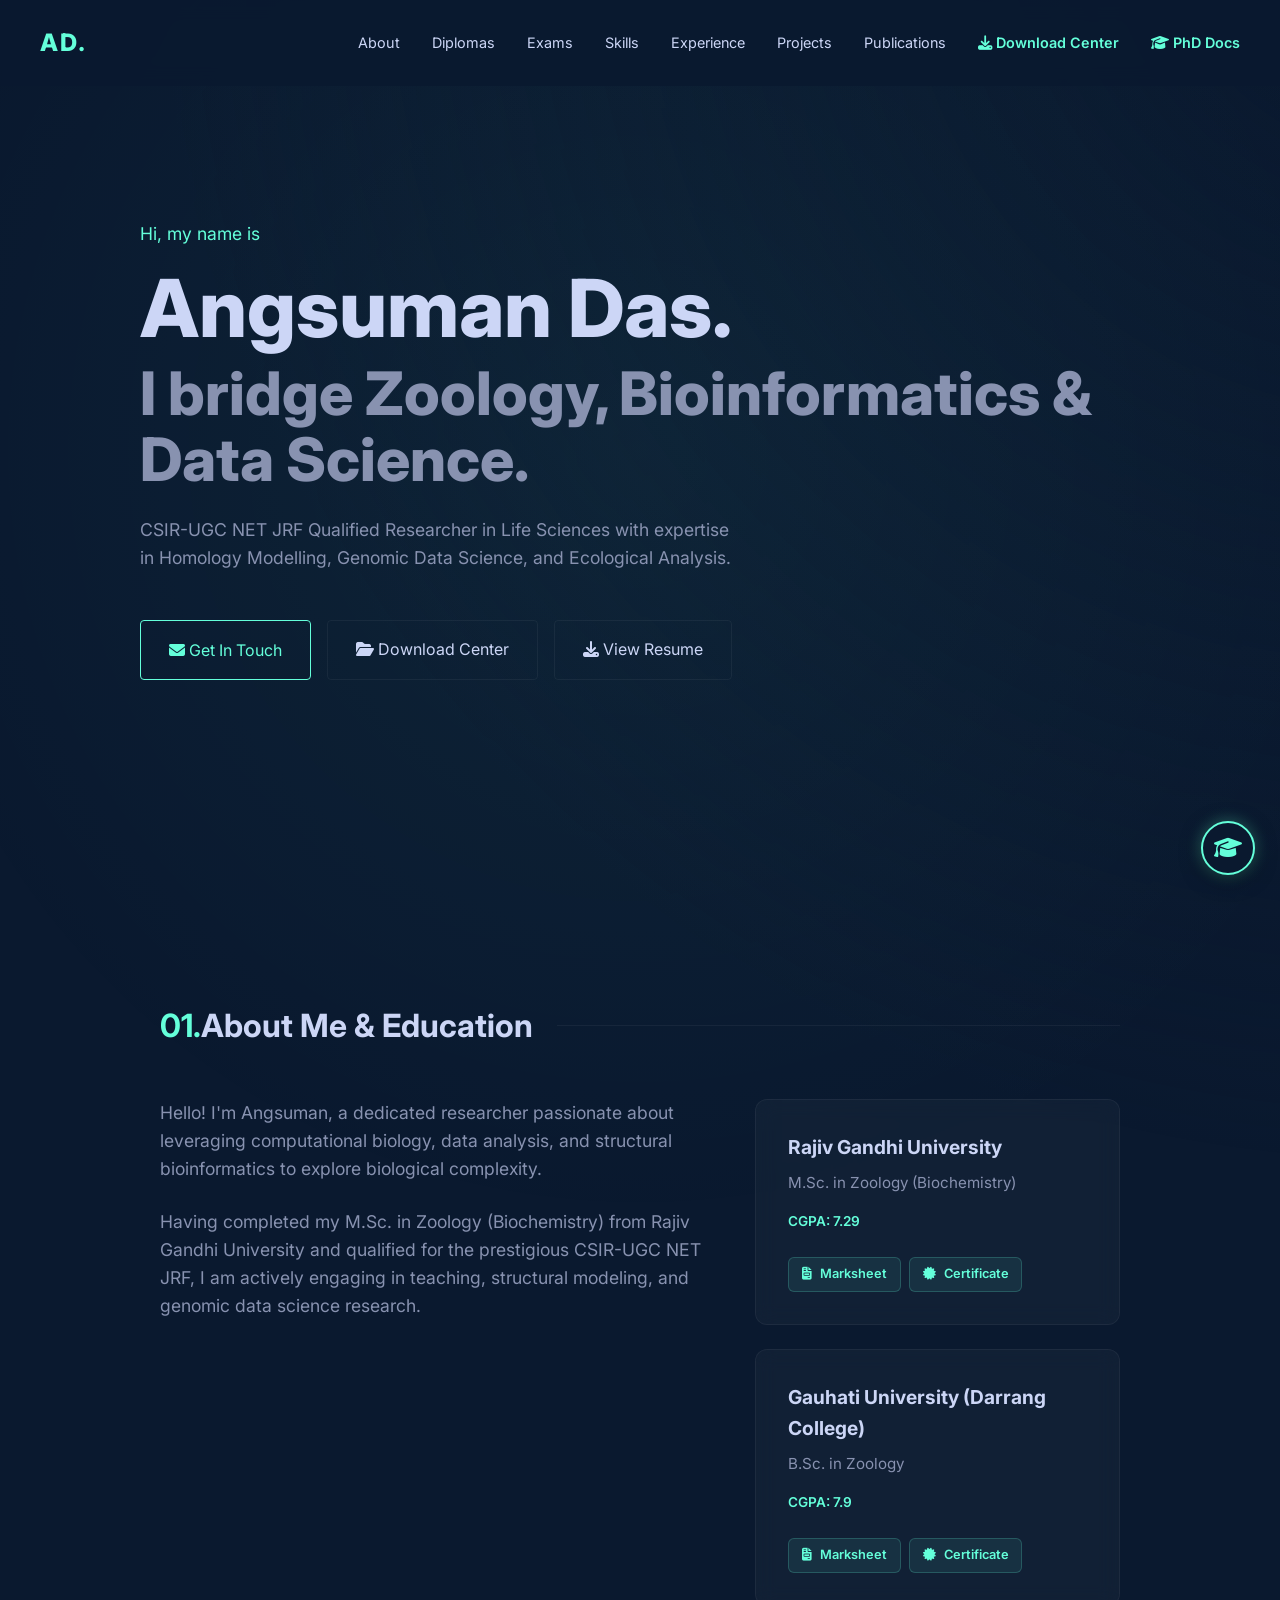
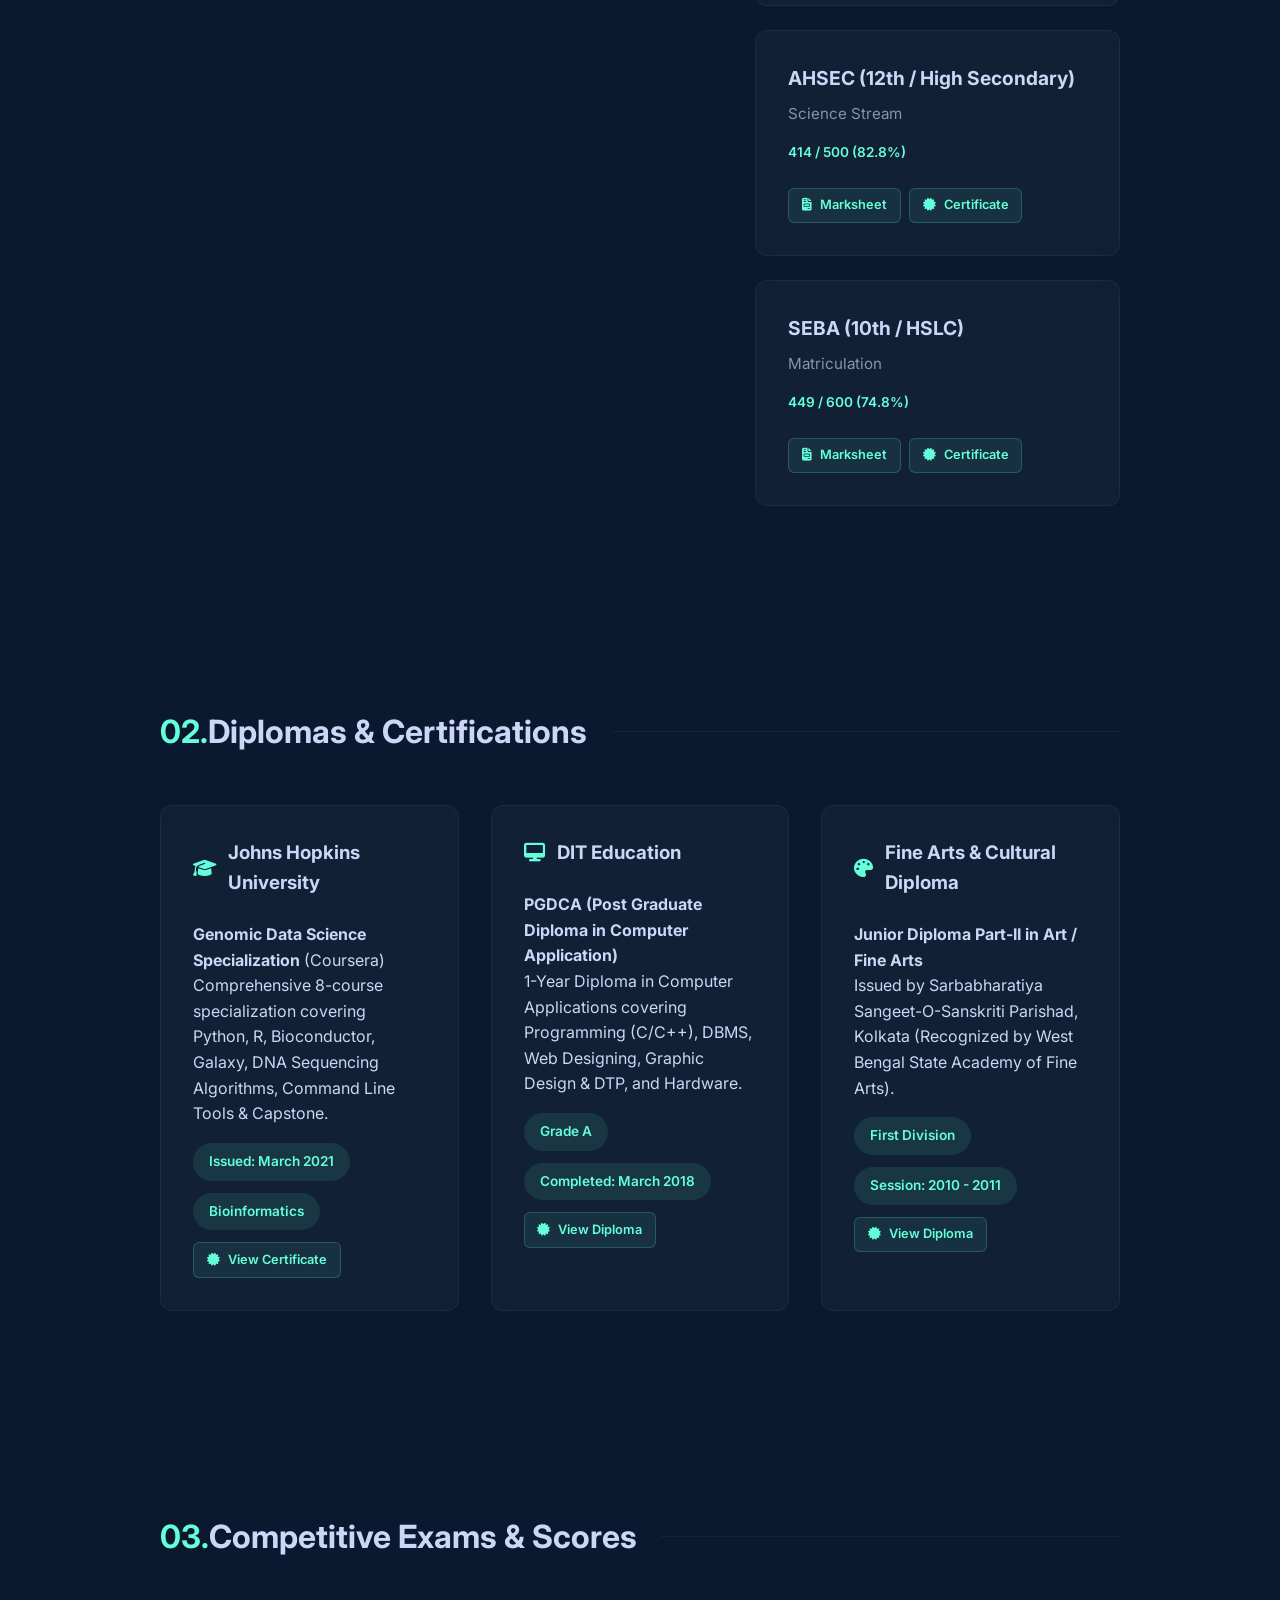
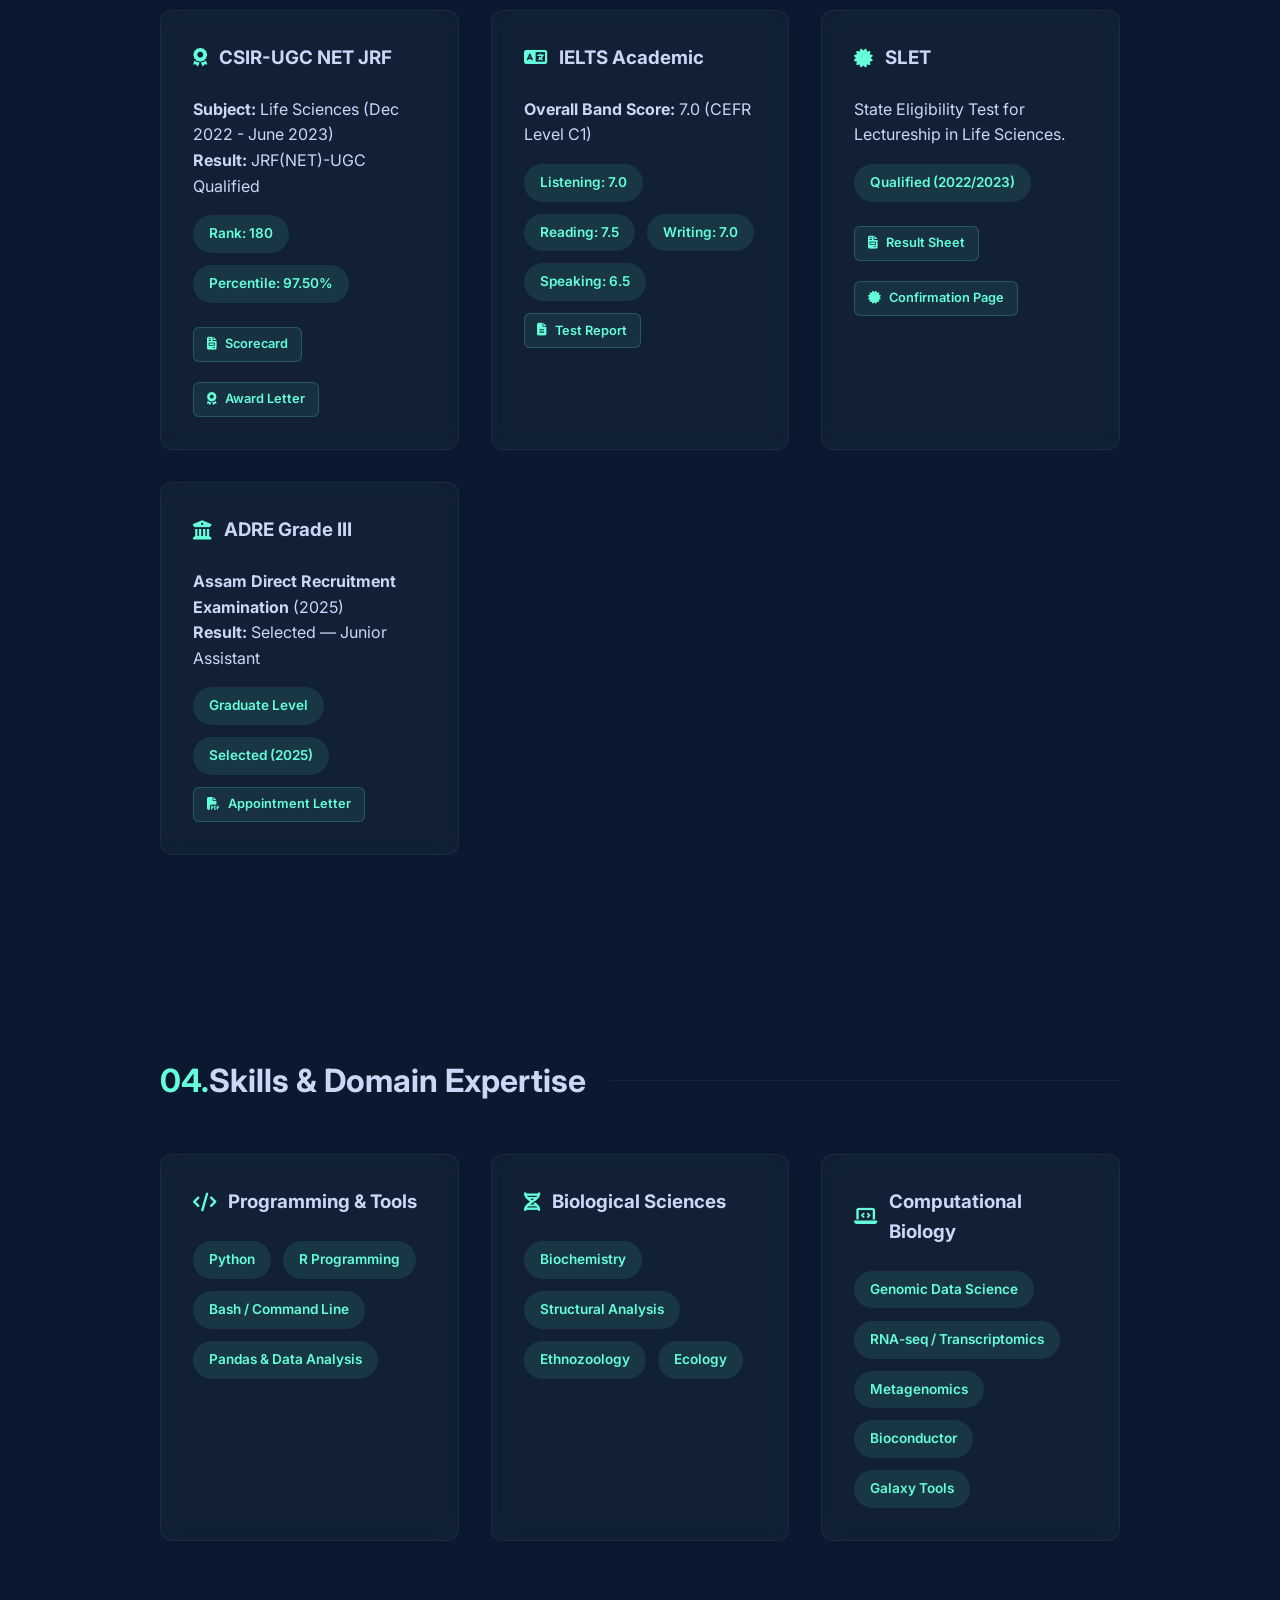
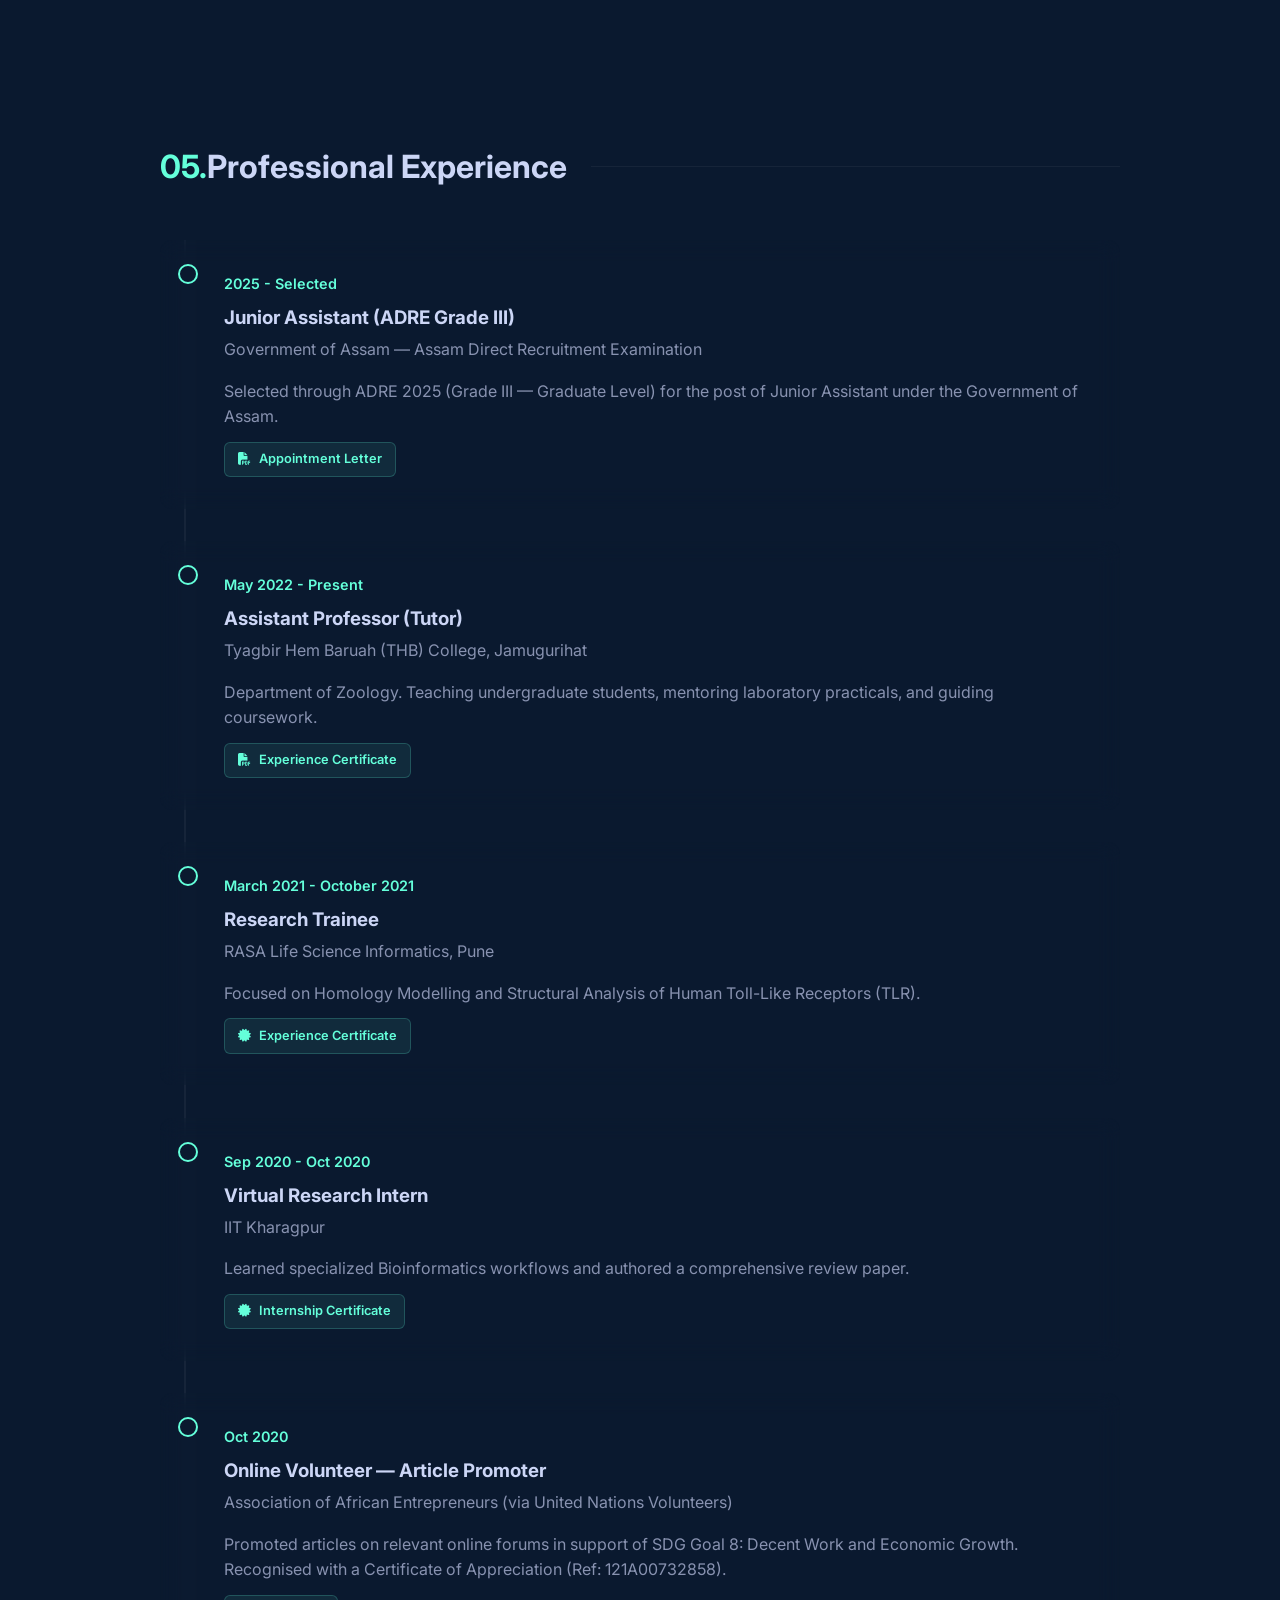
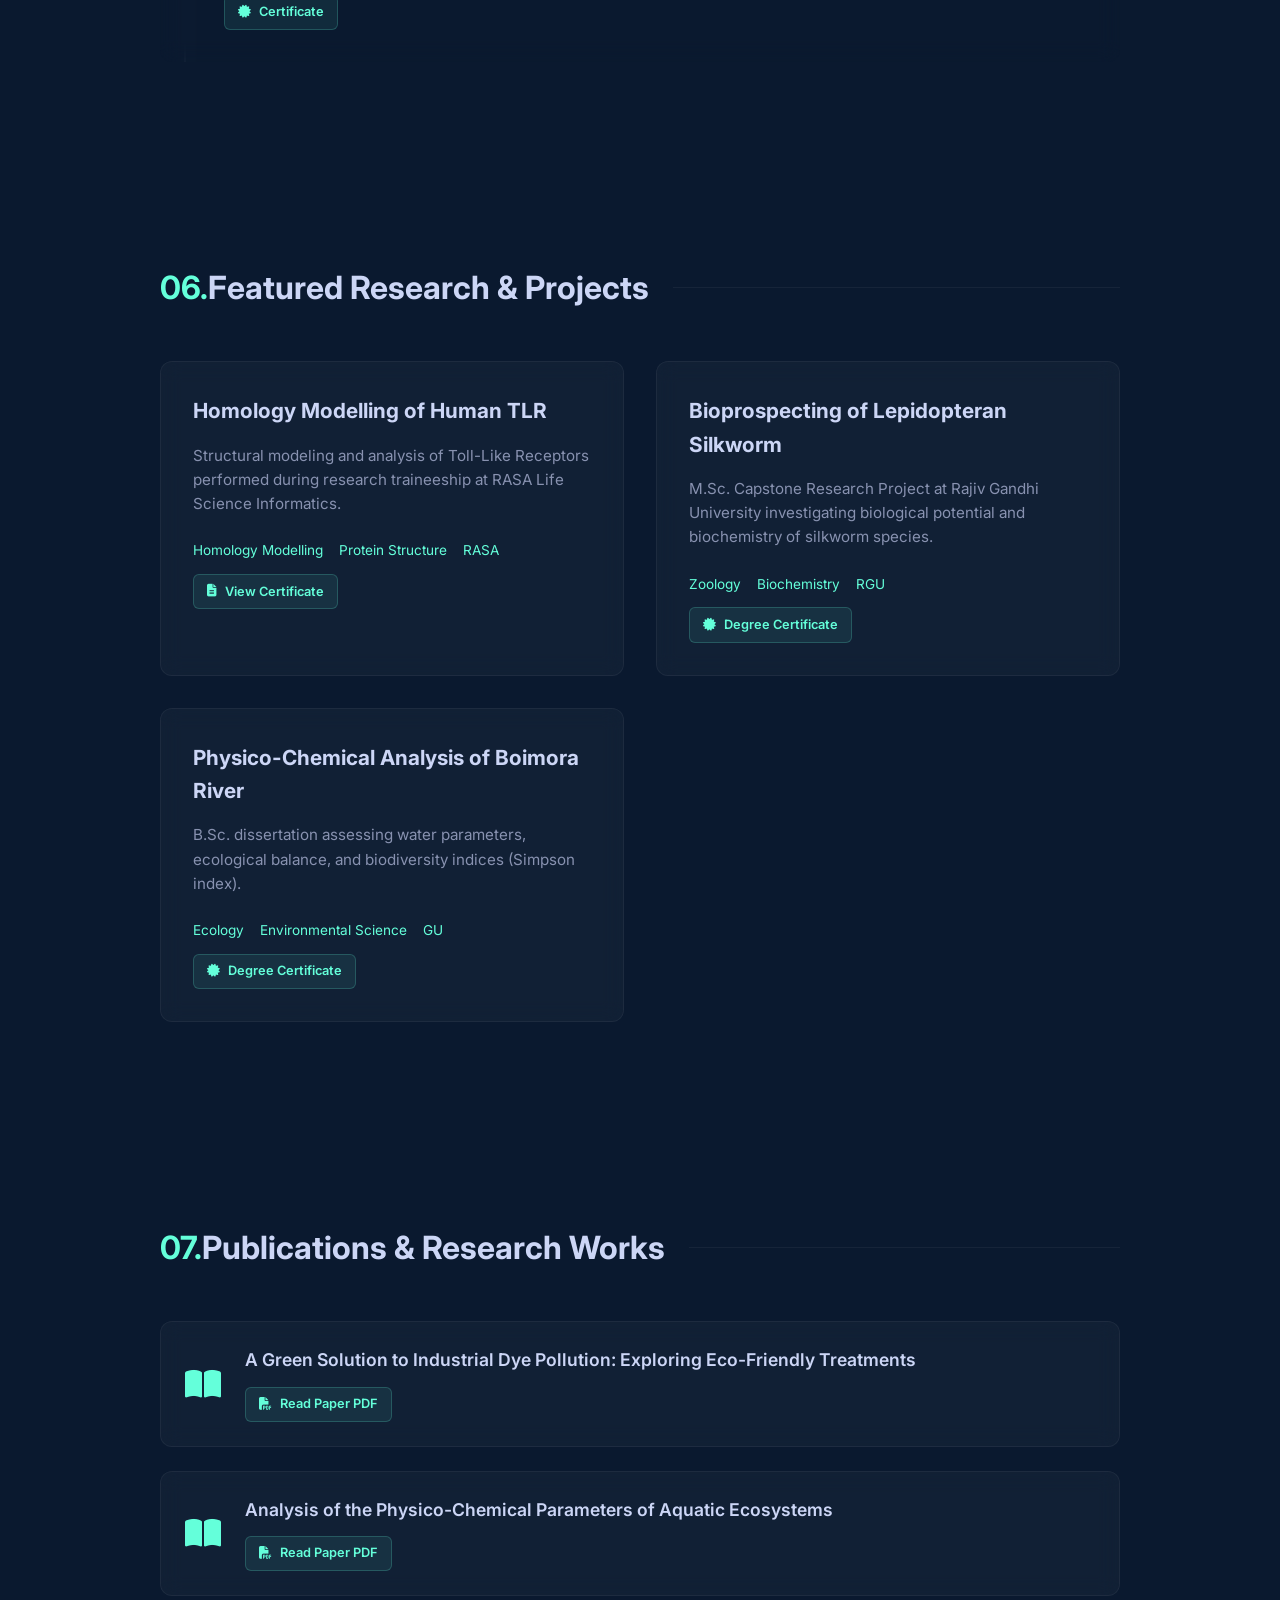
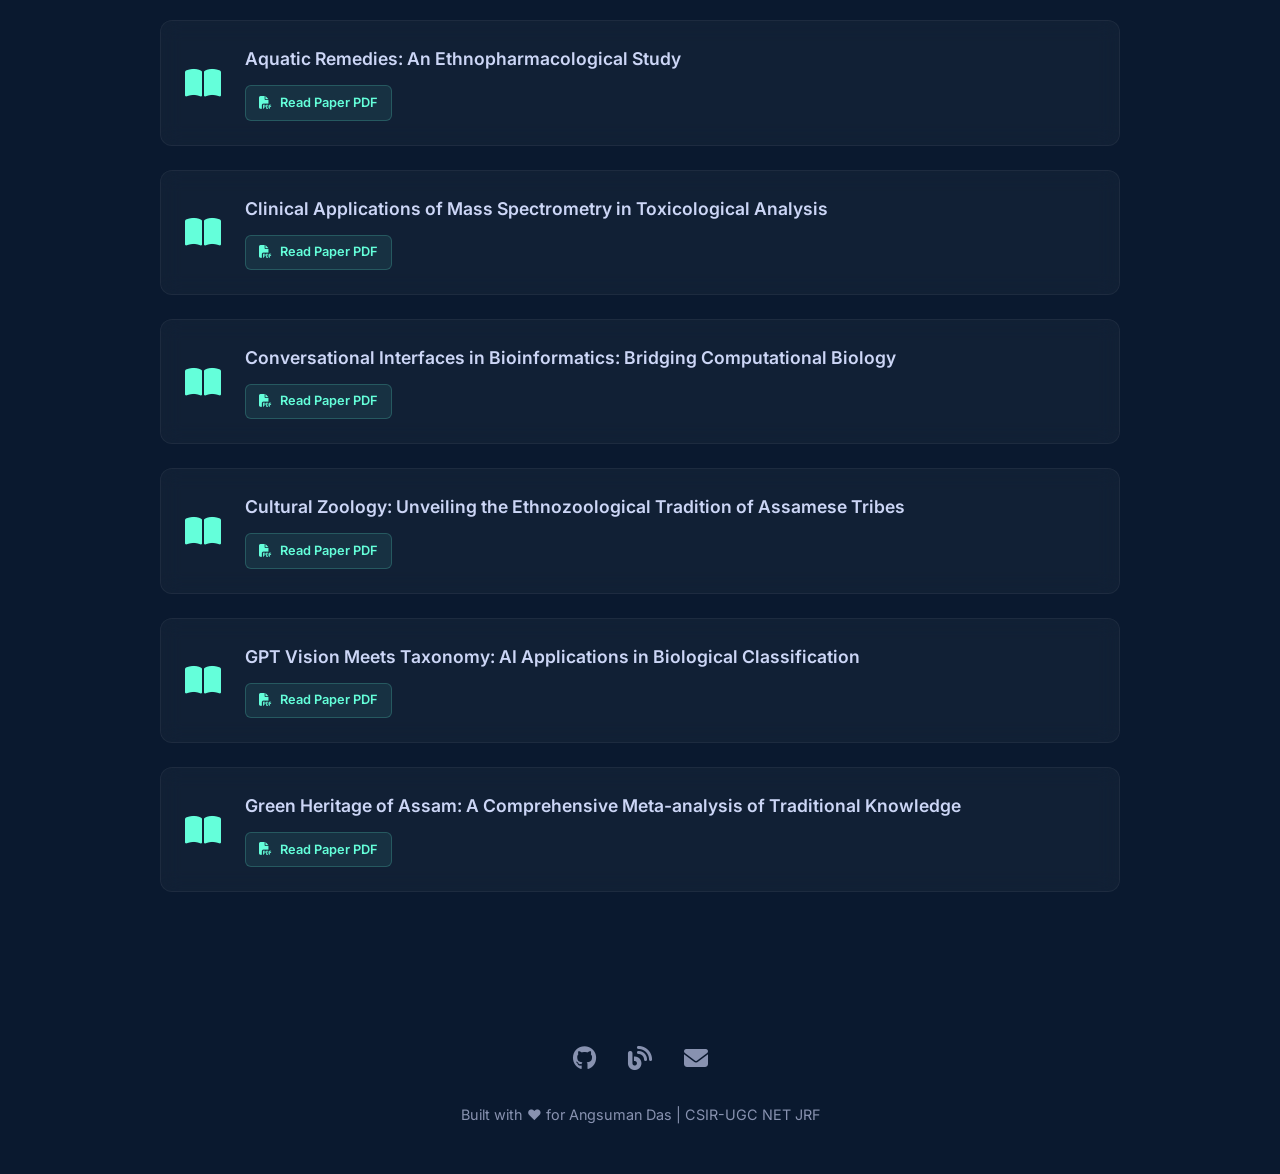
==== index.html @ e852a539 "feat: add dedicated PhD guide documents page and floating icon - Created phd-docs.html with multi-te" ====
<!DOCTYPE html>
<html lang="en">
<head>
    <meta charset="UTF-8">
    <meta name="viewport" content="width=device-width, initial-scale=1.0">
    <title>Angsuman Das | Researcher & Bioinformatician</title>
    <meta name="description" content="Portfolio of Angsuman Das - Researcher in Zoology, CSIR-UGC NET JRF, Genomic Data Science & Bioinformatics.">
    <link rel="stylesheet" href="style.css">
    <link href="https://fonts.googleapis.com/css2?family=Inter:wght@300;400;600;800&display=swap" rel="stylesheet">
    <link rel="stylesheet" href="https://cdnjs.cloudflare.com/ajax/libs/font-awesome/6.4.0/css/all.min.css">
</head>
<body>
    <div class="background-animation"></div>
    <nav id="navbar">
        <div class="nav-content">
            <h1 class="logo">AD.</h1>
            <ul class="nav-links">
                <li><a href="#about">About</a></li>
                <li><a href="#diplomas">Diplomas</a></li>
                <li><a href="#exams">Exams</a></li>
                <li><a href="#skills">Skills</a></li>
                <li><a href="#experience">Experience</a></li>
                <li><a href="#projects">Projects</a></li>
                <li><a href="#publications">Publications</a></li>
                <li><a href="download.html" style="color: var(--accent); font-weight: 600;"><i class="fas fa-download"></i> Download Center</a></li>
                <li><a href="phd-docs.html" style="color: var(--accent); font-weight: 600;"><i class="fas fa-graduation-cap"></i> PhD Docs</a></li>
            </ul>
        </div>
    </nav>

    <header id="hero">
        <div class="hero-content">
            <p class="greeting">Hi, my name is</p>
            <h1 class="name">Angsuman Das.</h1>
            <h2 class="role">I bridge Zoology, Bioinformatics & Data Science.</h2>
            <p class="summary">CSIR-UGC NET JRF Qualified Researcher in Life Sciences with expertise in Homology Modelling, Genomic Data Science, and Ecological Analysis.</p>
            <div class="hero-btns">
                <button id="contactBtn" class="btn primary-btn" style="cursor: pointer;"><i class="fas fa-envelope"></i> Get In Touch</button>
                <a href="download.html" class="btn secondary-btn"><i class="fas fa-folder-open"></i> Download Center</a>
                <a href="./documents/resume/NEW_RESUME.pdf" target="_blank" class="btn secondary-btn"><i class="fas fa-download"></i> View Resume</a>
            </div>
        </div>
    </header>

    <section id="about" class="section">
        <h2 class="section-title">01. <span>About Me & Education</span></h2>
        <div class="about-grid">
            <div class="about-text">
                <p>Hello! I'm Angsuman, a dedicated researcher passionate about leveraging computational biology, data analysis, and structural bioinformatics to explore biological complexity.</p>
                <p>Having completed my M.Sc. in Zoology (Biochemistry) from Rajiv Gandhi University and qualified for the prestigious CSIR-UGC NET JRF, I am actively engaging in teaching, structural modeling, and genomic data science research.</p>
            </div>
            <div class="education-cards">
                <div class="card glass">
                    <h3>Rajiv Gandhi University</h3>
                    <p>M.Sc. in Zoology (Biochemistry)</p>
                    <span class="date">CGPA: 7.29</span>
                    <div class="doc-btn-group">
                        <a href="./documents/academic/MSc_Master/msc_sem4_marksheet_rajiv_gandhi_university.jpg" target="_blank" class="doc-btn"><i class="fas fa-file-invoice"></i> Marksheet</a>
                        <a href="./documents/academic/MSc_Master/msc_zoology_degree_certificate.jpg" target="_blank" class="doc-btn"><i class="fas fa-certificate"></i> Certificate</a>
                    </div>
                </div>
                <div class="card glass">
                    <h3>Gauhati University (Darrang College)</h3>
                    <p>B.Sc. in Zoology</p>
                    <span class="date">CGPA: 7.9</span>
                    <div class="doc-btn-group">
                        <a href="./documents/academic/BSc_Bachelor/bsc_grade_sheet_gauhati_university.jpg" target="_blank" class="doc-btn"><i class="fas fa-file-invoice"></i> Marksheet</a>
                        <a href="./documents/academic/BSc_Bachelor/bsc_degree_certificate.jpg" target="_blank" class="doc-btn"><i class="fas fa-certificate"></i> Certificate</a>
                    </div>
                </div>
                <div class="card glass">
                    <h3>AHSEC (12th / High Secondary)</h3>
                    <p>Science Stream</p>
                    <span class="date">414 / 500 (82.8%)</span>
                    <div class="doc-btn-group">
                        <a href="./documents/academic/12th_HS/hs_marksheet.jpg" target="_blank" class="doc-btn"><i class="fas fa-file-invoice"></i> Marksheet</a>
                        <a href="./documents/academic/12th_HS/hs_certificate_ahsec_duplicate.jpg" target="_blank" class="doc-btn"><i class="fas fa-certificate"></i> Certificate</a>
                    </div>
                </div>
                <div class="card glass">
                    <h3>SEBA (10th / HSLC)</h3>
                    <p>Matriculation</p>
                    <span class="date">449 / 600 (74.8%)</span>
                    <div class="doc-btn-group">
                        <a href="./documents/academic/10th_Matric/hslc_marksheet_seba.jpg" target="_blank" class="doc-btn"><i class="fas fa-file-invoice"></i> Marksheet</a>
                        <a href="./documents/academic/10th_Matric/hslc_matric_certificate.jpg" target="_blank" class="doc-btn"><i class="fas fa-certificate"></i> Certificate</a>
                    </div>
                </div>
            </div>
        </div>
    </section>

    <section id="diplomas" class="section">
        <h2 class="section-title">02. <span>Diplomas & Certifications</span></h2>
        <div class="skills-container">
            <div class="skill-category glass">
                <h3><i class="fas fa-graduation-cap"></i> Johns Hopkins University</h3>
                <p><strong>Genomic Data Science Specialization</strong> (Coursera)</p>
                <p>Comprehensive 8-course specialization covering Python, R, Bioconductor, Galaxy, DNA Sequencing Algorithms, Command Line Tools & Capstone.</p>
                <div class="skill-tags" style="margin-top: 1rem;">
                    <span>Issued: March 2021</span>
                    <span>Bioinformatics</span>
                </div>
                <a href="./documents/certificates/coursera_genomic_data_science_specialization.jpg" target="_blank" class="doc-btn"><i class="fas fa-certificate"></i> View Certificate</a>
            </div>
            <div class="skill-category glass">
                <h3><i class="fas fa-desktop"></i> DIT Education</h3>
                <p><strong>PGDCA (Post Graduate Diploma in Computer Application)</strong></p>
                <p>1-Year Diploma in Computer Applications covering Programming (C/C++), DBMS, Web Designing, Graphic Design & DTP, and Hardware.</p>
                <div class="skill-tags" style="margin-top: 1rem;">
                    <span>Grade A</span>
                    <span>Completed: March 2018</span>
                </div>
                <a href="./documents/certificates/pgdca_diploma_certificate.jpg" target="_blank" class="doc-btn"><i class="fas fa-certificate"></i> View Diploma</a>
            </div>
            <div class="skill-category glass">
                <h3><i class="fas fa-palette"></i> Fine Arts & Cultural Diploma</h3>
                <p><strong>Junior Diploma Part-II in Art / Fine Arts</strong></p>
                <p>Issued by Sarbabharatiya Sangeet-O-Sanskriti Parishad, Kolkata (Recognized by West Bengal State Academy of Fine Arts).</p>
                <div class="skill-tags" style="margin-top: 1rem;">
                    <span>First Division</span>
                    <span>Session: 2010 - 2011</span>
                </div>
                <a href="./documents/certificates/drawing_junior_diploma_certificate.jpg" target="_blank" class="doc-btn"><i class="fas fa-certificate"></i> View Diploma</a>
            </div>
        </div>
    </section>

    <section id="exams" class="section">
        <h2 class="section-title">03. <span>Competitive Exams & Scores</span></h2>
        <div class="skills-container">
            <div class="skill-category glass">
                <h3><i class="fas fa-award"></i> CSIR-UGC NET JRF</h3>
                <p><strong>Subject:</strong> Life Sciences (Dec 2022 - June 2023)</p>
                <p><strong>Result:</strong> JRF(NET)-UGC Qualified</p>
                <div class="skill-tags" style="margin-top: 1rem;">
                    <span>Rank: 180</span>
                    <span>Percentile: 97.50%</span>
                </div>
                <div class="doc-btn-group">
                    <a href="./documents/competitive_exams/net_jrf_scorecard.jpg" target="_blank" class="doc-btn"><i class="fas fa-file-invoice"></i> Scorecard</a>
                    <a href="./documents/competitive_exams/csir_net_jrf_award_letter.jpg" target="_blank" class="doc-btn"><i class="fas fa-award"></i> Award Letter</a>
                </div>
            </div>
            <div class="skill-category glass">
                <h3><i class="fas fa-language"></i> IELTS Academic</h3>
                <p><strong>Overall Band Score:</strong> 7.0 (CEFR Level C1)</p>
                <div class="skill-tags" style="margin-top: 1rem;">
                    <span>Listening: 7.0</span>
                    <span>Reading: 7.5</span>
                    <span>Writing: 7.0</span>
                    <span>Speaking: 6.5</span>
                </div>
                <a href="./documents/competitive_exams/ielts_test_report_academic.jpg" target="_blank" class="doc-btn"><i class="fas fa-file-alt"></i> Test Report</a>
            </div>
            <div class="skill-category glass">
                <h3><i class="fas fa-certificate"></i> SLET</h3>
                <p>State Eligibility Test for Lectureship in Life Sciences.</p>
                <div class="skill-tags" style="margin-top: 1rem;">
                    <span>Qualified (2022/2023)</span>
                </div>
                <div class="doc-btn-group">
                    <a href="./documents/competitive_exams/slet_result_sheet_2023.pdf" target="_blank" class="doc-btn"><i class="fas fa-file-invoice"></i> Result Sheet</a>
                    <a href="./documents/competitive_exams/slet_confirmation_page_2022.jpg" target="_blank" class="doc-btn"><i class="fas fa-certificate"></i> Confirmation Page</a>
                </div>
            </div>
            <div class="skill-category glass">
                <h3><i class="fas fa-building-columns"></i> ADRE Grade III</h3>
                <p><strong>Assam Direct Recruitment Examination</strong> (2025)</p>
                <p><strong>Result:</strong> Selected — Junior Assistant</p>
                <div class="skill-tags" style="margin-top: 1rem;">
                    <span>Graduate Level</span>
                    <span>Selected (2025)</span>
                </div>
                <a href="./documents/work_and_experience/ADRE.pdf" target="_blank" class="doc-btn"><i class="fas fa-file-pdf"></i> Appointment Letter</a>
            </div>
        </div>
    </section>

    <section id="skills" class="section">
        <h2 class="section-title">04. <span>Skills & Domain Expertise</span></h2>
        <div class="skills-container">
            <div class="skill-category glass">
                <h3><i class="fas fa-code"></i> Programming & Tools</h3>
                <div class="skill-tags">
                    <span>Python</span>
                    <span>R Programming</span>
                    <span>Bash / Command Line</span>
                    <span>Pandas & Data Analysis</span>
                </div>
            </div>
            <div class="skill-category glass">
                <h3><i class="fas fa-dna"></i> Biological Sciences</h3>
                <div class="skill-tags">
                    <span>Biochemistry</span>
                    <span>Structural Analysis</span>
                    <span>Ethnozoology</span>
                    <span>Ecology</span>
                </div>
            </div>
            <div class="skill-category glass">
                <h3><i class="fas fa-laptop-code"></i> Computational Biology</h3>
                <div class="skill-tags">
                    <span>Genomic Data Science</span>
                    <span>RNA-seq / Transcriptomics</span>
                    <span>Metagenomics</span>
                    <span>Bioconductor</span>
                    <span>Galaxy Tools</span>
                </div>
            </div>
        </div>
    </section>

    <section id="experience" class="section">
        <h2 class="section-title">05. <span>Professional Experience</span></h2>
        <div class="timeline">
            <div class="timeline-item glass">
                <div class="timeline-date">2025 - Selected</div>
                <div class="timeline-content">
                    <h3>Junior Assistant (ADRE Grade III)</h3>
                    <h4>Government of Assam — Assam Direct Recruitment Examination</h4>
                    <p>Selected through ADRE 2025 (Grade III — Graduate Level) for the post of Junior Assistant under the Government of Assam.</p>
                    <a href="./documents/work_and_experience/ADRE.pdf" target="_blank" class="doc-btn"><i class="fas fa-file-pdf"></i> Appointment Letter</a>
                </div>
            </div>
            <div class="timeline-item glass">
                <div class="timeline-date">May 2022 - Present</div>
                <div class="timeline-content">
                    <h3>Assistant Professor (Tutor)</h3>
                    <h4>Tyagbir Hem Baruah (THB) College, Jamugurihat</h4>
                    <p>Department of Zoology. Teaching undergraduate students, mentoring laboratory practicals, and guiding coursework.</p>
                    <a href="./documents/work_and_experience/THB%20College%20Experience.pdf" target="_blank" class="doc-btn"><i class="fas fa-file-pdf"></i> Experience Certificate</a>
                </div>
            </div>
            <div class="timeline-item glass">
                <div class="timeline-date">March 2021 - October 2021</div>
                <div class="timeline-content">
                    <h3>Research Trainee</h3>
                    <h4>RASA Life Science Informatics, Pune</h4>
                    <p>Focused on Homology Modelling and Structural Analysis of Human Toll-Like Receptors (TLR).</p>
                    <a href="./documents/work_and_experience/RASA_Experience.jpg" target="_blank" class="doc-btn"><i class="fas fa-certificate"></i> Experience Certificate</a>
                </div>
            </div>
            <div class="timeline-item glass">
                <div class="timeline-date">Sep 2020 - Oct 2020</div>
                <div class="timeline-content">
                    <h3>Virtual Research Intern</h3>
                    <h4>IIT Kharagpur</h4>
                    <p>Learned specialized Bioinformatics workflows and authored a comprehensive review paper.</p>
                    <a href="./documents/work_and_experience/training_internship_bioinformatics_certificate.jpg" target="_blank" class="doc-btn"><i class="fas fa-certificate"></i> Internship Certificate</a>
                </div>
            </div>
            <div class="timeline-item glass">
                <div class="timeline-date">Oct 2020</div>
                <div class="timeline-content">
                    <h3>Online Volunteer — Article Promoter</h3>
                    <h4>Association of African Entrepreneurs (via United Nations Volunteers)</h4>
                    <p>Promoted articles on relevant online forums in support of SDG Goal 8: Decent Work and Economic Growth. Recognised with a Certificate of Appreciation (Ref: 121A00732858).</p>
                    <a href="./documents/work_and_experience/aae_un_volunteers_certificate.png" target="_blank" class="doc-btn"><i class="fas fa-certificate"></i> Certificate</a>
                </div>
            </div>
        </div>
    </section>

    <section id="projects" class="section">
        <h2 class="section-title">06. <span>Featured Research & Projects</span></h2>
        <div class="projects-grid">
            <div class="project-card glass">
                <h3>Homology Modelling of Human TLR</h3>
                <p>Structural modeling and analysis of Toll-Like Receptors performed during research traineeship at RASA Life Science Informatics.</p>
                <div class="project-tech"><span>Homology Modelling</span> <span>Protein Structure</span> <span>RASA</span></div>
                <a href="./documents/work_and_experience/RASA_Experience.jpg" target="_blank" class="doc-btn"><i class="fas fa-file-alt"></i> View Certificate</a>
            </div>
            <div class="project-card glass">
                <h3>Bioprospecting of Lepidopteran Silkworm</h3>
                <p>M.Sc. Capstone Research Project at Rajiv Gandhi University investigating biological potential and biochemistry of silkworm species.</p>
                <div class="project-tech"><span>Zoology</span> <span>Biochemistry</span> <span>RGU</span></div>
                <a href="./documents/academic/MSc_Master/msc_zoology_degree_certificate.jpg" target="_blank" class="doc-btn"><i class="fas fa-certificate"></i> Degree Certificate</a>
            </div>
            <div class="project-card glass">
                <h3>Physico-Chemical Analysis of Boimora River</h3>
                <p>B.Sc. dissertation assessing water parameters, ecological balance, and biodiversity indices (Simpson index).</p>
                <div class="project-tech"><span>Ecology</span> <span>Environmental Science</span> <span>GU</span></div>
                <a href="./documents/academic/BSc_Bachelor/bsc_degree_certificate.jpg" target="_blank" class="doc-btn"><i class="fas fa-certificate"></i> Degree Certificate</a>
            </div>
        </div>
    </section>

    <section id="publications" class="section">
        <h2 class="section-title">07. <span>Publications & Research Works</span></h2>
        <div class="publications-list">
            <div class="publication-item glass hover-glow">
                <i class="fas fa-book-open pub-icon"></i>
                <div class="pub-details">
                    <h3>A Green Solution to Industrial Dye Pollution: Exploring Eco-Friendly Treatments</h3>
                    <a href="./documents/publications/A%20green%20solution%20to%20industrial%20dye%20pollution%20Exploring%20the.pdf" target="_blank" class="doc-btn"><i class="fas fa-file-pdf"></i> Read Paper PDF</a>
                </div>
            </div>
            <div class="publication-item glass hover-glow">
                <i class="fas fa-book-open pub-icon"></i>
                <div class="pub-details">
                    <h3>Analysis of the Physico-Chemical Parameters of Aquatic Ecosystems</h3>
                    <a href="./documents/publications/Analysis%20of%20the%20physico-chemical%20parameters%20of.pdf" target="_blank" class="doc-btn"><i class="fas fa-file-pdf"></i> Read Paper PDF</a>
                </div>
            </div>
            <div class="publication-item glass hover-glow">
                <i class="fas fa-book-open pub-icon"></i>
                <div class="pub-details">
                    <h3>Aquatic Remedies: An Ethnopharmacological Study</h3>
                    <a href="./documents/publications/Aquatic%20Remedies%20An%20Ethnopharmacological.pdf" target="_blank" class="doc-btn"><i class="fas fa-file-pdf"></i> Read Paper PDF</a>
                </div>
            </div>
            <div class="publication-item glass hover-glow">
                <i class="fas fa-book-open pub-icon"></i>
                <div class="pub-details">
                    <h3>Clinical Applications of Mass Spectrometry in Toxicological Analysis</h3>
                    <a href="./documents/publications/Clinical%20Applications%20of%20Mass%20Spectrometry%20in%20Toxicological.pdf" target="_blank" class="doc-btn"><i class="fas fa-file-pdf"></i> Read Paper PDF</a>
                </div>
            </div>
            <div class="publication-item glass hover-glow">
                <i class="fas fa-book-open pub-icon"></i>
                <div class="pub-details">
                    <h3>Conversational Interfaces in Bioinformatics: Bridging Computational Biology</h3>
                    <a href="./documents/publications/Conversational%20Interfaces%20in%20Bioinformatics%20Bridging%20Computational.pdf" target="_blank" class="doc-btn"><i class="fas fa-file-pdf"></i> Read Paper PDF</a>
                </div>
            </div>
            <div class="publication-item glass hover-glow">
                <i class="fas fa-book-open pub-icon"></i>
                <div class="pub-details">
                    <h3>Cultural Zoology: Unveiling the Ethnozoological Tradition of Assamese Tribes</h3>
                    <a href="./documents/publications/Cultural%20Zoology%20Unveiling%20The%20Ethnozoological%20Tradition%20Of%20Assamese%20Tribes.pdf" target="_blank" class="doc-btn"><i class="fas fa-file-pdf"></i> Read Paper PDF</a>
                </div>
            </div>
            <div class="publication-item glass hover-glow">
                <i class="fas fa-book-open pub-icon"></i>
                <div class="pub-details">
                    <h3>GPT Vision Meets Taxonomy: AI Applications in Biological Classification</h3>
                    <a href="./documents/publications/GPT%20Vision%20Meets%20Taxonomy.pdf" target="_blank" class="doc-btn"><i class="fas fa-file-pdf"></i> Read Paper PDF</a>
                </div>
            </div>
            <div class="publication-item glass hover-glow">
                <i class="fas fa-book-open pub-icon"></i>
                <div class="pub-details">
                    <h3>Green Heritage of Assam: A Comprehensive Meta-analysis of Traditional Knowledge</h3>
                    <a href="./documents/publications/Green%20Heritage%20Of%20Assam%20A%20Comprehensive%20Metaanalysis%20Of%20Traditional.pdf" target="_blank" class="doc-btn"><i class="fas fa-file-pdf"></i> Read Paper PDF</a>
                </div>
            </div>
        </div>
    </section>

    <footer>
        <div class="social-links">
            <a href="https://github.com/Angsumi" target="_blank"><i class="fab fa-github"></i></a>
            <a href="https://rangachakua.blogspot.com" target="_blank"><i class="fas fa-blog"></i></a>
            <a href="mailto:angsudas62@gmail.com"><i class="fas fa-envelope"></i></a>
        </div>
        <p>Built with ❤️ for Angsuman Das | CSIR-UGC NET JRF</p>
    </footer>

    <!-- Contact Modal -->
    <div id="contactModal" class="modal-overlay">
        <div class="modal-content glass">
            <button class="close-modal" id="closeModal">&times;</button>
            <h2 class="modal-title"><i class="fas fa-address-card"></i> Get In Touch</h2>
            <div class="contact-info-list">
                <div class="contact-info-item">
                    <i class="fas fa-envelope contact-icon"></i>
                    <div>
                        <h4>Email Addresses</h4>
                        <p><a href="mailto:angsudas62@gmail.com">angsudas62@gmail.com</a></p>
                        <p><a href="mailto:angsuman.das@rgu.ac.in">angsuman.das@rgu.ac.in</a></p>
                    </div>
                </div>
                <div class="contact-info-item">
                    <i class="fab fa-whatsapp contact-icon"></i>
                    <div>
                        <h4>Phone / WhatsApp</h4>
                        <p><a href="https://wa.me/917896505109" target="_blank">+91 7896505109</a></p>
                    </div>
                </div>
            </div>
        </div>
    </div>

    <script src="script.js"></script>
    <!-- Floating bottom PhD Guide Documents Icon -->
    <a href="phd-docs.html" class="phd-fab" title="PhD Guide Documents">
        <i class="fas fa-graduation-cap"></i>
        <span class="tooltip">PhD Guide Documents</span>
    </a>
</body>
</html>
---- style.css ----
:root {
    --bg-color: #0a192f;
    --text-main: #ccd6f6;
    --text-muted: #8892b0;
    --accent: #64ffda;
    --glass-bg: rgba(255, 255, 255, 0.03);
    --glass-border: rgba(255, 255, 255, 0.05);
}

* {
    margin: 0;
    padding: 0;
    box-sizing: border-box;
    font-family: 'Inter', sans-serif;
}

body {
    background-color: var(--bg-color);
    color: var(--text-main);
    line-height: 1.6;
    overflow-x: hidden;
}

/* Dynamic Background */
.background-animation {
    position: fixed;
    top: -50%;
    left: -50%;
    width: 200%;
    height: 200%;
    background: radial-gradient(circle at 50% 50%, rgba(100, 255, 218, 0.05) 0%, transparent 50%),
                radial-gradient(circle at 80% 20%, rgba(10, 25, 47, 1) 0%, transparent 50%);
    z-index: -1;
    animation: rotateBg 30s linear infinite;
}

@keyframes rotateBg {
    0% { transform: rotate(0deg); }
    100% { transform: rotate(360deg); }
}

/* Glassmorphism utility */
.glass {
    background: var(--glass-bg);
    backdrop-filter: blur(10px);
    border: 1px solid var(--glass-border);
    border-radius: 12px;
    padding: 2rem;
    transition: transform 0.3s ease, border-color 0.3s ease;
}

.glass:hover {
    transform: translateY(-5px);
    border-color: var(--accent);
}

/* Navigation */
#navbar {
    position: fixed;
    top: 0;
    width: 100%;
    padding: 1.5rem 2rem;
    background: rgba(10, 25, 47, 0.85);
    backdrop-filter: blur(10px);
    z-index: 100;
    transition: transform 0.3s ease;
}

.nav-content {
    max-width: 1200px;
    margin: 0 auto;
    display: flex;
    justify-content: space-between;
    align-items: center;
}

.logo {
    color: var(--accent);
    font-size: 1.5rem;
    font-weight: 800;
    letter-spacing: 2px;
}

.nav-links {
    list-style: none;
    display: flex;
    gap: 2rem;
}

.nav-links a {
    color: var(--text-main);
    text-decoration: none;
    font-size: 0.9rem;
    transition: color 0.3s ease;
}

.nav-links a:hover {
    color: var(--accent);
}

/* Sections */
.section {
    max-width: 1000px;
    margin: 0 auto;
    padding: 100px 20px;
}

.section-title {
    display: flex;
    align-items: center;
    font-size: 2rem;
    margin-bottom: 3rem;
    color: var(--text-main);
}

.section-title::after {
    content: "";
    flex-grow: 1;
    height: 1px;
    background: var(--glass-border);
    margin-left: 1.5rem;
}

.section-title span {
    color: var(--text-main);
}
.section-title {
    color: var(--accent);
}

/* Hero */
#hero {
    height: 100vh;
    display: flex;
    align-items: center;
    justify-content: center;
    padding: 0 20px;
}

.hero-content {
    max-width: 1000px;
    width: 100%;
}

.greeting {
    color: var(--accent);
    font-size: 1.1rem;
    margin-bottom: 1rem;
    font-weight: 400;
}

.name {
    font-size: clamp(40px, 8vw, 80px);
    font-weight: 800;
    color: var(--text-main);
    line-height: 1.1;
    margin-bottom: 0.5rem;
}

.role {
    font-size: clamp(30px, 6vw, 60px);
    font-weight: 800;
    color: var(--text-muted);
    line-height: 1.1;
    margin-bottom: 1.5rem;
}

.summary {
    color: var(--text-muted);
    max-width: 600px;
    font-size: 1.1rem;
    margin-bottom: 3rem;
}

.btn {
    display: inline-block;
    padding: 1rem 1.75rem;
    border-radius: 4px;
    text-decoration: none;
    font-size: 1rem;
    transition: all 0.3s ease;
}

.primary-btn {
    color: var(--accent);
    background: transparent;
    border: 1px solid var(--accent);
}

.primary-btn:hover {
    background: rgba(100, 255, 218, 0.1);
}

.hero-btns {
    display: flex;
    gap: 1rem;
    flex-wrap: wrap;
}

.secondary-btn {
    color: var(--text-main);
    background: transparent;
    border: 1px solid var(--glass-border);
}

.secondary-btn:hover {
    background: var(--glass-bg);
    border-color: var(--text-main);
}

/* About */
.about-grid {
    display: grid;
    grid-template-columns: 3fr 2fr;
    gap: 3rem;
}

.about-text p {
    color: var(--text-muted);
    margin-bottom: 1.5rem;
    font-size: 1.1rem;
}

.education-cards {
    display: flex;
    flex-direction: column;
    gap: 1.5rem;
}

.education-cards h3 {
    font-size: 1.2rem;
    margin-bottom: 0.5rem;
    color: var(--text-main);
}

.education-cards p {
    color: var(--text-muted);
    font-size: 0.95rem;
}

.date {
    display: block;
    margin-top: 1rem;
    color: var(--accent);
    font-size: 0.85rem;
    font-weight: 600;
}

/* Skills */
.skills-container {
    display: grid;
    grid-template-columns: repeat(auto-fit, minmax(250px, 1fr));
    gap: 2rem;
}

.skill-category h3 {
    margin-bottom: 1.5rem;
    color: var(--text-main);
    display: flex;
    align-items: center;
    gap: 0.75rem;
}

.skill-category h3 i {
    color: var(--accent);
}

.skill-tags {
    display: flex;
    flex-wrap: wrap;
    gap: 0.75rem;
}

.skill-tags span {
    background: rgba(100, 255, 218, 0.1);
    color: var(--accent);
    padding: 0.5rem 1rem;
    border-radius: 20px;
    font-size: 0.85rem;
    font-weight: 600;
}

/* Timeline */
.timeline {
    display: flex;
    flex-direction: column;
    gap: 2rem;
    position: relative;
}

.timeline::before {
    content: '';
    position: absolute;
    left: 1.5rem;
    top: 0;
    height: 100%;
    width: 2px;
    background: var(--glass-border);
}

.timeline-item {
    position: relative;
    padding-left: 4rem;
    border: none;
    background: transparent;
}

.timeline-item::before {
    content: '';
    position: absolute;
    left: 1.1rem;
    top: 1.5rem;
    width: 1rem;
    height: 1rem;
    background: var(--bg-color);
    border: 2px solid var(--accent);
    border-radius: 50%;
    z-index: 1;
}

.timeline-date {
    color: var(--accent);
    font-size: 0.9rem;
    margin-bottom: 0.5rem;
    font-weight: 600;
}

.timeline-content h3 {
    color: var(--text-main);
    margin-bottom: 0.25rem;
}

.timeline-content h4 {
    color: var(--text-muted);
    font-weight: 400;
    margin-bottom: 1rem;
}

.timeline-content p {
    color: var(--text-muted);
}

/* Projects */
.projects-grid {
    display: grid;
    grid-template-columns: repeat(auto-fill, minmax(300px, 1fr));
    gap: 2rem;
}

.project-card h3 {
    color: var(--text-main);
    margin-bottom: 1rem;
    font-size: 1.3rem;
}

.project-card p {
    color: var(--text-muted);
    margin-bottom: 1.5rem;
    font-size: 0.95rem;
}

.project-tech {
    display: flex;
    flex-wrap: wrap;
    gap: 1rem;
    color: var(--accent);
    font-size: 0.85rem;
}

/* Publications */
.publications-list {
    display: flex;
    flex-direction: column;
    gap: 1.5rem;
}

.publication-item {
    display: flex;
    align-items: center;
    gap: 1.5rem;
    padding: 1.5rem;
}

.pub-icon {
    font-size: 2rem;
    color: var(--accent);
}

.pub-details h3 {
    color: var(--text-main);
    font-size: 1.1rem;
    font-weight: 600;
}

.hover-glow:hover {
    box-shadow: 0 0 20px rgba(100, 255, 218, 0.2);
}

.doc-btn {
    display: inline-flex;
    align-items: center;
    gap: 0.5rem;
    padding: 0.4rem 0.8rem;
    margin-top: 0.75rem;
    font-size: 0.8rem;
    font-weight: 600;
    color: var(--accent);
    background: rgba(100, 255, 218, 0.08);
    border: 1px solid rgba(100, 255, 218, 0.2);
    border-radius: 6px;
    text-decoration: none;
    transition: all 0.3s ease;
}

.doc-btn:hover {
    background: rgba(100, 255, 218, 0.2);
    border-color: var(--accent);
    transform: translateY(-2px);
}

.doc-btn-group {
    display: flex;
    flex-wrap: wrap;
    gap: 0.5rem;
    margin-top: 0.75rem;
}

/* Footer */
footer {
    text-align: center;
    padding: 3rem 2rem;
}

.social-links {
    display: flex;
    justify-content: center;
    gap: 2rem;
    margin-bottom: 1.5rem;
}

.social-links a {
    color: var(--text-muted);
    font-size: 1.5rem;
    transition: color 0.3s ease, transform 0.3s ease;
}

.social-links a:hover {
    color: var(--accent);
    transform: translateY(-3px);
}

footer p {
    color: var(--text-muted);
    font-size: 0.9rem;
}

/* Responsive */
@media (max-width: 768px) {
    .about-grid {
        grid-template-columns: 1fr;
    }
    .nav-links {
        display: none;
    }
}

/* Modal Overlay & Card */
.modal-overlay {
    position: fixed;
    top: 0;
    left: 0;
    width: 100%;
    height: 100%;
    background: rgba(10, 25, 47, 0.85);
    backdrop-filter: blur(12px);
    display: flex;
    justify-content: center;
    align-items: center;
    z-index: 1000;
    opacity: 0;
    pointer-events: none;
    transition: opacity 0.3s ease;
}

.modal-overlay.active {
    opacity: 1;
    pointer-events: auto;
}

.modal-content {
    position: relative;
    max-width: 500px;
    width: 90%;
    background: rgba(16, 37, 66, 0.95);
    border: 1px solid var(--accent);
    box-shadow: 0 10px 30px rgba(0, 0, 0, 0.5), 0 0 20px rgba(100, 255, 218, 0.15);
    transform: scale(0.9);
    transition: transform 0.3s ease;
}

.modal-overlay.active .modal-content {
    transform: scale(1);
}

.close-modal {
    position: absolute;
    top: 1rem;
    right: 1.25rem;
    background: transparent;
    border: none;
    color: var(--text-muted);
    font-size: 1.75rem;
    cursor: pointer;
    transition: color 0.3s ease;
}

.close-modal:hover {
    color: var(--accent);
}

.modal-title {
    color: var(--accent);
    font-size: 1.5rem;
    margin-bottom: 1.5rem;
    display: flex;
    align-items: center;
    gap: 0.75rem;
}

.contact-info-list {
    display: flex;
    flex-direction: column;
    gap: 1.25rem;
}

.contact-info-item {
    display: flex;
    align-items: flex-start;
    gap: 1rem;
}

.contact-icon {
    font-size: 1.4rem;
    color: var(--accent);
    margin-top: 0.25rem;
}

.contact-info-item h4 {
    color: var(--text-main);
    font-size: 1rem;
    margin-bottom: 0.25rem;
}

.contact-info-item p a {
    color: var(--accent);
    text-decoration: none;
    font-size: 0.95rem;
    transition: underline 0.2s ease;
}

.contact-info-item p a:hover {
    text-decoration: underline;
}

/* Floating bottom PhD icon button */
.phd-fab {
    position: fixed;
    bottom: 25px;
    right: 25px;
    width: 54px;
    height: 54px;
    border-radius: 50%;
    background: #0a192f;
    border: 2px solid #64ffda;
    color: #64ffda;
    display: flex;
    align-items: center;
    justify-content: center;
    font-size: 1.4rem;
    box-shadow: 0 4px 20px rgba(0, 0, 0, 0.5), 0 0 15px rgba(100, 255, 218, 0.4);
    text-decoration: none;
    z-index: 999;
    transition: all 0.3s cubic-bezier(0.175, 0.885, 0.32, 1.275);
}
.phd-fab:hover {
    transform: scale(1.1) translateY(-3px);
    background: #64ffda;
    color: #0a192f;
    box-shadow: 0 8px 25px rgba(100, 255, 218, 0.6);
}
.phd-fab .tooltip {
    position: absolute;
    right: 65px;
    background: rgba(10, 25, 47, 0.95);
    border: 1px solid #64ffda;
    color: #ccd6f6;
    padding: 0.4rem 0.8rem;
    border-radius: 6px;
    font-size: 0.8rem;
    white-space: nowrap;
    pointer-events: none;
    opacity: 0;
    transform: translateX(10px);
    transition: all 0.3s ease;
}
.phd-fab:hover .tooltip {
    opacity: 1;
    transform: translateX(0);
}
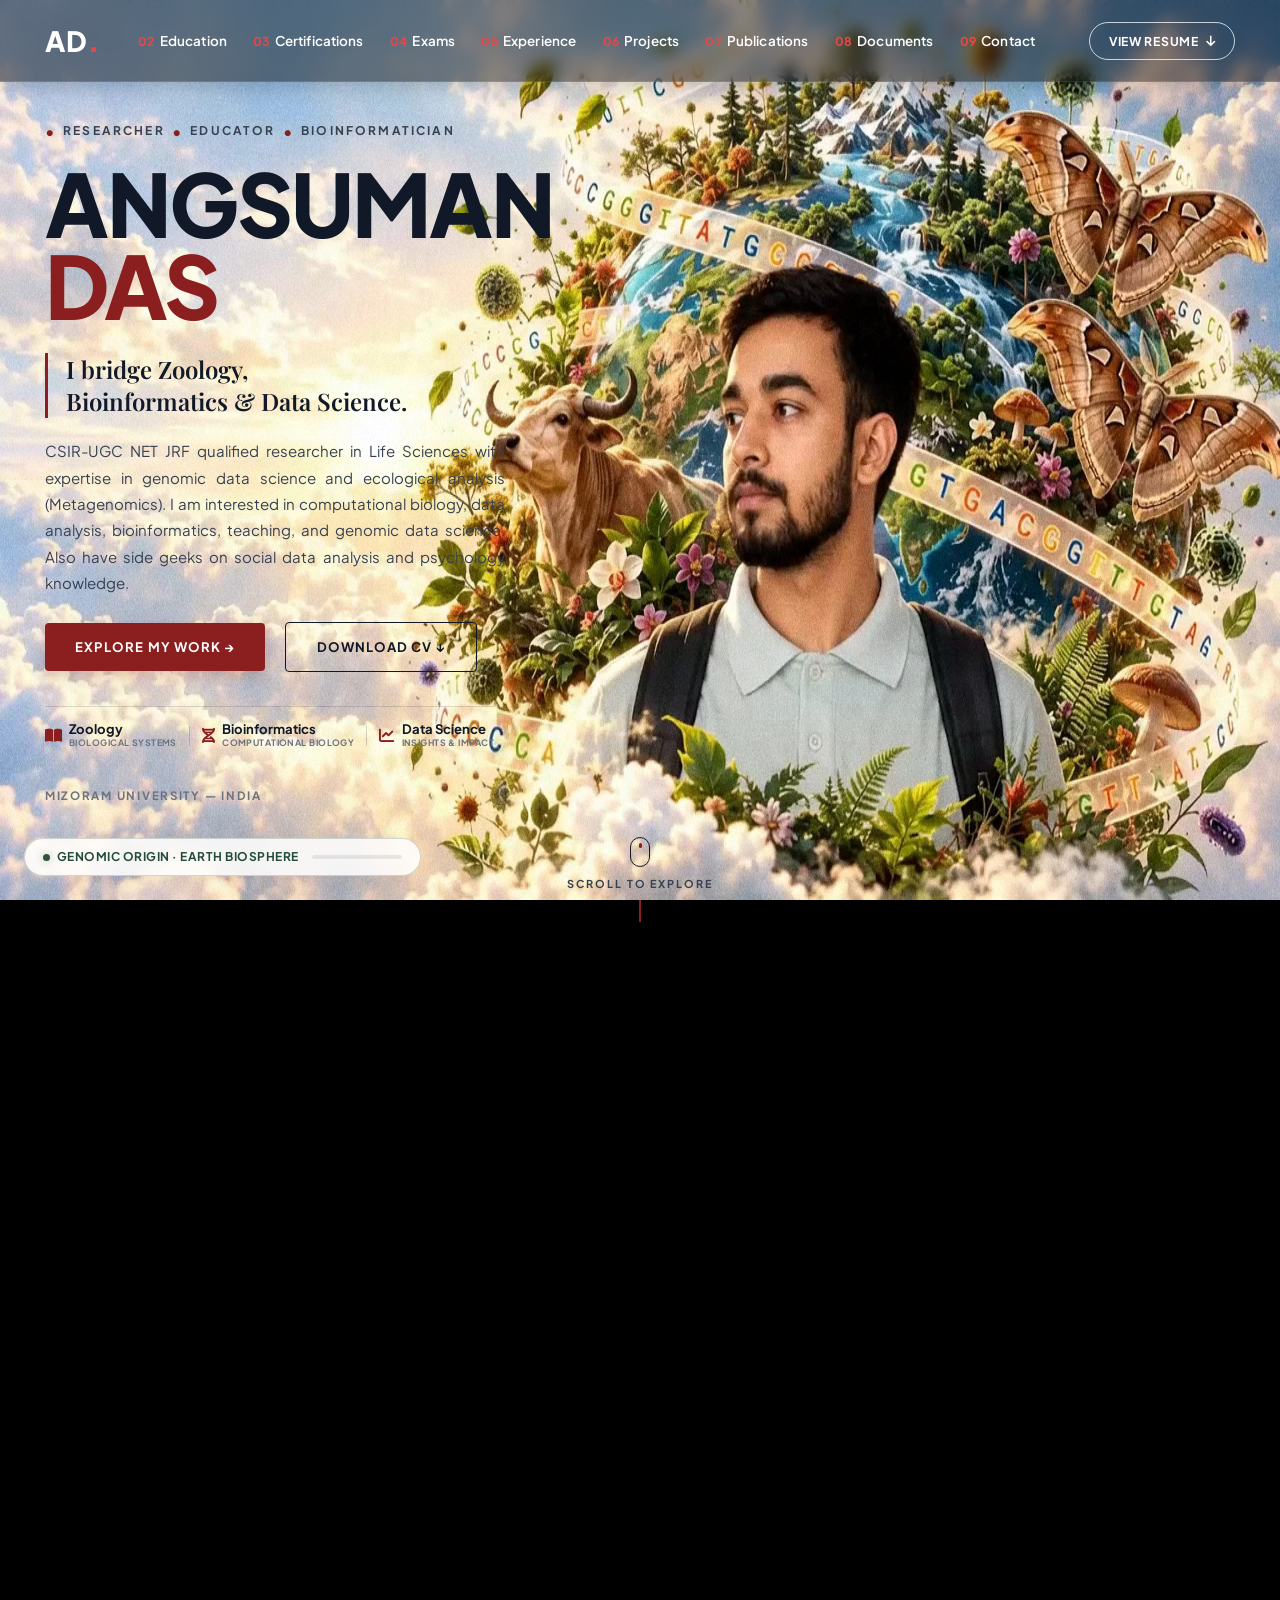
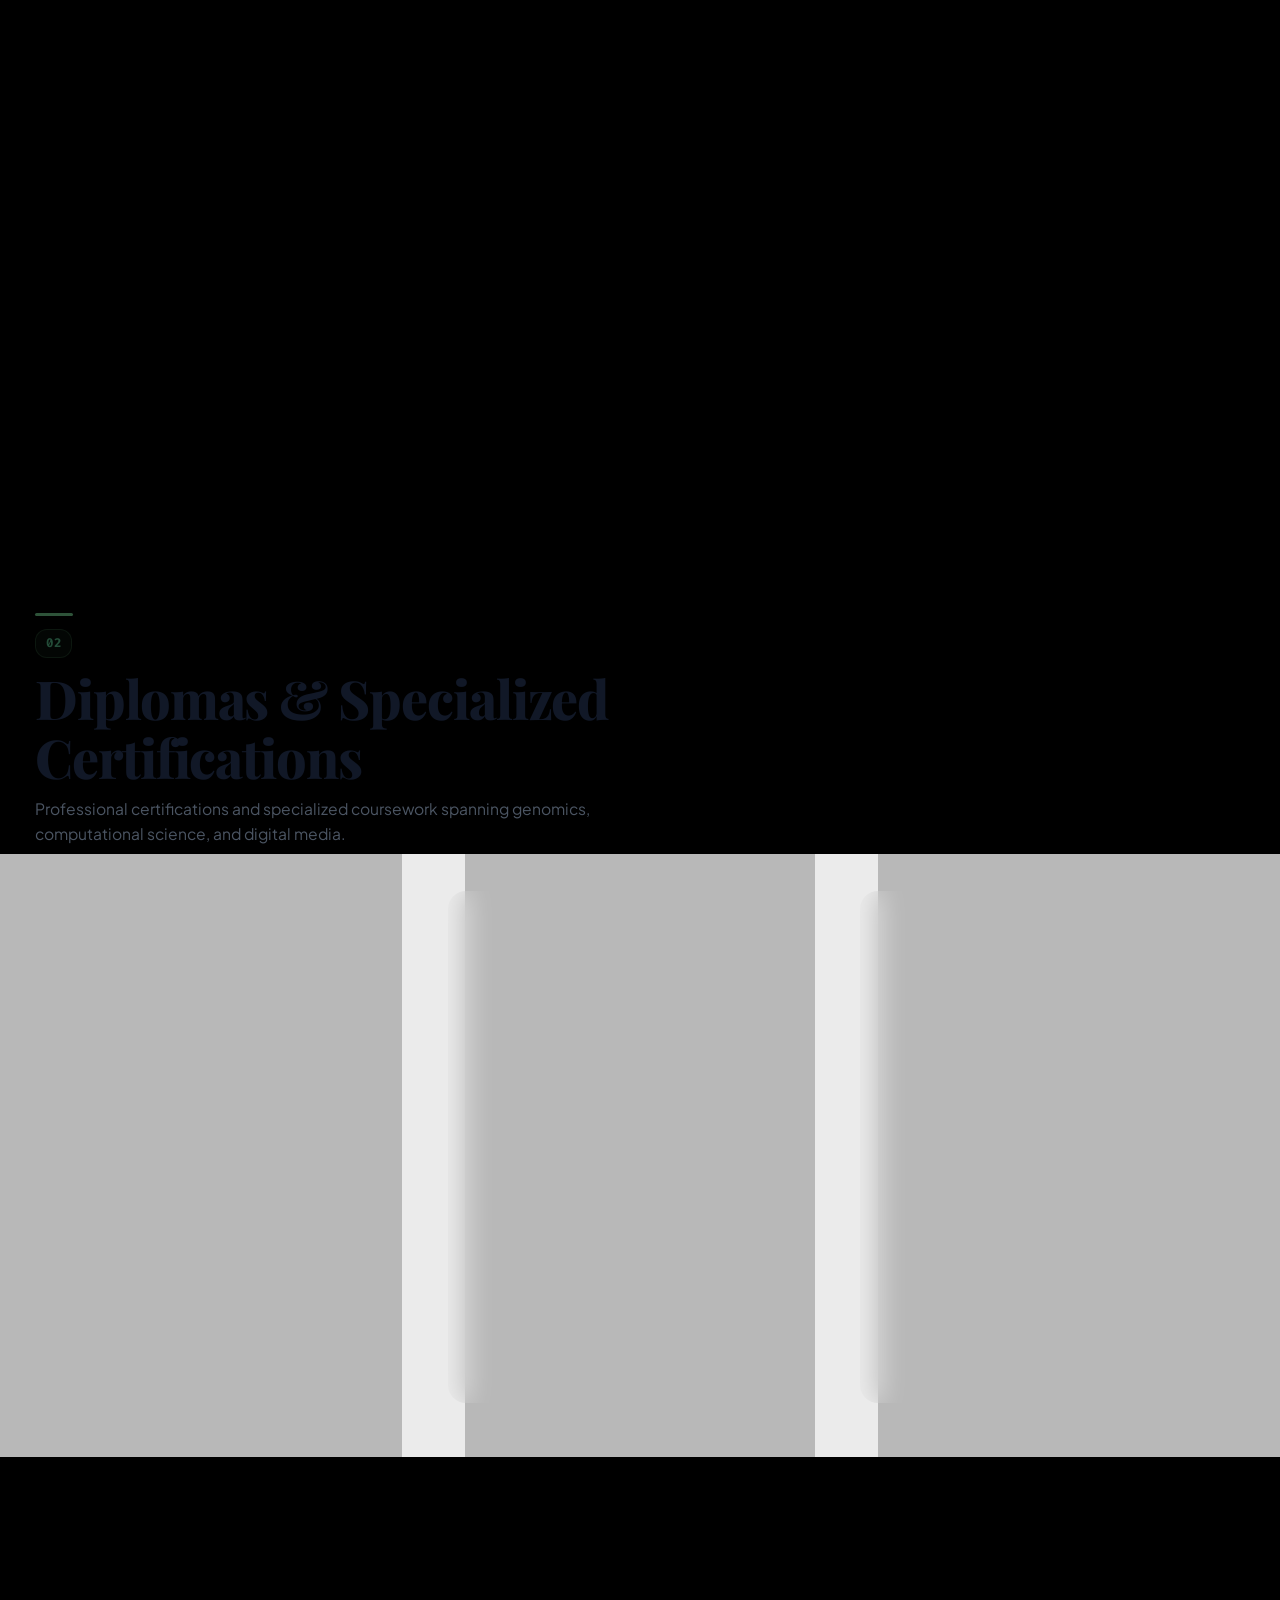
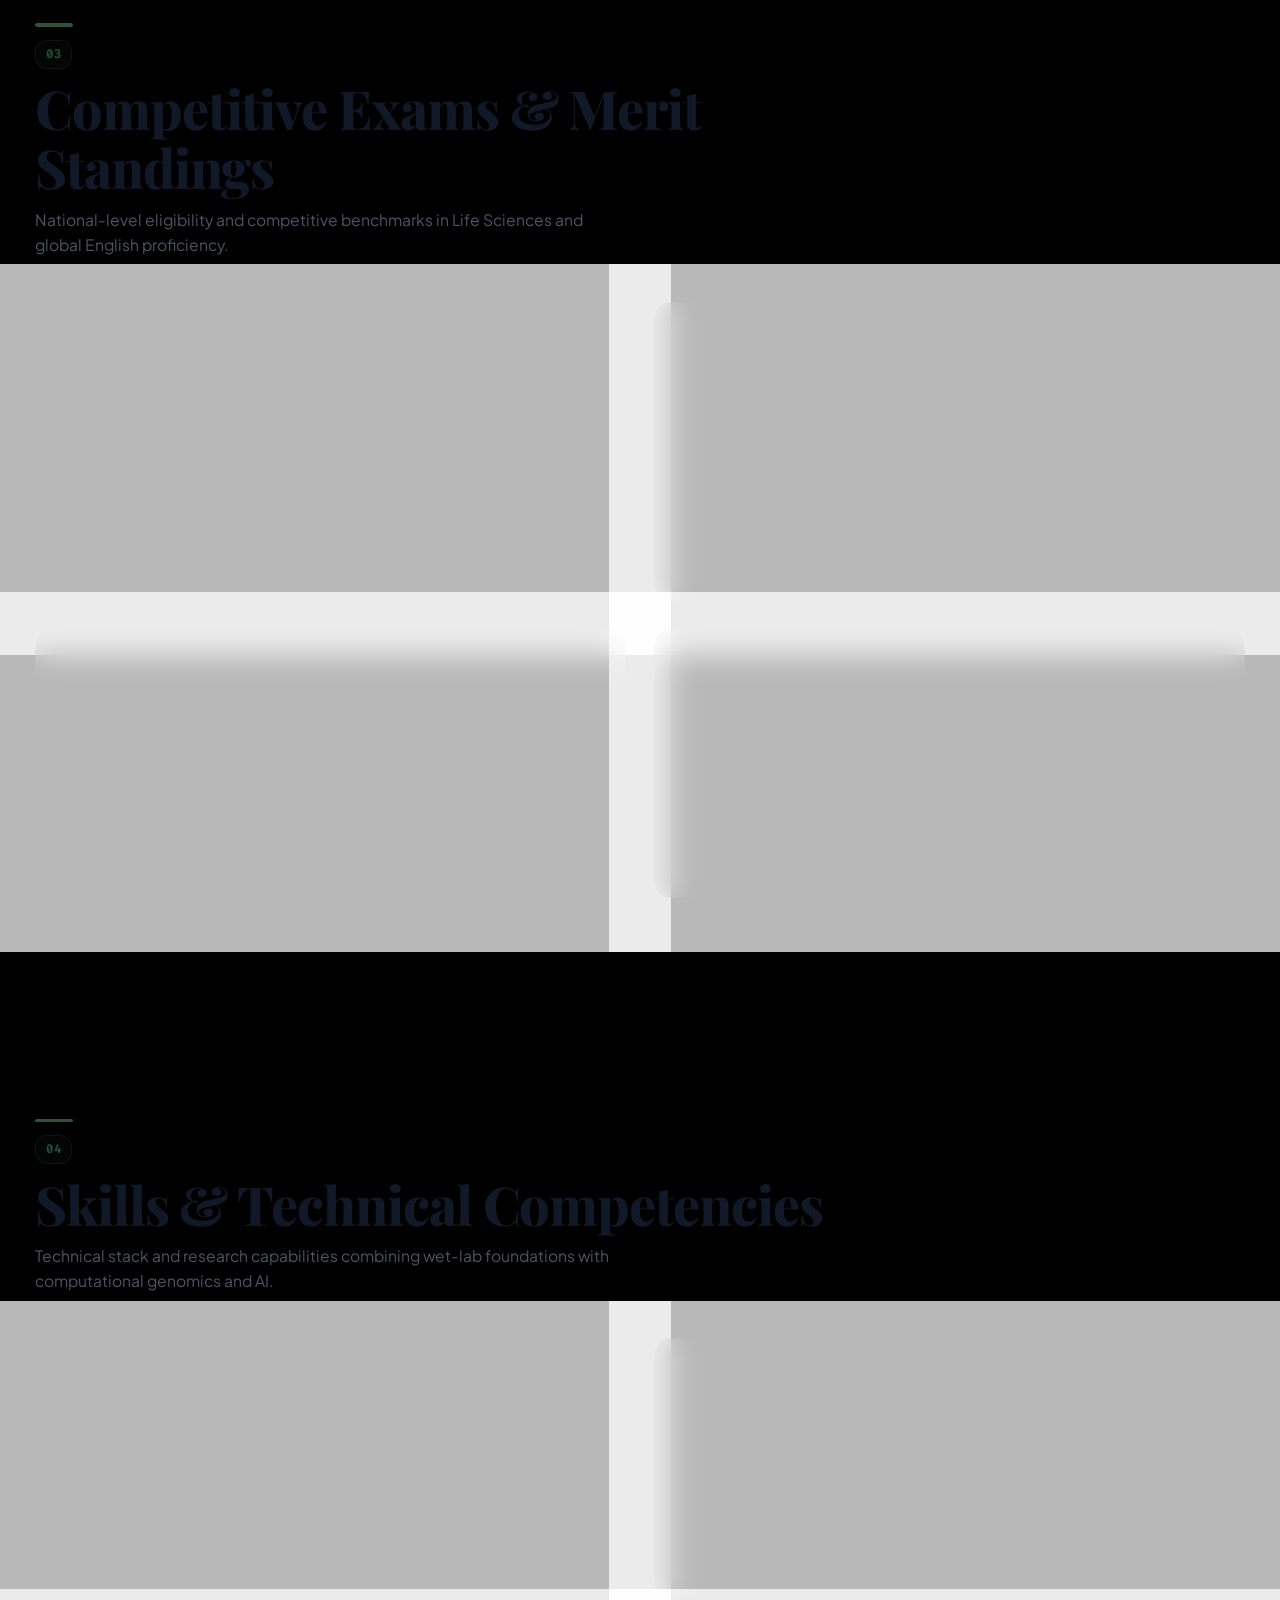
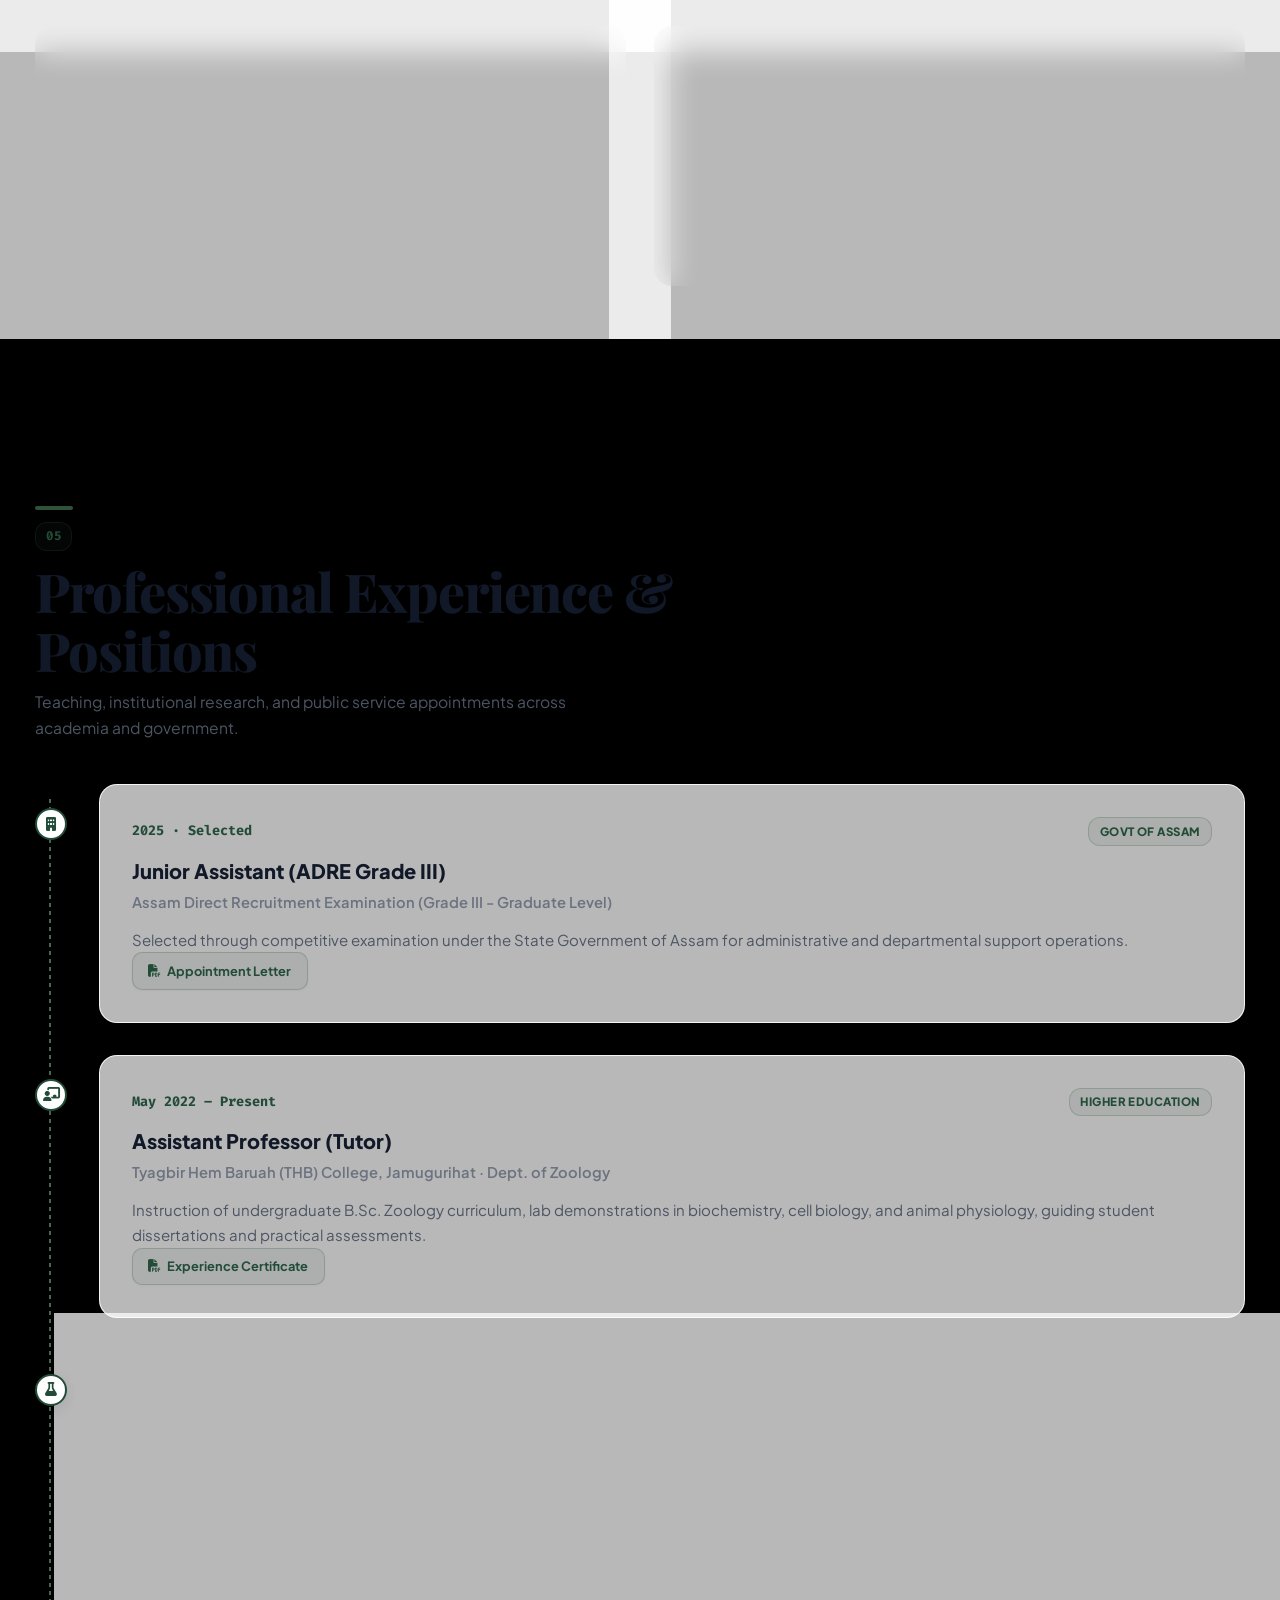
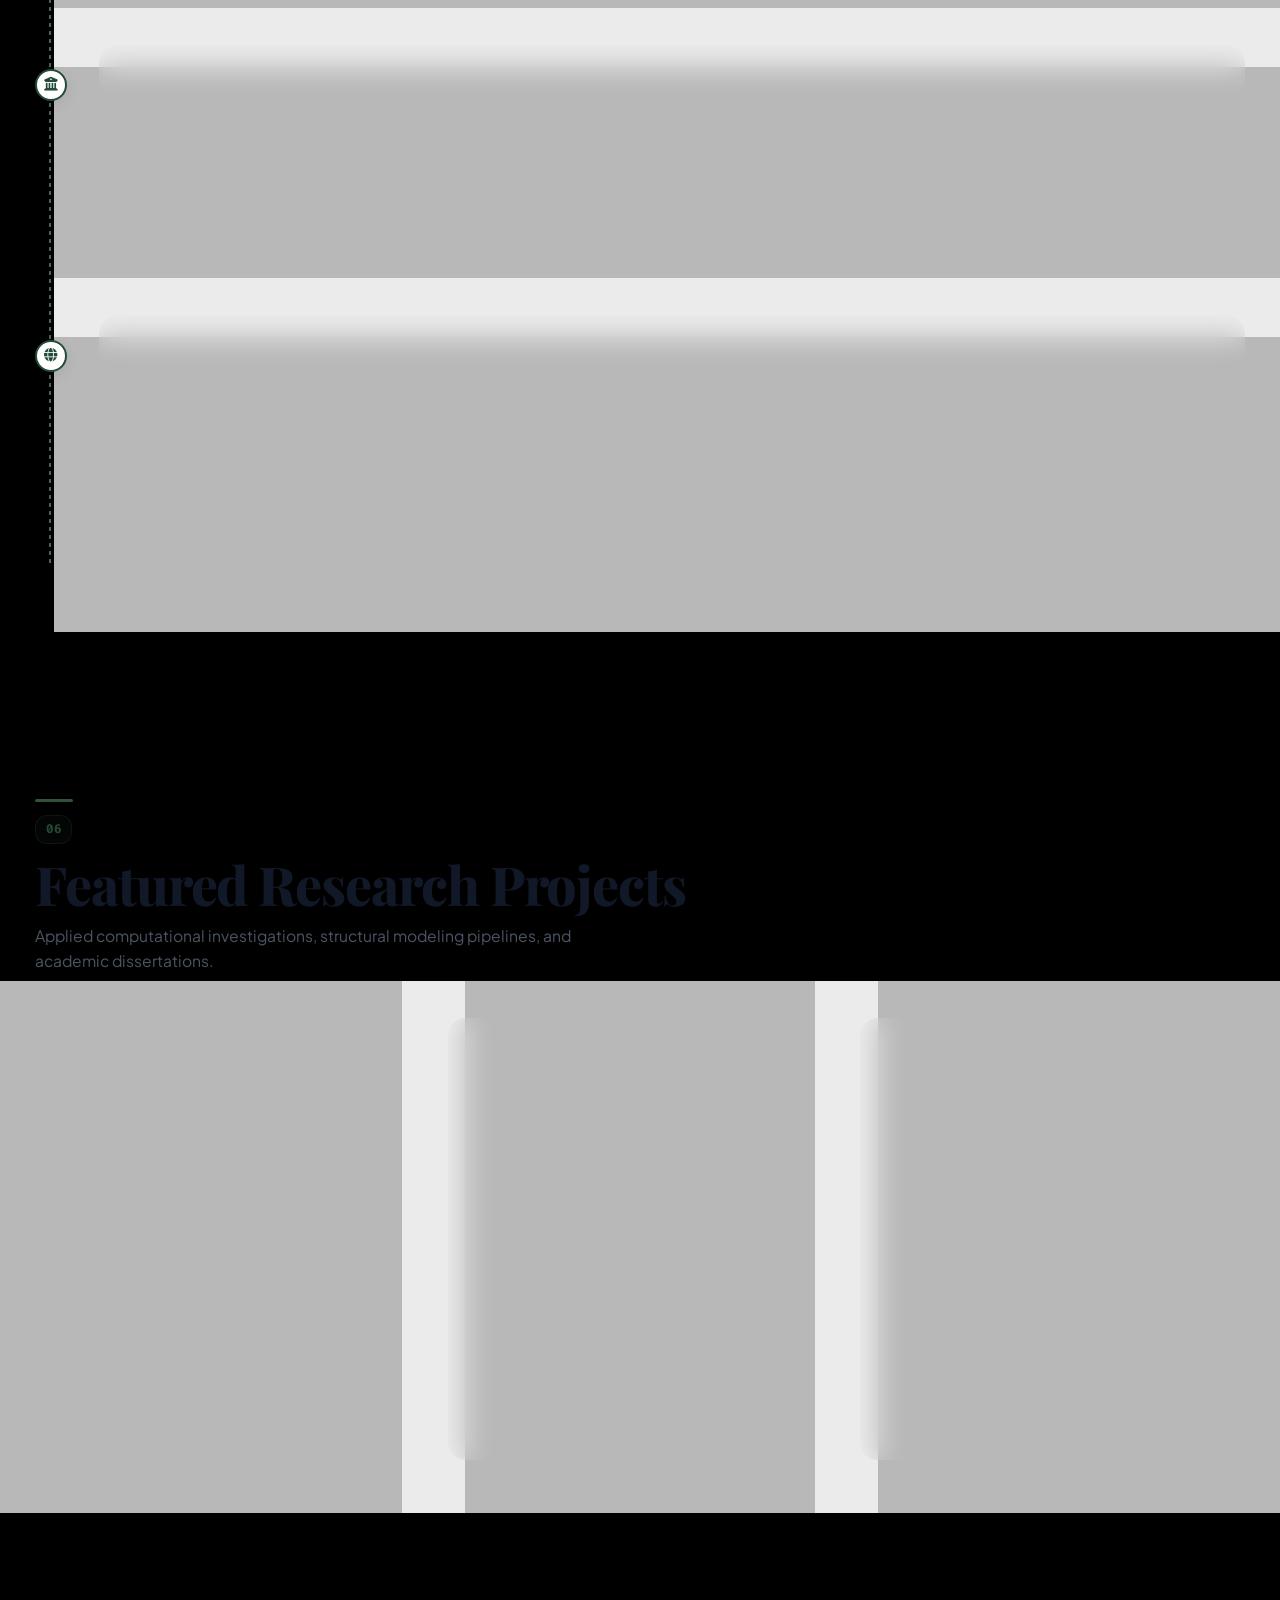
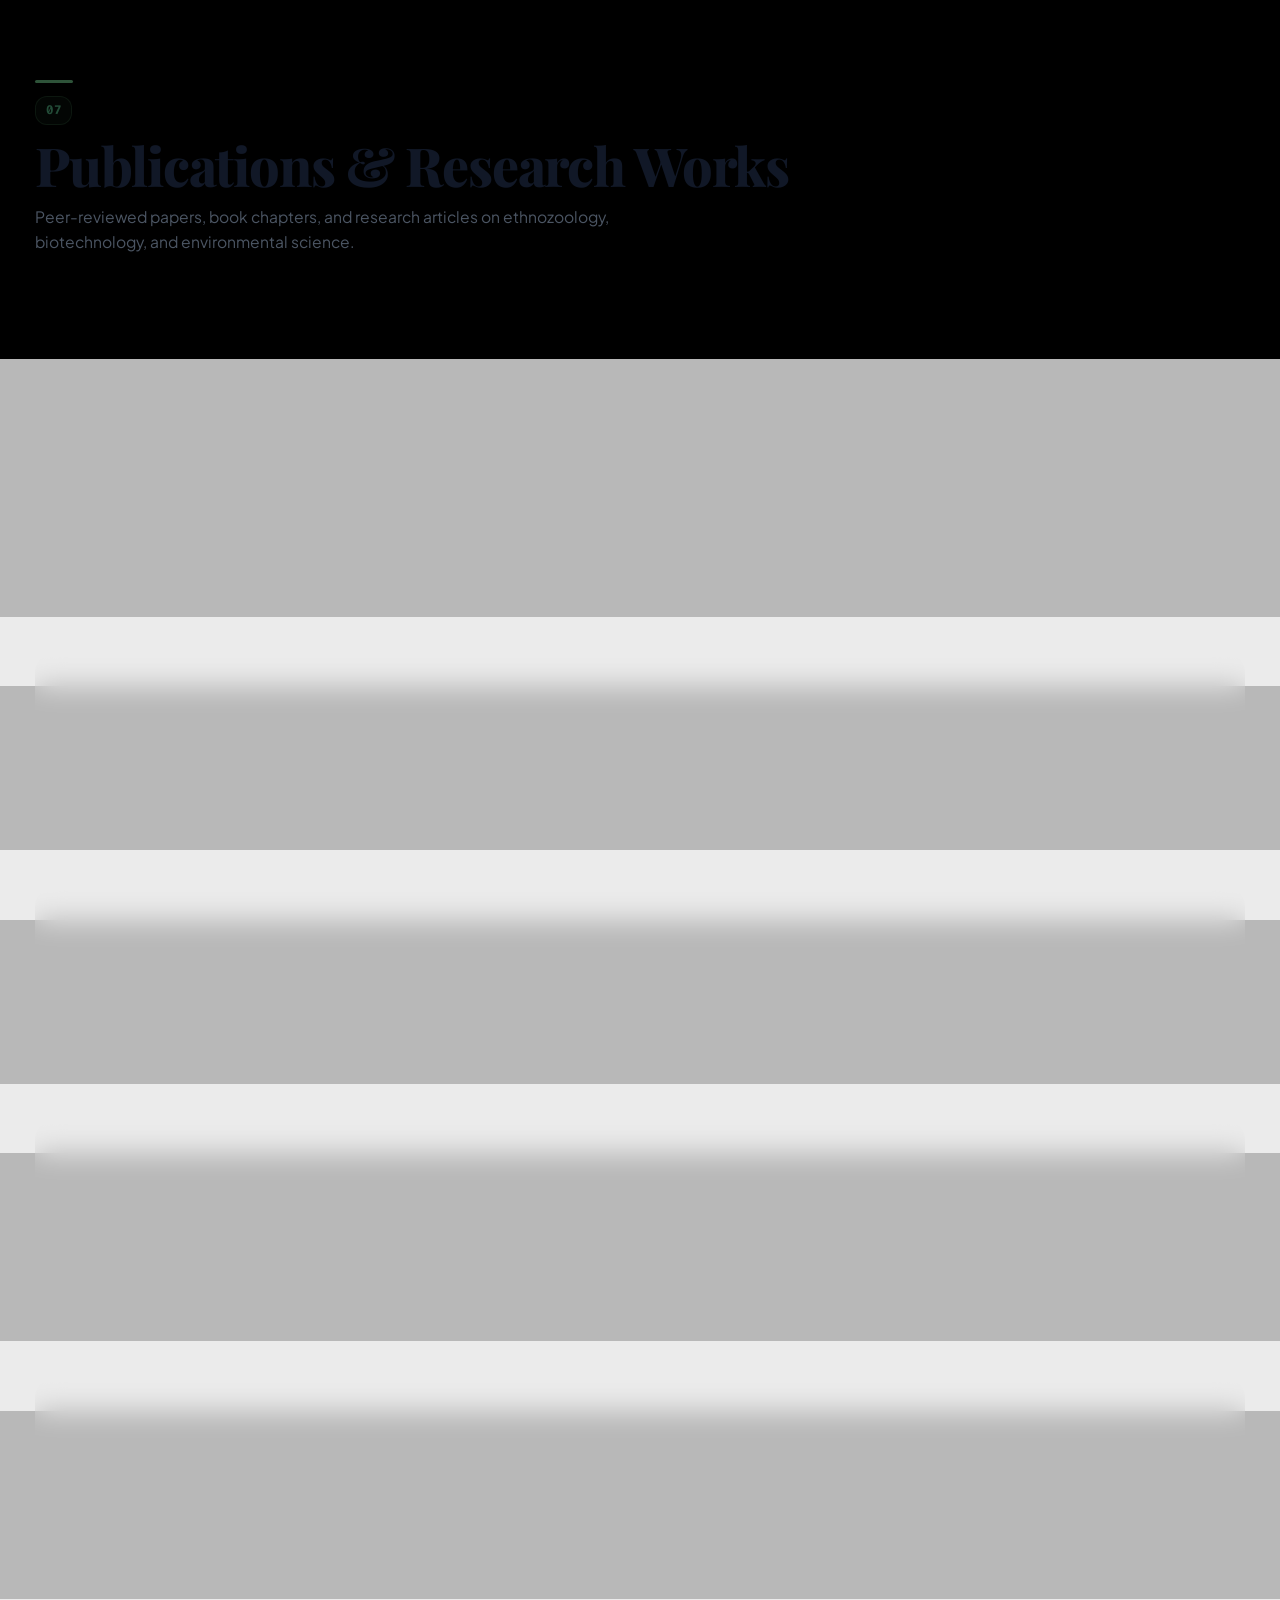
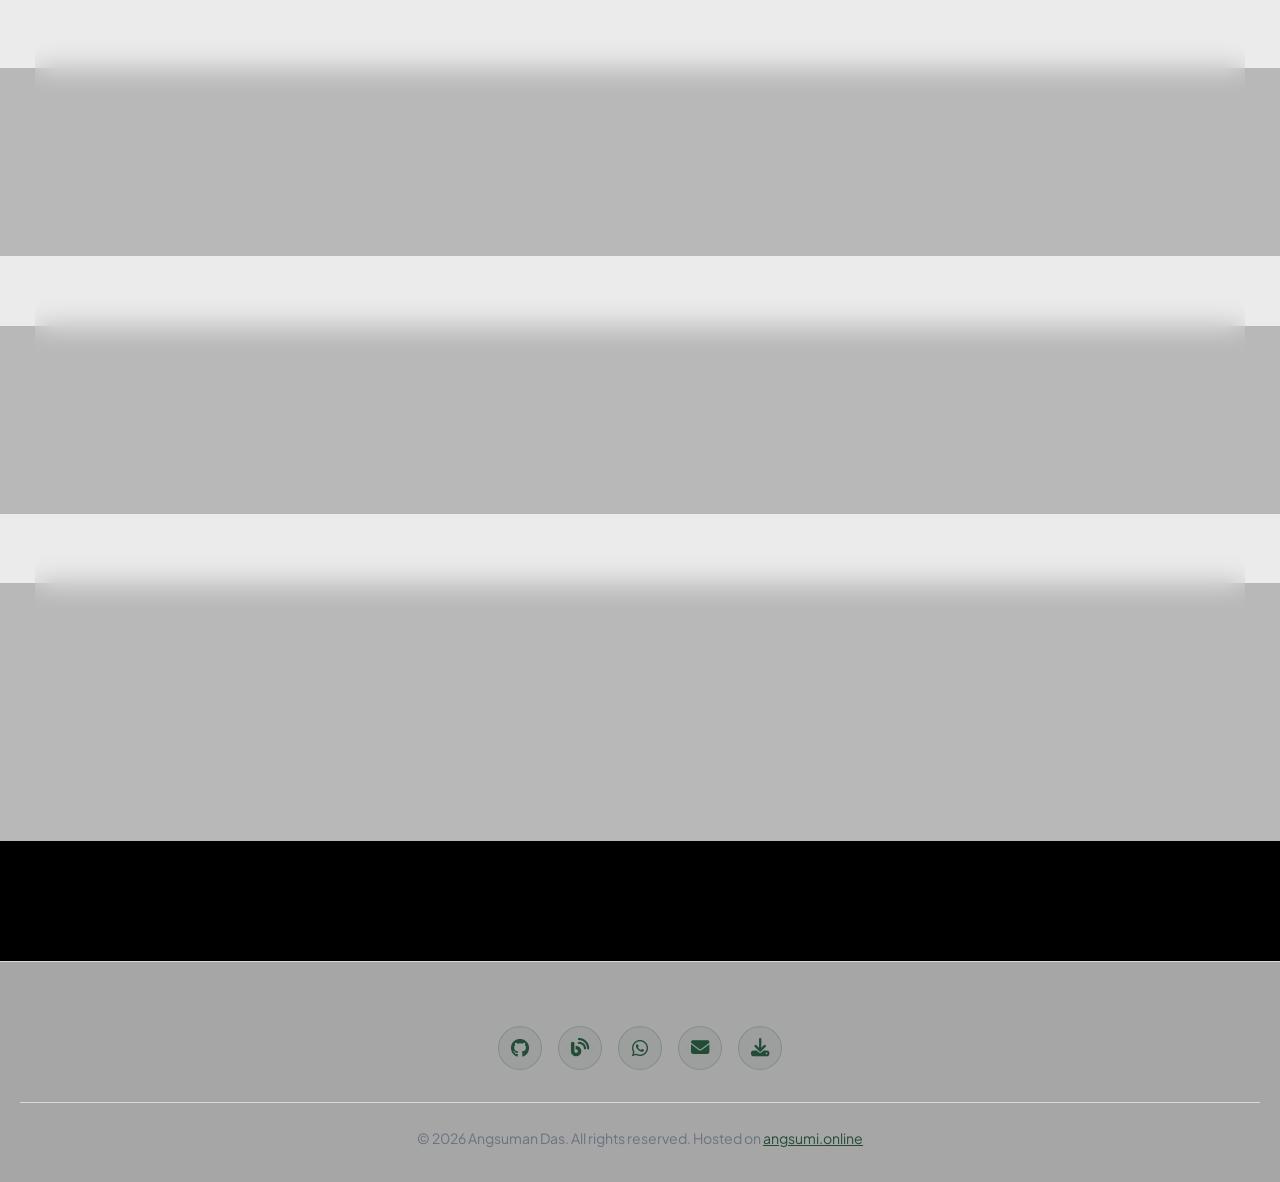
==== commit 123c1aeb: "feat: deploy updated interactive video-scroll CV to live site" ====
--- a/index.html
+++ b/index.html
@@ -3,390 +3,966 @@
 <head>
     <meta charset="UTF-8">
     <meta name="viewport" content="width=device-width, initial-scale=1.0">
-    <title>Angsuman Das | Researcher & Bioinformatician</title>
-    <meta name="description" content="Portfolio of Angsuman Das - Researcher in Zoology, CSIR-UGC NET JRF, Genomic Data Science & Bioinformatics.">
+    <title>Angsuman Das | CSIR-UGC NET JRF Researcher, Bioinformatician & Educator</title>
+    <meta name="description" content="Official Academic Portfolio & CV of Angsuman Das — CSIR-UGC NET JRF Qualified Researcher in Life Sciences, Genomic Data Science, Homology Modeling & Zoology.">
+    <meta name="keywords" content="Angsuman Das, CSIR NET JRF, Bioinformatics, Genomic Data Science, Zoology, Computational Biology, RGU, Assam, ADRE">
+    <meta name="author" content="Angsuman Das">
+
+    <!-- Open Graph / Meta -->
+    <meta property="og:type" content="profile">
+    <meta property="og:title" content="Angsuman Das | Researcher & Bioinformatician">
+    <meta property="og:description" content="Portfolio of Angsuman Das - CSIR-UGC NET JRF, Genomic Data Science & Structural Bioinformatics.">
+    <meta property="og:image" content="../og-icon.png">
+    <meta property="og:url" content="https://angsumi.online/cv/">
+
+    <!-- Favicons -->
+    <link rel="icon" type="image/x-icon" href="../favicon.ico">
+    <link rel="icon" type="image/png" sizes="32x32" href="../favicon-32x32.png">
+    <link rel="apple-touch-icon" href="../apple-touch-icon.png">
+
+    <!-- Styles & Fonts -->
     <link rel="stylesheet" href="style.css">
-    <link href="https://fonts.googleapis.com/css2?family=Inter:wght@300;400;600;800&display=swap" rel="stylesheet">
+    <link rel="preconnect" href="https://fonts.googleapis.com">
+    <link rel="preconnect" href="https://fonts.gstatic.com" crossorigin>
+    <link href="https://fonts.googleapis.com/css2?family=Cinzel:wght@600;700;800;900&family=Fira+Code:wght@400;500;600&family=Inter:wght@300;400;500;600;700;800;900&family=Playfair+Display:ital,wght@0,600;0,700;0,800;0,900;1,600;1,700&family=Plus+Jakarta+Sans:wght@400;500;600;700;800&display=swap" rel="stylesheet">
     <link rel="stylesheet" href="https://cdnjs.cloudflare.com/ajax/libs/font-awesome/6.4.0/css/all.min.css">
+
+    <!-- Schema.org JSON-LD -->
+    <script type="application/ld+json">
+    {
+      "@context": "https://schema.org",
+      "@type": "Person",
+      "name": "Angsuman Das",
+      "url": "https://angsumi.online/cv/",
+      "jobTitle": "Researcher & Bioinformatician",
+      "worksFor": {
+        "@type": "Organization",
+        "name": "Tyagbir Hem Baruah College"
+      },
+      "alumniOf": [
+        {
+          "@type": "EducationalOrganization",
+          "name": "Rajiv Gandhi University"
+        },
+        {
+          "@type": "EducationalOrganization",
+          "name": "Gauhati University"
+        }
+      ],
+      "knowsAbout": ["Bioinformatics", "Genomic Data Science", "Zoology", "Homology Modeling", "Structural Biology", "Biochemistry"],
+      "sameAs": [
+        "https://github.com/Angsumi",
+        "https://rangachakua.blogspot.com"
+      ]
+    }
+    </script>
 </head>
 <body>
-    <div class="background-animation"></div>
+    <!-- ULTRA-SMOOTH CANVAS IMAGE-SEQUENCE BACKGROUND (ZERO STUTTER) -->
+    <div class="video-bg-container" id="videoBgWrapper">
+        <canvas id="bgScrollCanvas" class="bg-scroll-canvas" width="1280" height="720"></canvas>
+        <!-- Ambient Contrast & Mesh Overlay -->
+        <div class="video-bg-overlay"></div>
+        <div class="video-grid-overlay"></div>
+    </div>
+
+    <!-- SCROLL PROGRESS HUD INDICATOR -->
+    <div class="scroll-hud" id="scrollHud">
+        <div class="hud-phase-badge">
+            <span class="hud-dot"></span>
+            <span id="hudPhaseName">GENOME ORIGIN</span>
+        </div>
+        <div class="hud-progress-track">
+            <div class="hud-progress-bar" id="hudProgressBar"></div>
+        </div>
+    </div>
+
+    <!-- Navigation -->
     <nav id="navbar">
         <div class="nav-content">
-            <h1 class="logo">AD.</h1>
-            <ul class="nav-links">
-                <li><a href="#about">About</a></li>
-                <li><a href="#diplomas">Diplomas</a></li>
-                <li><a href="#exams">Exams</a></li>
-                <li><a href="#skills">Skills</a></li>
-                <li><a href="#experience">Experience</a></li>
-                <li><a href="#projects">Projects</a></li>
-                <li><a href="#publications">Publications</a></li>
-                <li><a href="download.html" style="color: var(--accent); font-weight: 600;"><i class="fas fa-download"></i> Download Center</a></li>
-                <li><a href="phd-docs.html" style="color: var(--accent); font-weight: 600;"><i class="fas fa-graduation-cap"></i> PhD Docs</a></li>
+            <a href="index.html" class="nav-brand-logo">
+                <span class="logo-serif">AD</span><span class="logo-dot-red">.</span>
+            </a>
+            
+            <ul class="nav-links" id="navLinks">
+                <li><a href="#education"><span class="nav-num">02</span> Education</a></li>
+                <li><a href="#diplomas"><span class="nav-num">03</span> Certifications</a></li>
+                <li><a href="#exams"><span class="nav-num">04</span> Exams</a></li>
+                <li><a href="#experience"><span class="nav-num">05</span> Experience</a></li>
+                <li><a href="#projects"><span class="nav-num">06</span> Projects</a></li>
+                <li><a href="#publications"><span class="nav-num">07</span> Publications</a></li>
+                <li><a href="download.html"><span class="nav-num">08</span> Documents</a></li>
+                <li><a href="#contact" id="navContactTrigger"><span class="nav-num">09</span> Contact</a></li>
             </ul>
+
+            <div class="nav-actions">
+                <a href="./documents/resume/NEW_RESUME.pdf" target="_blank" class="nav-btn-resume">
+                    <span>VIEW RESUME</span>
+                    <i class="fas fa-arrow-down"></i>
+                </a>
+                <button class="mobile-toggle" id="mobileToggle" aria-label="Toggle navigation menu">
+                    <i class="fas fa-bars"></i>
+                </button>
+            </div>
         </div>
     </nav>
 
-    <header id="hero">
-        <div class="hero-content">
-            <p class="greeting">Hi, my name is</p>
-            <h1 class="name">Angsuman Das.</h1>
-            <h2 class="role">I bridge Zoology, Bioinformatics & Data Science.</h2>
-            <p class="summary">CSIR-UGC NET JRF Qualified Researcher in Life Sciences with expertise in Homology Modelling, Genomic Data Science, and Ecological Analysis.</p>
-            <div class="hero-btns">
-                <button id="contactBtn" class="btn primary-btn" style="cursor: pointer;"><i class="fas fa-envelope"></i> Get In Touch</button>
-                <a href="download.html" class="btn secondary-btn"><i class="fas fa-folder-open"></i> Download Center</a>
-                <a href="./documents/resume/NEW_RESUME.pdf" target="_blank" class="btn secondary-btn"><i class="fas fa-download"></i> View Resume</a>
-            </div>
+    <!-- Hero Section (Placement & Text Matching Reference Image Exactly) -->
+    <header id="hero" data-phase="GENOMIC ORIGIN &middot; EARTH BIOSPHERE">
+        <div class="hero-wrapper">
+            <!-- Left Main Column -->
+            <div class="hero-left-col">
+                <!-- Eyebrow Tag -->
+                <div class="hero-tagline">
+                    <span class="tag-bullet">•</span> RESEARCHER
+                    <span class="tag-bullet">•</span> EDUCATOR
+                    <span class="tag-bullet">•</span> BIOINFORMATICIAN
+                </div>
+
+                <!-- Primary Name Headline -->
+                <h1 class="hero-serif-title">
+                    <span class="name-angsuman">ANGSUMAN</span>
+                    <span class="name-das">DAS</span>
+                </h1>
+
+                <!-- Left Bordered Quote -->
+                <div class="hero-quote-bar">
+                    <p>I bridge Zoology,<br>Bioinformatics &amp; Data Science.</p>
+                </div>
+
+                <!-- Bio Summary -->
+                <p class="hero-body-text">
+                    CSIR-UGC NET JRF qualified researcher in Life Sciences with expertise in genomic data science and ecological analysis (Metagenomics). I am interested in computational biology, data analysis, bioinformatics, teaching, and genomic data science. Also have side geeks on social data analysis and psychology knowledge.
+                </p>
+
+                <!-- Action Buttons -->
+                <div class="hero-cta-buttons">
+                    <a href="#about" class="btn-hero-crimson">EXPLORE MY WORK &rarr;</a>
+                    <a href="./documents/resume/NEW_RESUME.pdf" target="_blank" class="btn-hero-outline">DOWNLOAD CV &darr;</a>
+                </div>
+
+                <!-- Three Pillars -->
+                <div class="hero-pillars-row">
+                    <div class="pillar-box">
+                        <i class="fas fa-book-open pillar-icon"></i>
+                        <div class="pillar-meta">
+                            <h4 class="pillar-name">Zoology</h4>
+                            <span class="pillar-label">BIOLOGICAL SYSTEMS</span>
+                        </div>
+                    </div>
+                    <div class="pillar-v-divider"></div>
+                    <div class="pillar-box">
+                        <i class="fas fa-dna pillar-icon"></i>
+                        <div class="pillar-meta">
+                            <h4 class="pillar-name">Bioinformatics</h4>
+                            <span class="pillar-label">COMPUTATIONAL BIOLOGY</span>
+                        </div>
+                    </div>
+                    <div class="pillar-v-divider"></div>
+                    <div class="pillar-box">
+                        <i class="fas fa-chart-line pillar-icon"></i>
+                        <div class="pillar-meta">
+                            <h4 class="pillar-name">Data Science</h4>
+                            <span class="pillar-label">INSIGHTS &amp; IMPACT</span>
+                        </div>
+                    </div>
+                </div>
+
+                <!-- Bottom Left University Tag -->
+                <div class="hero-institution-caption">
+                    <span>MIZORAM UNIVERSITY &mdash; INDIA</span>
+                </div>
+            </div>
+        </div>
+
+        <!-- Bottom Center Scroll Indicator -->
+        <div class="hero-bottom-scroll-cue">
+            <div class="mouse-symbol">
+                <span class="mouse-scroller"></span>
+            </div>
+            <span class="scroll-cue-title">SCROLL TO EXPLORE</span>
+            <div class="scroll-cue-red-stem"></div>
         </div>
     </header>
 
-    <section id="about" class="section">
-        <h2 class="section-title">01. <span>About Me & Education</span></h2>
-        <div class="about-grid">
-            <div class="about-text">
-                <p>Hello! I'm Angsuman, a dedicated researcher passionate about leveraging computational biology, data analysis, and structural bioinformatics to explore biological complexity.</p>
-                <p>Having completed my M.Sc. in Zoology (Biochemistry) from Rajiv Gandhi University and qualified for the prestigious CSIR-UGC NET JRF, I am actively engaging in teaching, structural modeling, and genomic data science research.</p>
-            </div>
-            <div class="education-cards">
-                <div class="card glass">
-                    <h3>Rajiv Gandhi University</h3>
-                    <p>M.Sc. in Zoology (Biochemistry)</p>
-                    <span class="date">CGPA: 7.29</span>
-                    <div class="doc-btn-group">
-                        <a href="./documents/academic/MSc_Master/msc_sem4_marksheet_rajiv_gandhi_university.jpg" target="_blank" class="doc-btn"><i class="fas fa-file-invoice"></i> Marksheet</a>
-                        <a href="./documents/academic/MSc_Master/msc_zoology_degree_certificate.jpg" target="_blank" class="doc-btn"><i class="fas fa-certificate"></i> Certificate</a>
-                    </div>
-                </div>
-                <div class="card glass">
-                    <h3>Gauhati University (Darrang College)</h3>
-                    <p>B.Sc. in Zoology</p>
-                    <span class="date">CGPA: 7.9</span>
-                    <div class="doc-btn-group">
-                        <a href="./documents/academic/BSc_Bachelor/bsc_grade_sheet_gauhati_university.jpg" target="_blank" class="doc-btn"><i class="fas fa-file-invoice"></i> Marksheet</a>
-                        <a href="./documents/academic/BSc_Bachelor/bsc_degree_certificate.jpg" target="_blank" class="doc-btn"><i class="fas fa-certificate"></i> Certificate</a>
-                    </div>
-                </div>
-                <div class="card glass">
-                    <h3>AHSEC (12th / High Secondary)</h3>
-                    <p>Science Stream</p>
-                    <span class="date">414 / 500 (82.8%)</span>
-                    <div class="doc-btn-group">
-                        <a href="./documents/academic/12th_HS/hs_marksheet.jpg" target="_blank" class="doc-btn"><i class="fas fa-file-invoice"></i> Marksheet</a>
-                        <a href="./documents/academic/12th_HS/hs_certificate_ahsec_duplicate.jpg" target="_blank" class="doc-btn"><i class="fas fa-certificate"></i> Certificate</a>
-                    </div>
-                </div>
-                <div class="card glass">
-                    <h3>SEBA (10th / HSLC)</h3>
-                    <p>Matriculation</p>
-                    <span class="date">449 / 600 (74.8%)</span>
-                    <div class="doc-btn-group">
-                        <a href="./documents/academic/10th_Matric/hslc_marksheet_seba.jpg" target="_blank" class="doc-btn"><i class="fas fa-file-invoice"></i> Marksheet</a>
-                        <a href="./documents/academic/10th_Matric/hslc_matric_certificate.jpg" target="_blank" class="doc-btn"><i class="fas fa-certificate"></i> Certificate</a>
+    <!-- SECTION 2: EDUCATION (Available from 101st Frame) -->
+    <section id="education" class="section section-education" data-phase="ACADEMIC ROOTS &middot; EDUCATION">
+        <div class="edu-top-header">
+            <div class="edu-accent-bar"></div>
+            <h2 class="edu-main-title">Education</h2>
+            <p class="edu-main-desc">
+                A strong foundation in life sciences, with continuous learning across biology, data analysis and global research methodologies.
+            </p>
+        </div>
+
+        <div class="edu-timeline-layout">
+            <!-- Left Timeline Track -->
+            <div class="edu-timeline-track">
+                <!-- Item 1: Ph.D. -->
+                <div class="edu-timeline-row">
+                    <div class="edu-timeline-side">
+                        <div class="edu-year-box">
+                            <span class="year-single">2026</span>
+                        </div>
+                        <div class="edu-node-circle circle-phd">
+                            <i class="fas fa-graduation-cap"></i>
+                        </div>
+                    </div>
+                    <div class="edu-card-glass">
+                        <div class="edu-card-content">
+                            <h3 class="edu-degree-title">Ph.D. in Life Sciences</h3>
+                            <p class="edu-inst-title">Pachhunga University College, Mizoram University</p>
+                            <span class="edu-loc-pill"><i class="fas fa-map-marker-alt"></i> Aizawl, Mizoram</span>
+                        </div>
+                        <div class="edu-card-vignette">
+                            <img src="assets/buildings/puc.png" alt="Pachhunga University College" class="vignette-img">
+                        </div>
+                    </div>
+                </div>
+
+                <!-- Item 2: M.Sc. in Zoology -->
+                <div class="edu-timeline-row">
+                    <div class="edu-timeline-side">
+                        <div class="edu-year-box">
+                            <span class="year-single">2020</span>
+                        </div>
+                        <div class="edu-node-circle circle-msc">
+                            <i class="fas fa-microscope"></i>
+                        </div>
+                    </div>
+                    <div class="edu-card-glass">
+                        <div class="edu-card-content">
+                            <h3 class="edu-degree-title">M.Sc. in Zoology</h3>
+                            <p class="edu-inst-title">Tezpur University</p>
+                            <div class="edu-doc-inline-links">
+                                <a href="./documents/academic/MSc_Master/msc_sem4_marksheet_rajiv_gandhi_university.jpg" target="_blank" class="edu-doc-tag"><i class="fas fa-file-invoice"></i> Marksheet</a>
+                                <a href="./documents/academic/MSc_Master/msc_zoology_degree_certificate.jpg" target="_blank" class="edu-doc-tag"><i class="fas fa-certificate"></i> Degree Certificate</a>
+                            </div>
+                        </div>
+                        <div class="edu-card-vignette">
+                            <img src="assets/buildings/tu_msc.png" alt="Tezpur University" class="vignette-img">
+                        </div>
+                        <div class="edu-score-pill">
+                            <span class="score-label">CGPA</span>
+                            <span class="score-val">7.29</span>
+                            <span class="score-percent">(68.9%)</span>
+                        </div>
+                    </div>
+                </div>
+
+                <!-- Item 3: B.Sc. in Zoology -->
+                <div class="edu-timeline-row">
+                    <div class="edu-timeline-side">
+                        <div class="edu-year-box">
+                            <span class="year-single">2018</span>
+                        </div>
+                        <div class="edu-node-circle circle-bsc">
+                            <i class="fas fa-book-open"></i>
+                        </div>
+                    </div>
+                    <div class="edu-card-glass">
+                        <div class="edu-card-content">
+                            <h3 class="edu-degree-title">B.Sc. in Zoology</h3>
+                            <p class="edu-inst-title">Tezpur University</p>
+                            <div class="edu-doc-inline-links">
+                                <a href="./documents/academic/BSc_Bachelor/bsc_grade_sheet_gauhati_university.jpg" target="_blank" class="edu-doc-tag"><i class="fas fa-file-invoice"></i> Grade Sheet</a>
+                                <a href="./documents/academic/BSc_Bachelor/bsc_degree_certificate.jpg" target="_blank" class="edu-doc-tag"><i class="fas fa-certificate"></i> Degree Certificate</a>
+                            </div>
+                        </div>
+                        <div class="edu-card-vignette">
+                            <img src="assets/buildings/tu_bsc.png" alt="Tezpur University" class="vignette-img">
+                        </div>
+                        <div class="edu-score-pill">
+                            <span class="score-label">CGPA</span>
+                            <span class="score-val">7.90</span>
+                            <span class="score-percent">(79%)</span>
+                        </div>
+                    </div>
+                </div>
+
+                <!-- Item 4: Higher Secondary (HS) -->
+                <div class="edu-timeline-row">
+                    <div class="edu-timeline-side">
+                        <div class="edu-year-box">
+                            <span class="year-single">2015</span>
+                        </div>
+                        <div class="edu-node-circle circle-hs">
+                            <i class="fas fa-file-alt"></i>
+                        </div>
+                    </div>
+                    <div class="edu-card-glass">
+                        <div class="edu-card-content">
+                            <h3 class="edu-degree-title">Higher Secondary (HS)</h3>
+                            <p class="edu-inst-title">Assam Higher Secondary Education Council</p>
+                            <div class="edu-doc-inline-links">
+                                <a href="./documents/academic/12th_HS/hs_marksheet.jpg" target="_blank" class="edu-doc-tag"><i class="fas fa-file-invoice"></i> Marksheet</a>
+                                <a href="./documents/academic/12th_HS/hs_certificate_ahsec_duplicate.jpg" target="_blank" class="edu-doc-tag"><i class="fas fa-certificate"></i> Certificate</a>
+                            </div>
+                        </div>
+                        <div class="edu-card-vignette">
+                            <img src="assets/buildings/ahsec.png" alt="AHSEC" class="vignette-img">
+                        </div>
+                        <div class="edu-score-pill">
+                            <span class="score-val bold-score">82.5%</span>
+                        </div>
+                    </div>
+                </div>
+
+                <!-- Item 5: High School Leaving Certificate (HSLC) -->
+                <div class="edu-timeline-row">
+                    <div class="edu-timeline-side">
+                        <div class="edu-year-box">
+                            <span class="year-single">2013</span>
+                        </div>
+                        <div class="edu-node-circle circle-hslc">
+                            <i class="fas fa-school"></i>
+                        </div>
+                    </div>
+                    <div class="edu-card-glass">
+                        <div class="edu-card-content">
+                            <h3 class="edu-degree-title">High School Leaving Certificate (HSLC)</h3>
+                            <p class="edu-inst-title">Board of Secondary Education, Assam</p>
+                            <div class="edu-doc-inline-links">
+                                <a href="./documents/academic/10th_Matric/hslc_marksheet_seba.jpg" target="_blank" class="edu-doc-tag"><i class="fas fa-file-invoice"></i> Marksheet</a>
+                                <a href="./documents/academic/10th_Matric/hslc_matric_certificate.jpg" target="_blank" class="edu-doc-tag"><i class="fas fa-certificate"></i> Certificate</a>
+                            </div>
+                        </div>
+                        <div class="edu-card-vignette">
+                            <img src="assets/buildings/seba.png" alt="SEBA" class="vignette-img">
+                        </div>
+                        <div class="edu-score-pill">
+                            <span class="score-val bold-score">74.87%</span>
+                        </div>
                     </div>
                 </div>
             </div>
         </div>
     </section>
 
-    <section id="diplomas" class="section">
-        <h2 class="section-title">02. <span>Diplomas & Certifications</span></h2>
+    <!-- SECTION 2: DIPLOMAS & CERTIFICATIONS (Frames 50 - 75: Unwinding Base Pairs) -->
+    <section id="diplomas" class="section" data-phase="HELIX EXPANSION &middot; SPECIALIZATIONS">
+        <div class="section-header">
+            <span class="section-number">02</span>
+            <h2 class="section-title">Diplomas &amp; Specialized Certifications</h2>
+            <p class="section-desc">Professional certifications and specialized coursework spanning genomics, computational science, and digital media.</p>
+        </div>
+
+        <div class="cards-grid-3">
+            <div class="feature-card glass-heavy hover-glow">
+                <div class="card-icon-box">
+                    <i class="fas fa-dna"></i>
+                </div>
+                <span class="card-tag">Bioinformatics Specialization</span>
+                <h3>Johns Hopkins University</h3>
+                <h4 class="card-issuer">Coursera &middot; Issued March 2021</h4>
+                <p>
+                    Rigorous 8-course specialization covering Python, R Programming, Bioconductor, Galaxy, DNA Sequencing Algorithms, Command Line Tools &amp; Capstone.
+                </p>
+                <div class="skill-tags">
+                    <span>Bioconductor</span>
+                    <span>RNA-seq</span>
+                    <span>Next-Gen Sequencing</span>
+                    <span>Galaxy</span>
+                </div>
+                <a href="./documents/certificates/coursera_genomic_data_science_specialization.jpg" target="_blank" class="doc-btn"><i class="fas fa-certificate"></i> View Certificate</a>
+            </div>
+
+            <div class="feature-card glass-heavy hover-glow">
+                <div class="card-icon-box">
+                    <i class="fas fa-laptop-code"></i>
+                </div>
+                <span class="card-tag">Computer Applications</span>
+                <h3>PGDCA Diploma</h3>
+                <h4 class="card-issuer">DIT Education &middot; March 2018 (Grade A)</h4>
+                <p>
+                    Post Graduate Diploma in Computer Applications covering C/C++ Programming, Database Management Systems (DBMS), Web Design, and Desktop Publishing.
+                </p>
+                <div class="skill-tags">
+                    <span>Grade A</span>
+                    <span>DBMS / SQL</span>
+                    <span>C / C++</span>
+                    <span>Web Design</span>
+                </div>
+                <a href="./documents/certificates/pgdca_diploma_certificate.jpg" target="_blank" class="doc-btn"><i class="fas fa-certificate"></i> View Diploma</a>
+            </div>
+
+            <div class="feature-card glass-heavy hover-glow">
+                <div class="card-icon-box">
+                    <i class="fas fa-palette"></i>
+                </div>
+                <span class="card-tag">Fine Arts &amp; Design</span>
+                <h3>Junior Diploma in Fine Arts</h3>
+                <h4 class="card-issuer">Sarbabharatiya Sangeet-O-Sanskriti Parishad</h4>
+                <p>
+                    Junior Diploma Part-II in Art / Fine Arts recognized by West Bengal State Academy of Fine Arts (First Division, 2010–2011).
+                </p>
+                <div class="skill-tags">
+                    <span>First Division</span>
+                    <span>Illustration</span>
+                    <span>Visual Arts</span>
+                </div>
+                <a href="./documents/certificates/drawing_junior_diploma_certificate.jpg" target="_blank" class="doc-btn"><i class="fas fa-certificate"></i> View Diploma</a>
+            </div>
+        </div>
+    </section>
+
+    <!-- SECTION 3: COMPETITIVE EXAMINATIONS (Frames 75 - 95: High Velocity Helix) -->
+    <section id="exams" class="section" data-phase="MOLECULAR BENCHMARK &middot; COMPETITIVE EXAMS">
+        <div class="section-header">
+            <span class="section-number">03</span>
+            <h2 class="section-title">Competitive Exams &amp; Merit Standings</h2>
+            <p class="section-desc">National-level eligibility and competitive benchmarks in Life Sciences and global English proficiency.</p>
+        </div>
+
+        <div class="cards-grid-2">
+            <div class="exam-card glass-heavy hover-glow highlight-card">
+                <div class="exam-top">
+                    <div class="exam-icon-title">
+                        <div class="exam-icon"><i class="fas fa-trophy"></i></div>
+                        <div>
+                            <h3>CSIR-UGC NET JRF</h3>
+                            <p class="exam-subject">Life Sciences (Dec 2022 / June 2023)</p>
+                        </div>
+                    </div>
+                    <div class="exam-rank-badge">
+                        <span class="rank-title">All India Rank</span>
+                        <span class="rank-value">180</span>
+                    </div>
+                </div>
+                <div class="exam-metrics-row">
+                    <div class="metric-pill">
+                        <span class="metric-label">Percentile:</span>
+                        <span class="metric-num">97.50%</span>
+                    </div>
+                    <div class="metric-pill">
+                        <span class="metric-label">Eligibility:</span>
+                        <span class="metric-num">JRF(NET) &amp; Lectureship</span>
+                    </div>
+                </div>
+                <div class="doc-btn-group">
+                    <a href="./documents/competitive_exams/net_jrf_scorecard.jpg" target="_blank" class="doc-btn"><i class="fas fa-file-invoice"></i> View Scorecard</a>
+                    <a href="./documents/competitive_exams/csir_net_jrf_award_letter.jpg" target="_blank" class="doc-btn"><i class="fas fa-award"></i> View Award Letter</a>
+                </div>
+            </div>
+
+            <div class="exam-card glass-heavy hover-glow">
+                <div class="exam-top">
+                    <div class="exam-icon-title">
+                        <div class="exam-icon"><i class="fas fa-language"></i></div>
+                        <div>
+                            <h3>IELTS Academic</h3>
+                            <p class="exam-subject">International English Language Testing System</p>
+                        </div>
+                    </div>
+                    <div class="exam-rank-badge">
+                        <span class="rank-title">Overall Band</span>
+                        <span class="rank-value">7.0 (C1)</span>
+                    </div>
+                </div>
+                <div class="ielts-breakdown">
+                    <div class="band-item"><span>Listening</span><strong>7.0</strong></div>
+                    <div class="band-item"><span>Reading</span><strong>7.5</strong></div>
+                    <div class="band-item"><span>Writing</span><strong>7.0</strong></div>
+                    <div class="band-item"><span>Speaking</span><strong>6.5</strong></div>
+                </div>
+                <div class="doc-btn-group">
+                    <a href="./documents/competitive_exams/ielts_test_report_academic.jpg" target="_blank" class="doc-btn"><i class="fas fa-file-alt"></i> Official Test Report</a>
+                </div>
+            </div>
+
+            <div class="exam-card glass-heavy hover-glow">
+                <div class="exam-top">
+                    <div class="exam-icon-title">
+                        <div class="exam-icon"><i class="fas fa-stamp"></i></div>
+                        <div>
+                            <h3>State Eligibility Test (SLET)</h3>
+                            <p class="exam-subject">Life Sciences &middot; NE Region</p>
+                        </div>
+                    </div>
+                    <span class="status-pill status-qualified">Qualified</span>
+                </div>
+                <p class="exam-desc">Qualified for State Eligibility Test for Lectureship (Assistant Professor) in Life Sciences.</p>
+                <div class="doc-btn-group">
+                    <a href="./documents/competitive_exams/slet_result_sheet_2023.pdf" target="_blank" class="doc-btn"><i class="fas fa-file-invoice"></i> Result Sheet 2023</a>
+                    <a href="./documents/competitive_exams/slet_confirmation_page_2022.jpg" target="_blank" class="doc-btn"><i class="fas fa-certificate"></i> Confirmation Page 2022</a>
+                </div>
+            </div>
+
+            <div class="exam-card glass-heavy hover-glow">
+                <div class="exam-top">
+                    <div class="exam-icon-title">
+                        <div class="exam-icon"><i class="fas fa-landmark"></i></div>
+                        <div>
+                            <h3>ADRE 2025 Selection</h3>
+                            <p class="exam-subject">Assam Direct Recruitment Examination</p>
+                        </div>
+                    </div>
+                    <span class="status-pill status-selected">Selected</span>
+                </div>
+                <p class="exam-desc">Selected through ADRE 2025 (Grade III — Graduate Level) for appointment as Junior Assistant under Government of Assam.</p>
+                <div class="doc-btn-group">
+                    <a href="./documents/work_and_experience/ADRE.pdf" target="_blank" class="doc-btn"><i class="fas fa-file-pdf"></i> Appointment Document</a>
+                </div>
+            </div>
+        </div>
+    </section>
+
+    <!-- SECTION 4: SKILLS & TECHNICAL EXPERTISE (Frames 95 - 115: Computational Network) -->
+    <section id="skills" class="section" data-phase="COMPUTATIONAL PIPELINES &middot; SKILLS">
+        <div class="section-header">
+            <span class="section-number">04</span>
+            <h2 class="section-title">Skills &amp; Technical Competencies</h2>
+            <p class="section-desc">Technical stack and research capabilities combining wet-lab foundations with computational genomics and AI.</p>
+        </div>
+
         <div class="skills-container">
-            <div class="skill-category glass">
-                <h3><i class="fas fa-graduation-cap"></i> Johns Hopkins University</h3>
-                <p><strong>Genomic Data Science Specialization</strong> (Coursera)</p>
-                <p>Comprehensive 8-course specialization covering Python, R, Bioconductor, Galaxy, DNA Sequencing Algorithms, Command Line Tools & Capstone.</p>
-                <div class="skill-tags" style="margin-top: 1rem;">
-                    <span>Issued: March 2021</span>
-                    <span>Bioinformatics</span>
-                </div>
-                <a href="./documents/certificates/coursera_genomic_data_science_specialization.jpg" target="_blank" class="doc-btn"><i class="fas fa-certificate"></i> View Certificate</a>
-            </div>
-            <div class="skill-category glass">
-                <h3><i class="fas fa-desktop"></i> DIT Education</h3>
-                <p><strong>PGDCA (Post Graduate Diploma in Computer Application)</strong></p>
-                <p>1-Year Diploma in Computer Applications covering Programming (C/C++), DBMS, Web Designing, Graphic Design & DTP, and Hardware.</p>
-                <div class="skill-tags" style="margin-top: 1rem;">
-                    <span>Grade A</span>
-                    <span>Completed: March 2018</span>
-                </div>
-                <a href="./documents/certificates/pgdca_diploma_certificate.jpg" target="_blank" class="doc-btn"><i class="fas fa-certificate"></i> View Diploma</a>
-            </div>
-            <div class="skill-category glass">
-                <h3><i class="fas fa-palette"></i> Fine Arts & Cultural Diploma</h3>
-                <p><strong>Junior Diploma Part-II in Art / Fine Arts</strong></p>
-                <p>Issued by Sarbabharatiya Sangeet-O-Sanskriti Parishad, Kolkata (Recognized by West Bengal State Academy of Fine Arts).</p>
-                <div class="skill-tags" style="margin-top: 1rem;">
-                    <span>First Division</span>
-                    <span>Session: 2010 - 2011</span>
-                </div>
-                <a href="./documents/certificates/drawing_junior_diploma_certificate.jpg" target="_blank" class="doc-btn"><i class="fas fa-certificate"></i> View Diploma</a>
-            </div>
-        </div>
-    </section>
-
-    <section id="exams" class="section">
-        <h2 class="section-title">03. <span>Competitive Exams & Scores</span></h2>
-        <div class="skills-container">
-            <div class="skill-category glass">
-                <h3><i class="fas fa-award"></i> CSIR-UGC NET JRF</h3>
-                <p><strong>Subject:</strong> Life Sciences (Dec 2022 - June 2023)</p>
-                <p><strong>Result:</strong> JRF(NET)-UGC Qualified</p>
-                <div class="skill-tags" style="margin-top: 1rem;">
-                    <span>Rank: 180</span>
-                    <span>Percentile: 97.50%</span>
-                </div>
-                <div class="doc-btn-group">
-                    <a href="./documents/competitive_exams/net_jrf_scorecard.jpg" target="_blank" class="doc-btn"><i class="fas fa-file-invoice"></i> Scorecard</a>
-                    <a href="./documents/competitive_exams/csir_net_jrf_award_letter.jpg" target="_blank" class="doc-btn"><i class="fas fa-award"></i> Award Letter</a>
-                </div>
-            </div>
-            <div class="skill-category glass">
-                <h3><i class="fas fa-language"></i> IELTS Academic</h3>
-                <p><strong>Overall Band Score:</strong> 7.0 (CEFR Level C1)</p>
-                <div class="skill-tags" style="margin-top: 1rem;">
-                    <span>Listening: 7.0</span>
-                    <span>Reading: 7.5</span>
-                    <span>Writing: 7.0</span>
-                    <span>Speaking: 6.5</span>
-                </div>
-                <a href="./documents/competitive_exams/ielts_test_report_academic.jpg" target="_blank" class="doc-btn"><i class="fas fa-file-alt"></i> Test Report</a>
-            </div>
-            <div class="skill-category glass">
-                <h3><i class="fas fa-certificate"></i> SLET</h3>
-                <p>State Eligibility Test for Lectureship in Life Sciences.</p>
-                <div class="skill-tags" style="margin-top: 1rem;">
-                    <span>Qualified (2022/2023)</span>
-                </div>
-                <div class="doc-btn-group">
-                    <a href="./documents/competitive_exams/slet_result_sheet_2023.pdf" target="_blank" class="doc-btn"><i class="fas fa-file-invoice"></i> Result Sheet</a>
-                    <a href="./documents/competitive_exams/slet_confirmation_page_2022.jpg" target="_blank" class="doc-btn"><i class="fas fa-certificate"></i> Confirmation Page</a>
-                </div>
-            </div>
-            <div class="skill-category glass">
-                <h3><i class="fas fa-building-columns"></i> ADRE Grade III</h3>
-                <p><strong>Assam Direct Recruitment Examination</strong> (2025)</p>
-                <p><strong>Result:</strong> Selected — Junior Assistant</p>
-                <div class="skill-tags" style="margin-top: 1rem;">
-                    <span>Graduate Level</span>
-                    <span>Selected (2025)</span>
-                </div>
-                <a href="./documents/work_and_experience/ADRE.pdf" target="_blank" class="doc-btn"><i class="fas fa-file-pdf"></i> Appointment Letter</a>
-            </div>
-        </div>
-    </section>
-
-    <section id="skills" class="section">
-        <h2 class="section-title">04. <span>Skills & Domain Expertise</span></h2>
-        <div class="skills-container">
-            <div class="skill-category glass">
-                <h3><i class="fas fa-code"></i> Programming & Tools</h3>
+            <div class="skill-category glass-heavy hover-glow">
+                <div class="skill-header">
+                    <i class="fas fa-terminal skill-icon"></i>
+                    <h3>Programming &amp; Data Science</h3>
+                </div>
                 <div class="skill-tags">
-                    <span>Python</span>
-                    <span>R Programming</span>
-                    <span>Bash / Command Line</span>
-                    <span>Pandas & Data Analysis</span>
-                </div>
-            </div>
-            <div class="skill-category glass">
-                <h3><i class="fas fa-dna"></i> Biological Sciences</h3>
+                    <span><i class="fab fa-python"></i> Python</span>
+                    <span><i class="fas fa-r-project"></i> R Language</span>
+                    <span><i class="fas fa-terminal"></i> Bash / Shell</span>
+                    <span><i class="fas fa-database"></i> SQL &amp; DBMS</span>
+                    <span><i class="fas fa-table"></i> Pandas &amp; NumPy</span>
+                    <span><i class="fas fa-chart-line"></i> Data Visualization</span>
+                    <span><i class="fab fa-git-alt"></i> Git &amp; GitHub</span>
+                </div>
+            </div>
+
+            <div class="skill-category glass-heavy hover-glow">
+                <div class="skill-header">
+                    <i class="fas fa-dna skill-icon"></i>
+                    <h3>Computational Genomics &amp; Bioinformatics</h3>
+                </div>
+                <div class="skill-tags">
+                    <span>Homology Modeling</span>
+                    <span>RNA-seq Analysis</span>
+                    <span>Transcriptomics</span>
+                    <span>Bioconductor</span>
+                    <span>Galaxy Workflows</span>
+                    <span>Metagenomics</span>
+                    <span>PyMOL &amp; SwissModel</span>
+                    <span>NCBI BLAST / EBI</span>
+                </div>
+            </div>
+
+            <div class="skill-category glass-heavy hover-glow">
+                <div class="skill-header">
+                    <i class="fas fa-leaf skill-icon"></i>
+                    <h3>Biological &amp; Environmental Sciences</h3>
+                </div>
                 <div class="skill-tags">
                     <span>Biochemistry</span>
-                    <span>Structural Analysis</span>
+                    <span>Structural Biology</span>
                     <span>Ethnozoology</span>
-                    <span>Ecology</span>
-                </div>
-            </div>
-            <div class="skill-category glass">
-                <h3><i class="fas fa-laptop-code"></i> Computational Biology</h3>
+                    <span>Ecology &amp; Biodiversity</span>
+                    <span>Limnology (Water Quality)</span>
+                    <span>Simpson's &amp; Shannon Indices</span>
+                    <span>Toxicology</span>
+                </div>
+            </div>
+
+            <div class="skill-category glass-heavy hover-glow">
+                <div class="skill-header">
+                    <i class="fas fa-brain skill-icon"></i>
+                    <h3>AI &amp; Academic Communication</h3>
+                </div>
                 <div class="skill-tags">
-                    <span>Genomic Data Science</span>
-                    <span>RNA-seq / Transcriptomics</span>
-                    <span>Metagenomics</span>
-                    <span>Bioconductor</span>
-                    <span>Galaxy Tools</span>
+                    <span>AI in Taxonomy</span>
+                    <span>Scientific Manuscript Writing</span>
+                    <span>Literature Meta-Analysis</span>
+                    <span>Undergraduate Mentorship</span>
+                    <span>IELTS C1 English Fluency</span>
+                    <span>Graphic &amp; Scientific Illustration</span>
                 </div>
             </div>
         </div>
     </section>
 
-    <section id="experience" class="section">
-        <h2 class="section-title">05. <span>Professional Experience</span></h2>
+    <!-- SECTION 5: PROFESSIONAL EXPERIENCE (Frames 115 - 130: Career Trajectory) -->
+    <section id="experience" class="section" data-phase="CAREER TRAJECTORY &middot; EXPERIENCE">
+        <div class="section-header">
+            <span class="section-number">05</span>
+            <h2 class="section-title">Professional Experience &amp; Positions</h2>
+            <p class="section-desc">Teaching, institutional research, and public service appointments across academia and government.</p>
+        </div>
+
         <div class="timeline">
-            <div class="timeline-item glass">
-                <div class="timeline-date">2025 - Selected</div>
-                <div class="timeline-content">
+            <!-- Experience Item 1 -->
+            <div class="timeline-item">
+                <div class="timeline-marker"><i class="fas fa-building"></i></div>
+                <div class="timeline-content glass-heavy hover-glow">
+                    <div class="timeline-top">
+                        <span class="timeline-date-badge">2025 &middot; Selected</span>
+                        <span class="timeline-org-badge">Govt of Assam</span>
+                    </div>
                     <h3>Junior Assistant (ADRE Grade III)</h3>
-                    <h4>Government of Assam — Assam Direct Recruitment Examination</h4>
-                    <p>Selected through ADRE 2025 (Grade III — Graduate Level) for the post of Junior Assistant under the Government of Assam.</p>
+                    <h4>Assam Direct Recruitment Examination (Grade III - Graduate Level)</h4>
+                    <p>
+                        Selected through competitive examination under the State Government of Assam for administrative and departmental support operations.
+                    </p>
                     <a href="./documents/work_and_experience/ADRE.pdf" target="_blank" class="doc-btn"><i class="fas fa-file-pdf"></i> Appointment Letter</a>
                 </div>
             </div>
-            <div class="timeline-item glass">
-                <div class="timeline-date">May 2022 - Present</div>
-                <div class="timeline-content">
+
+            <!-- Experience Item 2 -->
+            <div class="timeline-item">
+                <div class="timeline-marker"><i class="fas fa-chalkboard-teacher"></i></div>
+                <div class="timeline-content glass-heavy hover-glow">
+                    <div class="timeline-top">
+                        <span class="timeline-date-badge">May 2022 &ndash; Present</span>
+                        <span class="timeline-org-badge">Higher Education</span>
+                    </div>
                     <h3>Assistant Professor (Tutor)</h3>
-                    <h4>Tyagbir Hem Baruah (THB) College, Jamugurihat</h4>
-                    <p>Department of Zoology. Teaching undergraduate students, mentoring laboratory practicals, and guiding coursework.</p>
+                    <h4>Tyagbir Hem Baruah (THB) College, Jamugurihat &middot; Dept. of Zoology</h4>
+                    <p>
+                        Instruction of undergraduate B.Sc. Zoology curriculum, lab demonstrations in biochemistry, cell biology, and animal physiology, guiding student dissertations and practical assessments.
+                    </p>
                     <a href="./documents/work_and_experience/THB%20College%20Experience.pdf" target="_blank" class="doc-btn"><i class="fas fa-file-pdf"></i> Experience Certificate</a>
                 </div>
             </div>
-            <div class="timeline-item glass">
-                <div class="timeline-date">March 2021 - October 2021</div>
-                <div class="timeline-content">
+
+            <!-- Experience Item 3 -->
+            <div class="timeline-item">
+                <div class="timeline-marker"><i class="fas fa-flask"></i></div>
+                <div class="timeline-content glass-heavy hover-glow">
+                    <div class="timeline-top">
+                        <span class="timeline-date-badge">March 2021 &ndash; October 2021</span>
+                        <span class="timeline-org-badge">Life Science Industry</span>
+                    </div>
                     <h3>Research Trainee</h3>
                     <h4>RASA Life Science Informatics, Pune</h4>
-                    <p>Focused on Homology Modelling and Structural Analysis of Human Toll-Like Receptors (TLR).</p>
+                    <p>
+                        Carried out computational research on 3D Homology Modeling, structural validation, and functional characterization of Human Toll-Like Receptors (TLR).
+                    </p>
                     <a href="./documents/work_and_experience/RASA_Experience.jpg" target="_blank" class="doc-btn"><i class="fas fa-certificate"></i> Experience Certificate</a>
                 </div>
             </div>
-            <div class="timeline-item glass">
-                <div class="timeline-date">Sep 2020 - Oct 2020</div>
-                <div class="timeline-content">
+
+            <!-- Experience Item 4 -->
+            <div class="timeline-item">
+                <div class="timeline-marker"><i class="fas fa-university"></i></div>
+                <div class="timeline-content glass-heavy hover-glow">
+                    <div class="timeline-top">
+                        <span class="timeline-date-badge">Sep 2020 &ndash; Oct 2020</span>
+                        <span class="timeline-org-badge">Premier Institute</span>
+                    </div>
                     <h3>Virtual Research Intern</h3>
-                    <h4>IIT Kharagpur</h4>
-                    <p>Learned specialized Bioinformatics workflows and authored a comprehensive review paper.</p>
+                    <h4>Indian Institute of Technology (IIT) Kharagpur</h4>
+                    <p>
+                        Trained in advanced bioinformatics analysis methodologies, computational pipelines, and systematic scientific literature evaluation.
+                    </p>
                     <a href="./documents/work_and_experience/training_internship_bioinformatics_certificate.jpg" target="_blank" class="doc-btn"><i class="fas fa-certificate"></i> Internship Certificate</a>
                 </div>
             </div>
-            <div class="timeline-item glass">
-                <div class="timeline-date">Oct 2020</div>
-                <div class="timeline-content">
-                    <h3>Online Volunteer — Article Promoter</h3>
+
+            <!-- Experience Item 5 -->
+            <div class="timeline-item">
+                <div class="timeline-marker"><i class="fas fa-globe"></i></div>
+                <div class="timeline-content glass-heavy hover-glow">
+                    <div class="timeline-top">
+                        <span class="timeline-date-badge">Oct 2020</span>
+                        <span class="timeline-org-badge">UN Volunteers</span>
+                    </div>
+                    <h3>Online Volunteer &mdash; Article Promoter</h3>
                     <h4>Association of African Entrepreneurs (via United Nations Volunteers)</h4>
-                    <p>Promoted articles on relevant online forums in support of SDG Goal 8: Decent Work and Economic Growth. Recognised with a Certificate of Appreciation (Ref: 121A00732858).</p>
-                    <a href="./documents/work_and_experience/aae_un_volunteers_certificate.png" target="_blank" class="doc-btn"><i class="fas fa-certificate"></i> Certificate</a>
+                    <p>
+                        Promoted articles on relevant online forums in support of SDG Goal 8: Decent Work and Economic Growth. Recognised with a Certificate of Appreciation (Ref: 121A00732858).
+                    </p>
+                    <a href="./documents/work_and_experience/aae_un_volunteers_certificate.png" target="_blank" class="doc-btn"><i class="fas fa-certificate"></i> View Certificate</a>
                 </div>
             </div>
         </div>
     </section>
 
-    <section id="projects" class="section">
-        <h2 class="section-title">06. <span>Featured Research & Projects</span></h2>
+    <!-- SECTION 6: FEATURED PROJECTS (Frames 130 - 140: Structural Discoveries) -->
+    <section id="projects" class="section" data-phase="STRUCTURAL DISCOVERIES &middot; RESEARCH PROJECTS">
+        <div class="section-header">
+            <span class="section-number">06</span>
+            <h2 class="section-title">Featured Research Projects</h2>
+            <p class="section-desc">Applied computational investigations, structural modeling pipelines, and academic dissertations.</p>
+        </div>
+
         <div class="projects-grid">
-            <div class="project-card glass">
-                <h3>Homology Modelling of Human TLR</h3>
-                <p>Structural modeling and analysis of Toll-Like Receptors performed during research traineeship at RASA Life Science Informatics.</p>
-                <div class="project-tech"><span>Homology Modelling</span> <span>Protein Structure</span> <span>RASA</span></div>
-                <a href="./documents/work_and_experience/RASA_Experience.jpg" target="_blank" class="doc-btn"><i class="fas fa-file-alt"></i> View Certificate</a>
-            </div>
-            <div class="project-card glass">
-                <h3>Bioprospecting of Lepidopteran Silkworm</h3>
-                <p>M.Sc. Capstone Research Project at Rajiv Gandhi University investigating biological potential and biochemistry of silkworm species.</p>
-                <div class="project-tech"><span>Zoology</span> <span>Biochemistry</span> <span>RGU</span></div>
-                <a href="./documents/academic/MSc_Master/msc_zoology_degree_certificate.jpg" target="_blank" class="doc-btn"><i class="fas fa-certificate"></i> Degree Certificate</a>
-            </div>
-            <div class="project-card glass">
+            <div class="project-card glass-heavy hover-glow">
+                <div class="project-card-header">
+                    <i class="fas fa-network-wired project-icon"></i>
+                    <span class="project-badge">Structural Biology</span>
+                </div>
+                <h3>Homology Modelling of Human TLRs</h3>
+                <p>
+                    3D structural modeling, template selection, loop refinement, and Ramachandran validation of Human Toll-Like Receptors to map innate immune response mechanisms.
+                </p>
+                <div class="project-tech">
+                    <span>SwissModel</span>
+                    <span>Modeller</span>
+                    <span>PyMOL</span>
+                    <span>RASA</span>
+                </div>
+                <a href="./documents/work_and_experience/RASA_Experience.jpg" target="_blank" class="doc-btn"><i class="fas fa-file-alt"></i> View Documentation</a>
+            </div>
+
+            <div class="project-card glass-heavy hover-glow">
+                <div class="project-card-header">
+                    <i class="fas fa-bug project-icon"></i>
+                    <span class="project-badge">Master's Dissertation</span>
+                </div>
+                <h3>Bioprospecting of Lepidopteran Silkworms</h3>
+                <p>
+                    Investigated the biochemical profile, nutritional values, and pharmaceutical potential of indigenous Northeast Indian silkworm strains at Rajiv Gandhi University.
+                </p>
+                <div class="project-tech">
+                    <span>Biochemistry</span>
+                    <span>Zoology</span>
+                    <span>Ethnozoology</span>
+                    <span>RGU</span>
+                </div>
+                <a href="./documents/academic/MSc_Master/msc_zoology_degree_certificate.jpg" target="_blank" class="doc-btn"><i class="fas fa-certificate"></i> View Master's Record</a>
+            </div>
+
+            <div class="project-card glass-heavy hover-glow">
+                <div class="project-card-header">
+                    <i class="fas fa-water project-icon"></i>
+                    <span class="project-badge">Bachelor's Dissertation</span>
+                </div>
                 <h3>Physico-Chemical Analysis of Boimora River</h3>
-                <p>B.Sc. dissertation assessing water parameters, ecological balance, and biodiversity indices (Simpson index).</p>
-                <div class="project-tech"><span>Ecology</span> <span>Environmental Science</span> <span>GU</span></div>
-                <a href="./documents/academic/BSc_Bachelor/bsc_degree_certificate.jpg" target="_blank" class="doc-btn"><i class="fas fa-certificate"></i> Degree Certificate</a>
+                <p>
+                    Assessing limnological parameters, seasonal fluctuations, and macro-invertebrate biodiversity indices (Simpson's &amp; Shannon-Wiener) in aquatic ecosystems.
+                </p>
+                <div class="project-tech">
+                    <span>Limnology</span>
+                    <span>Ecological Indices</span>
+                    <span>Water Quality</span>
+                    <span>GU</span>
+                </div>
+                <a href="./documents/academic/BSc_Bachelor/bsc_degree_certificate.jpg" target="_blank" class="doc-btn"><i class="fas fa-certificate"></i> View Bachelor's Record</a>
             </div>
         </div>
     </section>
 
-    <section id="publications" class="section">
-        <h2 class="section-title">07. <span>Publications & Research Works</span></h2>
-        <div class="publications-list">
-            <div class="publication-item glass hover-glow">
-                <i class="fas fa-book-open pub-icon"></i>
+    <!-- SECTION 7: PUBLICATIONS & RESEARCH PAPERS (Frames 140 - 150: Global Horizon) -->
+    <section id="publications" class="section" data-phase="KNOWLEDGE INTEGRATION &middot; PUBLICATIONS">
+        <div class="section-header">
+            <span class="section-number">07</span>
+            <h2 class="section-title">Publications &amp; Research Works</h2>
+            <p class="section-desc">Peer-reviewed papers, book chapters, and research articles on ethnozoology, biotechnology, and environmental science.</p>
+        </div>
+
+        <!-- Filter / Search publications bar -->
+        <div class="pub-filter-bar glass-heavy">
+            <div class="pub-search-wrapper">
+                <i class="fas fa-search"></i>
+                <input type="text" id="pubSearch" placeholder="Search papers (e.g., AI, Dye, Toxicity, Ethnozoology)..." onkeyup="filterPublications()">
+            </div>
+            <div class="pub-count-badge" id="pubCount">Showing 8 of 8 Papers</div>
+        </div>
+
+        <div class="publications-list" id="publicationsList">
+            <div class="publication-item glass-heavy hover-glow" data-tags="dye pollution environment green eco-friendly">
+                <div class="pub-number">01</div>
+                <div class="pub-icon-wrapper"><i class="fas fa-file-pdf"></i></div>
                 <div class="pub-details">
+                    <div class="pub-badge-row">
+                        <span class="pub-badge">Environmental Biotechnology</span>
+                        <span class="pub-badge">Eco-Solutions</span>
+                    </div>
                     <h3>A Green Solution to Industrial Dye Pollution: Exploring Eco-Friendly Treatments</h3>
-                    <a href="./documents/publications/A%20green%20solution%20to%20industrial%20dye%20pollution%20Exploring%20the.pdf" target="_blank" class="doc-btn"><i class="fas fa-file-pdf"></i> Read Paper PDF</a>
-                </div>
-            </div>
-            <div class="publication-item glass hover-glow">
-                <i class="fas fa-book-open pub-icon"></i>
+                    <p class="pub-abstract">
+                        Comprehensive evaluation of bio-adsorbents and enzymatic biodegradation strategies for eliminating synthetic azo dyes from textile effluents.
+                    </p>
+                    <a href="./documents/publications/A%20green%20solution%20to%20industrial%20dye%20pollution%20Exploring%20the.pdf" target="_blank" class="doc-btn btn-highlight"><i class="fas fa-file-pdf"></i> Read Full Paper PDF</a>
+                </div>
+            </div>
+
+            <div class="publication-item glass-heavy hover-glow" data-tags="aquatic ecosystems limnology physico-chemical water">
+                <div class="pub-number">02</div>
+                <div class="pub-icon-wrapper"><i class="fas fa-file-pdf"></i></div>
                 <div class="pub-details">
+                    <div class="pub-badge-row">
+                        <span class="pub-badge">Ecology &amp; Limnology</span>
+                        <span class="pub-badge">Water Quality</span>
+                    </div>
                     <h3>Analysis of the Physico-Chemical Parameters of Aquatic Ecosystems</h3>
-                    <a href="./documents/publications/Analysis%20of%20the%20physico-chemical%20parameters%20of.pdf" target="_blank" class="doc-btn"><i class="fas fa-file-pdf"></i> Read Paper PDF</a>
-                </div>
-            </div>
-            <div class="publication-item glass hover-glow">
-                <i class="fas fa-book-open pub-icon"></i>
+                    <p class="pub-abstract">
+                        Quantitative analysis of dissolved oxygen, BOD, COD, nutrient concentrations, and biological indicators governing freshwater habitats.
+                    </p>
+                    <a href="./documents/publications/Analysis%20of%20the%20physico-chemical%20parameters%20of.pdf" target="_blank" class="doc-btn btn-highlight"><i class="fas fa-file-pdf"></i> Read Full Paper PDF</a>
+                </div>
+            </div>
+
+            <div class="publication-item glass-heavy hover-glow" data-tags="ethnopharmacology remedies aquatic fish traditional">
+                <div class="pub-number">03</div>
+                <div class="pub-icon-wrapper"><i class="fas fa-file-pdf"></i></div>
                 <div class="pub-details">
+                    <div class="pub-badge-row">
+                        <span class="pub-badge">Ethnopharmacology</span>
+                        <span class="pub-badge">Aquatic Bioactives</span>
+                    </div>
                     <h3>Aquatic Remedies: An Ethnopharmacological Study</h3>
-                    <a href="./documents/publications/Aquatic%20Remedies%20An%20Ethnopharmacological.pdf" target="_blank" class="doc-btn"><i class="fas fa-file-pdf"></i> Read Paper PDF</a>
-                </div>
-            </div>
-            <div class="publication-item glass hover-glow">
-                <i class="fas fa-book-open pub-icon"></i>
+                    <p class="pub-abstract">
+                        Investigation of aquatic fauna and flora utilized in traditional medicine, exploring potential therapeutic phytochemicals and bio-compounds.
+                    </p>
+                    <a href="./documents/publications/Aquatic%20Remedies%20An%20Ethnopharmacological.pdf" target="_blank" class="doc-btn btn-highlight"><i class="fas fa-file-pdf"></i> Read Full Paper PDF</a>
+                </div>
+            </div>
+
+            <div class="publication-item glass-heavy hover-glow" data-tags="mass spectrometry toxicology clinical analysis">
+                <div class="pub-number">04</div>
+                <div class="pub-icon-wrapper"><i class="fas fa-file-pdf"></i></div>
                 <div class="pub-details">
+                    <div class="pub-badge-row">
+                        <span class="pub-badge">Toxicology &amp; Analytical Chemistry</span>
+                        <span class="pub-badge">Mass Spectrometry</span>
+                    </div>
                     <h3>Clinical Applications of Mass Spectrometry in Toxicological Analysis</h3>
-                    <a href="./documents/publications/Clinical%20Applications%20of%20Mass%20Spectrometry%20in%20Toxicological.pdf" target="_blank" class="doc-btn"><i class="fas fa-file-pdf"></i> Read Paper PDF</a>
-                </div>
-            </div>
-            <div class="publication-item glass hover-glow">
-                <i class="fas fa-book-open pub-icon"></i>
+                    <p class="pub-abstract">
+                        Critical survey of LC-MS/MS and GC-MS platforms in forensic and clinical poison screening, therapeutic drug monitoring, and biomarker detection.
+                    </p>
+                    <a href="./documents/publications/Clinical%20Applications%20of%20Mass%20Spectrometry%20in%20Toxicological.pdf" target="_blank" class="doc-btn btn-highlight"><i class="fas fa-file-pdf"></i> Read Full Paper PDF</a>
+                </div>
+            </div>
+
+            <div class="publication-item glass-heavy hover-glow" data-tags="bioinformatics conversational ai llm computational">
+                <div class="pub-number">05</div>
+                <div class="pub-icon-wrapper"><i class="fas fa-file-pdf"></i></div>
                 <div class="pub-details">
+                    <div class="pub-badge-row">
+                        <span class="pub-badge">AI in Bioinformatics</span>
+                        <span class="pub-badge">Computational Biology</span>
+                    </div>
                     <h3>Conversational Interfaces in Bioinformatics: Bridging Computational Biology</h3>
-                    <a href="./documents/publications/Conversational%20Interfaces%20in%20Bioinformatics%20Bridging%20Computational.pdf" target="_blank" class="doc-btn"><i class="fas fa-file-pdf"></i> Read Paper PDF</a>
-                </div>
-            </div>
-            <div class="publication-item glass hover-glow">
-                <i class="fas fa-book-open pub-icon"></i>
+                    <p class="pub-abstract">
+                        Exploring natural language conversational interfaces, LLM agents, and interactive query engines to simplify genomic and proteomic workflows.
+                    </p>
+                    <a href="./documents/publications/Conversational%20Interfaces%20in%20Bioinformatics%20Bridging%20Computational.pdf" target="_blank" class="doc-btn btn-highlight"><i class="fas fa-file-pdf"></i> Read Full Paper PDF</a>
+                </div>
+            </div>
+
+            <div class="publication-item glass-heavy hover-glow" data-tags="ethnozoology assam tribes cultural zoology">
+                <div class="pub-number">06</div>
+                <div class="pub-icon-wrapper"><i class="fas fa-file-pdf"></i></div>
                 <div class="pub-details">
+                    <div class="pub-badge-row">
+                        <span class="pub-badge">Ethnozoology</span>
+                        <span class="pub-badge">Indigenous Knowledge</span>
+                    </div>
                     <h3>Cultural Zoology: Unveiling the Ethnozoological Tradition of Assamese Tribes</h3>
-                    <a href="./documents/publications/Cultural%20Zoology%20Unveiling%20The%20Ethnozoological%20Tradition%20Of%20Assamese%20Tribes.pdf" target="_blank" class="doc-btn"><i class="fas fa-file-pdf"></i> Read Paper PDF</a>
-                </div>
-            </div>
-            <div class="publication-item glass hover-glow">
-                <i class="fas fa-book-open pub-icon"></i>
+                    <p class="pub-abstract">
+                        Documentation and anthropological assessment of indigenous zootherapeutic practices, rituals, and faunal relations among tribal communities in Assam.
+                    </p>
+                    <a href="./documents/publications/Cultural%20Zoology%20Unveiling%20The%20Ethnozoological%20Tradition%20Of%20Assamese%20Tribes.pdf" target="_blank" class="doc-btn btn-highlight"><i class="fas fa-file-pdf"></i> Read Full Paper PDF</a>
+                </div>
+            </div>
+
+            <div class="publication-item glass-heavy hover-glow" data-tags="gpt vision taxonomy ai classification biological">
+                <div class="pub-number">07</div>
+                <div class="pub-icon-wrapper"><i class="fas fa-file-pdf"></i></div>
                 <div class="pub-details">
+                    <div class="pub-badge-row">
+                        <span class="pub-badge">AI &amp; Computer Vision</span>
+                        <span class="pub-badge">Taxonomy</span>
+                    </div>
                     <h3>GPT Vision Meets Taxonomy: AI Applications in Biological Classification</h3>
-                    <a href="./documents/publications/GPT%20Vision%20Meets%20Taxonomy.pdf" target="_blank" class="doc-btn"><i class="fas fa-file-pdf"></i> Read Paper PDF</a>
-                </div>
-            </div>
-            <div class="publication-item glass hover-glow">
-                <i class="fas fa-book-open pub-icon"></i>
+                    <p class="pub-abstract">
+                        Benchmarking multi-modal vision-language foundation models for insect, botanical, and vertebrate morphological identification and automated taxonomic keys.
+                    </p>
+                    <a href="./documents/publications/GPT%20Vision%20Meets%20Taxonomy.pdf" target="_blank" class="doc-btn btn-highlight"><i class="fas fa-file-pdf"></i> Read Full Paper PDF</a>
+                </div>
+            </div>
+
+            <div class="publication-item glass-heavy hover-glow" data-tags="heritage assam traditional meta-analysis medicinal plants">
+                <div class="pub-number">08</div>
+                <div class="pub-icon-wrapper"><i class="fas fa-file-pdf"></i></div>
                 <div class="pub-details">
+                    <div class="pub-badge-row">
+                        <span class="pub-badge">Meta-Analysis</span>
+                        <span class="pub-badge">Traditional Medicine</span>
+                    </div>
                     <h3>Green Heritage of Assam: A Comprehensive Meta-analysis of Traditional Knowledge</h3>
-                    <a href="./documents/publications/Green%20Heritage%20Of%20Assam%20A%20Comprehensive%20Metaanalysis%20Of%20Traditional.pdf" target="_blank" class="doc-btn"><i class="fas fa-file-pdf"></i> Read Paper PDF</a>
+                    <p class="pub-abstract">
+                        Systematic meta-analysis summarizing botanical and zoological folklore remedies, consensus fidelity values, and conservation imperatives in Northeast India.
+                    </p>
+                    <a href="./documents/publications/Green%20Heritage%20Of%20Assam%20A%20Comprehensive%20Metaanalysis%20Of%20Traditional.pdf" target="_blank" class="doc-btn btn-highlight"><i class="fas fa-file-pdf"></i> Read Full Paper PDF</a>
                 </div>
             </div>
         </div>
     </section>
 
+    <!-- Footer -->
     <footer>
-        <div class="social-links">
-            <a href="https://github.com/Angsumi" target="_blank"><i class="fab fa-github"></i></a>
-            <a href="https://rangachakua.blogspot.com" target="_blank"><i class="fas fa-blog"></i></a>
-            <a href="mailto:angsudas62@gmail.com"><i class="fas fa-envelope"></i></a>
-        </div>
-        <p>Built with ❤️ for Angsuman Das | CSIR-UGC NET JRF</p>
+        <div class="footer-content">
+            <div class="social-links">
+                <a href="https://github.com/Angsumi" target="_blank" title="GitHub Profile" aria-label="GitHub"><i class="fab fa-github"></i></a>
+                <a href="https://rangachakua.blogspot.com" target="_blank" title="Academic Blog" aria-label="Blog"><i class="fas fa-blog"></i></a>
+                <a href="https://wa.me/917896505109" target="_blank" title="WhatsApp" aria-label="WhatsApp"><i class="fab fa-whatsapp"></i></a>
+                <a href="mailto:angsudas62@gmail.com" title="Email" aria-label="Email"><i class="fas fa-envelope"></i></a>
+                <a href="download.html" title="Document Download Center" aria-label="Download Documents"><i class="fas fa-download"></i></a>
+            </div>
+        </div>
+
+        <div class="footer-bottom">
+            <p>&copy; 2026 Angsuman Das. All rights reserved. Hosted on <a href="https://angsumi.online" style="color: var(--accent);">angsumi.online</a></p>
+        </div>
     </footer>
+
+    <!-- Back to Top Floating Button -->
+    <button id="backToTop" class="back-to-top-btn" title="Back to Top" aria-label="Back to Top">
+        <i class="fas fa-chevron-up"></i>
+    </button>
 
     <!-- Contact Modal -->
     <div id="contactModal" class="modal-overlay">
-        <div class="modal-content glass">
-            <button class="close-modal" id="closeModal">&times;</button>
-            <h2 class="modal-title"><i class="fas fa-address-card"></i> Get In Touch</h2>
+        <div class="modal-content glass-heavy">
+            <button class="close-modal" id="closeModal" aria-label="Close modal">&times;</button>
+            <div class="modal-header">
+                <i class="fas fa-address-card modal-main-icon"></i>
+                <div>
+                    <h2 class="modal-title">Get In Touch</h2>
+                    <p class="modal-subtitle">Feel free to reach out for research collaboration, academic inquiries, or opportunities.</p>
+                </div>
+            </div>
+
             <div class="contact-info-list">
                 <div class="contact-info-item">
-                    <i class="fas fa-envelope contact-icon"></i>
-                    <div>
-                        <h4>Email Addresses</h4>
-                        <p><a href="mailto:angsudas62@gmail.com">angsudas62@gmail.com</a></p>
-                        <p><a href="mailto:angsuman.das@rgu.ac.in">angsuman.das@rgu.ac.in</a></p>
-                    </div>
-                </div>
+                    <div class="contact-icon"><i class="fas fa-envelope"></i></div>
+                    <div class="contact-item-details">
+                        <h4>Primary Email</h4>
+                        <div class="copy-field">
+                            <a href="mailto:angsudas62@gmail.com">angsudas62@gmail.com</a>
+                            <button class="copy-btn" onclick="copyText('angsudas62@gmail.com', this)" title="Copy Email"><i class="fas fa-copy"></i></button>
+                        </div>
+                    </div>
+                </div>
+
                 <div class="contact-info-item">
-                    <i class="fab fa-whatsapp contact-icon"></i>
-                    <div>
-                        <h4>Phone / WhatsApp</h4>
-                        <p><a href="https://wa.me/917896505109" target="_blank">+91 7896505109</a></p>
+                    <div class="contact-icon"><i class="fas fa-university"></i></div>
+                    <div class="contact-item-details">
+                        <h4>Institutional Email</h4>
+                        <div class="copy-field">
+                            <a href="mailto:angsuman.das@rgu.ac.in">angsuman.das@rgu.ac.in</a>
+                            <button class="copy-btn" onclick="copyText('angsuman.das@rgu.ac.in', this)" title="Copy Email"><i class="fas fa-copy"></i></button>
+                        </div>
+                    </div>
+                </div>
+
+                <div class="contact-info-item">
+                    <div class="contact-icon"><i class="fab fa-whatsapp"></i></div>
+                    <div class="contact-item-details">
+                        <h4>WhatsApp / Mobile</h4>
+                        <div class="copy-field">
+                            <a href="https://wa.me/917896505109" target="_blank">+91 7896505109</a>
+                            <a href="https://wa.me/917896505109" target="_blank" class="chat-btn" title="Chat on WhatsApp"><i class="fab fa-whatsapp"></i> Message</a>
+                        </div>
                     </div>
                 </div>
             </div>
         </div>
     </div>
 
+    <!-- Scripts -->
     <script src="script.js"></script>
-    <!-- Floating bottom PhD Guide Documents Icon -->
-    <a href="phd-docs.html" class="phd-fab" title="PhD Guide Documents">
-        <i class="fas fa-graduation-cap"></i>
-        <span class="tooltip">PhD Guide Documents</span>
-    </a>
 </body>
 </html>
--- a/style.css
+++ b/style.css
@@ -1,485 +1,1967 @@
 :root {
-    --bg-color: #0a192f;
-    --text-main: #ccd6f6;
-    --text-muted: #8892b0;
-    --accent: #64ffda;
-    --glass-bg: rgba(255, 255, 255, 0.03);
-    --glass-border: rgba(255, 255, 255, 0.05);
+    --bg-color: transparent;
+    --bg-surface: transparent;
+    --bg-card: transparent;
+    --bg-card-hover: rgba(100, 255, 218, 0.08);
+    --text-main: #ffffff;
+    --text-muted: #f1f5f9;
+    --text-sub: #e2e8f0;
+    --accent: #234c38;
+    --accent-glow: rgba(46, 83, 57, 0.25);
+    --accent-blue: #1e3a8a;
+    --accent-purple: #581c87;
+    --accent-emerald: #065f46;
+    --glass-bg: rgba(255, 255, 255, 0.72);
+    --glass-heavy-bg: rgba(255, 255, 255, 0.82);
+    --glass-border: rgba(255, 255, 255, 0.85);
+    --glass-border-hover: rgba(46, 83, 57, 0.3);
+    --font-main: 'Plus Jakarta Sans', 'Inter', -apple-system, BlinkMacSystemFont, 'Segoe UI', Roboto, sans-serif;
+    --font-serif: 'Playfair Display', Georgia, serif;
+    --font-mono: 'Fira Code', monospace;
+    --crimson: #8b1e1e;
+    --crimson-dark: #6e1515;
+    --crimson-light: #a32222;
+    --hero-dark: #111827;
+    --hero-sub: #374151;
+    --hero-muted: #6b7280;
+    --radius-sm: 8px;
+    --radius-md: 14px;
+    --radius-lg: 20px;
 }
 
 * {
     margin: 0;
     padding: 0;
     box-sizing: border-box;
-    font-family: 'Inter', sans-serif;
+    font-family: var(--font-main);
+}
+
+html {
+    scroll-behavior: smooth;
+    background: #000000;
 }
 
 body {
-    background-color: var(--bg-color);
+    background-color: transparent;
     color: var(--text-main);
-    line-height: 1.6;
+    line-height: 1.65;
     overflow-x: hidden;
-}
-
-/* Dynamic Background */
-.background-animation {
+    position: relative;
+    min-height: 100vh;
+}
+
+/* Clean Editorial Text Rendering for Sections */
+.section h1, .section h2, .section h3, .section h4, .section h5, .section h6, .section-title,
+.section p, .section span, .section div, .section a, .stat-label, .timeline-content p, .pub-abstract, .edu-sub {
+    text-shadow: none !important;
+}
+
+html, body {
+    scrollbar-width: none; /* Firefox */
+    -ms-overflow-style: none; /* IE/Edge */
+}
+
+/* Hide scrollbar for Chrome, Safari and Opera */
+::-webkit-scrollbar {
+    display: none !important;
+    width: 0px !important;
+    height: 0px !important;
+    background: transparent;
+}
+
+/* ==========================================================================
+   100% CRYSTAL-CLEAR VIDEO CANVAS (NO BLUR, NO DARK SCREEN, NO OVERLAYS)
+   ========================================================================== */
+.video-bg-container {
     position: fixed;
-    top: -50%;
-    left: -50%;
-    width: 200%;
-    height: 200%;
-    background: radial-gradient(circle at 50% 50%, rgba(100, 255, 218, 0.05) 0%, transparent 50%),
-                radial-gradient(circle at 80% 20%, rgba(10, 25, 47, 1) 0%, transparent 50%);
-    z-index: -1;
-    animation: rotateBg 30s linear infinite;
-}
-
-@keyframes rotateBg {
-    0% { transform: rotate(0deg); }
-    100% { transform: rotate(360deg); }
-}
-
-/* Glassmorphism utility */
-.glass {
-    background: var(--glass-bg);
-    backdrop-filter: blur(10px);
-    border: 1px solid var(--glass-border);
-    border-radius: 12px;
-    padding: 2rem;
-    transition: transform 0.3s ease, border-color 0.3s ease;
-}
-
-.glass:hover {
-    transform: translateY(-5px);
-    border-color: var(--accent);
-}
-
-/* Navigation */
+    top: 0;
+    left: 0;
+    width: 100vw;
+    height: 100vh;
+    z-index: -10;
+    overflow: hidden;
+    pointer-events: none;
+    background: #000000;
+}
+
+.bg-scroll-canvas {
+    position: absolute;
+    top: 0;
+    left: 0;
+    width: 100vw;
+    height: 100vh;
+    transform: none;
+    object-fit: fill;
+    filter: none !important;
+    will-change: transform;
+    opacity: 1 !important;
+}
+
+/* Removed all dark screens and mesh overlays */
+.video-bg-overlay,
+.video-grid-overlay {
+    display: none !important;
+}
+
+/* ==========================================================================
+   TRANSPARENT HUD INDICATOR (NO BLUR)
+   ========================================================================== */
+.scroll-hud {
+    position: fixed;
+    bottom: 24px;
+    left: 24px;
+    background: rgba(255, 255, 255, 0.85);
+    backdrop-filter: blur(12px);
+    -webkit-backdrop-filter: blur(12px);
+    border: 1px solid rgba(46, 83, 57, 0.22);
+    box-shadow: 0 4px 20px rgba(0, 0, 0, 0.06);
+    border-radius: 30px;
+    padding: 0.5rem 1.1rem;
+    display: flex;
+    align-items: center;
+    gap: 0.85rem;
+    z-index: 990;
+    pointer-events: none;
+    transition: all 0.3s ease;
+}
+
+.hud-phase-badge {
+    display: flex;
+    align-items: center;
+    gap: 0.45rem;
+    font-size: 0.75rem;
+    font-weight: 700;
+    font-family: var(--font-mono);
+    color: #234c38;
+    text-transform: uppercase;
+    letter-spacing: 0.5px;
+    text-shadow: none !important;
+}
+
+.hud-dot {
+    width: 7px;
+    height: 7px;
+    border-radius: 50%;
+    background: #2e5339;
+    box-shadow: 0 0 8px rgba(46, 83, 57, 0.4);
+    animation: pulse 1.8s infinite;
+}
+
+.hud-progress-track {
+    width: 90px;
+    height: 4px;
+    background: rgba(0, 0, 0, 0.08);
+    border-radius: 2px;
+    overflow: hidden;
+}
+
+.hud-progress-bar {
+    width: 0%;
+    height: 100%;
+    background: #2e5339;
+    border-radius: 2px;
+    transition: width 0.1s linear;
+}
+
+/* ==========================================================================
+   FROSTED GLASS CARDS (MATCHING EDUCATION SECTION AESTHETICS)
+   ========================================================================== */
+.glass,
+.glass-heavy,
+.glass-sm {
+    background: rgba(255, 255, 255, 0.72) !important;
+    backdrop-filter: blur(14px) !important;
+    -webkit-backdrop-filter: blur(14px) !important;
+    border: 1px solid rgba(255, 255, 255, 0.85) !important;
+    border-radius: 18px !important;
+    box-shadow: 0 8px 30px rgba(0, 0, 0, 0.04), 0 1px 3px rgba(0, 0, 0, 0.02) !important;
+    transition: transform 0.25s cubic-bezier(0.16, 1, 0.3, 1), box-shadow 0.25s cubic-bezier(0.16, 1, 0.3, 1), border-color 0.25s ease, background 0.25s ease;
+}
+
+.glass-sm {
+    border-radius: 14px !important;
+}
+
+.hover-glow:hover {
+    transform: translateY(-3px);
+    background: rgba(255, 255, 255, 0.84) !important;
+    border-color: rgba(46, 83, 57, 0.3) !important;
+    box-shadow: 0 12px 35px rgba(0, 0, 0, 0.08) !important;
+}
+
+.text-accent {
+    color: var(--accent);
+}
+
+/* Section 02: Education appears on the 117th Frame */
+#education {
+    opacity: 0;
+    transform: translateY(35px);
+    pointer-events: none;
+    transition: opacity 0.6s cubic-bezier(0.16, 1, 0.3, 1), transform 0.6s cubic-bezier(0.16, 1, 0.3, 1);
+}
+
+#education.frame-117-active,
+#education.frame-101-active {
+    opacity: 1 !important;
+    transform: translateY(0) !important;
+    pointer-events: auto !important;
+}
+
+/* ==========================================================================
+   TRANSPARENT NAVIGATION (WITH SLEEK BLACK SCREEN BACKDROP)
+   ========================================================================== */
+/* ==========================================================================
+   TRANSPARENT NAVIGATION (WITH TRANSPARENT BLACK SCREEN BACKDROP)
+   ========================================================================== */
 #navbar {
     position: fixed;
     top: 0;
+    left: 0;
     width: 100%;
-    padding: 1.5rem 2rem;
-    background: rgba(10, 25, 47, 0.85);
-    backdrop-filter: blur(10px);
-    z-index: 100;
-    transition: transform 0.3s ease;
+    background: rgba(0, 0, 0, 0.45);
+    backdrop-filter: blur(8px) !important;
+    -webkit-backdrop-filter: blur(8px) !important;
+    border-bottom: 1px solid rgba(255, 255, 255, 0.1);
+    box-shadow: 0 4px 20px rgba(0, 0, 0, 0.2);
+    z-index: 999;
+    transition: transform 0.3s ease, background 0.3s ease, border-color 0.3s ease;
+}
+
+#navbar.scrolled {
+    background: rgba(0, 0, 0, 0.75);
+    backdrop-filter: blur(14px) !important;
+    -webkit-backdrop-filter: blur(14px) !important;
+    border-bottom: 1px solid rgba(255, 255, 255, 0.15);
+    box-shadow: 0 8px 30px rgba(0, 0, 0, 0.4);
 }
 
 .nav-content {
-    max-width: 1200px;
+    max-width: 1680px;
     margin: 0 auto;
-    display: flex;
-    justify-content: space-between;
-    align-items: center;
-}
-
-.logo {
-    color: var(--accent);
-    font-size: 1.5rem;
-    font-weight: 800;
-    letter-spacing: 2px;
+    padding: 1.1rem clamp(1.5rem, 3.5vw, 4rem);
+    display: flex;
+    align-items: center;
+    gap: 2.2rem;
+}
+
+.nav-brand-logo {
+    text-decoration: none;
+    display: inline-flex;
+    align-items: baseline;
+    font-family: var(--font-serif);
+    font-size: 1.75rem;
+    font-weight: 800;
+    letter-spacing: -0.01em;
+    color: #ffffff;
+    text-shadow: none !important;
+    flex-shrink: 0;
+}
+
+.logo-serif {
+    color: #ffffff;
+}
+
+.logo-dot-red {
+    color: #ef4444;
+    font-size: 2rem;
+    line-height: 0;
+    margin-left: 1px;
 }
 
 .nav-links {
     list-style: none;
     display: flex;
-    gap: 2rem;
+    align-items: center;
+    gap: 1.25rem;
+    margin-right: auto;
 }
 
 .nav-links a {
-    color: var(--text-main);
+    color: #ffffff;
     text-decoration: none;
+    font-size: 0.84rem;
+    font-weight: 600;
+    display: inline-flex;
+    align-items: center;
+    transition: all 0.2s ease;
+    padding: 0.25rem 0.2rem;
+    text-shadow: none !important;
+    letter-spacing: 0.01em;
+    white-space: nowrap;
+}
+
+.nav-links a .nav-num {
+    color: #ef4444;
+    font-size: 0.76rem;
+    font-weight: 700;
+    margin-right: 0.32rem;
+}
+
+.nav-links a:hover,
+.nav-links a.active {
+    color: #ef4444;
+}
+
+.nav-actions {
+    display: flex;
+    align-items: center;
+    gap: 0.75rem;
+    margin-left: auto;
+    flex-shrink: 0;
+}
+
+.nav-btn-resume {
+    display: inline-flex;
+    align-items: center;
+    gap: 0.45rem;
+    padding: 0.5rem 1.15rem;
+    background: transparent;
+    color: #ffffff;
+    border: 1.5px solid rgba(255, 255, 255, 0.75);
+    border-radius: 9999px;
+    font-size: 0.76rem;
+    font-weight: 700;
+    letter-spacing: 0.06em;
+    text-transform: uppercase;
+    text-decoration: none;
+    cursor: pointer;
+    transition: all 0.25s ease;
+    text-shadow: none !important;
+}
+
+.nav-btn-resume i {
+    font-size: 0.75rem;
+}
+
+.nav-btn-resume:hover {
+    background: #ffffff;
+    color: #050a14;
+}
+
+.mobile-toggle {
+    display: none;
+    background: transparent;
+    border: 1.5px solid rgba(255, 255, 255, 0.7);
+    color: #ffffff;
+    font-size: 1.15rem;
+    padding: 0.35rem 0.65rem;
+    border-radius: 6px;
+    cursor: pointer;
+}
+
+/* ==========================================================================
+   HERO SECTION (100% TRANSPARENT WITH ORIGINAL EDITORIAL CONTRAST)
+   ========================================================================== */
+#hero {
+    min-height: 100vh;
+    display: flex;
+    flex-direction: column;
+    justify-content: space-between;
+    padding: 105px clamp(1.5rem, 3.5vw, 4rem) 25px;
+    position: relative;
+    max-width: 1680px;
+    margin: 0 auto;
+    width: 100%;
+    background: transparent !important;
+}
+
+.hero-wrapper {
+    display: flex;
+    flex-direction: column;
+    align-items: flex-start;
+    width: 100%;
+    padding-top: 1rem;
+}
+
+/* --- Left Column Content --- */
+.hero-left-col {
+    max-width: 700px;
+    display: flex;
+    flex-direction: column;
+    gap: 1.1rem;
+    justify-self: start;
+    margin-left: 0;
+}
+
+.hero-tagline {
+    font-size: 0.75rem;
+    font-weight: 700;
+    letter-spacing: 0.18em;
+    text-transform: uppercase;
+    color: var(--hero-sub);
+    display: flex;
+    align-items: center;
+    gap: 0.45rem;
+    text-shadow: none !important;
+}
+
+.tag-bullet {
+    color: var(--crimson);
     font-size: 0.9rem;
-    transition: color 0.3s ease;
-}
-
-.nav-links a:hover {
-    color: var(--accent);
-}
-
-/* Sections */
+    line-height: 0;
+}
+
+.hero-serif-title {
+    font-family: var(--font-serif);
+    font-size: clamp(3.5rem, 6.8vw, 5.8rem);
+    font-weight: 800;
+    line-height: 0.95;
+    letter-spacing: -0.025em;
+    display: flex;
+    flex-direction: column;
+    margin: 0.2rem 0;
+    text-shadow: none !important;
+}
+
+.name-angsuman {
+    color: var(--hero-dark);
+}
+
+.name-das {
+    color: var(--crimson);
+}
+
+.hero-quote-bar {
+    border-left: 3.5px solid var(--crimson);
+    padding-left: 1.15rem;
+    margin: 0.35rem 0 0.2rem;
+}
+
+.hero-quote-bar p {
+    font-family: var(--font-serif);
+    font-size: clamp(1.22rem, 2.1vw, 1.5rem);
+    font-weight: 600;
+    color: var(--hero-dark);
+    line-height: 1.34;
+    text-shadow: none !important;
+}
+
+.hero-body-text {
+    font-family: var(--font-main);
+    font-size: 0.94rem;
+    line-height: 1.75;
+    color: var(--hero-sub);
+    text-align: justify;
+    text-justify: inter-word;
+    max-width: 460px;
+    text-shadow: none !important;
+}
+
+.hero-cta-buttons {
+    display: flex;
+    align-items: center;
+    gap: 1.25rem;
+    margin: 0.5rem 0 0.8rem;
+    flex-wrap: wrap;
+}
+
+.btn-hero-crimson {
+    background-color: var(--crimson);
+    color: #ffffff !important;
+    border: none;
+    padding: 0.85rem 1.9rem;
+    font-size: 0.82rem;
+    font-weight: 700;
+    letter-spacing: 0.08em;
+    text-transform: uppercase;
+    text-decoration: none;
+    border-radius: 4px;
+    transition: all 0.25s ease;
+    display: inline-flex;
+    align-items: center;
+    gap: 0.6rem;
+    box-shadow: 0 4px 16px rgba(139, 30, 30, 0.25);
+    text-shadow: none !important;
+}
+
+.btn-hero-crimson:hover {
+    background-color: var(--crimson-dark);
+    transform: translateY(-2px);
+    box-shadow: 0 8px 24px rgba(139, 30, 30, 0.35);
+}
+
+.btn-hero-outline {
+    background-color: transparent;
+    color: var(--hero-dark) !important;
+    border: 1.5px solid var(--hero-dark);
+    padding: 0.82rem 1.9rem;
+    font-size: 0.82rem;
+    font-weight: 700;
+    letter-spacing: 0.08em;
+    text-transform: uppercase;
+    text-decoration: none;
+    border-radius: 4px;
+    transition: all 0.25s ease;
+    display: inline-flex;
+    align-items: center;
+    gap: 0.6rem;
+    text-shadow: none !important;
+}
+
+.btn-hero-outline:hover {
+    background-color: var(--hero-dark);
+    color: #ffffff !important;
+    transform: translateY(-2px);
+}
+
+.hero-pillars-row {
+    display: flex;
+    align-items: center;
+    gap: 0.75rem;
+    padding-top: 0.85rem;
+    margin-top: 0.25rem;
+    border-top: 1px solid rgba(17, 24, 39, 0.14);
+    width: max-content;
+    max-width: 100%;
+    flex-wrap: nowrap;
+    white-space: nowrap;
+}
+
+.pillar-box {
+    display: flex;
+    align-items: center;
+    gap: 0.45rem;
+    flex-shrink: 0;
+}
+
+.pillar-icon {
+    font-size: 0.95rem;
+    color: var(--crimson);
+}
+
+.pillar-meta {
+    display: flex;
+    flex-direction: column;
+}
+
+.pillar-name {
+    font-size: 0.82rem;
+    font-weight: 700;
+    color: var(--hero-dark);
+    line-height: 1.15;
+    text-shadow: none !important;
+}
+
+.pillar-label {
+    font-size: 0.55rem;
+    font-weight: 700;
+    letter-spacing: 0.05em;
+    text-transform: uppercase;
+    color: var(--hero-muted);
+    text-shadow: none !important;
+}
+
+.pillar-v-divider {
+    width: 1px;
+    height: 20px;
+    background-color: rgba(17, 24, 39, 0.16);
+    flex-shrink: 0;
+}
+
+.hero-institution-caption {
+    margin-top: 1.1rem;
+    font-size: 0.72rem;
+    font-weight: 700;
+    letter-spacing: 0.15em;
+    text-transform: uppercase;
+    color: var(--hero-muted);
+    text-shadow: none !important;
+}
+
+
+
+/* --- Bottom Center Scroll Indicator --- */
+.hero-bottom-scroll-cue {
+    display: flex;
+    flex-direction: column;
+    align-items: center;
+    justify-content: center;
+    margin-top: 2rem;
+    padding-bottom: 0.5rem;
+}
+
+.mouse-symbol {
+    width: 20px;
+    height: 30px;
+    border: 1.8px solid var(--hero-dark);
+    border-radius: 11px;
+    display: flex;
+    justify-content: center;
+    padding-top: 5px;
+}
+
+.mouse-scroller {
+    width: 3px;
+    height: 5px;
+    background-color: var(--crimson);
+    border-radius: 2px;
+    animation: mouseScrollAnim 1.6s infinite ease-in-out;
+}
+
+@keyframes mouseScrollAnim {
+    0% { transform: translateY(0); opacity: 1; }
+    50% { transform: translateY(8px); opacity: 0.25; }
+    100% { transform: translateY(0); opacity: 1; }
+}
+
+.scroll-cue-title {
+    font-size: 0.68rem;
+    font-weight: 700;
+    letter-spacing: 0.18em;
+    text-transform: uppercase;
+    color: var(--hero-sub);
+    margin-top: 0.5rem;
+    text-shadow: none !important;
+}
+
+.scroll-cue-red-stem {
+    width: 1.5px;
+    height: 22px;
+    background-color: var(--crimson);
+    margin-top: 0.45rem;
+}
+
+/* ==========================================================================
+   TRANSPARENT SECTIONS
+   ========================================================================== */
 .section {
-    max-width: 1000px;
+    max-width: 1250px;
     margin: 0 auto;
-    padding: 100px 20px;
+    padding: 110px 20px;
+    position: relative;
+}
+
+.section-header {
+    display: flex;
+    flex-direction: column;
+    align-items: flex-start;
+    gap: 0.45rem;
+    margin-bottom: 2.8rem;
+    padding: 0;
+    background: transparent !important;
+    border: none !important;
+    box-shadow: none !important;
+    max-width: 800px;
+}
+
+.section-header::before {
+    content: '';
+    display: block;
+    width: 38px;
+    height: 3.5px;
+    background-color: #2e5339;
+    border-radius: 2px;
+    margin-bottom: 0.35rem;
+}
+
+.section-number {
+    display: inline-flex;
+    align-items: center;
+    font-family: var(--font-mono);
+    font-size: 0.78rem;
+    font-weight: 800;
+    color: #234c38;
+    background: rgba(46, 83, 57, 0.08);
+    border: 1px solid rgba(46, 83, 57, 0.22);
+    padding: 0.2rem 0.6rem;
+    border-radius: 12px;
+    letter-spacing: 0.08em;
+    margin-bottom: 0.15rem;
+    text-shadow: none !important;
 }
 
 .section-title {
-    display: flex;
-    align-items: center;
-    font-size: 2rem;
-    margin-bottom: 3rem;
-    color: var(--text-main);
-}
-
-.section-title::after {
-    content: "";
-    flex-grow: 1;
-    height: 1px;
-    background: var(--glass-border);
-    margin-left: 1.5rem;
-}
-
-.section-title span {
-    color: var(--text-main);
-}
-.section-title {
-    color: var(--accent);
-}
-
-/* Hero */
-#hero {
-    height: 100vh;
-    display: flex;
-    align-items: center;
-    justify-content: center;
-    padding: 0 20px;
-}
-
-.hero-content {
-    max-width: 1000px;
-    width: 100%;
-}
-
-.greeting {
-    color: var(--accent);
-    font-size: 1.1rem;
-    margin-bottom: 1rem;
-    font-weight: 400;
-}
-
-.name {
-    font-size: clamp(40px, 8vw, 80px);
-    font-weight: 800;
-    color: var(--text-main);
+    font-family: var(--font-serif);
+    font-size: clamp(2.4rem, 4.2vw, 3.8rem);
+    font-weight: 800;
+    color: #111827 !important;
+    letter-spacing: -0.02em;
     line-height: 1.1;
-    margin-bottom: 0.5rem;
-}
-
-.role {
-    font-size: clamp(30px, 6vw, 60px);
-    font-weight: 800;
-    color: var(--text-muted);
-    line-height: 1.1;
-    margin-bottom: 1.5rem;
-}
-
-.summary {
-    color: var(--text-muted);
-    max-width: 600px;
-    font-size: 1.1rem;
-    margin-bottom: 3rem;
-}
-
-.btn {
-    display: inline-block;
-    padding: 1rem 1.75rem;
-    border-radius: 4px;
-    text-decoration: none;
-    font-size: 1rem;
-    transition: all 0.3s ease;
-}
-
-.primary-btn {
-    color: var(--accent);
-    background: transparent;
-    border: 1px solid var(--accent);
-}
-
-.primary-btn:hover {
-    background: rgba(100, 255, 218, 0.1);
-}
-
-.hero-btns {
-    display: flex;
-    gap: 1rem;
-    flex-wrap: wrap;
-}
-
-.secondary-btn {
-    color: var(--text-main);
-    background: transparent;
-    border: 1px solid var(--glass-border);
-}
-
-.secondary-btn:hover {
-    background: var(--glass-bg);
-    border-color: var(--text-main);
-}
-
-/* About */
+    white-space: normal;
+    text-shadow: none !important;
+}
+
+.section-line {
+    display: none;
+}
+
+.section-desc {
+    font-family: var(--font-main);
+    font-size: 0.98rem;
+    line-height: 1.6;
+    color: #4b5563;
+    max-width: 580px;
+    margin-top: 0.2rem;
+    text-shadow: none !important;
+}
+
+/* ==========================================================================
+   ABOUT & EDUCATION SECTION
+   ========================================================================== */
 .about-grid {
     display: grid;
-    grid-template-columns: 3fr 2fr;
-    gap: 3rem;
+    grid-template-columns: 1.05fr 1fr;
+    gap: 2.5rem;
+}
+
+.about-text {
+    padding: 2.5rem;
+    display: flex;
+    flex-direction: column;
+    gap: 1.25rem;
+}
+
+.about-lead {
+    font-size: 1.3rem;
+    color: #ffffff;
+    font-weight: 700;
+    display: flex;
+    align-items: center;
+    gap: 0.6rem;
 }
 
 .about-text p {
-    color: var(--text-muted);
-    margin-bottom: 1.5rem;
+    color: #ffffff;
+    font-size: 1.02rem;
+    line-height: 1.75;
+}
+
+.key-facts-pills {
+    display: flex;
+    flex-wrap: wrap;
+    gap: 0.6rem;
+    margin-top: 0.5rem;
+}
+
+.key-facts-pills span {
+    padding: 0.4rem 0.85rem;
+    background: rgba(100, 255, 218, 0.15);
+    border: 1px solid rgba(100, 255, 218, 0.4);
+    border-radius: 20px;
+    font-size: 0.82rem;
+    color: #ffffff;
+    font-weight: 700;
+    display: inline-flex;
+    align-items: center;
+    gap: 0.4rem;
+    text-shadow: 0 1px 6px rgba(0, 0, 0, 0.9);
+}
+
+.key-facts-pills span i {
+    color: var(--accent);
+}
+
+/* ==========================================================================
+   SECTION 02: EDUCATION (MATCHING REFERENCE IMAGE LAYOUT & TYPOGRAPHY)
+   ========================================================================== */
+.section-education {
+    max-width: 1350px;
+    margin: 0 auto;
+    padding: 100px 30px 120px;
+    min-height: 100vh;
+}
+
+.edu-top-header {
+    margin-bottom: 2.8rem;
+    max-width: 600px;
+}
+
+.edu-accent-bar {
+    width: 38px;
+    height: 3.5px;
+    background-color: #2e5339;
+    margin-bottom: 0.8rem;
+    border-radius: 2px;
+}
+
+.edu-main-title {
+    font-family: var(--font-serif);
+    font-size: clamp(3.2rem, 5vw, 4.6rem);
+    font-weight: 800;
+    color: #111827;
+    line-height: 1.05;
+    margin-bottom: 0.8rem;
+    letter-spacing: -0.02em;
+    text-shadow: none !important;
+}
+
+.edu-main-desc {
+    font-family: var(--font-main);
+    font-size: 0.98rem;
+    line-height: 1.6;
+    color: #4b5563;
+    max-width: 480px;
+    text-shadow: none !important;
+}
+
+/* Timeline Layout */
+.edu-timeline-layout {
+    position: relative;
+    max-width: 620px;
+}
+
+.edu-timeline-track {
+    position: relative;
+    display: flex;
+    flex-direction: column;
+    gap: 1.4rem;
+}
+
+/* Continuous Vertical Dotted Stem */
+.edu-timeline-track::before {
+    content: '';
+    position: absolute;
+    top: 25px;
+    bottom: 35px;
+    left: 88px;
+    width: 2px;
+    background: repeating-linear-gradient(
+        to bottom,
+        #4a6755 0px,
+        #4a6755 4px,
+        transparent 4px,
+        transparent 8px
+    );
+    z-index: 1;
+}
+
+.edu-timeline-row {
+    position: relative;
+    display: flex;
+    align-items: center;
+    gap: 1.8rem;
+    z-index: 2;
+}
+
+.edu-timeline-side {
+    display: flex;
+    align-items: center;
+    gap: 1rem;
+    width: 110px;
+    flex-shrink: 0;
+}
+
+.edu-year-box {
+    display: flex;
+    flex-direction: column;
+    text-align: right;
+    width: 58px;
+}
+
+.year-start,
+.year-single {
+    font-family: var(--font-main);
+    font-size: 0.95rem;
+    font-weight: 800;
+    color: #1f3a2c;
+    letter-spacing: 0.02em;
+}
+
+.year-end {
+    font-family: var(--font-main);
+    font-size: 0.72rem;
+    font-weight: 600;
+    color: #6b7280;
+    line-height: 1.1;
+}
+
+/* Timeline Node Circle with Icon */
+.edu-node-circle {
+    width: 38px;
+    height: 38px;
+    border-radius: 50%;
+    display: flex;
+    align-items: center;
+    justify-content: center;
+    flex-shrink: 0;
+    font-size: 0.95rem;
+    box-shadow: 0 4px 14px rgba(0, 0, 0, 0.08);
+    background-color: #ffffff;
+    z-index: 3;
+}
+
+.circle-phd {
+    background-color: #234c38;
+    color: #ffffff;
+}
+
+.circle-msc {
+    background-color: #f7dfc0;
+    color: #8c5a24;
+}
+
+.circle-bsc {
+    background-color: #d1ecf9;
+    color: #1a6288;
+}
+
+.circle-hs {
+    background-color: #fad2d2;
+    color: #9d3333;
+}
+
+.circle-hslc {
+    background-color: #e5daf7;
+    color: #5c3b8c;
+}
+
+/* Glassmorphic White Pill Card */
+.edu-card-glass {
+    flex: 1;
+    position: relative;
+    display: flex;
+    align-items: center;
+    justify-content: space-between;
+    background: rgba(255, 255, 255, 0.72);
+    backdrop-filter: blur(14px);
+    -webkit-backdrop-filter: blur(14px);
+    border: 1px solid rgba(255, 255, 255, 0.85);
+    border-radius: 18px;
+    padding: 1.1rem 1.4rem;
+    box-shadow: 0 8px 30px rgba(0, 0, 0, 0.04), 0 1px 3px rgba(0, 0, 0, 0.02);
+    transition: transform 0.25s ease, box-shadow 0.25s ease;
+    overflow: hidden;
+}
+
+.edu-card-glass:hover {
+    transform: translateY(-2px);
+    box-shadow: 0 12px 35px rgba(0, 0, 0, 0.07);
+}
+
+.edu-card-content {
+    flex: 1;
+    display: flex;
+    flex-direction: column;
+    gap: 0.22rem;
+    z-index: 2;
+}
+
+.edu-degree-title {
+    font-family: var(--font-main);
+    font-size: 1.05rem;
+    font-weight: 800;
+    color: #111827;
+    letter-spacing: -0.01em;
+    text-shadow: none !important;
+}
+
+.edu-inst-title {
+    font-family: var(--font-main);
+    font-size: 0.82rem;
+    font-weight: 500;
+    color: #4b5563;
+    line-height: 1.35;
+    text-shadow: none !important;
+}
+
+.edu-loc-pill {
+    display: inline-flex;
+    align-items: center;
+    gap: 0.35rem;
+    margin-top: 0.35rem;
+    padding: 0.2rem 0.55rem;
+    background: rgba(243, 244, 246, 0.85);
+    border: 1px solid rgba(229, 231, 235, 0.8);
+    border-radius: 12px;
+    font-size: 0.72rem;
+    font-weight: 600;
+    color: #4b5563;
+    width: fit-content;
+    text-shadow: none !important;
+}
+
+.edu-loc-pill i {
+    color: #9ca3af;
+    font-size: 0.68rem;
+}
+
+/* Architectural Campus Vignette Sketch */
+.edu-card-vignette {
+    position: absolute;
+    right: 75px;
+    top: 50%;
+    transform: translateY(-50%);
+    height: 70%;
+    opacity: 0.68;
+    pointer-events: none;
+    z-index: 1;
+    display: flex;
+    align-items: center;
+}
+
+.vignette-img {
+    max-height: 100%;
+    object-fit: contain;
+    mix-blend-mode: multiply;
+    filter: contrast(1.05);
+}
+
+/* CGPA / Percentage Pill on Right */
+.edu-score-pill {
+    display: flex;
+    flex-direction: column;
+    align-items: flex-end;
+    justify-content: center;
+    padding-left: 0.8rem;
+    border-left: 1px solid rgba(229, 231, 235, 0.8);
+    min-width: 65px;
+    z-index: 2;
+    background: transparent;
+}
+
+.score-label {
+    font-family: var(--font-main);
+    font-size: 0.65rem;
+    font-weight: 700;
+    color: #9ca3af;
+    letter-spacing: 0.05em;
+    text-shadow: none !important;
+}
+
+.score-val {
+    font-family: var(--font-main);
+    font-size: 1.05rem;
+    font-weight: 800;
+    color: #111827;
+    line-height: 1.1;
+    text-shadow: none !important;
+}
+
+.bold-score {
+    font-size: 0.98rem;
+}
+
+.score-percent {
+    font-family: var(--font-main);
+    font-size: 0.68rem;
+    font-weight: 600;
+    color: #6b7280;
+    line-height: 1.1;
+    text-shadow: none !important;
+}
+
+/* Inline Document Tags for Education */
+.edu-doc-inline-links {
+    display: flex;
+    align-items: center;
+    gap: 0.45rem;
+    margin-top: 0.45rem;
+    flex-wrap: wrap;
+    z-index: 3;
+    position: relative;
+}
+
+.edu-doc-tag {
+    display: inline-flex;
+    align-items: center;
+    gap: 0.35rem;
+    padding: 0.22rem 0.6rem;
+    background: rgba(46, 83, 57, 0.08);
+    border: 1px solid rgba(46, 83, 57, 0.22);
+    border-radius: 9999px;
+    font-size: 0.72rem;
+    font-weight: 700;
+    color: #234c38;
+    text-decoration: none;
+    transition: all 0.2s cubic-bezier(0.16, 1, 0.3, 1);
+    box-shadow: 0 1px 3px rgba(0, 0, 0, 0.03);
+    text-shadow: none !important;
+}
+
+.edu-doc-tag i {
+    font-size: 0.68rem;
+    color: #2e5339;
+    transition: transform 0.2s ease;
+}
+
+.edu-doc-tag:hover {
+    background: #234c38;
+    color: #ffffff;
+    border-color: #234c38;
+    transform: translateY(-1.5px);
+    box-shadow: 0 4px 12px rgba(35, 76, 56, 0.2);
+}
+
+.edu-doc-tag:hover i {
+    color: #ffffff;
+    transform: scale(1.1);
+}
+
+/* Document Buttons */
+.doc-btn-group {
+    display: flex;
+    flex-wrap: wrap;
+    gap: 0.6rem;
+    margin-top: 1rem;
+}
+
+.doc-btn,
+.doc-btn.btn-highlight {
+    display: inline-flex;
+    align-items: center;
+    gap: 0.45rem;
+    padding: 0.45rem 0.95rem;
+    font-size: 0.8rem;
+    font-weight: 700;
+    color: #234c38 !important;
+    background: rgba(46, 83, 57, 0.08) !important;
+    border: 1px solid rgba(46, 83, 57, 0.24) !important;
+    border-radius: 10px !important;
+    text-decoration: none;
+    transition: all 0.2s cubic-bezier(0.16, 1, 0.3, 1);
+    text-shadow: none !important;
+    box-shadow: 0 1px 3px rgba(0, 0, 0, 0.03);
+}
+
+.doc-btn:hover,
+.doc-btn.btn-highlight:hover {
+    background: #234c38 !important;
+    color: #ffffff !important;
+    border-color: #234c38 !important;
+    transform: translateY(-2px);
+    box-shadow: 0 4px 14px rgba(35, 76, 56, 0.25) !important;
+}
+
+.doc-btn i,
+.doc-btn.btn-highlight i {
+    font-size: 0.78rem;
+    color: inherit;
+}
+
+/* ==========================================================================
+   CARDS GRIDS & FEATURES
+   ========================================================================== */
+.cards-grid-3 {
+    display: grid;
+    grid-template-columns: repeat(3, 1fr);
+    gap: 1.75rem;
+}
+
+.cards-grid-2 {
+    display: grid;
+    grid-template-columns: repeat(2, 1fr);
+    gap: 1.75rem;
+}
+
+.feature-card {
+    padding: 2.2rem;
+    display: flex;
+    flex-direction: column;
+}
+
+.card-icon-box {
+    width: 48px;
+    height: 48px;
+    border-radius: 12px;
+    background: rgba(46, 83, 57, 0.08);
+    border: 1px solid rgba(46, 83, 57, 0.2);
+    display: flex;
+    align-items: center;
+    justify-content: center;
+    font-size: 1.3rem;
+    color: #234c38;
+    margin-bottom: 1.25rem;
+    box-shadow: none;
+}
+
+.card-tag {
+    font-size: 0.72rem;
+    text-transform: uppercase;
+    color: #234c38;
+    font-weight: 800;
+    letter-spacing: 0.06em;
+    margin-bottom: 0.35rem;
+    text-shadow: none !important;
+}
+
+.feature-card h3 {
+    font-size: 1.25rem;
+    color: #111827;
+    margin-bottom: 0.25rem;
+    font-weight: 800;
+    letter-spacing: -0.01em;
+    text-shadow: none !important;
+}
+
+.card-issuer {
+    font-size: 0.85rem;
+    color: #6b7280;
+    font-weight: 600;
+    margin-bottom: 0.95rem;
+    text-shadow: none !important;
+}
+
+.feature-card p {
+    color: #4b5563;
+    font-size: 0.94rem;
+    line-height: 1.65;
+    margin-bottom: 1.25rem;
+    flex-grow: 1;
+    text-shadow: none !important;
+}
+
+.skill-tags {
+    display: flex;
+    flex-wrap: wrap;
+    gap: 0.5rem;
+    margin-bottom: 1.25rem;
+}
+
+.skill-tags span {
+    background: rgba(243, 244, 246, 0.85);
+    color: #374151;
+    padding: 0.28rem 0.72rem;
+    border-radius: 12px;
+    font-size: 0.78rem;
+    font-weight: 600;
+    border: 1px solid rgba(229, 231, 235, 0.9);
+    display: inline-flex;
+    align-items: center;
+    gap: 0.35rem;
+    text-shadow: none !important;
+}
+
+/* ==========================================================================
+   EXAM CARDS
+   ========================================================================== */
+.exam-card {
+    padding: 2.2rem;
+    display: flex;
+    flex-direction: column;
+}
+
+.highlight-card {
+    border-color: rgba(46, 83, 57, 0.35) !important;
+}
+
+.exam-top {
+    display: flex;
+    justify-content: space-between;
+    align-items: flex-start;
+    gap: 1rem;
+    margin-bottom: 1.25rem;
+}
+
+.exam-icon-title {
+    display: flex;
+    align-items: center;
+    gap: 1rem;
+}
+
+.exam-icon {
+    width: 48px;
+    height: 48px;
+    background: rgba(46, 83, 57, 0.08);
+    border: 1px solid rgba(46, 83, 57, 0.2);
+    border-radius: 12px;
+    display: flex;
+    align-items: center;
+    justify-content: center;
+    color: #234c38;
+    font-size: 1.3rem;
+}
+
+.exam-card h3 {
+    font-size: 1.25rem;
+    color: #111827;
+    font-weight: 800;
+    text-shadow: none !important;
+}
+
+.exam-subject {
+    font-size: 0.85rem;
+    color: #6b7280;
+    font-weight: 600;
+    text-shadow: none !important;
+}
+
+.exam-rank-badge {
+    text-align: right;
+    background: rgba(46, 83, 57, 0.08);
+    border: 1px solid rgba(46, 83, 57, 0.24);
+    padding: 0.4rem 0.9rem;
+    border-radius: 12px;
+}
+
+.rank-title {
+    display: block;
+    font-size: 0.65rem;
+    text-transform: uppercase;
+    color: #6b7280;
+    font-weight: 800;
+    letter-spacing: 0.05em;
+    text-shadow: none !important;
+}
+
+.rank-value {
+    font-size: 1.25rem;
+    font-weight: 800;
+    color: #234c38;
+    font-family: var(--font-mono);
+    text-shadow: none !important;
+}
+
+.exam-metrics-row {
+    display: flex;
+    gap: 0.85rem;
+    margin-bottom: 1.25rem;
+    flex-wrap: wrap;
+}
+
+.metric-pill {
+    padding: 0.38rem 0.85rem;
+    background: rgba(243, 244, 246, 0.85);
+    border: 1px solid rgba(229, 231, 235, 0.9);
+    border-radius: 10px;
+    font-size: 0.82rem;
+    display: flex;
+    align-items: center;
+    gap: 0.4rem;
+}
+
+.metric-label {
+    color: #6b7280;
+    font-weight: 600;
+    text-shadow: none !important;
+}
+
+.metric-num {
+    color: #111827;
+    font-weight: 800;
+    text-shadow: none !important;
+}
+
+.ielts-breakdown {
+    display: grid;
+    grid-template-columns: repeat(4, 1fr);
+    gap: 0.6rem;
+    margin-bottom: 1.25rem;
+}
+
+.band-item {
+    background: rgba(243, 244, 246, 0.85);
+    border: 1px solid rgba(229, 231, 235, 0.9);
+    padding: 0.6rem;
+    border-radius: 10px;
+    text-align: center;
+}
+
+.band-item span {
+    display: block;
+    font-size: 0.7rem;
+    color: #6b7280;
+    font-weight: 600;
+    text-shadow: none !important;
+}
+
+.band-item strong {
     font-size: 1.1rem;
-}
-
-.education-cards {
-    display: flex;
-    flex-direction: column;
-    gap: 1.5rem;
-}
-
-.education-cards h3 {
-    font-size: 1.2rem;
-    margin-bottom: 0.5rem;
-    color: var(--text-main);
-}
-
-.education-cards p {
-    color: var(--text-muted);
-    font-size: 0.95rem;
-}
-
-.date {
-    display: block;
-    margin-top: 1rem;
-    color: var(--accent);
-    font-size: 0.85rem;
-    font-weight: 600;
-}
-
-/* Skills */
+    color: #234c38;
+    font-family: var(--font-mono);
+    text-shadow: none !important;
+}
+
+.status-pill {
+    padding: 0.35rem 0.85rem;
+    border-radius: 20px;
+    font-size: 0.78rem;
+    font-weight: 800;
+    text-transform: uppercase;
+    letter-spacing: 0.5px;
+    text-shadow: none !important;
+}
+
+.status-qualified {
+    background: rgba(46, 83, 57, 0.1);
+    color: #234c38;
+    border: 1px solid rgba(46, 83, 57, 0.28);
+}
+
+.status-selected {
+    background: rgba(46, 83, 57, 0.1);
+    color: #234c38;
+    border: 1px solid rgba(46, 83, 57, 0.28);
+}
+
+.exam-desc {
+    color: #4b5563;
+    font-size: 0.94rem;
+    line-height: 1.6;
+    margin-bottom: 1.25rem;
+    flex-grow: 1;
+    text-shadow: none !important;
+}
+
+/* ==========================================================================
+   SKILLS & TECHNICAL COMPETENCIES
+   ========================================================================== */
 .skills-container {
     display: grid;
-    grid-template-columns: repeat(auto-fit, minmax(250px, 1fr));
-    gap: 2rem;
+    grid-template-columns: repeat(2, 1fr);
+    gap: 1.75rem;
+}
+
+.skill-category {
+    padding: 2.2rem;
+}
+
+.skill-header {
+    display: flex;
+    align-items: center;
+    gap: 0.75rem;
+    margin-bottom: 1.5rem;
+}
+
+.skill-icon {
+    font-size: 1.45rem;
+    color: #234c38;
+    text-shadow: none !important;
 }
 
 .skill-category h3 {
-    margin-bottom: 1.5rem;
-    color: var(--text-main);
-    display: flex;
-    align-items: center;
-    gap: 0.75rem;
-}
-
-.skill-category h3 i {
-    color: var(--accent);
-}
-
-.skill-tags {
-    display: flex;
-    flex-wrap: wrap;
-    gap: 0.75rem;
-}
-
-.skill-tags span {
-    background: rgba(100, 255, 218, 0.1);
-    color: var(--accent);
-    padding: 0.5rem 1rem;
-    border-radius: 20px;
-    font-size: 0.85rem;
-    font-weight: 600;
-}
-
-/* Timeline */
+    font-size: 1.25rem;
+    color: #111827;
+    font-weight: 800;
+    text-shadow: none !important;
+}
+
+/* ==========================================================================
+   TIMELINE (EXPERIENCE)
+   ========================================================================== */
 .timeline {
     display: flex;
     flex-direction: column;
     gap: 2rem;
     position: relative;
+    padding-left: 2rem;
 }
 
 .timeline::before {
     content: '';
     position: absolute;
-    left: 1.5rem;
-    top: 0;
-    height: 100%;
+    left: 14px;
+    top: 15px;
+    bottom: 15px;
     width: 2px;
-    background: var(--glass-border);
+    background: repeating-linear-gradient(
+        to bottom,
+        #4a6755 0px,
+        #4a6755 4px,
+        transparent 4px,
+        transparent 8px
+    ) !important;
 }
 
 .timeline-item {
     position: relative;
-    padding-left: 4rem;
-    border: none;
-    background: transparent;
-}
-
-.timeline-item::before {
-    content: '';
+    padding-left: 2rem;
+}
+
+.timeline-marker {
     position: absolute;
-    left: 1.1rem;
+    left: -2rem;
     top: 1.5rem;
-    width: 1rem;
-    height: 1rem;
-    background: var(--bg-color);
-    border: 2px solid var(--accent);
+    width: 32px;
+    height: 32px;
+    background: #ffffff;
+    border: 2px solid #234c38;
     border-radius: 50%;
-    z-index: 1;
-}
-
-.timeline-date {
-    color: var(--accent);
-    font-size: 0.9rem;
+    display: flex;
+    align-items: center;
+    justify-content: center;
+    color: #234c38;
+    font-size: 0.85rem;
+    z-index: 2;
+    box-shadow: 0 4px 14px rgba(0, 0, 0, 0.08);
+    text-shadow: none !important;
+}
+
+.timeline-content {
+    padding: 2rem;
+}
+
+.timeline-top {
+    display: flex;
+    justify-content: space-between;
+    align-items: center;
+    gap: 0.5rem;
     margin-bottom: 0.5rem;
+}
+
+.timeline-date-badge {
+    color: #234c38;
+    font-size: 0.85rem;
+    font-weight: 800;
+    font-family: var(--font-mono);
+    text-shadow: none !important;
+}
+
+.timeline-org-badge {
+    font-size: 0.72rem;
+    padding: 0.22rem 0.65rem;
+    background: rgba(46, 83, 57, 0.08);
+    border: 1px solid rgba(46, 83, 57, 0.22);
+    border-radius: 12px;
+    color: #234c38;
+    font-weight: 800;
+    text-transform: uppercase;
+    letter-spacing: 0.04em;
+    text-shadow: none !important;
+}
+
+.timeline-content h3 {
+    font-size: 1.25rem;
+    color: #111827;
+    margin-bottom: 0.2rem;
+    font-weight: 800;
+    text-shadow: none !important;
+}
+
+.timeline-content h4 {
+    font-size: 0.92rem;
+    color: #6b7280;
     font-weight: 600;
-}
-
-.timeline-content h3 {
-    color: var(--text-main);
-    margin-bottom: 0.25rem;
-}
-
-.timeline-content h4 {
-    color: var(--text-muted);
-    font-weight: 400;
-    margin-bottom: 1rem;
+    margin-bottom: 0.85rem;
+    text-shadow: none !important;
 }
 
 .timeline-content p {
-    color: var(--text-muted);
-}
-
-/* Projects */
+    color: #4b5563;
+    font-size: 0.94rem;
+    line-height: 1.65;
+    text-shadow: none !important;
+}
+
+/* ==========================================================================
+   FEATURED PROJECTS
+   ========================================================================== */
 .projects-grid {
     display: grid;
-    grid-template-columns: repeat(auto-fill, minmax(300px, 1fr));
-    gap: 2rem;
+    grid-template-columns: repeat(3, 1fr);
+    gap: 1.75rem;
+}
+
+.project-card {
+    padding: 2.2rem;
+    display: flex;
+    flex-direction: column;
+}
+
+.project-card-header {
+    display: flex;
+    justify-content: space-between;
+    align-items: center;
+    margin-bottom: 1.25rem;
+}
+
+.project-icon {
+    font-size: 1.5rem;
+    color: #234c38;
+    text-shadow: none !important;
+}
+
+.project-badge {
+    font-size: 0.72rem;
+    padding: 0.22rem 0.65rem;
+    background: rgba(46, 83, 57, 0.08);
+    border: 1px solid rgba(46, 83, 57, 0.22);
+    border-radius: 12px;
+    color: #234c38;
+    font-weight: 800;
+    text-transform: uppercase;
+    letter-spacing: 0.04em;
+    text-shadow: none !important;
 }
 
 .project-card h3 {
-    color: var(--text-main);
-    margin-bottom: 1rem;
-    font-size: 1.3rem;
+    font-size: 1.22rem;
+    color: #111827;
+    margin-bottom: 0.75rem;
+    font-weight: 800;
+    text-shadow: none !important;
 }
 
 .project-card p {
-    color: var(--text-muted);
-    margin-bottom: 1.5rem;
-    font-size: 0.95rem;
+    color: #4b5563;
+    font-size: 0.94rem;
+    line-height: 1.65;
+    margin-bottom: 1.25rem;
+    flex-grow: 1;
+    text-shadow: none !important;
 }
 
 .project-tech {
-    display: flex;
-    flex-wrap: wrap;
-    gap: 1rem;
-    color: var(--accent);
-    font-size: 0.85rem;
-}
-
-/* Publications */
-.publications-list {
-    display: flex;
-    flex-direction: column;
-    gap: 1.5rem;
-}
-
-.publication-item {
-    display: flex;
-    align-items: center;
-    gap: 1.5rem;
-    padding: 1.5rem;
-}
-
-.pub-icon {
-    font-size: 2rem;
-    color: var(--accent);
-}
-
-.pub-details h3 {
-    color: var(--text-main);
-    font-size: 1.1rem;
-    font-weight: 600;
-}
-
-.hover-glow:hover {
-    box-shadow: 0 0 20px rgba(100, 255, 218, 0.2);
-}
-
-.doc-btn {
-    display: inline-flex;
-    align-items: center;
-    gap: 0.5rem;
-    padding: 0.4rem 0.8rem;
-    margin-top: 0.75rem;
-    font-size: 0.8rem;
-    font-weight: 600;
-    color: var(--accent);
-    background: rgba(100, 255, 218, 0.08);
-    border: 1px solid rgba(100, 255, 218, 0.2);
-    border-radius: 6px;
-    text-decoration: none;
-    transition: all 0.3s ease;
-}
-
-.doc-btn:hover {
-    background: rgba(100, 255, 218, 0.2);
-    border-color: var(--accent);
-    transform: translateY(-2px);
-}
-
-.doc-btn-group {
     display: flex;
     flex-wrap: wrap;
     gap: 0.5rem;
-    margin-top: 0.75rem;
-}
-
-/* Footer */
+    margin-bottom: 1.25rem;
+}
+
+.project-tech span {
+    font-size: 0.76rem;
+    color: #374151;
+    font-family: var(--font-mono);
+    background: rgba(243, 244, 246, 0.85);
+    padding: 0.25rem 0.6rem;
+    border-radius: 6px;
+    border: 1px solid rgba(229, 231, 235, 0.9);
+    font-weight: 600;
+    text-shadow: none !important;
+}
+
+/* ==========================================================================
+   PUBLICATIONS & SEARCH
+   ========================================================================== */
+.pub-filter-bar {
+    display: flex;
+    justify-content: space-between;
+    align-items: center;
+    padding: 1rem 1.4rem;
+    margin-bottom: 2rem;
+    gap: 1rem;
+}
+
+.pub-search-wrapper {
+    display: flex;
+    align-items: center;
+    gap: 0.75rem;
+    flex-grow: 1;
+}
+
+.pub-search-wrapper i {
+    color: #6b7280;
+    font-size: 1rem;
+    text-shadow: none !important;
+}
+
+.pub-search-wrapper input {
+    background: transparent;
+    border: none;
+    outline: none;
+    color: #111827;
+    font-size: 0.98rem;
+    width: 100%;
+    font-weight: 600;
+}
+
+.pub-search-wrapper input::placeholder {
+    color: #9ca3af;
+}
+
+.pub-count-badge {
+    font-size: 0.82rem;
+    color: #234c38;
+    font-weight: 700;
+    background: rgba(46, 83, 57, 0.08);
+    border: 1px solid rgba(46, 83, 57, 0.22);
+    padding: 0.25rem 0.7rem;
+    border-radius: 14px;
+    white-space: nowrap;
+    text-shadow: none !important;
+}
+
+.publications-list {
+    display: flex;
+    flex-direction: column;
+    gap: 1.35rem;
+}
+
+.publication-item {
+    display: flex;
+    align-items: flex-start;
+    gap: 1.5rem;
+    padding: 2rem;
+}
+
+.pub-number {
+    font-size: 1.35rem;
+    font-weight: 800;
+    font-family: var(--font-mono);
+    color: #2e5339;
+    min-width: 32px;
+    opacity: 0.85;
+    text-shadow: none !important;
+}
+
+.pub-icon-wrapper {
+    width: 46px;
+    height: 46px;
+    border-radius: 12px;
+    background: rgba(46, 83, 57, 0.08);
+    border: 1px solid rgba(46, 83, 57, 0.2);
+    display: flex;
+    align-items: center;
+    justify-content: center;
+    color: #234c38;
+    font-size: 1.25rem;
+    flex-shrink: 0;
+    text-shadow: none !important;
+}
+
+.pub-details {
+    flex-grow: 1;
+}
+
+.pub-badge-row {
+    display: flex;
+    flex-wrap: wrap;
+    gap: 0.5rem;
+    margin-bottom: 0.45rem;
+}
+
+.pub-badge {
+    font-size: 0.72rem;
+    padding: 0.2rem 0.6rem;
+    background: rgba(46, 83, 57, 0.08);
+    border: 1px solid rgba(46, 83, 57, 0.2);
+    border-radius: 12px;
+    color: #234c38;
+    font-weight: 800;
+    text-transform: uppercase;
+    letter-spacing: 0.04em;
+    text-shadow: none !important;
+}
+
+.pub-details h3 {
+    font-size: 1.18rem;
+    color: #111827;
+    margin-bottom: 0.45rem;
+    line-height: 1.45;
+    font-weight: 800;
+    text-shadow: none !important;
+}
+
+.pub-abstract {
+    color: #4b5563;
+    font-size: 0.94rem;
+    line-height: 1.6;
+    margin-bottom: 0.95rem;
+    text-shadow: none !important;
+}
+
+/* ==========================================================================
+   DOWNLOAD PROMO BANNER
+   ========================================================================== */
+.download-banner {
+    padding: 3.2rem;
+    display: flex;
+    justify-content: space-between;
+    align-items: center;
+    gap: 2.5rem;
+}
+
+.download-banner-left {
+    display: flex;
+    flex-direction: column;
+    gap: 0.75rem;
+}
+
+.banner-badge {
+    font-size: 0.78rem;
+    color: #234c38;
+    font-weight: 800;
+    text-transform: uppercase;
+    letter-spacing: 0.05em;
+    display: flex;
+    align-items: center;
+    gap: 0.4rem;
+    text-shadow: none !important;
+}
+
+.download-banner h2 {
+    font-family: var(--font-serif);
+    font-size: clamp(1.8rem, 2.8vw, 2.4rem);
+    font-weight: 800;
+    color: #111827;
+    letter-spacing: -0.02em;
+    text-shadow: none !important;
+}
+
+.download-banner p {
+    color: #4b5563;
+    font-size: 1rem;
+    max-width: 650px;
+    line-height: 1.65;
+    text-shadow: none !important;
+}
+
+.banner-tags {
+    display: flex;
+    flex-wrap: wrap;
+    gap: 0.75rem;
+    margin-top: 0.5rem;
+}
+
+.banner-tags span {
+    font-size: 0.8rem;
+    color: #374151;
+    background: rgba(243, 244, 246, 0.85);
+    border: 1px solid rgba(229, 231, 235, 0.9);
+    padding: 0.35rem 0.85rem;
+    border-radius: 20px;
+    display: flex;
+    align-items: center;
+    gap: 0.4rem;
+    font-weight: 600;
+    text-shadow: none !important;
+}
+
+.banner-tags span i {
+    color: #2e5339;
+}
+
+.large-cta {
+    padding: 1.15rem 2.2rem;
+    font-size: 1.02rem;
+    white-space: nowrap;
+    background: #234c38 !important;
+    color: #ffffff !important;
+    border: 1px solid #234c38 !important;
+    border-radius: 9999px !important;
+    font-weight: 700;
+    box-shadow: 0 4px 20px rgba(35, 76, 56, 0.25) !important;
+    transition: all 0.25s ease;
+    text-shadow: none !important;
+}
+
+.large-cta:hover {
+    background: #193829 !important;
+    transform: translateY(-2px);
+    box-shadow: 0 8px 25px rgba(35, 76, 56, 0.35) !important;
+}
+
+/* ==========================================================================
+   FOOTER
+   ========================================================================== */
 footer {
+    background: rgba(255, 255, 255, 0.65) !important;
+    backdrop-filter: blur(12px) !important;
+    -webkit-backdrop-filter: blur(12px) !important;
+    border-top: 1px solid rgba(229, 231, 235, 0.8) !important;
+    padding: 4rem 20px 2rem;
+    margin-top: 4rem;
+    position: relative;
+    z-index: 10;
+}
+
+.footer-content {
+    max-width: 1300px;
+    margin: 0 auto;
+    display: flex;
+    justify-content: center;
+    align-items: center;
+    padding-bottom: 2rem;
+    border-bottom: 1px solid rgba(229, 231, 235, 0.8);
+}
+
+.footer-logo {
+    display: flex;
+    flex-direction: column;
+    gap: 0.35rem;
+    color: #111827 !important;
+    text-shadow: none !important;
+}
+
+.footer-tagline {
+    font-size: 0.88rem;
+    color: #6b7280 !important;
+    text-shadow: none !important;
+}
+
+.social-links {
+    display: flex;
+    gap: 1rem;
+}
+
+.social-links a {
+    width: 44px;
+    height: 44px;
+    border-radius: 50%;
+    background: rgba(46, 83, 57, 0.08);
+    border: 1px solid rgba(46, 83, 57, 0.22);
+    display: flex;
+    align-items: center;
+    justify-content: center;
+    color: #234c38;
+    font-size: 1.15rem;
+    text-decoration: none;
+    transition: all 0.25s ease;
+    text-shadow: none !important;
+}
+
+.social-links a:hover {
+    background: #234c38;
+    color: #ffffff;
+    border-color: #234c38;
+    transform: translateY(-2px);
+    box-shadow: 0 4px 14px rgba(35, 76, 56, 0.25);
+}
+
+.footer-bottom {
+    max-width: 1300px;
+    margin: 1.5rem auto 0;
     text-align: center;
-    padding: 3rem 2rem;
-}
-
-.social-links {
-    display: flex;
+    font-size: 0.88rem;
+    color: #6b7280;
+    text-shadow: none !important;
+}
+
+/* ==========================================================================
+   BACK TO TOP & MODALS
+   ========================================================================== */
+.back-to-top-btn {
+    position: fixed;
+    bottom: 30px;
+    right: 30px;
+    width: 44px;
+    height: 44px;
+    border-radius: 50%;
+    background: rgba(255, 255, 255, 0.85);
+    backdrop-filter: blur(10px);
+    -webkit-backdrop-filter: blur(10px);
+    border: 1px solid rgba(46, 83, 57, 0.25);
+    color: #234c38;
+    font-size: 1.1rem;
+    display: flex;
+    align-items: center;
     justify-content: center;
-    gap: 2rem;
-    margin-bottom: 1.5rem;
-}
-
-.social-links a {
-    color: var(--text-muted);
-    font-size: 1.5rem;
-    transition: color 0.3s ease, transform 0.3s ease;
-}
-
-.social-links a:hover {
-    color: var(--accent);
+    cursor: pointer;
+    z-index: 100;
+    opacity: 0;
+    pointer-events: none;
+    transition: all 0.3s ease;
+    box-shadow: 0 4px 18px rgba(0, 0, 0, 0.08);
+}
+
+.back-to-top-btn.visible {
+    opacity: 1;
+    pointer-events: auto;
+}
+
+.back-to-top-btn:hover {
+    background: #234c38;
+    color: #ffffff;
+    border-color: #234c38;
     transform: translateY(-3px);
-}
-
-footer p {
-    color: var(--text-muted);
-    font-size: 0.9rem;
-}
-
-/* Responsive */
-@media (max-width: 768px) {
-    .about-grid {
-        grid-template-columns: 1fr;
-    }
-    .nav-links {
-        display: none;
-    }
-}
-
-/* Modal Overlay & Card */
+    box-shadow: 0 6px 20px rgba(35, 76, 56, 0.3);
+}
+
 .modal-overlay {
     position: fixed;
     top: 0;
     left: 0;
     width: 100%;
     height: 100%;
-    background: rgba(10, 25, 47, 0.85);
-    backdrop-filter: blur(12px);
+    background: rgba(0, 0, 0, 0.6);
     display: flex;
     justify-content: center;
     align-items: center;
-    z-index: 1000;
+    z-index: 10000;
     opacity: 0;
     pointer-events: none;
     transition: opacity 0.3s ease;
+    padding: 20px;
 }
 
 .modal-overlay.active {
@@ -489,13 +1971,17 @@
 
 .modal-content {
     position: relative;
-    max-width: 500px;
-    width: 90%;
-    background: rgba(16, 37, 66, 0.95);
-    border: 1px solid var(--accent);
-    box-shadow: 0 10px 30px rgba(0, 0, 0, 0.5), 0 0 20px rgba(100, 255, 218, 0.15);
-    transform: scale(0.9);
-    transition: transform 0.3s ease;
+    max-width: 550px;
+    width: 100%;
+    background: rgba(255, 255, 255, 0.96);
+    backdrop-filter: blur(20px);
+    -webkit-backdrop-filter: blur(20px);
+    border: 1px solid rgba(229, 231, 235, 0.95);
+    border-radius: 20px;
+    padding: 2.4rem;
+    box-shadow: 0 25px 60px rgba(0, 0, 0, 0.15);
+    transform: scale(0.92);
+    transition: transform 0.3s cubic-bezier(0.16, 1, 0.3, 1);
 }
 
 .modal-overlay.active .modal-content {
@@ -508,23 +1994,42 @@
     right: 1.25rem;
     background: transparent;
     border: none;
-    color: var(--text-muted);
+    color: #9ca3af;
     font-size: 1.75rem;
     cursor: pointer;
-    transition: color 0.3s ease;
+    transition: color 0.2s ease;
 }
 
 .close-modal:hover {
-    color: var(--accent);
+    color: #111827;
+}
+
+.modal-header {
+    display: flex;
+    align-items: flex-start;
+    gap: 1rem;
+    margin-bottom: 1.75rem;
+}
+
+.modal-main-icon {
+    font-size: 2.2rem;
+    color: #234c38;
+    margin-top: 0.2rem;
 }
 
 .modal-title {
-    color: var(--accent);
-    font-size: 1.5rem;
-    margin-bottom: 1.5rem;
-    display: flex;
-    align-items: center;
-    gap: 0.75rem;
+    font-family: var(--font-serif);
+    font-size: 1.6rem;
+    font-weight: 800;
+    color: #111827;
+    margin-bottom: 0.25rem;
+    text-shadow: none !important;
+}
+
+.modal-subtitle {
+    font-size: 0.9rem;
+    color: #6b7280;
+    text-shadow: none !important;
 }
 
 .contact-info-list {
@@ -537,73 +2042,297 @@
     display: flex;
     align-items: flex-start;
     gap: 1rem;
+    padding: 1.1rem;
+    background: rgba(243, 244, 246, 0.85);
+    border: 1px solid rgba(229, 231, 235, 0.9);
+    border-radius: 12px;
 }
 
 .contact-icon {
-    font-size: 1.4rem;
-    color: var(--accent);
-    margin-top: 0.25rem;
-}
-
-.contact-info-item h4 {
-    color: var(--text-main);
-    font-size: 1rem;
-    margin-bottom: 0.25rem;
-}
-
-.contact-info-item p a {
-    color: var(--accent);
+    width: 42px;
+    height: 42px;
+    border-radius: 10px;
+    background: rgba(46, 83, 57, 0.08);
+    color: #234c38;
+    display: flex;
+    align-items: center;
+    justify-content: center;
+    font-size: 1.2rem;
+    flex-shrink: 0;
+}
+
+.contact-item-details {
+    flex-grow: 1;
+}
+
+.contact-item-details h4 {
+    font-size: 0.78rem;
+    color: #6b7280;
+    margin-bottom: 0.3rem;
+    text-transform: uppercase;
+    letter-spacing: 0.5px;
+    font-weight: 700;
+    text-shadow: none !important;
+}
+
+.copy-field {
+    display: flex;
+    align-items: center;
+    justify-content: space-between;
+    gap: 0.5rem;
+}
+
+.copy-field a {
+    color: #111827;
+    font-weight: 700;
+    font-size: 0.95rem;
     text-decoration: none;
-    font-size: 0.95rem;
-    transition: underline 0.2s ease;
-}
-
-.contact-info-item p a:hover {
-    text-decoration: underline;
-}
-
-/* Floating bottom PhD icon button */
-.phd-fab {
-    position: fixed;
-    bottom: 25px;
-    right: 25px;
-    width: 54px;
-    height: 54px;
-    border-radius: 50%;
-    background: #0a192f;
-    border: 2px solid #64ffda;
-    color: #64ffda;
-    display: flex;
-    align-items: center;
-    justify-content: center;
-    font-size: 1.4rem;
-    box-shadow: 0 4px 20px rgba(0, 0, 0, 0.5), 0 0 15px rgba(100, 255, 218, 0.4);
-    text-decoration: none;
-    z-index: 999;
-    transition: all 0.3s cubic-bezier(0.175, 0.885, 0.32, 1.275);
-}
-.phd-fab:hover {
-    transform: scale(1.1) translateY(-3px);
-    background: #64ffda;
-    color: #0a192f;
-    box-shadow: 0 8px 25px rgba(100, 255, 218, 0.6);
-}
-.phd-fab .tooltip {
-    position: absolute;
-    right: 65px;
-    background: rgba(10, 25, 47, 0.95);
-    border: 1px solid #64ffda;
-    color: #ccd6f6;
-    padding: 0.4rem 0.8rem;
+    word-break: break-all;
+    transition: color 0.2s ease;
+    text-shadow: none !important;
+}
+
+.copy-field a:hover {
+    color: #234c38;
+}
+
+.copy-btn {
+    background: rgba(46, 83, 57, 0.08);
+    border: 1px solid rgba(46, 83, 57, 0.22);
+    color: #234c38;
+    padding: 0.35rem 0.7rem;
+    border-radius: 8px;
+    cursor: pointer;
+    font-size: 0.82rem;
+    font-weight: 700;
+    transition: all 0.2s ease;
+}
+
+.copy-btn:hover {
+    background: #234c38;
+    color: #ffffff;
+}
+
+.chat-btn {
+    display: inline-flex;
+    align-items: center;
+    gap: 0.35rem;
+    background: #25d366;
+    color: #ffffff !important;
+    padding: 0.35rem 0.85rem;
     border-radius: 6px;
-    font-size: 0.8rem;
-    white-space: nowrap;
-    pointer-events: none;
-    opacity: 0;
-    transform: translateX(10px);
-    transition: all 0.3s ease;
-}
-.phd-fab:hover .tooltip {
-    opacity: 1;
-    transform: translateX(0);
-}
+    font-size: 0.82rem;
+    font-weight: 700;
+}
+
+.chat-btn:hover {
+    background: #1eb956;
+}
+
+/* ==========================================================================
+   RESPONSIVE MEDIA QUERIES
+   ========================================================================== */
+@media (max-width: 1100px) {
+    .hero-wrapper {
+        grid-template-columns: minmax(0, 1fr) 210px;
+        gap: 2rem;
+    }
+    .cards-grid-3 {
+        grid-template-columns: repeat(2, 1fr);
+    }
+    .projects-grid {
+        grid-template-columns: repeat(2, 1fr);
+    }
+    .about-grid {
+        grid-template-columns: 1fr;
+    }
+    .skills-container {
+        grid-template-columns: 1fr;
+    }
+}
+
+@media (max-width: 992px) {
+    .hero-wrapper {
+        grid-template-columns: 1fr;
+    }
+    .hero-right-rail {
+        display: none;
+    }
+    #hero {
+        padding-top: 90px;
+    }
+}
+
+@media (max-width: 768px) {
+    .scroll-hud {
+        display: none;
+    }
+
+    .nav-content {
+        padding: 0.9rem 1.25rem;
+    }
+
+    .nav-links {
+        position: fixed;
+        top: 62px;
+        left: 0;
+        width: 100%;
+        background: rgba(255, 255, 255, 0.98);
+        backdrop-filter: blur(16px);
+        -webkit-backdrop-filter: blur(16px);
+        flex-direction: column;
+        align-items: flex-start;
+        padding: 1.5rem 1.75rem;
+        gap: 1rem;
+        border-bottom: 1px solid rgba(17, 24, 39, 0.12);
+        box-shadow: 0 10px 30px rgba(0, 0, 0, 0.08);
+        transform: translateY(-150%);
+        transition: transform 0.3s cubic-bezier(0.16, 1, 0.3, 1);
+        z-index: 998;
+    }
+
+    .nav-links.mobile-active {
+        transform: translateY(0);
+    }
+
+    .mobile-toggle {
+        display: block;
+    }
+
+    /* Black Transparent Screen Background behind Hero Section on Mobile */
+    #hero {
+        background: rgba(10, 15, 25, 0.40) !important;
+        backdrop-filter: blur(6px);
+        -webkit-backdrop-filter: blur(6px);
+        border-bottom: 1px solid rgba(255, 255, 255, 0.10);
+        box-shadow: 0 10px 30px rgba(0, 0, 0, 0.25);
+        padding: 95px 1.25rem 30px;
+    }
+
+    #hero .hero-tagline {
+        color: rgba(255, 255, 255, 0.85) !important;
+    }
+
+    #hero .hero-serif-title {
+        font-size: clamp(2.8rem, 11vw, 4.2rem);
+    }
+
+    #hero .name-angsuman {
+        color: #ffffff !important;
+        text-shadow: 0 2px 14px rgba(0, 0, 0, 0.6);
+    }
+
+    #hero .name-das {
+        color: #ff6b6b !important;
+        text-shadow: 0 2px 14px rgba(255, 107, 107, 0.35);
+    }
+
+    #hero .hero-quote-bar {
+        border-left-color: #ff6b6b !important;
+    }
+
+    #hero .hero-quote-bar p {
+        color: #f3f4f6 !important;
+        text-shadow: 0 1px 8px rgba(0, 0, 0, 0.6);
+    }
+
+    #hero .hero-body-text {
+        color: rgba(229, 231, 235, 0.95) !important;
+        text-shadow: 0 1px 6px rgba(0, 0, 0, 0.6);
+    }
+
+    #hero .hero-cta-buttons {
+        flex-direction: column;
+        align-items: stretch;
+    }
+
+    #hero .btn-hero-crimson, 
+    #hero .btn-hero-outline {
+        justify-content: center;
+        width: 100%;
+    }
+
+    #hero .btn-hero-outline {
+        border-color: rgba(255, 255, 255, 0.35) !important;
+        color: #ffffff !important;
+        background: rgba(255, 255, 255, 0.08) !important;
+    }
+
+    #hero .btn-hero-outline:hover {
+        background: rgba(255, 255, 255, 0.2) !important;
+        border-color: #ffffff !important;
+    }
+
+    #hero .hero-pillars-row {
+        gap: 0.75rem;
+        flex-direction: column;
+        width: 100%;
+    }
+
+    #hero .pillar-box {
+        background: rgba(255, 255, 255, 0.08) !important;
+        border: 1px solid rgba(255, 255, 255, 0.15) !important;
+        padding: 0.65rem 1rem;
+        border-radius: 10px;
+        width: 100%;
+    }
+
+    #hero .pillar-icon {
+        color: #ff6b6b !important;
+    }
+
+    #hero .pillar-name {
+        color: #ffffff !important;
+    }
+
+    #hero .pillar-label {
+        color: rgba(209, 213, 219, 0.8) !important;
+    }
+
+    #hero .pillar-v-divider {
+        display: none;
+    }
+
+    #hero .hero-institution-caption span {
+        color: rgba(255, 255, 255, 0.75) !important;
+    }
+
+    #hero .scroll-cue-title {
+        color: rgba(255, 255, 255, 0.75) !important;
+    }
+
+    #hero .mouse-symbol {
+        border-color: rgba(255, 255, 255, 0.5) !important;
+    }
+
+    #hero .mouse-scroller {
+        background: #ff6b6b !important;
+    }
+
+    .cards-grid-3,
+    .cards-grid-2,
+    .projects-grid {
+        grid-template-columns: 1fr;
+    }
+
+    .download-banner {
+        flex-direction: column;
+        padding: 2rem;
+        text-align: center;
+    }
+    .download-banner-left {
+        align-items: center;
+    }
+    .banner-tags {
+        justify-content: center;
+    }
+    .footer-content {
+        flex-direction: column;
+        gap: 1.5rem;
+        text-align: center;
+    }
+    .publication-item {
+        flex-direction: column;
+        gap: 1rem;
+    }
+}
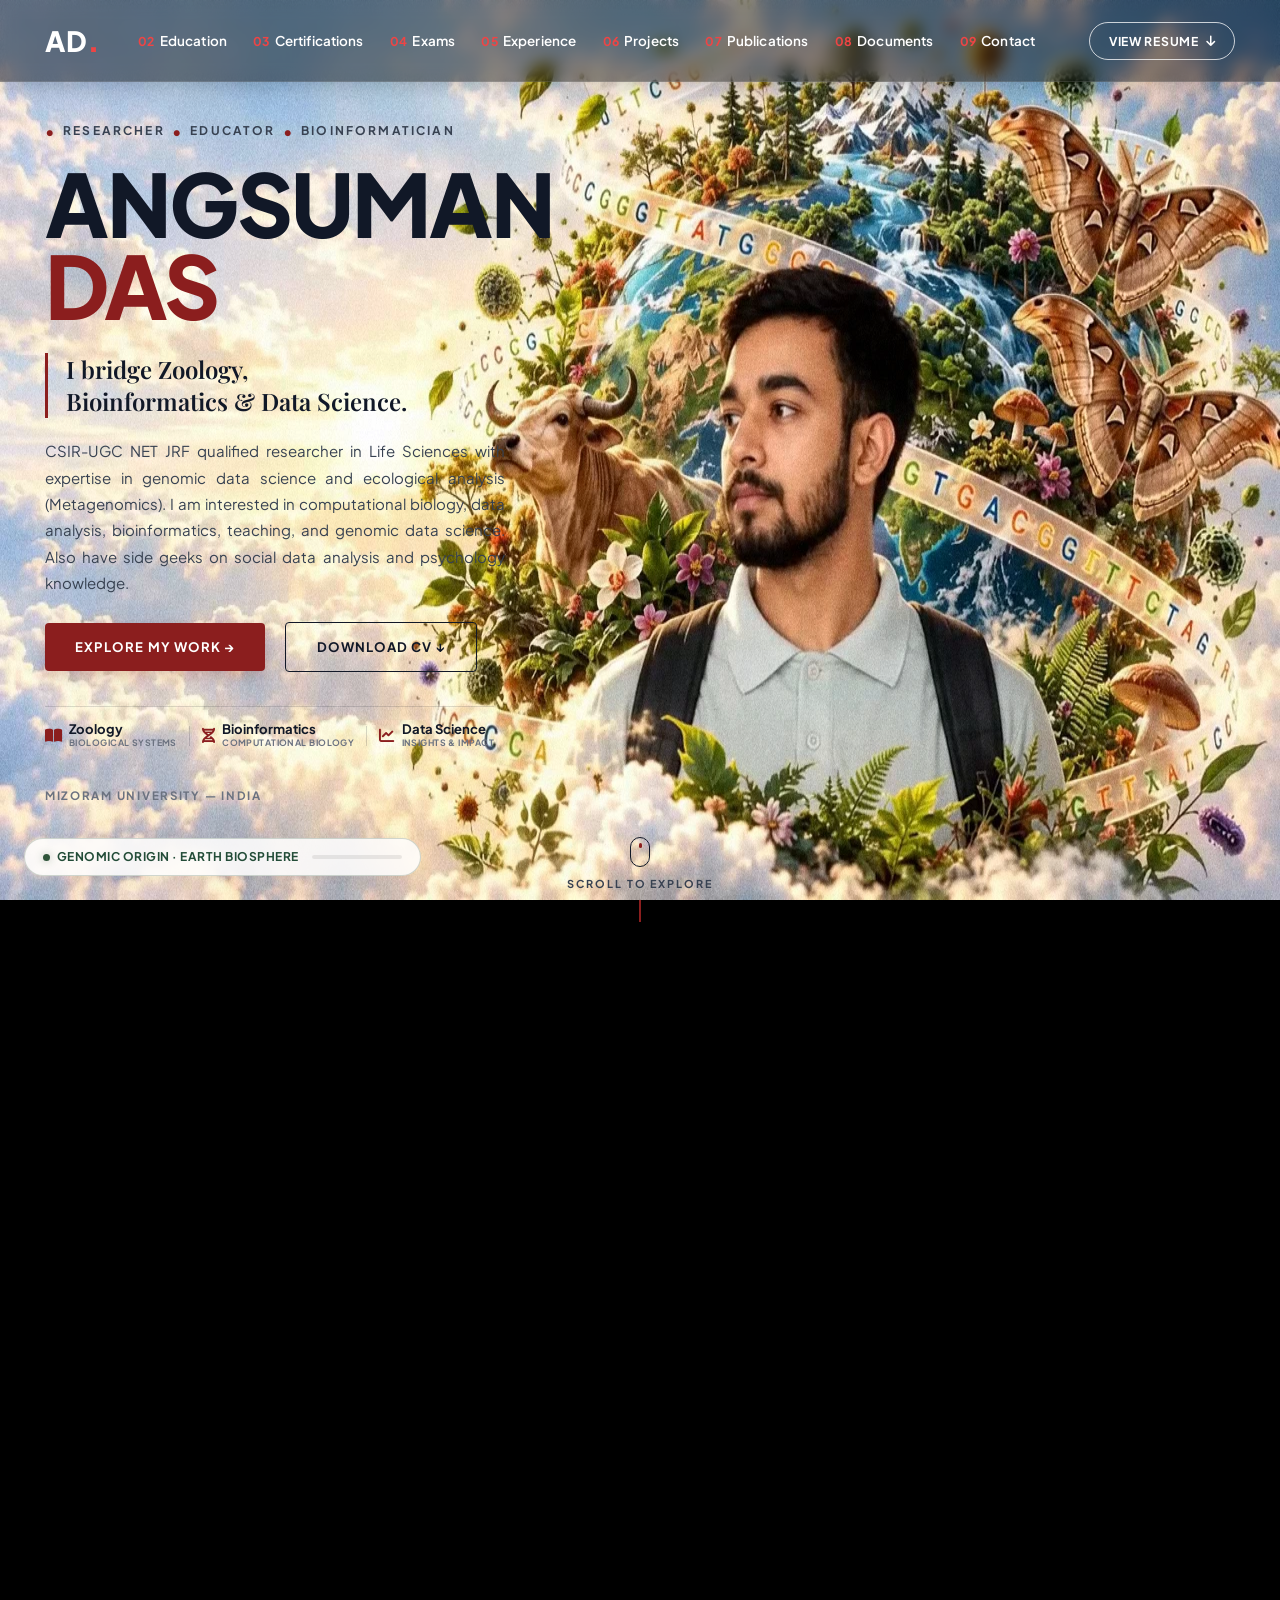
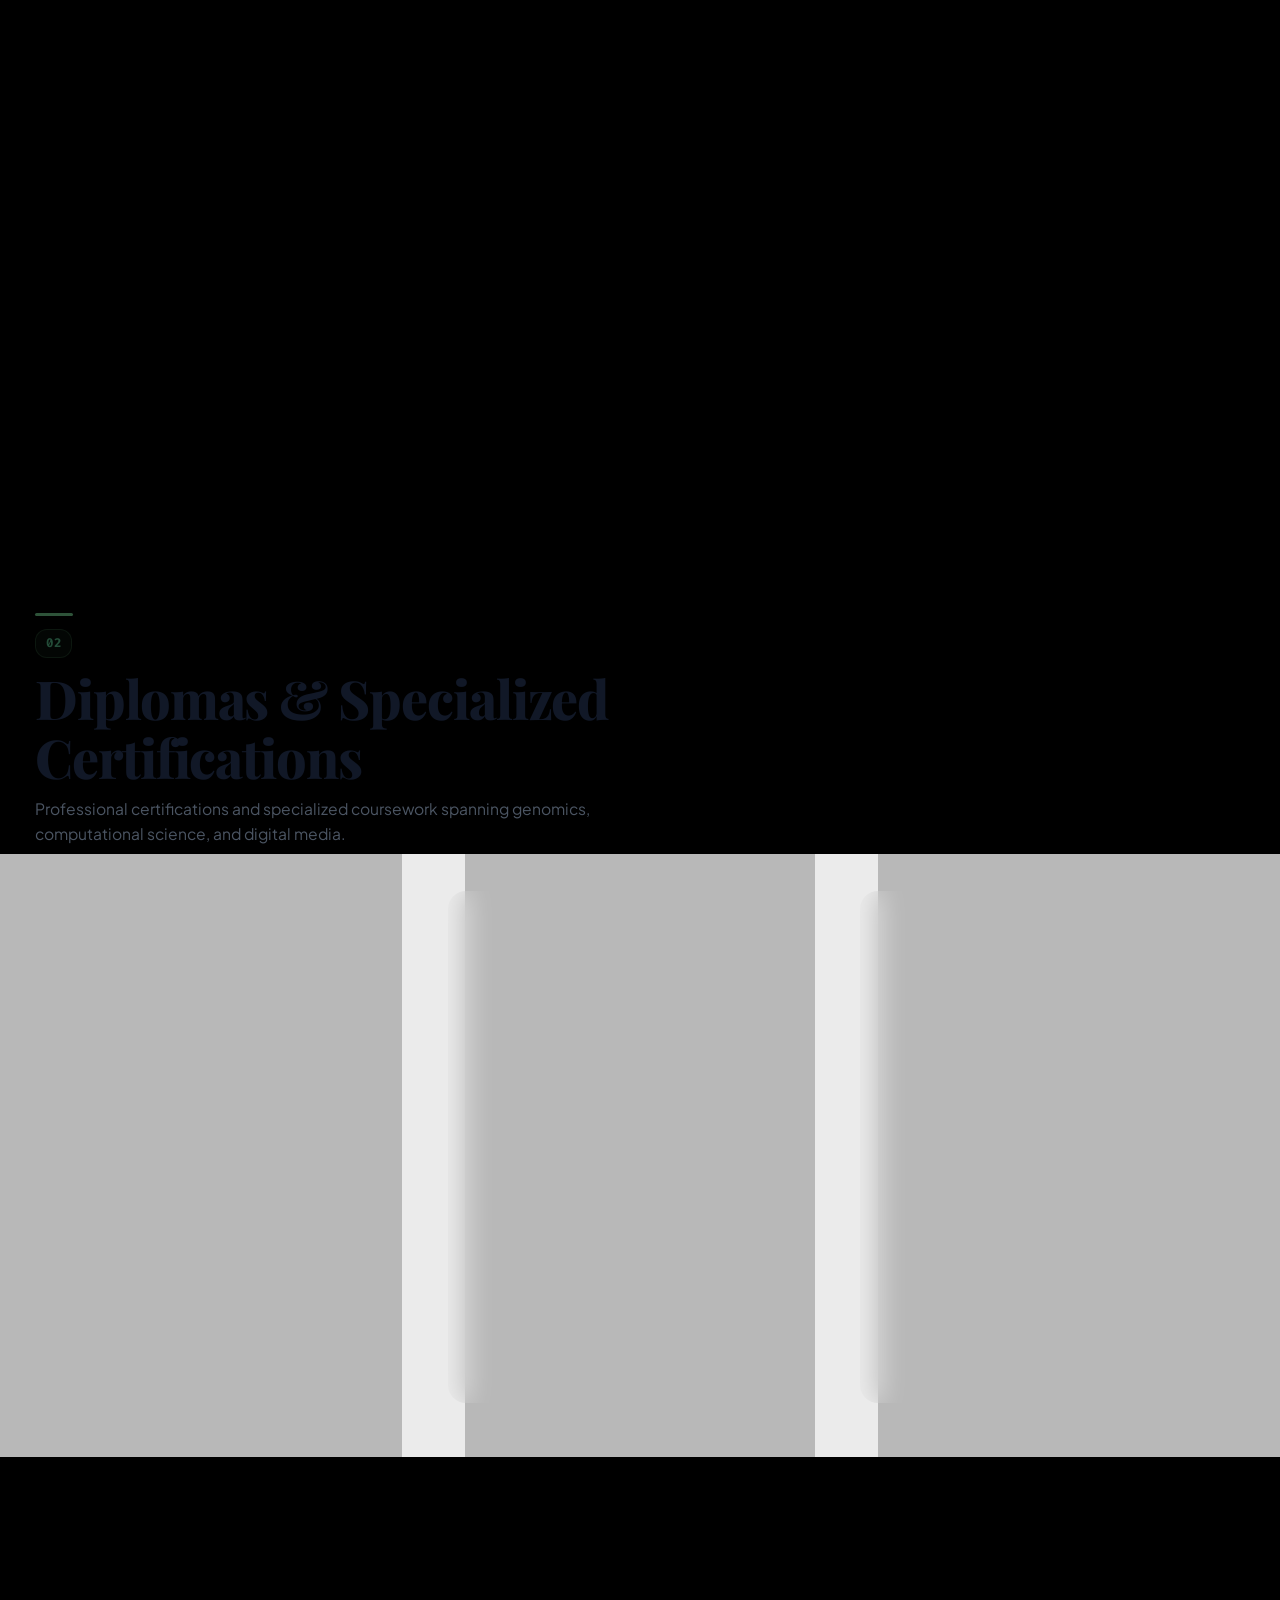
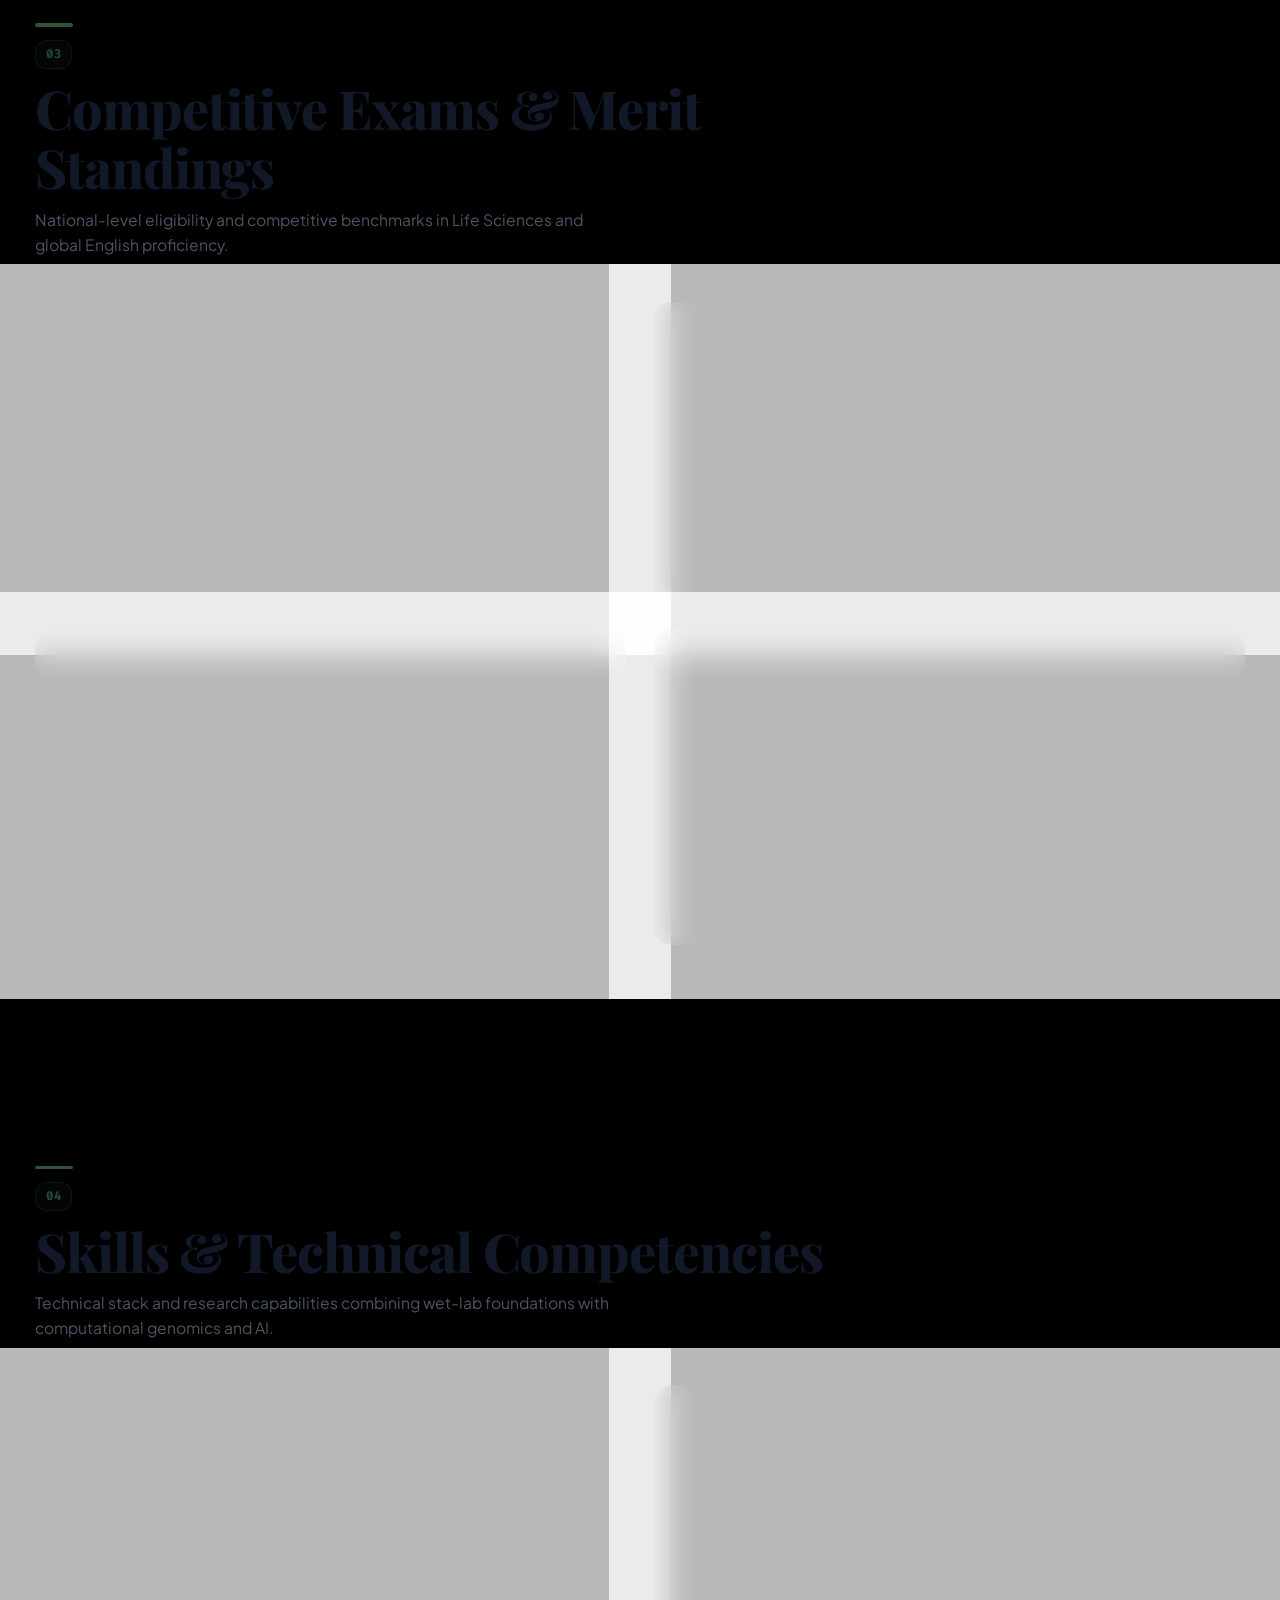
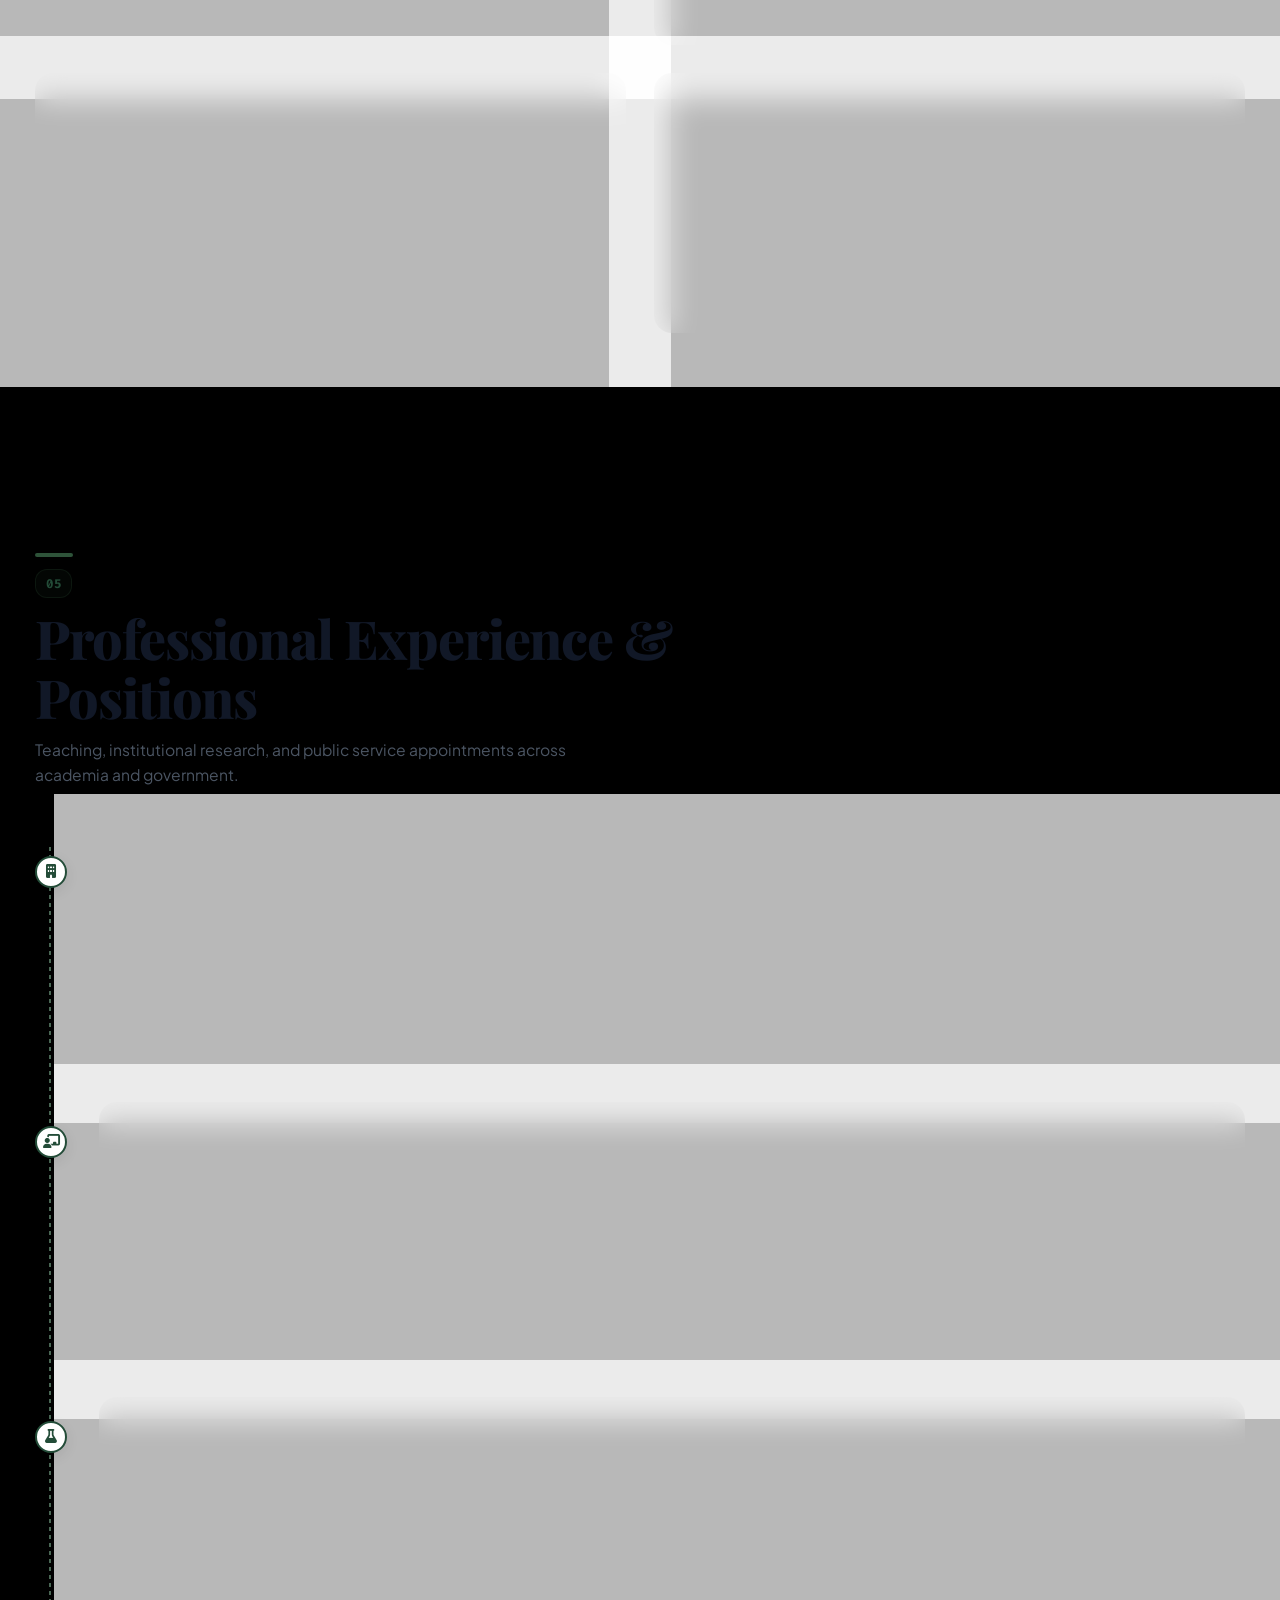
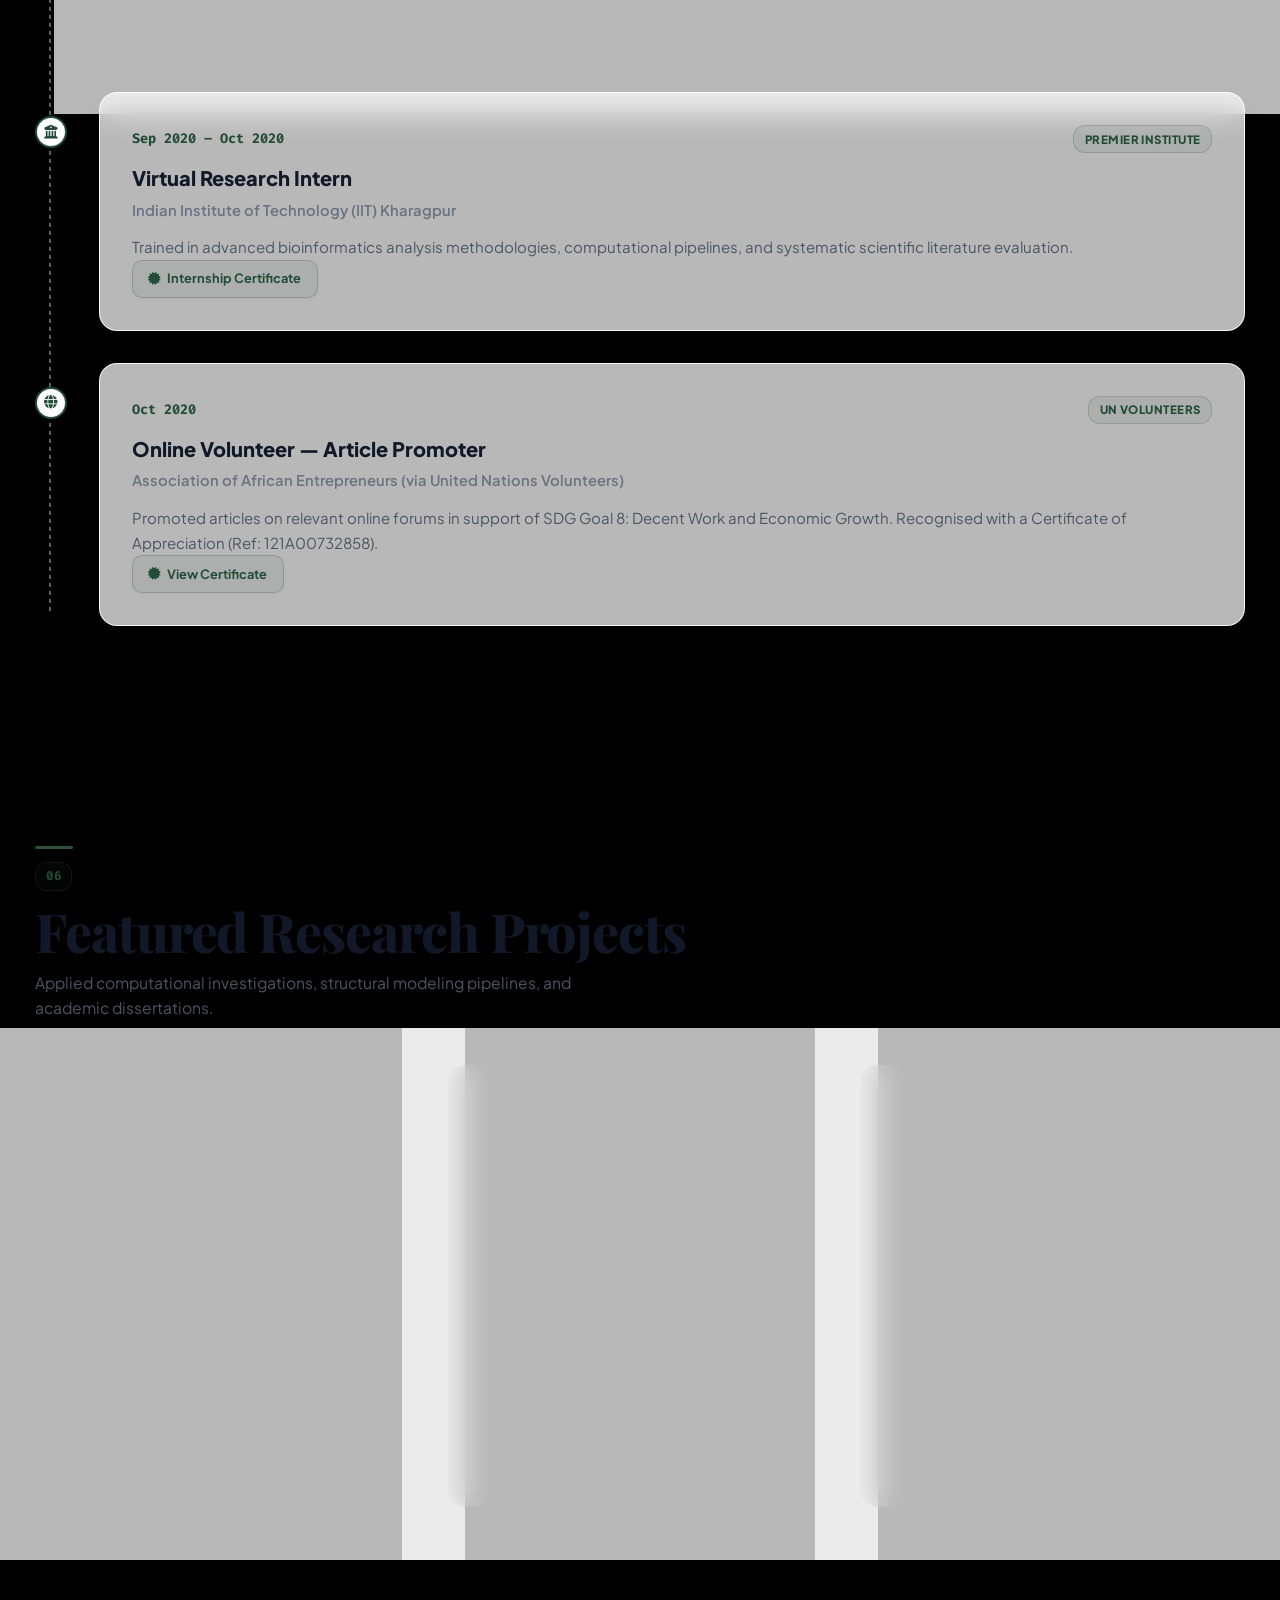
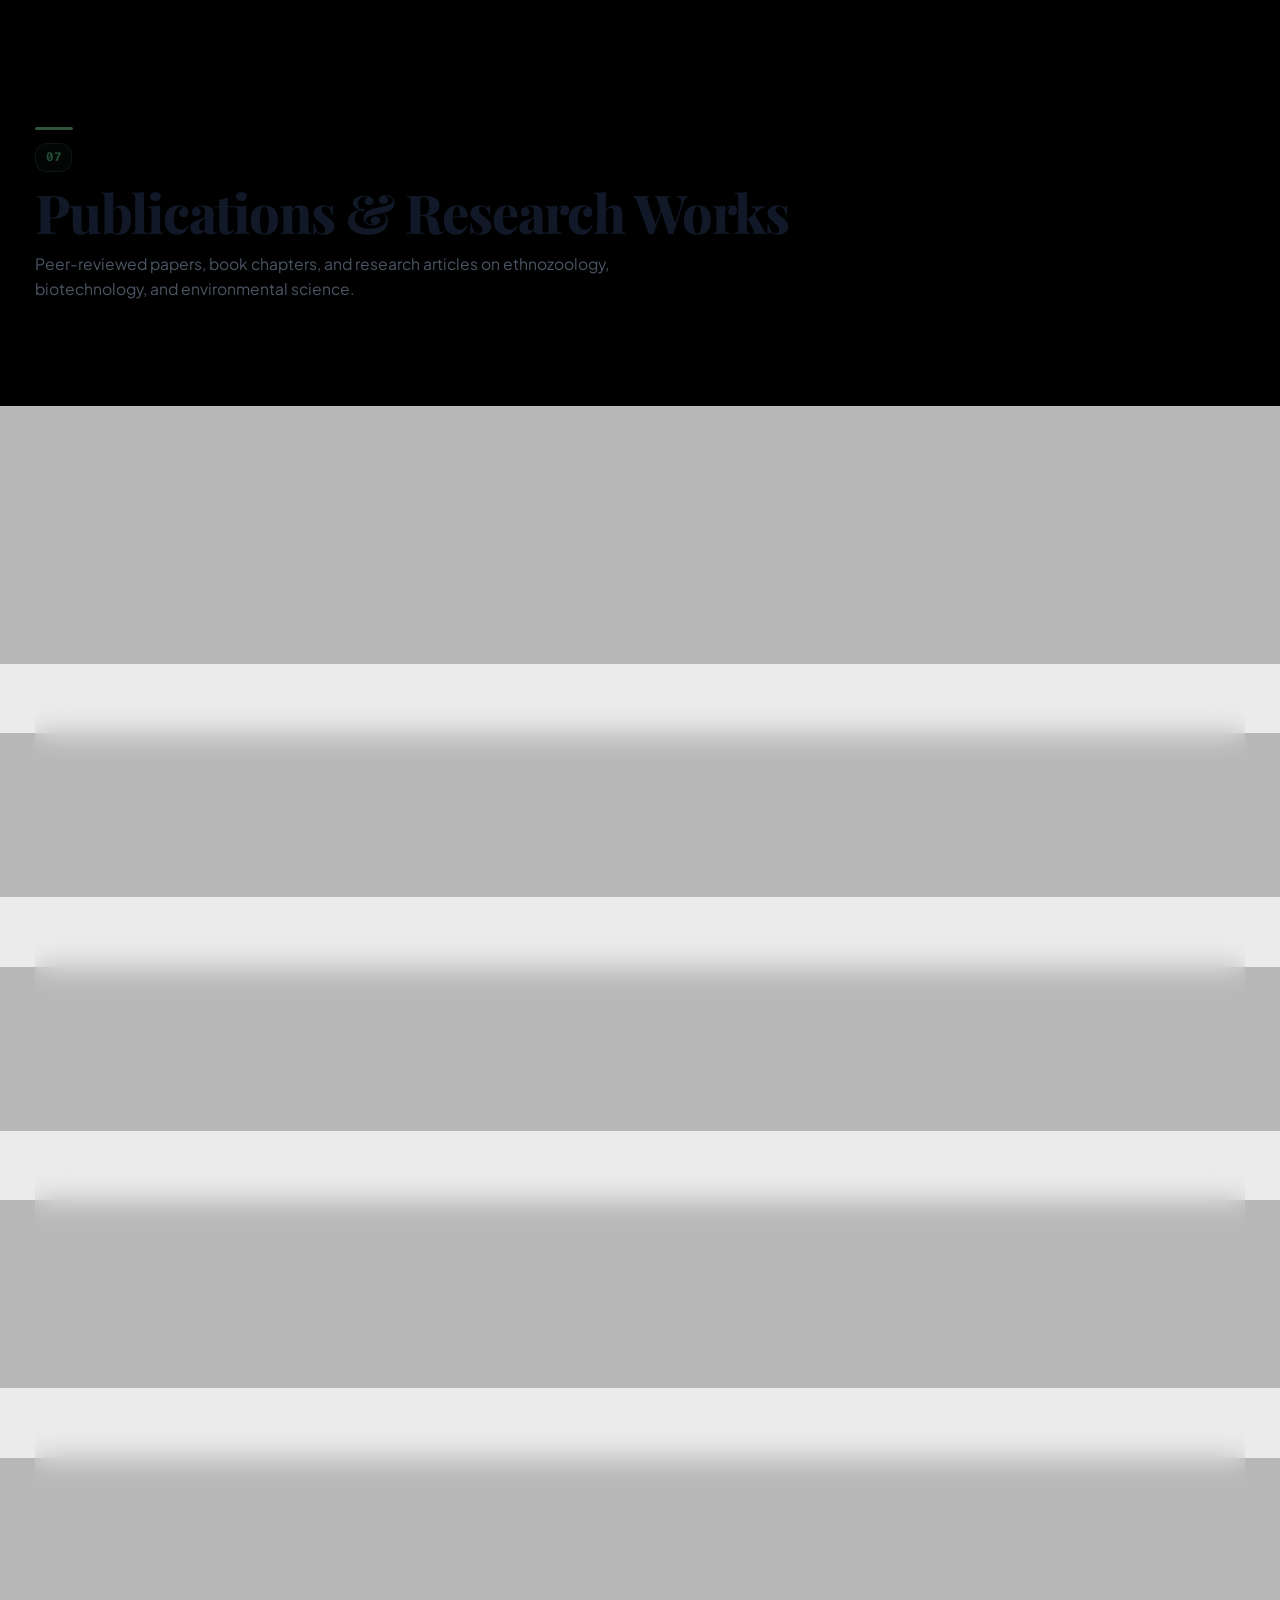
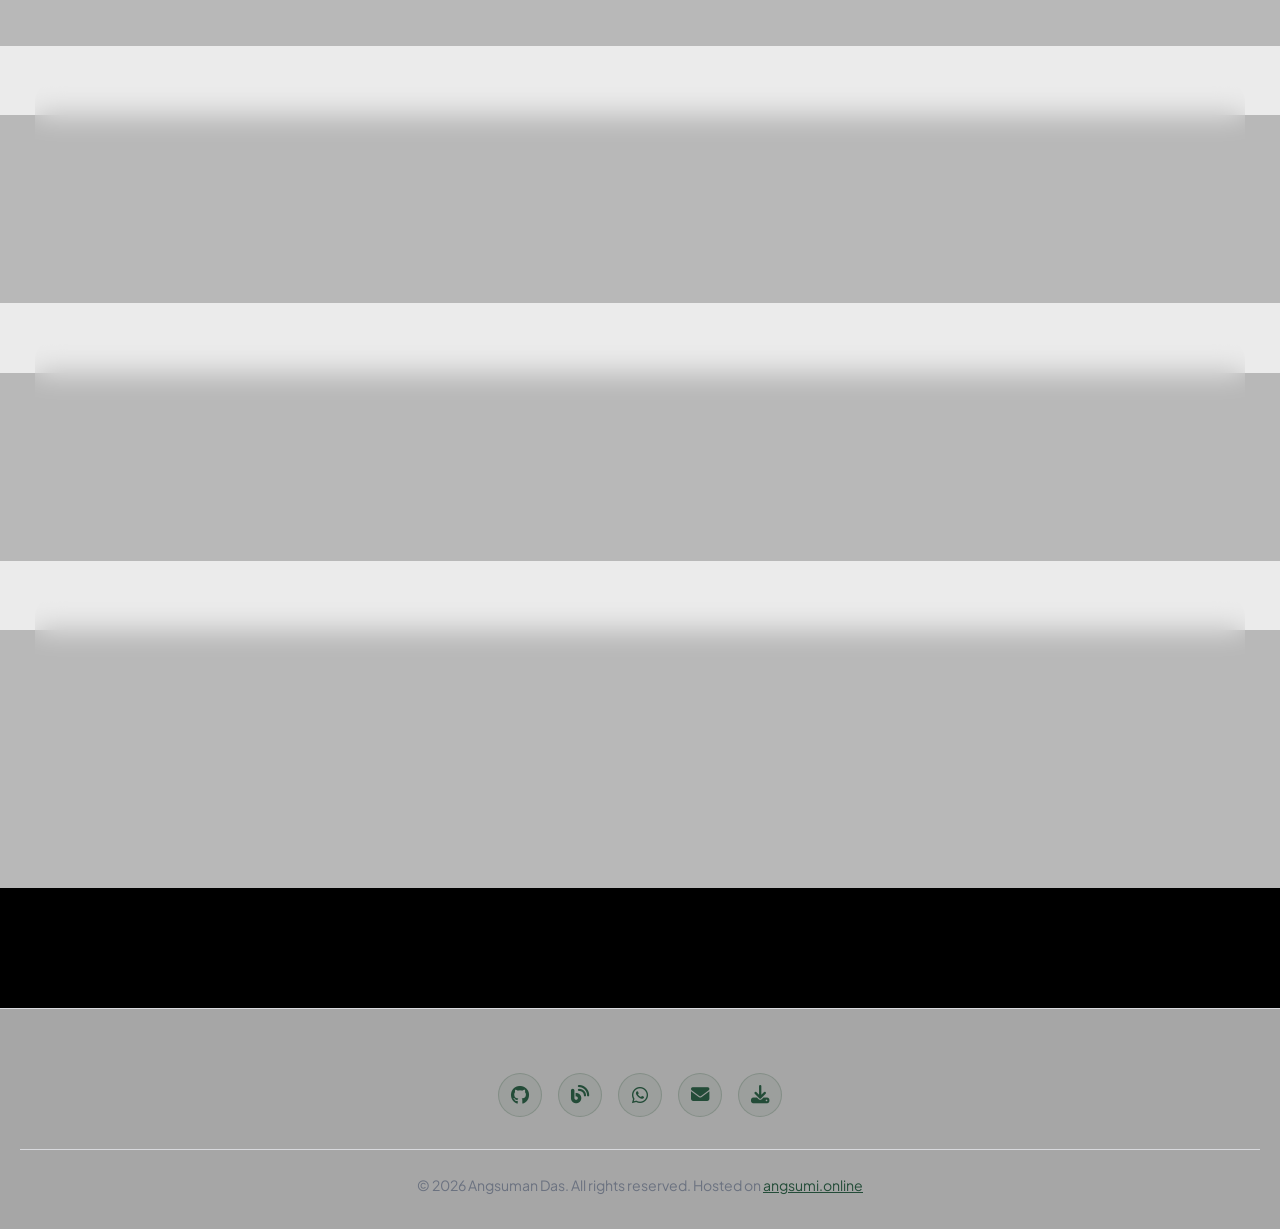
==== commit 5c02d81a: "Add SLET Certificate 2023 to competitive exams documents, index and download pages" ====
--- a/index.html
+++ b/index.html
@@ -483,6 +483,7 @@
                 </div>
                 <p class="exam-desc">Qualified for State Eligibility Test for Lectureship (Assistant Professor) in Life Sciences.</p>
                 <div class="doc-btn-group">
+                    <a href="./documents/competitive_exams/slet_certificate_2023.pdf" target="_blank" class="doc-btn"><i class="fas fa-award"></i> SLET Certificate 2023</a>
                     <a href="./documents/competitive_exams/slet_result_sheet_2023.pdf" target="_blank" class="doc-btn"><i class="fas fa-file-invoice"></i> Result Sheet 2023</a>
                     <a href="./documents/competitive_exams/slet_confirmation_page_2022.jpg" target="_blank" class="doc-btn"><i class="fas fa-certificate"></i> Confirmation Page 2022</a>
                 </div>
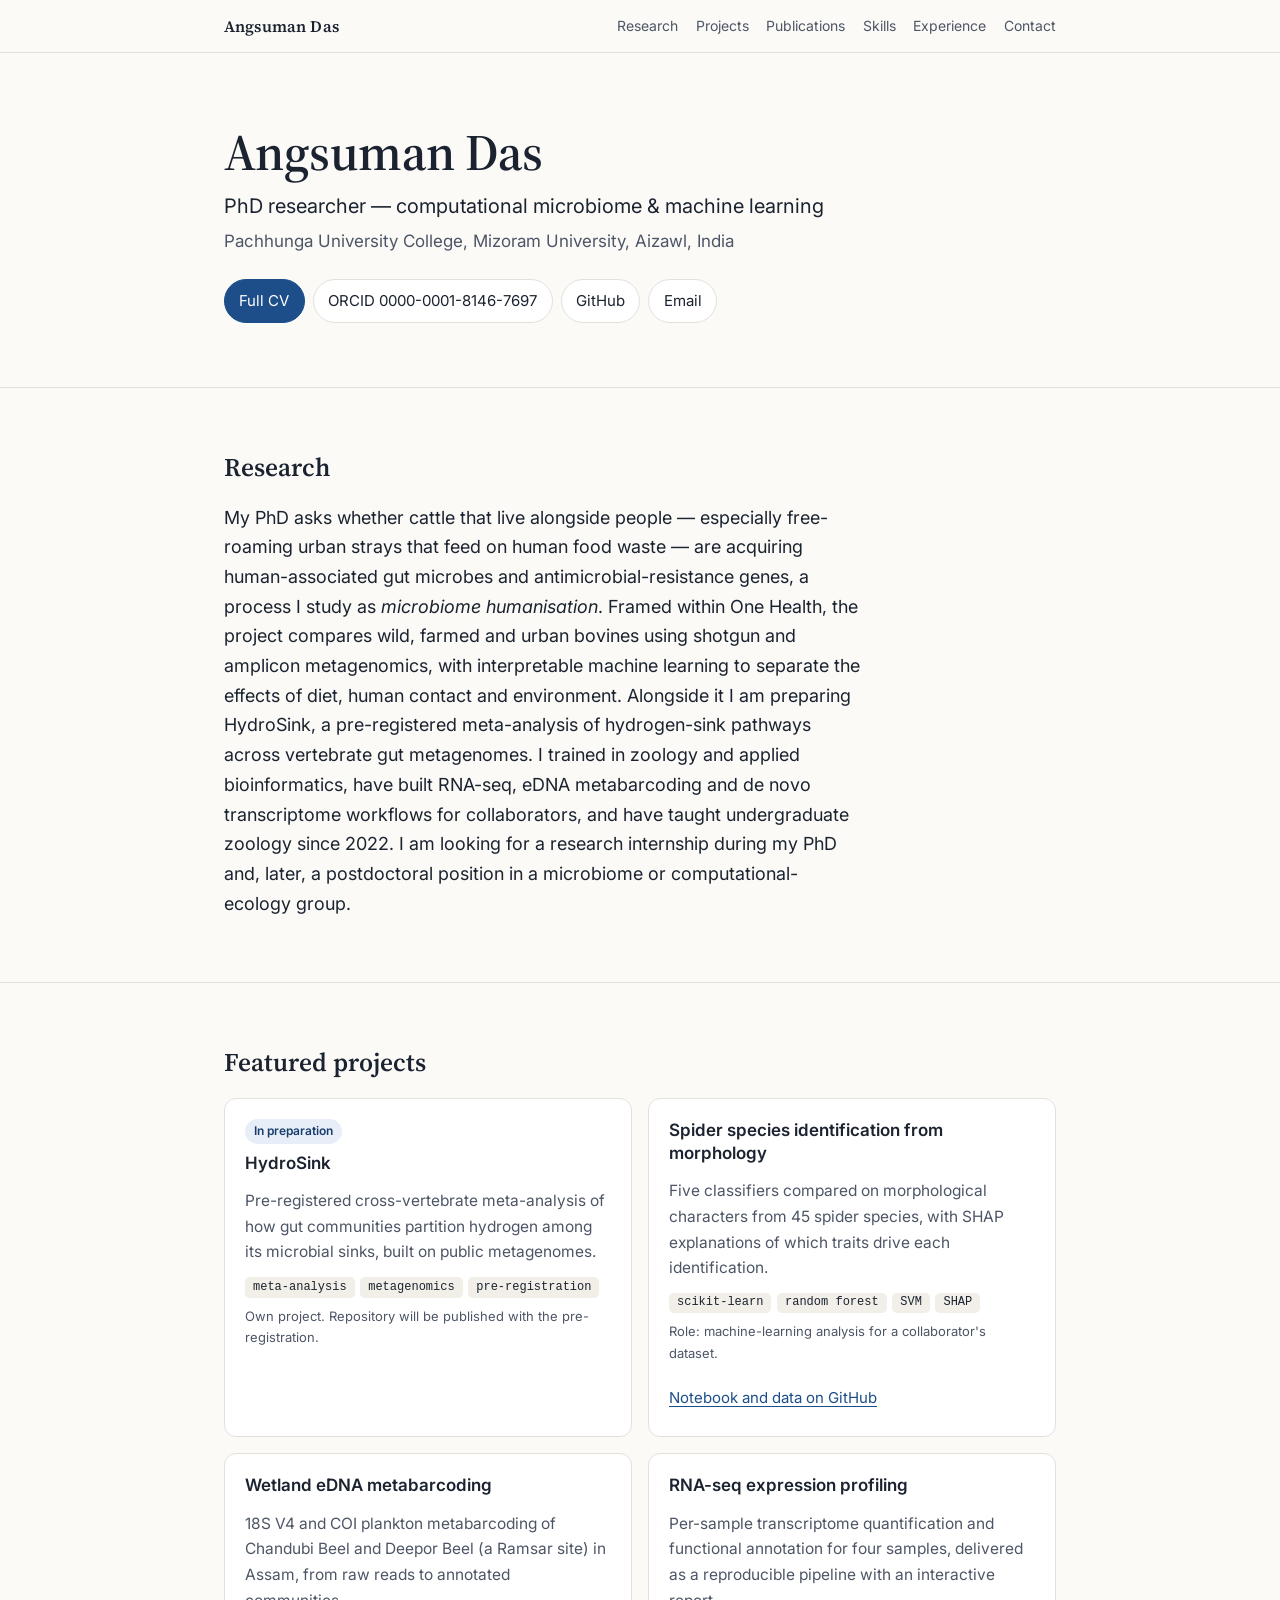
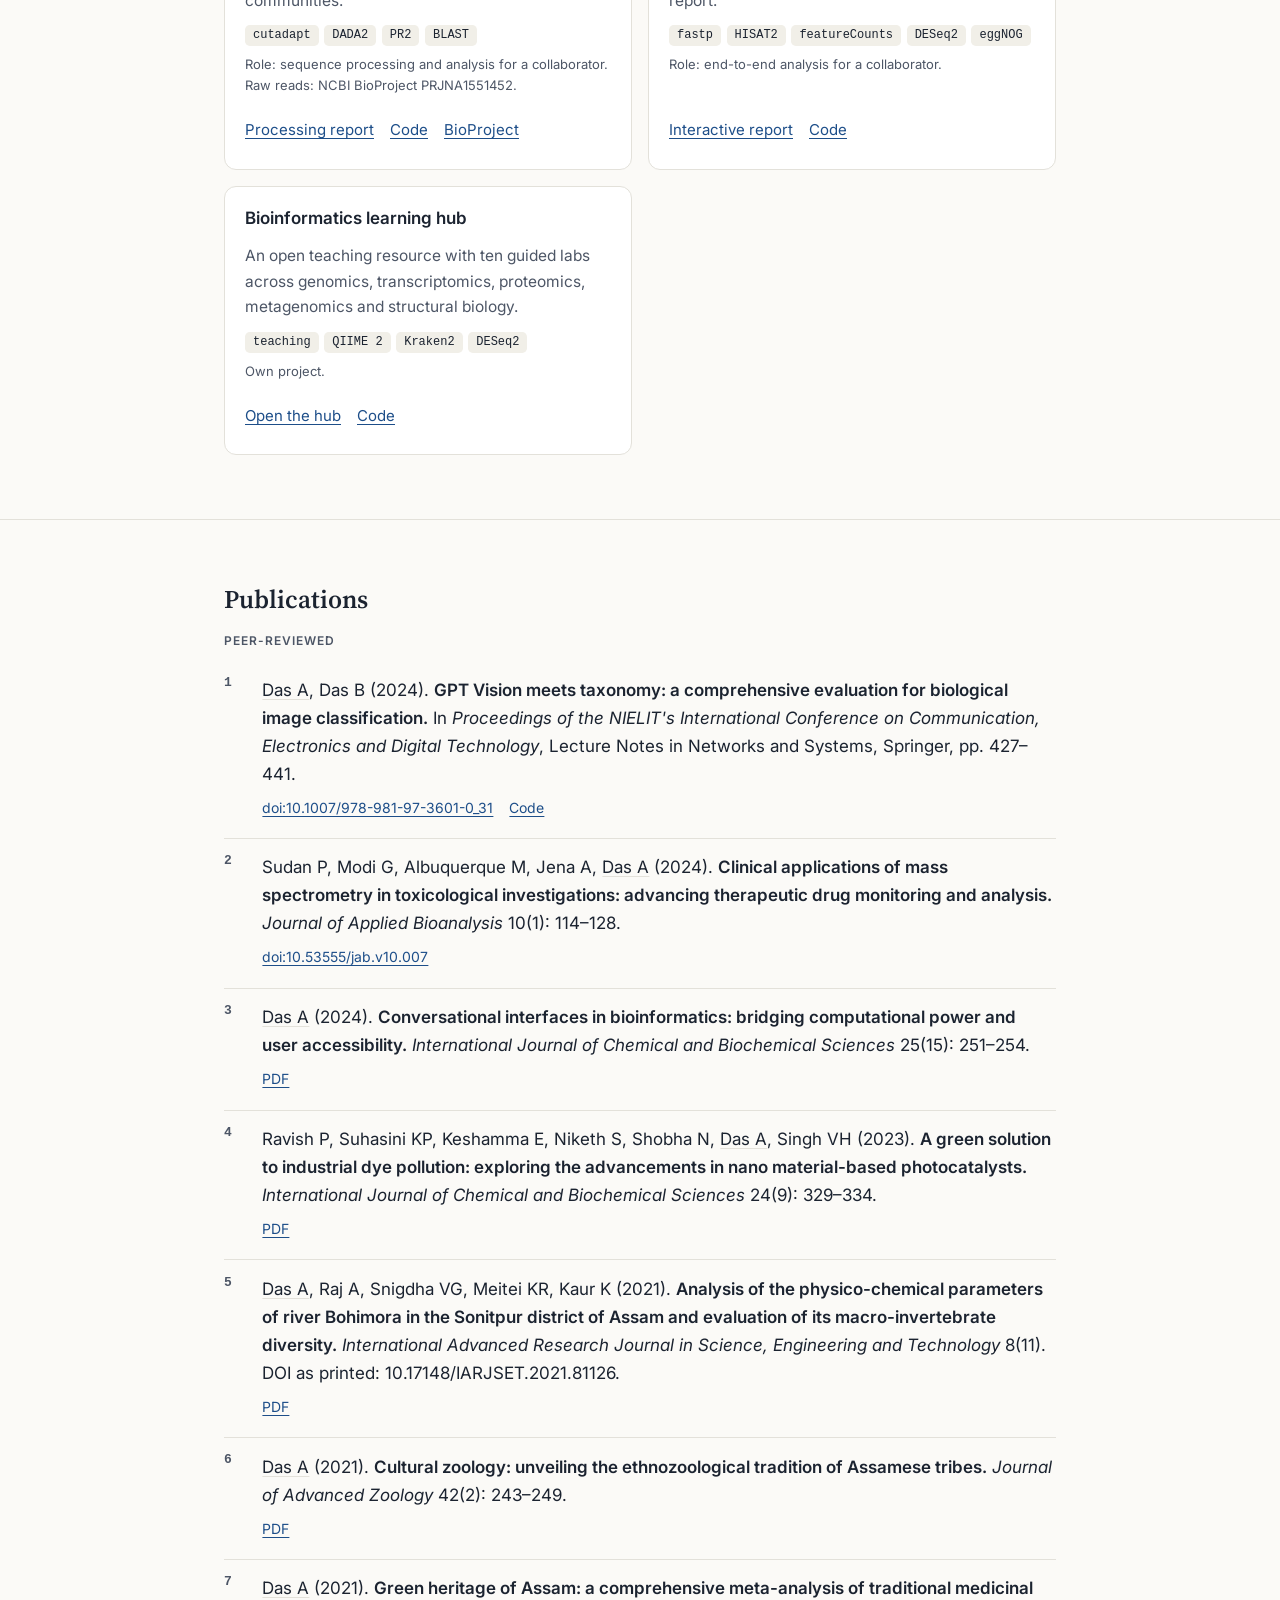
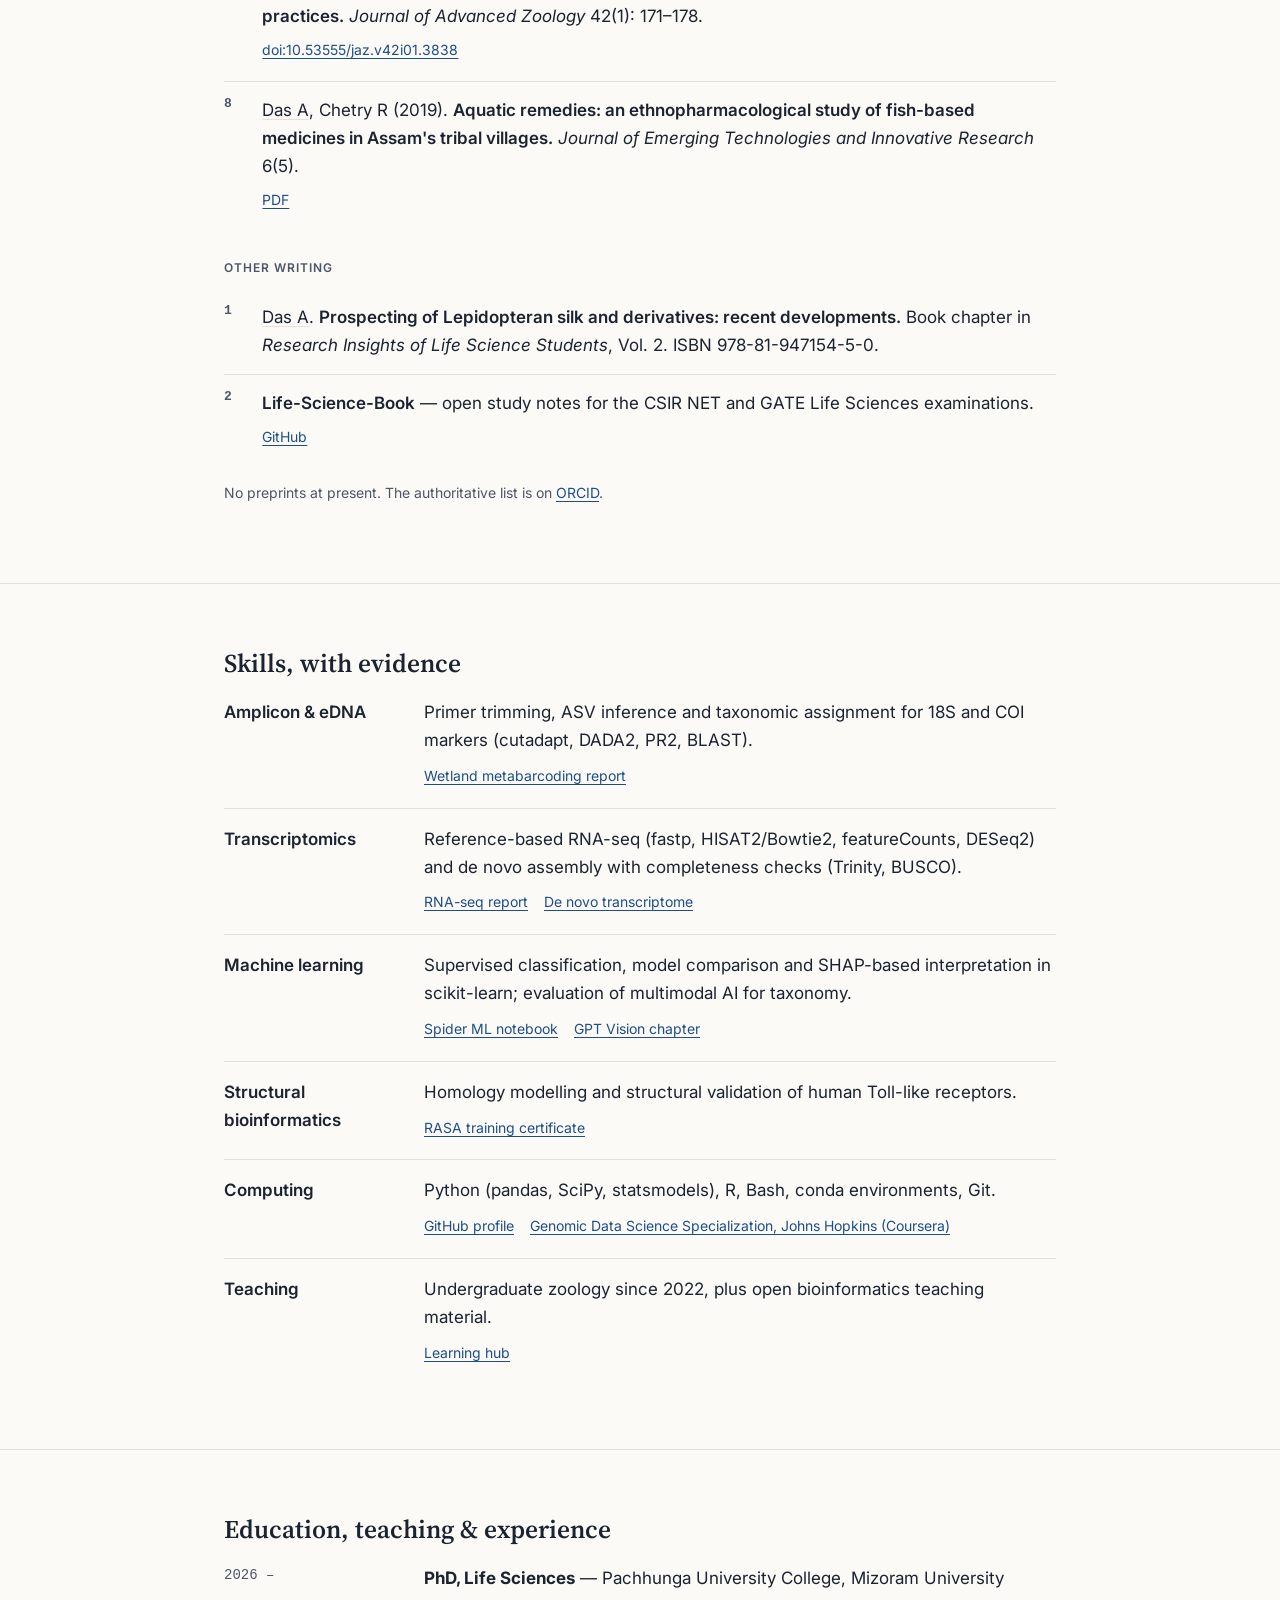
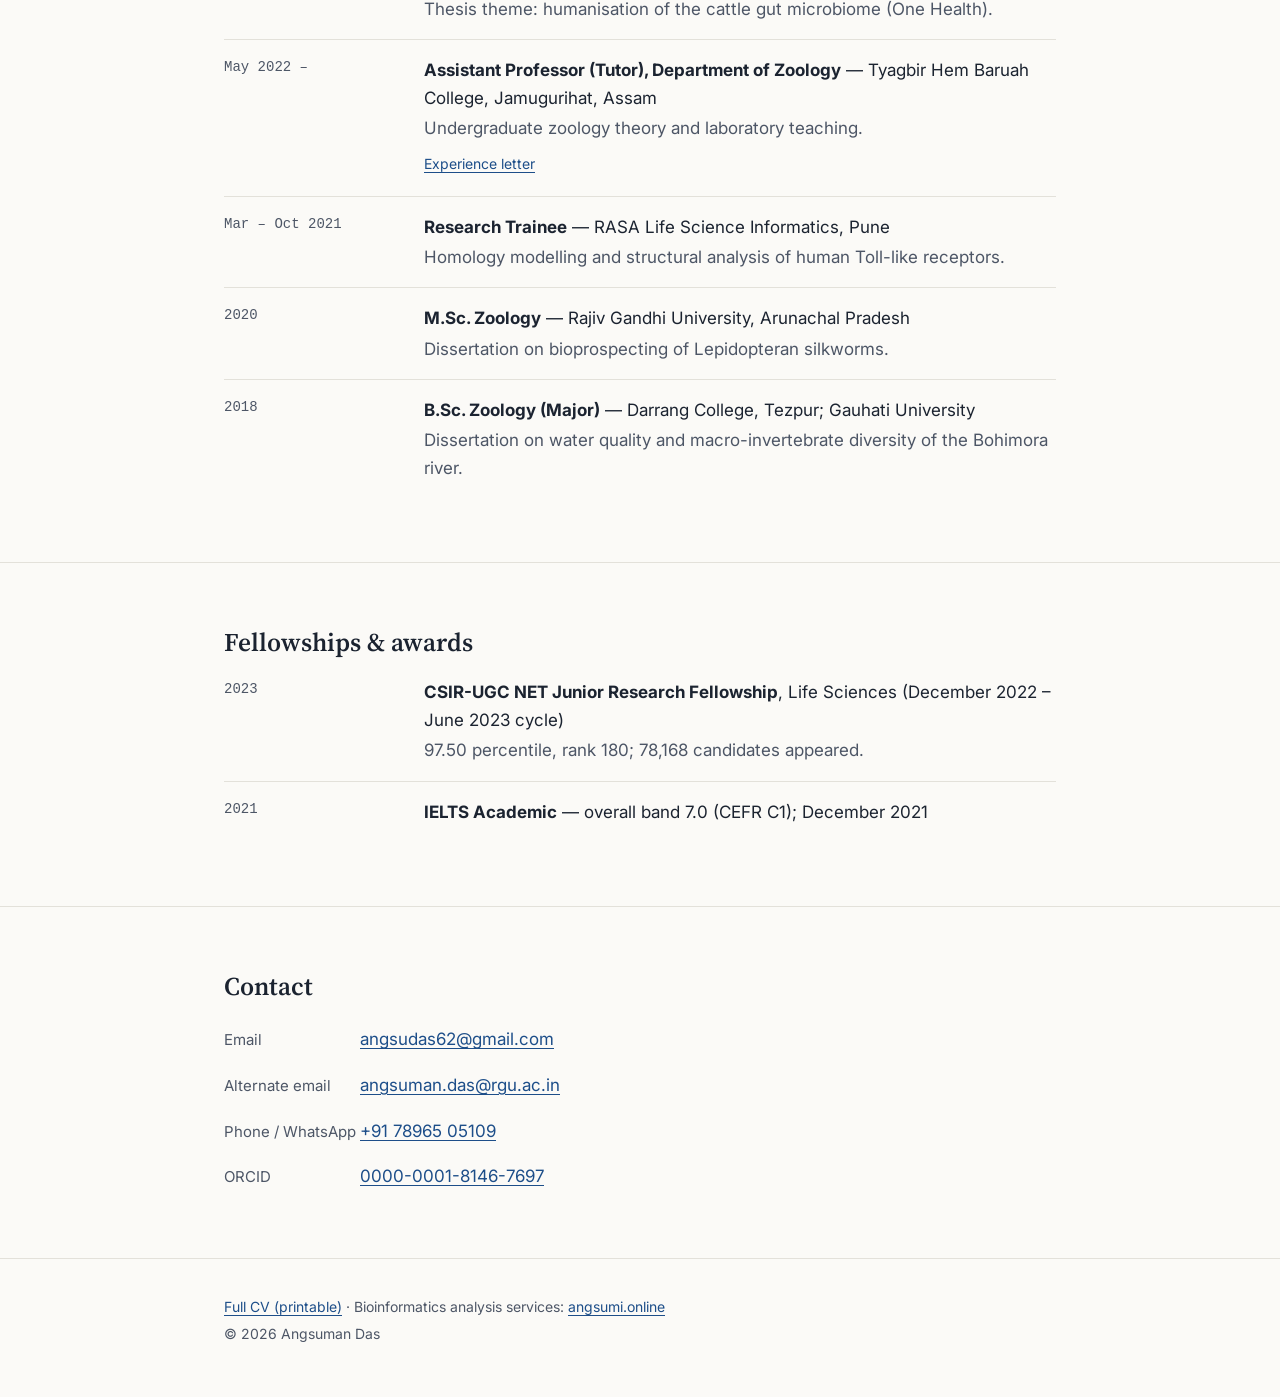
==== commit 3cb5e167: "Redesign CV as an academic research profile; remove private documents - New index.html for internati" ====
--- a/index.html
+++ b/index.html
@@ -1,969 +1,275 @@
 <!DOCTYPE html>
 <html lang="en">
 <head>
-    <meta charset="UTF-8">
-    <meta name="viewport" content="width=device-width, initial-scale=1.0">
-    <title>Angsuman Das | CSIR-UGC NET JRF Researcher, Bioinformatician & Educator</title>
-    <meta name="description" content="Official Academic Portfolio & CV of Angsuman Das — CSIR-UGC NET JRF Qualified Researcher in Life Sciences, Genomic Data Science, Homology Modeling & Zoology.">
-    <meta name="keywords" content="Angsuman Das, CSIR NET JRF, Bioinformatics, Genomic Data Science, Zoology, Computational Biology, RGU, Assam, ADRE">
-    <meta name="author" content="Angsuman Das">
-
-    <!-- Open Graph / Meta -->
-    <meta property="og:type" content="profile">
-    <meta property="og:title" content="Angsuman Das | Researcher & Bioinformatician">
-    <meta property="og:description" content="Portfolio of Angsuman Das - CSIR-UGC NET JRF, Genomic Data Science & Structural Bioinformatics.">
-    <meta property="og:image" content="../og-icon.png">
-    <meta property="og:url" content="https://angsumi.online/cv/">
-
-    <!-- Favicons -->
-    <link rel="icon" type="image/x-icon" href="../favicon.ico">
-    <link rel="icon" type="image/png" sizes="32x32" href="../favicon-32x32.png">
-    <link rel="apple-touch-icon" href="../apple-touch-icon.png">
-
-    <!-- Styles & Fonts -->
-    <link rel="stylesheet" href="style.css">
-    <link rel="preconnect" href="https://fonts.googleapis.com">
-    <link rel="preconnect" href="https://fonts.gstatic.com" crossorigin>
-    <link href="https://fonts.googleapis.com/css2?family=Cinzel:wght@600;700;800;900&family=Fira+Code:wght@400;500;600&family=Inter:wght@300;400;500;600;700;800;900&family=Playfair+Display:ital,wght@0,600;0,700;0,800;0,900;1,600;1,700&family=Plus+Jakarta+Sans:wght@400;500;600;700;800&display=swap" rel="stylesheet">
-    <link rel="stylesheet" href="https://cdnjs.cloudflare.com/ajax/libs/font-awesome/6.4.0/css/all.min.css">
-
-    <!-- Schema.org JSON-LD -->
-    <script type="application/ld+json">
-    {
-      "@context": "https://schema.org",
-      "@type": "Person",
-      "name": "Angsuman Das",
-      "url": "https://angsumi.online/cv/",
-      "jobTitle": "Researcher & Bioinformatician",
-      "worksFor": {
-        "@type": "Organization",
-        "name": "Tyagbir Hem Baruah College"
-      },
-      "alumniOf": [
-        {
-          "@type": "EducationalOrganization",
-          "name": "Rajiv Gandhi University"
-        },
-        {
-          "@type": "EducationalOrganization",
-          "name": "Gauhati University"
-        }
-      ],
-      "knowsAbout": ["Bioinformatics", "Genomic Data Science", "Zoology", "Homology Modeling", "Structural Biology", "Biochemistry"],
-      "sameAs": [
-        "https://github.com/Angsumi",
-        "https://rangachakua.blogspot.com"
-      ]
-    }
-    </script>
+<meta charset="utf-8">
+<meta name="viewport" content="width=device-width, initial-scale=1">
+<title>Angsuman Das — Computational Microbiome &amp; Machine Learning</title>
+<meta name="description" content="Angsuman Das is a PhD researcher at Mizoram University working on computational microbiome science and machine learning: cattle gut microbiome humanisation, One Health, metagenomics and interpretable ML.">
+<link rel="canonical" href="https://angsumi.online/cv/">
+<meta name="author" content="Angsuman Das">
+<meta name="robots" content="index, follow">
+<meta name="theme-color" content="#1d4e89">
+<meta property="og:type" content="profile">
+<meta property="og:title" content="Angsuman Das — Computational Microbiome &amp; Machine Learning">
+<meta property="og:description" content="PhD researcher at Mizoram University: gut microbiome humanisation in cattle, One Health, metagenomics and interpretable machine learning.">
+<meta property="og:url" content="https://angsumi.online/cv/">
+<meta property="og:site_name" content="Angsuman Das">
+<meta property="og:locale" content="en_GB">
+<meta property="profile:first_name" content="Angsuman">
+<meta property="profile:last_name" content="Das">
+<meta name="twitter:card" content="summary">
+<meta name="twitter:title" content="Angsuman Das — Computational Microbiome &amp; Machine Learning">
+<meta name="twitter:description" content="PhD researcher at Mizoram University: gut microbiome humanisation in cattle, One Health, metagenomics and interpretable machine learning.">
+<link rel="icon" href="data:image/svg+xml,%3Csvg xmlns='http://www.w3.org/2000/svg' viewBox='0 0 64 64'%3E%3Crect width='64' height='64' rx='14' fill='%231d4e89'/%3E%3Ctext x='32' y='43' font-family='Georgia,serif' font-size='30' font-weight='600' text-anchor='middle' fill='%23fff'%3EAD%3C/text%3E%3C/svg%3E">
+<link rel="preconnect" href="https://fonts.googleapis.com">
+<link rel="preconnect" href="https://fonts.gstatic.com" crossorigin>
+<link rel="stylesheet" href="https://fonts.googleapis.com/css2?family=Inter:wght@400;500;600&amp;family=Source+Serif+4:opsz,wght@8..60,600&amp;display=swap">
+<link rel="stylesheet" href="academic.css">
+<script type="application/ld+json">
+{
+  "@context": "https://schema.org",
+  "@type": "ProfilePage",
+  "url": "https://angsumi.online/cv/",
+  "mainEntity": {
+    "@type": "Person",
+    "@id": "https://angsumi.online/cv/#person",
+    "name": "Angsuman Das",
+    "url": "https://angsumi.online/cv/",
+    "jobTitle": "PhD researcher",
+    "description": "PhD researcher in computational microbiome science and machine learning.",
+    "affiliation": {
+      "@type": "CollegeOrUniversity",
+      "name": "Mizoram University",
+      "department": { "@type": "Organization", "name": "Pachhunga University College" }
+    },
+    "alumniOf": [
+      { "@type": "CollegeOrUniversity", "name": "Rajiv Gandhi University" },
+      { "@type": "CollegeOrUniversity", "name": "Gauhati University" }
+    ],
+    "knowsAbout": ["Gut microbiome", "Metagenomics", "One Health", "Antimicrobial resistance", "eDNA metabarcoding", "RNA-seq", "Machine learning", "Bioinformatics", "Zoology"],
+    "identifier": { "@type": "PropertyValue", "propertyID": "ORCID", "value": "0000-0001-8146-7697" },
+    "sameAs": [
+      "https://orcid.org/0000-0001-8146-7697",
+      "https://github.com/Angsumi"
+    ]
+  }
+}
+</script>
 </head>
 <body>
-    <!-- ULTRA-SMOOTH CANVAS IMAGE-SEQUENCE BACKGROUND (ZERO STUTTER) -->
-    <div class="video-bg-container" id="videoBgWrapper">
-        <canvas id="bgScrollCanvas" class="bg-scroll-canvas" width="1280" height="720"></canvas>
-        <!-- Ambient Contrast & Mesh Overlay -->
-        <div class="video-bg-overlay"></div>
-        <div class="video-grid-overlay"></div>
-    </div>
-
-    <!-- SCROLL PROGRESS HUD INDICATOR -->
-    <div class="scroll-hud" id="scrollHud">
-        <div class="hud-phase-badge">
-            <span class="hud-dot"></span>
-            <span id="hudPhaseName">GENOME ORIGIN</span>
-        </div>
-        <div class="hud-progress-track">
-            <div class="hud-progress-bar" id="hudProgressBar"></div>
-        </div>
-    </div>
-
-    <!-- Navigation -->
-    <nav id="navbar">
-        <div class="nav-content">
-            <a href="index.html" class="nav-brand-logo">
-                <span class="logo-serif">AD</span><span class="logo-dot-red">.</span>
-            </a>
-            
-            <ul class="nav-links" id="navLinks">
-                <li><a href="#education"><span class="nav-num">02</span> Education</a></li>
-                <li><a href="#diplomas"><span class="nav-num">03</span> Certifications</a></li>
-                <li><a href="#exams"><span class="nav-num">04</span> Exams</a></li>
-                <li><a href="#experience"><span class="nav-num">05</span> Experience</a></li>
-                <li><a href="#projects"><span class="nav-num">06</span> Projects</a></li>
-                <li><a href="#publications"><span class="nav-num">07</span> Publications</a></li>
-                <li><a href="download.html"><span class="nav-num">08</span> Documents</a></li>
-                <li><a href="#contact" id="navContactTrigger"><span class="nav-num">09</span> Contact</a></li>
-            </ul>
-
-            <div class="nav-actions">
-                <a href="./documents/resume/NEW_RESUME.pdf" target="_blank" class="nav-btn-resume">
-                    <span>VIEW RESUME</span>
-                    <i class="fas fa-arrow-down"></i>
-                </a>
-                <button class="mobile-toggle" id="mobileToggle" aria-label="Toggle navigation menu">
-                    <i class="fas fa-bars"></i>
-                </button>
-            </div>
-        </div>
+<a class="skip" href="#main">Skip to content</a>
+
+<header class="topbar">
+  <div class="wrap">
+    <a class="brand" href="#top">Angsuman Das</a>
+    <nav class="topnav" aria-label="Sections">
+      <a href="#research">Research</a>
+      <a href="#projects">Projects</a>
+      <a href="#publications">Publications</a>
+      <a class="opt" href="#skills">Skills</a>
+      <a class="opt" href="#experience">Experience</a>
+      <a href="#contact">Contact</a>
     </nav>
-
-    <!-- Hero Section (Placement & Text Matching Reference Image Exactly) -->
-    <header id="hero" data-phase="GENOMIC ORIGIN &middot; EARTH BIOSPHERE">
-        <div class="hero-wrapper">
-            <!-- Left Main Column -->
-            <div class="hero-left-col">
-                <!-- Eyebrow Tag -->
-                <div class="hero-tagline">
-                    <span class="tag-bullet">•</span> RESEARCHER
-                    <span class="tag-bullet">•</span> EDUCATOR
-                    <span class="tag-bullet">•</span> BIOINFORMATICIAN
-                </div>
-
-                <!-- Primary Name Headline -->
-                <h1 class="hero-serif-title">
-                    <span class="name-angsuman">ANGSUMAN</span>
-                    <span class="name-das">DAS</span>
-                </h1>
-
-                <!-- Left Bordered Quote -->
-                <div class="hero-quote-bar">
-                    <p>I bridge Zoology,<br>Bioinformatics &amp; Data Science.</p>
-                </div>
-
-                <!-- Bio Summary -->
-                <p class="hero-body-text">
-                    CSIR-UGC NET JRF qualified researcher in Life Sciences with expertise in genomic data science and ecological analysis (Metagenomics). I am interested in computational biology, data analysis, bioinformatics, teaching, and genomic data science. Also have side geeks on social data analysis and psychology knowledge.
-                </p>
-
-                <!-- Action Buttons -->
-                <div class="hero-cta-buttons">
-                    <a href="#about" class="btn-hero-crimson">EXPLORE MY WORK &rarr;</a>
-                    <a href="./documents/resume/NEW_RESUME.pdf" target="_blank" class="btn-hero-outline">DOWNLOAD CV &darr;</a>
-                </div>
-
-                <!-- Three Pillars -->
-                <div class="hero-pillars-row">
-                    <div class="pillar-box">
-                        <i class="fas fa-book-open pillar-icon"></i>
-                        <div class="pillar-meta">
-                            <h4 class="pillar-name">Zoology</h4>
-                            <span class="pillar-label">BIOLOGICAL SYSTEMS</span>
-                        </div>
-                    </div>
-                    <div class="pillar-v-divider"></div>
-                    <div class="pillar-box">
-                        <i class="fas fa-dna pillar-icon"></i>
-                        <div class="pillar-meta">
-                            <h4 class="pillar-name">Bioinformatics</h4>
-                            <span class="pillar-label">COMPUTATIONAL BIOLOGY</span>
-                        </div>
-                    </div>
-                    <div class="pillar-v-divider"></div>
-                    <div class="pillar-box">
-                        <i class="fas fa-chart-line pillar-icon"></i>
-                        <div class="pillar-meta">
-                            <h4 class="pillar-name">Data Science</h4>
-                            <span class="pillar-label">INSIGHTS &amp; IMPACT</span>
-                        </div>
-                    </div>
-                </div>
-
-                <!-- Bottom Left University Tag -->
-                <div class="hero-institution-caption">
-                    <span>MIZORAM UNIVERSITY &mdash; INDIA</span>
-                </div>
-            </div>
-        </div>
-
-        <!-- Bottom Center Scroll Indicator -->
-        <div class="hero-bottom-scroll-cue">
-            <div class="mouse-symbol">
-                <span class="mouse-scroller"></span>
-            </div>
-            <span class="scroll-cue-title">SCROLL TO EXPLORE</span>
-            <div class="scroll-cue-red-stem"></div>
-        </div>
-    </header>
-
-    <!-- SECTION 2: EDUCATION (Available from 101st Frame) -->
-    <section id="education" class="section section-education" data-phase="ACADEMIC ROOTS &middot; EDUCATION">
-        <div class="edu-top-header">
-            <div class="edu-accent-bar"></div>
-            <h2 class="edu-main-title">Education</h2>
-            <p class="edu-main-desc">
-                A strong foundation in life sciences, with continuous learning across biology, data analysis and global research methodologies.
-            </p>
-        </div>
-
-        <div class="edu-timeline-layout">
-            <!-- Left Timeline Track -->
-            <div class="edu-timeline-track">
-                <!-- Item 1: Ph.D. -->
-                <div class="edu-timeline-row">
-                    <div class="edu-timeline-side">
-                        <div class="edu-year-box">
-                            <span class="year-single">2026</span>
-                        </div>
-                        <div class="edu-node-circle circle-phd">
-                            <i class="fas fa-graduation-cap"></i>
-                        </div>
-                    </div>
-                    <div class="edu-card-glass">
-                        <div class="edu-card-content">
-                            <h3 class="edu-degree-title">Ph.D. in Life Sciences</h3>
-                            <p class="edu-inst-title">Pachhunga University College, Mizoram University</p>
-                            <span class="edu-loc-pill"><i class="fas fa-map-marker-alt"></i> Aizawl, Mizoram</span>
-                        </div>
-                        <div class="edu-card-vignette">
-                            <img src="assets/buildings/puc.png" alt="Pachhunga University College" class="vignette-img">
-                        </div>
-                    </div>
-                </div>
-
-                <!-- Item 2: M.Sc. in Zoology -->
-                <div class="edu-timeline-row">
-                    <div class="edu-timeline-side">
-                        <div class="edu-year-box">
-                            <span class="year-single">2020</span>
-                        </div>
-                        <div class="edu-node-circle circle-msc">
-                            <i class="fas fa-microscope"></i>
-                        </div>
-                    </div>
-                    <div class="edu-card-glass">
-                        <div class="edu-card-content">
-                            <h3 class="edu-degree-title">M.Sc. in Zoology</h3>
-                            <p class="edu-inst-title">Tezpur University</p>
-                            <div class="edu-doc-inline-links">
-                                <a href="./documents/academic/MSc_Master/msc_sem4_marksheet_rajiv_gandhi_university.jpg" target="_blank" class="edu-doc-tag"><i class="fas fa-file-invoice"></i> Marksheet</a>
-                                <a href="./documents/academic/MSc_Master/msc_zoology_degree_certificate.jpg" target="_blank" class="edu-doc-tag"><i class="fas fa-certificate"></i> Degree Certificate</a>
-                            </div>
-                        </div>
-                        <div class="edu-card-vignette">
-                            <img src="assets/buildings/tu_msc.png" alt="Tezpur University" class="vignette-img">
-                        </div>
-                        <div class="edu-score-pill">
-                            <span class="score-label">CGPA</span>
-                            <span class="score-val">7.29</span>
-                            <span class="score-percent">(68.9%)</span>
-                        </div>
-                    </div>
-                </div>
-
-                <!-- Item 3: B.Sc. in Zoology -->
-                <div class="edu-timeline-row">
-                    <div class="edu-timeline-side">
-                        <div class="edu-year-box">
-                            <span class="year-single">2018</span>
-                        </div>
-                        <div class="edu-node-circle circle-bsc">
-                            <i class="fas fa-book-open"></i>
-                        </div>
-                    </div>
-                    <div class="edu-card-glass">
-                        <div class="edu-card-content">
-                            <h3 class="edu-degree-title">B.Sc. in Zoology</h3>
-                            <p class="edu-inst-title">Tezpur University</p>
-                            <div class="edu-doc-inline-links">
-                                <a href="./documents/academic/BSc_Bachelor/bsc_grade_sheet_gauhati_university.jpg" target="_blank" class="edu-doc-tag"><i class="fas fa-file-invoice"></i> Grade Sheet</a>
-                                <a href="./documents/academic/BSc_Bachelor/bsc_degree_certificate.jpg" target="_blank" class="edu-doc-tag"><i class="fas fa-certificate"></i> Degree Certificate</a>
-                            </div>
-                        </div>
-                        <div class="edu-card-vignette">
-                            <img src="assets/buildings/tu_bsc.png" alt="Tezpur University" class="vignette-img">
-                        </div>
-                        <div class="edu-score-pill">
-                            <span class="score-label">CGPA</span>
-                            <span class="score-val">7.90</span>
-                            <span class="score-percent">(79%)</span>
-                        </div>
-                    </div>
-                </div>
-
-                <!-- Item 4: Higher Secondary (HS) -->
-                <div class="edu-timeline-row">
-                    <div class="edu-timeline-side">
-                        <div class="edu-year-box">
-                            <span class="year-single">2015</span>
-                        </div>
-                        <div class="edu-node-circle circle-hs">
-                            <i class="fas fa-file-alt"></i>
-                        </div>
-                    </div>
-                    <div class="edu-card-glass">
-                        <div class="edu-card-content">
-                            <h3 class="edu-degree-title">Higher Secondary (HS)</h3>
-                            <p class="edu-inst-title">Assam Higher Secondary Education Council</p>
-                            <div class="edu-doc-inline-links">
-                                <a href="./documents/academic/12th_HS/hs_marksheet.jpg" target="_blank" class="edu-doc-tag"><i class="fas fa-file-invoice"></i> Marksheet</a>
-                                <a href="./documents/academic/12th_HS/hs_certificate_ahsec_duplicate.jpg" target="_blank" class="edu-doc-tag"><i class="fas fa-certificate"></i> Certificate</a>
-                            </div>
-                        </div>
-                        <div class="edu-card-vignette">
-                            <img src="assets/buildings/ahsec.png" alt="AHSEC" class="vignette-img">
-                        </div>
-                        <div class="edu-score-pill">
-                            <span class="score-val bold-score">82.5%</span>
-                        </div>
-                    </div>
-                </div>
-
-                <!-- Item 5: High School Leaving Certificate (HSLC) -->
-                <div class="edu-timeline-row">
-                    <div class="edu-timeline-side">
-                        <div class="edu-year-box">
-                            <span class="year-single">2013</span>
-                        </div>
-                        <div class="edu-node-circle circle-hslc">
-                            <i class="fas fa-school"></i>
-                        </div>
-                    </div>
-                    <div class="edu-card-glass">
-                        <div class="edu-card-content">
-                            <h3 class="edu-degree-title">High School Leaving Certificate (HSLC)</h3>
-                            <p class="edu-inst-title">Board of Secondary Education, Assam</p>
-                            <div class="edu-doc-inline-links">
-                                <a href="./documents/academic/10th_Matric/hslc_marksheet_seba.jpg" target="_blank" class="edu-doc-tag"><i class="fas fa-file-invoice"></i> Marksheet</a>
-                                <a href="./documents/academic/10th_Matric/hslc_matric_certificate.jpg" target="_blank" class="edu-doc-tag"><i class="fas fa-certificate"></i> Certificate</a>
-                            </div>
-                        </div>
-                        <div class="edu-card-vignette">
-                            <img src="assets/buildings/seba.png" alt="SEBA" class="vignette-img">
-                        </div>
-                        <div class="edu-score-pill">
-                            <span class="score-val bold-score">74.87%</span>
-                        </div>
-                    </div>
-                </div>
-            </div>
-        </div>
-    </section>
-
-    <!-- SECTION 2: DIPLOMAS & CERTIFICATIONS (Frames 50 - 75: Unwinding Base Pairs) -->
-    <section id="diplomas" class="section" data-phase="HELIX EXPANSION &middot; SPECIALIZATIONS">
-        <div class="section-header">
-            <span class="section-number">02</span>
-            <h2 class="section-title">Diplomas &amp; Specialized Certifications</h2>
-            <p class="section-desc">Professional certifications and specialized coursework spanning genomics, computational science, and digital media.</p>
-        </div>
-
-        <div class="cards-grid-3">
-            <div class="feature-card glass-heavy hover-glow">
-                <div class="card-icon-box">
-                    <i class="fas fa-dna"></i>
-                </div>
-                <span class="card-tag">Bioinformatics Specialization</span>
-                <h3>Johns Hopkins University</h3>
-                <h4 class="card-issuer">Coursera &middot; Issued March 2021</h4>
-                <p>
-                    Rigorous 8-course specialization covering Python, R Programming, Bioconductor, Galaxy, DNA Sequencing Algorithms, Command Line Tools &amp; Capstone.
-                </p>
-                <div class="skill-tags">
-                    <span>Bioconductor</span>
-                    <span>RNA-seq</span>
-                    <span>Next-Gen Sequencing</span>
-                    <span>Galaxy</span>
-                </div>
-                <a href="./documents/certificates/coursera_genomic_data_science_specialization.jpg" target="_blank" class="doc-btn"><i class="fas fa-certificate"></i> View Certificate</a>
-            </div>
-
-            <div class="feature-card glass-heavy hover-glow">
-                <div class="card-icon-box">
-                    <i class="fas fa-laptop-code"></i>
-                </div>
-                <span class="card-tag">Computer Applications</span>
-                <h3>PGDCA Diploma</h3>
-                <h4 class="card-issuer">DIT Education &middot; March 2018 (Grade A)</h4>
-                <p>
-                    Post Graduate Diploma in Computer Applications covering C/C++ Programming, Database Management Systems (DBMS), Web Design, and Desktop Publishing.
-                </p>
-                <div class="skill-tags">
-                    <span>Grade A</span>
-                    <span>DBMS / SQL</span>
-                    <span>C / C++</span>
-                    <span>Web Design</span>
-                </div>
-                <a href="./documents/certificates/pgdca_diploma_certificate.jpg" target="_blank" class="doc-btn"><i class="fas fa-certificate"></i> View Diploma</a>
-            </div>
-
-            <div class="feature-card glass-heavy hover-glow">
-                <div class="card-icon-box">
-                    <i class="fas fa-palette"></i>
-                </div>
-                <span class="card-tag">Fine Arts &amp; Design</span>
-                <h3>Junior Diploma in Fine Arts</h3>
-                <h4 class="card-issuer">Sarbabharatiya Sangeet-O-Sanskriti Parishad</h4>
-                <p>
-                    Junior Diploma Part-II in Art / Fine Arts recognized by West Bengal State Academy of Fine Arts (First Division, 2010–2011).
-                </p>
-                <div class="skill-tags">
-                    <span>First Division</span>
-                    <span>Illustration</span>
-                    <span>Visual Arts</span>
-                </div>
-                <a href="./documents/certificates/drawing_junior_diploma_certificate.jpg" target="_blank" class="doc-btn"><i class="fas fa-certificate"></i> View Diploma</a>
-            </div>
-        </div>
-    </section>
-
-    <!-- SECTION 3: COMPETITIVE EXAMINATIONS (Frames 75 - 95: High Velocity Helix) -->
-    <section id="exams" class="section" data-phase="MOLECULAR BENCHMARK &middot; COMPETITIVE EXAMS">
-        <div class="section-header">
-            <span class="section-number">03</span>
-            <h2 class="section-title">Competitive Exams &amp; Merit Standings</h2>
-            <p class="section-desc">National-level eligibility and competitive benchmarks in Life Sciences and global English proficiency.</p>
-        </div>
-
-        <div class="cards-grid-2">
-            <div class="exam-card glass-heavy hover-glow highlight-card">
-                <div class="exam-top">
-                    <div class="exam-icon-title">
-                        <div class="exam-icon"><i class="fas fa-trophy"></i></div>
-                        <div>
-                            <h3>CSIR-UGC NET JRF</h3>
-                            <p class="exam-subject">Life Sciences (Dec 2022 / June 2023)</p>
-                        </div>
-                    </div>
-                    <div class="exam-rank-badge">
-                        <span class="rank-title">All India Rank</span>
-                        <span class="rank-value">180</span>
-                    </div>
-                </div>
-                <div class="exam-metrics-row">
-                    <div class="metric-pill">
-                        <span class="metric-label">Percentile:</span>
-                        <span class="metric-num">97.50%</span>
-                    </div>
-                    <div class="metric-pill">
-                        <span class="metric-label">Eligibility:</span>
-                        <span class="metric-num">JRF(NET) &amp; Lectureship</span>
-                    </div>
-                </div>
-                <div class="doc-btn-group">
-                    <a href="./documents/competitive_exams/net_jrf_scorecard.jpg" target="_blank" class="doc-btn"><i class="fas fa-file-invoice"></i> View Scorecard</a>
-                    <a href="./documents/competitive_exams/csir_net_jrf_award_letter.jpg" target="_blank" class="doc-btn"><i class="fas fa-award"></i> View Award Letter</a>
-                </div>
-            </div>
-
-            <div class="exam-card glass-heavy hover-glow">
-                <div class="exam-top">
-                    <div class="exam-icon-title">
-                        <div class="exam-icon"><i class="fas fa-language"></i></div>
-                        <div>
-                            <h3>IELTS Academic</h3>
-                            <p class="exam-subject">International English Language Testing System</p>
-                        </div>
-                    </div>
-                    <div class="exam-rank-badge">
-                        <span class="rank-title">Overall Band</span>
-                        <span class="rank-value">7.0 (C1)</span>
-                    </div>
-                </div>
-                <div class="ielts-breakdown">
-                    <div class="band-item"><span>Listening</span><strong>7.0</strong></div>
-                    <div class="band-item"><span>Reading</span><strong>7.5</strong></div>
-                    <div class="band-item"><span>Writing</span><strong>7.0</strong></div>
-                    <div class="band-item"><span>Speaking</span><strong>6.5</strong></div>
-                </div>
-                <div class="doc-btn-group">
-                    <a href="./documents/competitive_exams/ielts_test_report_academic.jpg" target="_blank" class="doc-btn"><i class="fas fa-file-alt"></i> Official Test Report</a>
-                </div>
-            </div>
-
-            <div class="exam-card glass-heavy hover-glow">
-                <div class="exam-top">
-                    <div class="exam-icon-title">
-                        <div class="exam-icon"><i class="fas fa-stamp"></i></div>
-                        <div>
-                            <h3>State Eligibility Test (SLET)</h3>
-                            <p class="exam-subject">Life Sciences &middot; NE Region</p>
-                        </div>
-                    </div>
-                    <span class="status-pill status-qualified">Qualified</span>
-                </div>
-                <p class="exam-desc">Qualified for State Eligibility Test for Lectureship (Assistant Professor) in Life Sciences.</p>
-                <div class="doc-btn-group">
-                    <a href="./documents/competitive_exams/slet_certificate_2023.pdf" target="_blank" class="doc-btn"><i class="fas fa-award"></i> SLET Certificate 2023</a>
-                    <a href="./documents/competitive_exams/slet_result_sheet_2023.pdf" target="_blank" class="doc-btn"><i class="fas fa-file-invoice"></i> Result Sheet 2023</a>
-                    <a href="./documents/competitive_exams/slet_confirmation_page_2022.jpg" target="_blank" class="doc-btn"><i class="fas fa-certificate"></i> Confirmation Page 2022</a>
-                </div>
-            </div>
-
-            <div class="exam-card glass-heavy hover-glow">
-                <div class="exam-top">
-                    <div class="exam-icon-title">
-                        <div class="exam-icon"><i class="fas fa-landmark"></i></div>
-                        <div>
-                            <h3>ADRE 2025 Selection</h3>
-                            <p class="exam-subject">Assam Direct Recruitment Examination</p>
-                        </div>
-                    </div>
-                    <span class="status-pill status-selected">Selected</span>
-                </div>
-                <p class="exam-desc">Selected through ADRE 2025 (Grade III — Graduate Level) for appointment as Junior Assistant under Government of Assam.</p>
-                <div class="doc-btn-group">
-                    <a href="./documents/work_and_experience/ADRE.pdf" target="_blank" class="doc-btn"><i class="fas fa-file-pdf"></i> Appointment Document</a>
-                </div>
-            </div>
-        </div>
-    </section>
-
-    <!-- SECTION 4: SKILLS & TECHNICAL EXPERTISE (Frames 95 - 115: Computational Network) -->
-    <section id="skills" class="section" data-phase="COMPUTATIONAL PIPELINES &middot; SKILLS">
-        <div class="section-header">
-            <span class="section-number">04</span>
-            <h2 class="section-title">Skills &amp; Technical Competencies</h2>
-            <p class="section-desc">Technical stack and research capabilities combining wet-lab foundations with computational genomics and AI.</p>
-        </div>
-
-        <div class="skills-container">
-            <div class="skill-category glass-heavy hover-glow">
-                <div class="skill-header">
-                    <i class="fas fa-terminal skill-icon"></i>
-                    <h3>Programming &amp; Data Science</h3>
-                </div>
-                <div class="skill-tags">
-                    <span><i class="fab fa-python"></i> Python</span>
-                    <span><i class="fas fa-r-project"></i> R Language</span>
-                    <span><i class="fas fa-terminal"></i> Bash / Shell</span>
-                    <span><i class="fas fa-database"></i> SQL &amp; DBMS</span>
-                    <span><i class="fas fa-table"></i> Pandas &amp; NumPy</span>
-                    <span><i class="fas fa-chart-line"></i> Data Visualization</span>
-                    <span><i class="fab fa-git-alt"></i> Git &amp; GitHub</span>
-                </div>
-            </div>
-
-            <div class="skill-category glass-heavy hover-glow">
-                <div class="skill-header">
-                    <i class="fas fa-dna skill-icon"></i>
-                    <h3>Computational Genomics &amp; Bioinformatics</h3>
-                </div>
-                <div class="skill-tags">
-                    <span>Homology Modeling</span>
-                    <span>RNA-seq Analysis</span>
-                    <span>Transcriptomics</span>
-                    <span>Bioconductor</span>
-                    <span>Galaxy Workflows</span>
-                    <span>Metagenomics</span>
-                    <span>PyMOL &amp; SwissModel</span>
-                    <span>NCBI BLAST / EBI</span>
-                </div>
-            </div>
-
-            <div class="skill-category glass-heavy hover-glow">
-                <div class="skill-header">
-                    <i class="fas fa-leaf skill-icon"></i>
-                    <h3>Biological &amp; Environmental Sciences</h3>
-                </div>
-                <div class="skill-tags">
-                    <span>Biochemistry</span>
-                    <span>Structural Biology</span>
-                    <span>Ethnozoology</span>
-                    <span>Ecology &amp; Biodiversity</span>
-                    <span>Limnology (Water Quality)</span>
-                    <span>Simpson's &amp; Shannon Indices</span>
-                    <span>Toxicology</span>
-                </div>
-            </div>
-
-            <div class="skill-category glass-heavy hover-glow">
-                <div class="skill-header">
-                    <i class="fas fa-brain skill-icon"></i>
-                    <h3>AI &amp; Academic Communication</h3>
-                </div>
-                <div class="skill-tags">
-                    <span>AI in Taxonomy</span>
-                    <span>Scientific Manuscript Writing</span>
-                    <span>Literature Meta-Analysis</span>
-                    <span>Undergraduate Mentorship</span>
-                    <span>IELTS C1 English Fluency</span>
-                    <span>Graphic &amp; Scientific Illustration</span>
-                </div>
-            </div>
-        </div>
-    </section>
-
-    <!-- SECTION 5: PROFESSIONAL EXPERIENCE (Frames 115 - 130: Career Trajectory) -->
-    <section id="experience" class="section" data-phase="CAREER TRAJECTORY &middot; EXPERIENCE">
-        <div class="section-header">
-            <span class="section-number">05</span>
-            <h2 class="section-title">Professional Experience &amp; Positions</h2>
-            <p class="section-desc">Teaching, institutional research, and public service appointments across academia and government.</p>
-        </div>
-
-        <div class="timeline">
-            <!-- Experience Item 1 -->
-            <div class="timeline-item">
-                <div class="timeline-marker"><i class="fas fa-building"></i></div>
-                <div class="timeline-content glass-heavy hover-glow">
-                    <div class="timeline-top">
-                        <span class="timeline-date-badge">2025 &middot; Selected</span>
-                        <span class="timeline-org-badge">Govt of Assam</span>
-                    </div>
-                    <h3>Junior Assistant (ADRE Grade III)</h3>
-                    <h4>Assam Direct Recruitment Examination (Grade III - Graduate Level)</h4>
-                    <p>
-                        Selected through competitive examination under the State Government of Assam for administrative and departmental support operations.
-                    </p>
-                    <a href="./documents/work_and_experience/ADRE.pdf" target="_blank" class="doc-btn"><i class="fas fa-file-pdf"></i> Appointment Letter</a>
-                </div>
-            </div>
-
-            <!-- Experience Item 2 -->
-            <div class="timeline-item">
-                <div class="timeline-marker"><i class="fas fa-chalkboard-teacher"></i></div>
-                <div class="timeline-content glass-heavy hover-glow">
-                    <div class="timeline-top">
-                        <span class="timeline-date-badge">May 2022 &ndash; Present</span>
-                        <span class="timeline-org-badge">Higher Education</span>
-                    </div>
-                    <h3>Assistant Professor (Tutor)</h3>
-                    <h4>Tyagbir Hem Baruah (THB) College, Jamugurihat &middot; Dept. of Zoology</h4>
-                    <p>
-                        Instruction of undergraduate B.Sc. Zoology curriculum, lab demonstrations in biochemistry, cell biology, and animal physiology, guiding student dissertations and practical assessments.
-                    </p>
-                    <a href="./documents/work_and_experience/THB%20College%20Experience.pdf" target="_blank" class="doc-btn"><i class="fas fa-file-pdf"></i> Experience Certificate</a>
-                </div>
-            </div>
-
-            <!-- Experience Item 3 -->
-            <div class="timeline-item">
-                <div class="timeline-marker"><i class="fas fa-flask"></i></div>
-                <div class="timeline-content glass-heavy hover-glow">
-                    <div class="timeline-top">
-                        <span class="timeline-date-badge">March 2021 &ndash; October 2021</span>
-                        <span class="timeline-org-badge">Life Science Industry</span>
-                    </div>
-                    <h3>Research Trainee</h3>
-                    <h4>RASA Life Science Informatics, Pune</h4>
-                    <p>
-                        Carried out computational research on 3D Homology Modeling, structural validation, and functional characterization of Human Toll-Like Receptors (TLR).
-                    </p>
-                    <a href="./documents/work_and_experience/RASA_Experience.jpg" target="_blank" class="doc-btn"><i class="fas fa-certificate"></i> Experience Certificate</a>
-                </div>
-            </div>
-
-            <!-- Experience Item 4 -->
-            <div class="timeline-item">
-                <div class="timeline-marker"><i class="fas fa-university"></i></div>
-                <div class="timeline-content glass-heavy hover-glow">
-                    <div class="timeline-top">
-                        <span class="timeline-date-badge">Sep 2020 &ndash; Oct 2020</span>
-                        <span class="timeline-org-badge">Premier Institute</span>
-                    </div>
-                    <h3>Virtual Research Intern</h3>
-                    <h4>Indian Institute of Technology (IIT) Kharagpur</h4>
-                    <p>
-                        Trained in advanced bioinformatics analysis methodologies, computational pipelines, and systematic scientific literature evaluation.
-                    </p>
-                    <a href="./documents/work_and_experience/training_internship_bioinformatics_certificate.jpg" target="_blank" class="doc-btn"><i class="fas fa-certificate"></i> Internship Certificate</a>
-                </div>
-            </div>
-
-            <!-- Experience Item 5 -->
-            <div class="timeline-item">
-                <div class="timeline-marker"><i class="fas fa-globe"></i></div>
-                <div class="timeline-content glass-heavy hover-glow">
-                    <div class="timeline-top">
-                        <span class="timeline-date-badge">Oct 2020</span>
-                        <span class="timeline-org-badge">UN Volunteers</span>
-                    </div>
-                    <h3>Online Volunteer &mdash; Article Promoter</h3>
-                    <h4>Association of African Entrepreneurs (via United Nations Volunteers)</h4>
-                    <p>
-                        Promoted articles on relevant online forums in support of SDG Goal 8: Decent Work and Economic Growth. Recognised with a Certificate of Appreciation (Ref: 121A00732858).
-                    </p>
-                    <a href="./documents/work_and_experience/aae_un_volunteers_certificate.png" target="_blank" class="doc-btn"><i class="fas fa-certificate"></i> View Certificate</a>
-                </div>
-            </div>
-        </div>
-    </section>
-
-    <!-- SECTION 6: FEATURED PROJECTS (Frames 130 - 140: Structural Discoveries) -->
-    <section id="projects" class="section" data-phase="STRUCTURAL DISCOVERIES &middot; RESEARCH PROJECTS">
-        <div class="section-header">
-            <span class="section-number">06</span>
-            <h2 class="section-title">Featured Research Projects</h2>
-            <p class="section-desc">Applied computational investigations, structural modeling pipelines, and academic dissertations.</p>
-        </div>
-
-        <div class="projects-grid">
-            <div class="project-card glass-heavy hover-glow">
-                <div class="project-card-header">
-                    <i class="fas fa-network-wired project-icon"></i>
-                    <span class="project-badge">Structural Biology</span>
-                </div>
-                <h3>Homology Modelling of Human TLRs</h3>
-                <p>
-                    3D structural modeling, template selection, loop refinement, and Ramachandran validation of Human Toll-Like Receptors to map innate immune response mechanisms.
-                </p>
-                <div class="project-tech">
-                    <span>SwissModel</span>
-                    <span>Modeller</span>
-                    <span>PyMOL</span>
-                    <span>RASA</span>
-                </div>
-                <a href="./documents/work_and_experience/RASA_Experience.jpg" target="_blank" class="doc-btn"><i class="fas fa-file-alt"></i> View Documentation</a>
-            </div>
-
-            <div class="project-card glass-heavy hover-glow">
-                <div class="project-card-header">
-                    <i class="fas fa-bug project-icon"></i>
-                    <span class="project-badge">Master's Dissertation</span>
-                </div>
-                <h3>Bioprospecting of Lepidopteran Silkworms</h3>
-                <p>
-                    Investigated the biochemical profile, nutritional values, and pharmaceutical potential of indigenous Northeast Indian silkworm strains at Rajiv Gandhi University.
-                </p>
-                <div class="project-tech">
-                    <span>Biochemistry</span>
-                    <span>Zoology</span>
-                    <span>Ethnozoology</span>
-                    <span>RGU</span>
-                </div>
-                <a href="./documents/academic/MSc_Master/msc_zoology_degree_certificate.jpg" target="_blank" class="doc-btn"><i class="fas fa-certificate"></i> View Master's Record</a>
-            </div>
-
-            <div class="project-card glass-heavy hover-glow">
-                <div class="project-card-header">
-                    <i class="fas fa-water project-icon"></i>
-                    <span class="project-badge">Bachelor's Dissertation</span>
-                </div>
-                <h3>Physico-Chemical Analysis of Boimora River</h3>
-                <p>
-                    Assessing limnological parameters, seasonal fluctuations, and macro-invertebrate biodiversity indices (Simpson's &amp; Shannon-Wiener) in aquatic ecosystems.
-                </p>
-                <div class="project-tech">
-                    <span>Limnology</span>
-                    <span>Ecological Indices</span>
-                    <span>Water Quality</span>
-                    <span>GU</span>
-                </div>
-                <a href="./documents/academic/BSc_Bachelor/bsc_degree_certificate.jpg" target="_blank" class="doc-btn"><i class="fas fa-certificate"></i> View Bachelor's Record</a>
-            </div>
-        </div>
-    </section>
-
-    <!-- SECTION 7: PUBLICATIONS & RESEARCH PAPERS (Frames 140 - 150: Global Horizon) -->
-    <section id="publications" class="section" data-phase="KNOWLEDGE INTEGRATION &middot; PUBLICATIONS">
-        <div class="section-header">
-            <span class="section-number">07</span>
-            <h2 class="section-title">Publications &amp; Research Works</h2>
-            <p class="section-desc">Peer-reviewed papers, book chapters, and research articles on ethnozoology, biotechnology, and environmental science.</p>
-        </div>
-
-        <!-- Filter / Search publications bar -->
-        <div class="pub-filter-bar glass-heavy">
-            <div class="pub-search-wrapper">
-                <i class="fas fa-search"></i>
-                <input type="text" id="pubSearch" placeholder="Search papers (e.g., AI, Dye, Toxicity, Ethnozoology)..." onkeyup="filterPublications()">
-            </div>
-            <div class="pub-count-badge" id="pubCount">Showing 8 of 8 Papers</div>
-        </div>
-
-        <div class="publications-list" id="publicationsList">
-            <div class="publication-item glass-heavy hover-glow" data-tags="dye pollution environment green eco-friendly">
-                <div class="pub-number">01</div>
-                <div class="pub-icon-wrapper"><i class="fas fa-file-pdf"></i></div>
-                <div class="pub-details">
-                    <div class="pub-badge-row">
-                        <span class="pub-badge">Environmental Biotechnology</span>
-                        <span class="pub-badge">Eco-Solutions</span>
-                    </div>
-                    <h3>A Green Solution to Industrial Dye Pollution: Exploring Eco-Friendly Treatments</h3>
-                    <p class="pub-abstract">
-                        Comprehensive evaluation of bio-adsorbents and enzymatic biodegradation strategies for eliminating synthetic azo dyes from textile effluents.
-                    </p>
-                    <a href="./documents/publications/A%20green%20solution%20to%20industrial%20dye%20pollution%20Exploring%20the.pdf" target="_blank" class="doc-btn btn-highlight"><i class="fas fa-file-pdf"></i> Read Full Paper PDF</a>
-                </div>
-            </div>
-
-            <div class="publication-item glass-heavy hover-glow" data-tags="aquatic ecosystems limnology physico-chemical water">
-                <div class="pub-number">02</div>
-                <div class="pub-icon-wrapper"><i class="fas fa-file-pdf"></i></div>
-                <div class="pub-details">
-                    <div class="pub-badge-row">
-                        <span class="pub-badge">Ecology &amp; Limnology</span>
-                        <span class="pub-badge">Water Quality</span>
-                    </div>
-                    <h3>Analysis of the Physico-Chemical Parameters of Aquatic Ecosystems</h3>
-                    <p class="pub-abstract">
-                        Quantitative analysis of dissolved oxygen, BOD, COD, nutrient concentrations, and biological indicators governing freshwater habitats.
-                    </p>
-                    <a href="./documents/publications/Analysis%20of%20the%20physico-chemical%20parameters%20of.pdf" target="_blank" class="doc-btn btn-highlight"><i class="fas fa-file-pdf"></i> Read Full Paper PDF</a>
-                </div>
-            </div>
-
-            <div class="publication-item glass-heavy hover-glow" data-tags="ethnopharmacology remedies aquatic fish traditional">
-                <div class="pub-number">03</div>
-                <div class="pub-icon-wrapper"><i class="fas fa-file-pdf"></i></div>
-                <div class="pub-details">
-                    <div class="pub-badge-row">
-                        <span class="pub-badge">Ethnopharmacology</span>
-                        <span class="pub-badge">Aquatic Bioactives</span>
-                    </div>
-                    <h3>Aquatic Remedies: An Ethnopharmacological Study</h3>
-                    <p class="pub-abstract">
-                        Investigation of aquatic fauna and flora utilized in traditional medicine, exploring potential therapeutic phytochemicals and bio-compounds.
-                    </p>
-                    <a href="./documents/publications/Aquatic%20Remedies%20An%20Ethnopharmacological.pdf" target="_blank" class="doc-btn btn-highlight"><i class="fas fa-file-pdf"></i> Read Full Paper PDF</a>
-                </div>
-            </div>
-
-            <div class="publication-item glass-heavy hover-glow" data-tags="mass spectrometry toxicology clinical analysis">
-                <div class="pub-number">04</div>
-                <div class="pub-icon-wrapper"><i class="fas fa-file-pdf"></i></div>
-                <div class="pub-details">
-                    <div class="pub-badge-row">
-                        <span class="pub-badge">Toxicology &amp; Analytical Chemistry</span>
-                        <span class="pub-badge">Mass Spectrometry</span>
-                    </div>
-                    <h3>Clinical Applications of Mass Spectrometry in Toxicological Analysis</h3>
-                    <p class="pub-abstract">
-                        Critical survey of LC-MS/MS and GC-MS platforms in forensic and clinical poison screening, therapeutic drug monitoring, and biomarker detection.
-                    </p>
-                    <a href="./documents/publications/Clinical%20Applications%20of%20Mass%20Spectrometry%20in%20Toxicological.pdf" target="_blank" class="doc-btn btn-highlight"><i class="fas fa-file-pdf"></i> Read Full Paper PDF</a>
-                </div>
-            </div>
-
-            <div class="publication-item glass-heavy hover-glow" data-tags="bioinformatics conversational ai llm computational">
-                <div class="pub-number">05</div>
-                <div class="pub-icon-wrapper"><i class="fas fa-file-pdf"></i></div>
-                <div class="pub-details">
-                    <div class="pub-badge-row">
-                        <span class="pub-badge">AI in Bioinformatics</span>
-                        <span class="pub-badge">Computational Biology</span>
-                    </div>
-                    <h3>Conversational Interfaces in Bioinformatics: Bridging Computational Biology</h3>
-                    <p class="pub-abstract">
-                        Exploring natural language conversational interfaces, LLM agents, and interactive query engines to simplify genomic and proteomic workflows.
-                    </p>
-                    <a href="./documents/publications/Conversational%20Interfaces%20in%20Bioinformatics%20Bridging%20Computational.pdf" target="_blank" class="doc-btn btn-highlight"><i class="fas fa-file-pdf"></i> Read Full Paper PDF</a>
-                </div>
-            </div>
-
-            <div class="publication-item glass-heavy hover-glow" data-tags="ethnozoology assam tribes cultural zoology">
-                <div class="pub-number">06</div>
-                <div class="pub-icon-wrapper"><i class="fas fa-file-pdf"></i></div>
-                <div class="pub-details">
-                    <div class="pub-badge-row">
-                        <span class="pub-badge">Ethnozoology</span>
-                        <span class="pub-badge">Indigenous Knowledge</span>
-                    </div>
-                    <h3>Cultural Zoology: Unveiling the Ethnozoological Tradition of Assamese Tribes</h3>
-                    <p class="pub-abstract">
-                        Documentation and anthropological assessment of indigenous zootherapeutic practices, rituals, and faunal relations among tribal communities in Assam.
-                    </p>
-                    <a href="./documents/publications/Cultural%20Zoology%20Unveiling%20The%20Ethnozoological%20Tradition%20Of%20Assamese%20Tribes.pdf" target="_blank" class="doc-btn btn-highlight"><i class="fas fa-file-pdf"></i> Read Full Paper PDF</a>
-                </div>
-            </div>
-
-            <div class="publication-item glass-heavy hover-glow" data-tags="gpt vision taxonomy ai classification biological">
-                <div class="pub-number">07</div>
-                <div class="pub-icon-wrapper"><i class="fas fa-file-pdf"></i></div>
-                <div class="pub-details">
-                    <div class="pub-badge-row">
-                        <span class="pub-badge">AI &amp; Computer Vision</span>
-                        <span class="pub-badge">Taxonomy</span>
-                    </div>
-                    <h3>GPT Vision Meets Taxonomy: AI Applications in Biological Classification</h3>
-                    <p class="pub-abstract">
-                        Benchmarking multi-modal vision-language foundation models for insect, botanical, and vertebrate morphological identification and automated taxonomic keys.
-                    </p>
-                    <a href="./documents/publications/GPT%20Vision%20Meets%20Taxonomy.pdf" target="_blank" class="doc-btn btn-highlight"><i class="fas fa-file-pdf"></i> Read Full Paper PDF</a>
-                </div>
-            </div>
-
-            <div class="publication-item glass-heavy hover-glow" data-tags="heritage assam traditional meta-analysis medicinal plants">
-                <div class="pub-number">08</div>
-                <div class="pub-icon-wrapper"><i class="fas fa-file-pdf"></i></div>
-                <div class="pub-details">
-                    <div class="pub-badge-row">
-                        <span class="pub-badge">Meta-Analysis</span>
-                        <span class="pub-badge">Traditional Medicine</span>
-                    </div>
-                    <h3>Green Heritage of Assam: A Comprehensive Meta-analysis of Traditional Knowledge</h3>
-                    <p class="pub-abstract">
-                        Systematic meta-analysis summarizing botanical and zoological folklore remedies, consensus fidelity values, and conservation imperatives in Northeast India.
-                    </p>
-                    <a href="./documents/publications/Green%20Heritage%20Of%20Assam%20A%20Comprehensive%20Metaanalysis%20Of%20Traditional.pdf" target="_blank" class="doc-btn btn-highlight"><i class="fas fa-file-pdf"></i> Read Full Paper PDF</a>
-                </div>
-            </div>
-        </div>
-    </section>
-
-    <!-- Footer -->
-    <footer>
-        <div class="footer-content">
-            <div class="social-links">
-                <a href="https://github.com/Angsumi" target="_blank" title="GitHub Profile" aria-label="GitHub"><i class="fab fa-github"></i></a>
-                <a href="https://rangachakua.blogspot.com" target="_blank" title="Academic Blog" aria-label="Blog"><i class="fas fa-blog"></i></a>
-                <a href="https://wa.me/917896505109" target="_blank" title="WhatsApp" aria-label="WhatsApp"><i class="fab fa-whatsapp"></i></a>
-                <a href="mailto:angsudas62@gmail.com" title="Email" aria-label="Email"><i class="fas fa-envelope"></i></a>
-                <a href="download.html" title="Document Download Center" aria-label="Download Documents"><i class="fas fa-download"></i></a>
-            </div>
-        </div>
-
-        <div class="footer-bottom">
-            <p>&copy; 2026 Angsuman Das. All rights reserved. Hosted on <a href="https://angsumi.online" style="color: var(--accent);">angsumi.online</a></p>
-        </div>
-    </footer>
-
-    <!-- Back to Top Floating Button -->
-    <button id="backToTop" class="back-to-top-btn" title="Back to Top" aria-label="Back to Top">
-        <i class="fas fa-chevron-up"></i>
-    </button>
-
-    <!-- Contact Modal -->
-    <div id="contactModal" class="modal-overlay">
-        <div class="modal-content glass-heavy">
-            <button class="close-modal" id="closeModal" aria-label="Close modal">&times;</button>
-            <div class="modal-header">
-                <i class="fas fa-address-card modal-main-icon"></i>
-                <div>
-                    <h2 class="modal-title">Get In Touch</h2>
-                    <p class="modal-subtitle">Feel free to reach out for research collaboration, academic inquiries, or opportunities.</p>
-                </div>
-            </div>
-
-            <div class="contact-info-list">
-                <div class="contact-info-item">
-                    <div class="contact-icon"><i class="fas fa-envelope"></i></div>
-                    <div class="contact-item-details">
-                        <h4>Primary Email</h4>
-                        <div class="copy-field">
-                            <a href="mailto:angsudas62@gmail.com">angsudas62@gmail.com</a>
-                            <button class="copy-btn" onclick="copyText('angsudas62@gmail.com', this)" title="Copy Email"><i class="fas fa-copy"></i></button>
-                        </div>
-                    </div>
-                </div>
-
-                <div class="contact-info-item">
-                    <div class="contact-icon"><i class="fas fa-university"></i></div>
-                    <div class="contact-item-details">
-                        <h4>Institutional Email</h4>
-                        <div class="copy-field">
-                            <a href="mailto:angsuman.das@rgu.ac.in">angsuman.das@rgu.ac.in</a>
-                            <button class="copy-btn" onclick="copyText('angsuman.das@rgu.ac.in', this)" title="Copy Email"><i class="fas fa-copy"></i></button>
-                        </div>
-                    </div>
-                </div>
-
-                <div class="contact-info-item">
-                    <div class="contact-icon"><i class="fab fa-whatsapp"></i></div>
-                    <div class="contact-item-details">
-                        <h4>WhatsApp / Mobile</h4>
-                        <div class="copy-field">
-                            <a href="https://wa.me/917896505109" target="_blank">+91 7896505109</a>
-                            <a href="https://wa.me/917896505109" target="_blank" class="chat-btn" title="Chat on WhatsApp"><i class="fab fa-whatsapp"></i> Message</a>
-                        </div>
-                    </div>
-                </div>
-            </div>
-        </div>
-    </div>
-
-    <!-- Scripts -->
-    <script src="script.js"></script>
+  </div>
+</header>
+
+<main id="main">
+  <div class="hero" id="top">
+    <div class="wrap">
+      <h1>Angsuman Das</h1>
+      <p class="role">PhD researcher — computational microbiome &amp; machine learning</p>
+      <p class="affil">Pachhunga University College, Mizoram University, Aizawl, India</p>
+      <ul class="links" aria-label="Profiles and documents">
+        <li><a class="primary" href="full-cv.html">Full CV</a></li>
+        <li><a href="https://orcid.org/0000-0001-8146-7697" rel="me">ORCID 0000-0001-8146-7697</a></li>
+        <li><a href="https://github.com/Angsumi" rel="me">GitHub</a></li>
+        <!-- Add when the profile URLs are confirmed:
+        <li><a href="LINKEDIN_URL" rel="me">LinkedIn</a></li>
+        <li><a href="RESEARCHGATE_URL" rel="me">ResearchGate</a></li>
+        <li><a href="SCHOLAR_URL" rel="me">Google Scholar</a></li>
+        -->
+        <li><a href="mailto:angsudas62@gmail.com">Email</a></li>
+      </ul>
+    </div>
+  </div>
+
+  <section id="research" aria-labelledby="research-h">
+    <div class="wrap">
+      <h2 id="research-h">Research</h2>
+      <!-- DRAFT research statement — awaiting owner review before publishing. -->
+      <p class="lead">My PhD asks whether cattle that live alongside people — especially free-roaming urban strays that feed on human food waste — are acquiring human-associated gut microbes and antimicrobial-resistance genes, a process I study as <em>microbiome humanisation</em>. Framed within One Health, the project compares wild, farmed and urban bovines using shotgun and amplicon metagenomics, with interpretable machine learning to separate the effects of diet, human contact and environment. Alongside it I am preparing HydroSink, a pre-registered meta-analysis of hydrogen-sink pathways across vertebrate gut metagenomes. I trained in zoology and applied bioinformatics, have built RNA-seq, eDNA metabarcoding and de novo transcriptome workflows for collaborators, and have taught undergraduate zoology since 2022. I am looking for a research internship during my PhD and, later, a postdoctoral position in a microbiome or computational-ecology group.</p>
+    </div>
+  </section>
+
+  <section id="projects" aria-labelledby="projects-h">
+    <div class="wrap">
+      <h2 id="projects-h">Featured projects</h2>
+      <div class="cards">
+        <article class="card">
+          <span class="status">In preparation</span>
+          <h3>HydroSink</h3>
+          <p>Pre-registered cross-vertebrate meta-analysis of how gut communities partition hydrogen among its microbial sinks, built on public metagenomes.</p>
+          <ul class="tags" aria-label="Methods"><li>meta-analysis</li><li>metagenomics</li><li>pre-registration</li></ul>
+          <p class="meta">Own project. Repository will be published with the pre-registration.</p>
+        </article>
+        <article class="card">
+          <h3>Spider species identification from morphology</h3>
+          <p>Five classifiers compared on morphological characters from 45 spider species, with SHAP explanations of which traits drive each identification.</p>
+          <ul class="tags" aria-label="Methods"><li>scikit-learn</li><li>random forest</li><li>SVM</li><li>SHAP</li></ul>
+          <p class="meta">Role: machine-learning analysis for a collaborator's dataset.</p>
+          <div class="actions"><a href="https://github.com/Angsumi/MD_Machine_Learning">Notebook and data on GitHub</a></div>
+        </article>
+        <article class="card">
+          <h3>Wetland eDNA metabarcoding</h3>
+          <p>18S V4 and COI plankton metabarcoding of Chandubi Beel and Deepor Beel (a Ramsar site) in Assam, from raw reads to annotated communities.</p>
+          <ul class="tags" aria-label="Methods"><li>cutadapt</li><li>DADA2</li><li>PR2</li><li>BLAST</li></ul>
+          <p class="meta">Role: sequence processing and analysis for a collaborator. Raw reads: NCBI BioProject PRJNA1551452.</p>
+          <div class="actions">
+            <a href="https://angsumi.online/Sahil_Metagenome/">Processing report</a>
+            <a href="https://github.com/Angsumi/Sahil_Metagenome">Code</a>
+            <a href="https://www.ncbi.nlm.nih.gov/bioproject/PRJNA1551452">BioProject</a>
+          </div>
+        </article>
+        <article class="card">
+          <h3>RNA-seq expression profiling</h3>
+          <p>Per-sample transcriptome quantification and functional annotation for four samples, delivered as a reproducible pipeline with an interactive report.</p>
+          <ul class="tags" aria-label="Methods"><li>fastp</li><li>HISAT2</li><li>featureCounts</li><li>DESeq2</li><li>eggNOG</li></ul>
+          <p class="meta">Role: end-to-end analysis for a collaborator.</p>
+          <div class="actions">
+            <a href="https://angsumi.online/MD_RNAseq/">Interactive report</a>
+            <a href="https://github.com/Angsumi/MD_RNAseq">Code</a>
+          </div>
+        </article>
+        <article class="card">
+          <h3>Bioinformatics learning hub</h3>
+          <p>An open teaching resource with ten guided labs across genomics, transcriptomics, proteomics, metagenomics and structural biology.</p>
+          <ul class="tags" aria-label="Topics"><li>teaching</li><li>QIIME 2</li><li>Kraken2</li><li>DESeq2</li></ul>
+          <p class="meta">Own project.</p>
+          <div class="actions">
+            <a href="https://angsumi.online/bioinformatics/">Open the hub</a>
+            <a href="https://github.com/Angsumi/bioinformatics">Code</a>
+          </div>
+        </article>
+      </div>
+    </div>
+  </section>
+
+  <section id="publications" aria-labelledby="publications-h">
+    <div class="wrap">
+      <h2 id="publications-h">Publications</h2>
+      <h3 class="kicker">Peer-reviewed</h3>
+      <ol class="pubs">
+        <li>
+          <span class="me">Das A</span>, Das B (2024). <span class="t">GPT Vision meets taxonomy: a comprehensive evaluation for biological image classification.</span>
+          In <span class="v">Proceedings of the NIELIT's International Conference on Communication, Electronics and Digital Technology</span>, Lecture Notes in Networks and Systems, Springer, pp. 427–441.
+          <div class="ids"><a href="https://doi.org/10.1007/978-981-97-3601-0_31">doi:10.1007/978-981-97-3601-0_31</a><a href="https://github.com/Angsumi/GPT_VISION_FOR_Animal_Classification">Code</a></div>
+        </li>
+        <li>
+          Sudan P, Modi G, Albuquerque M, Jena A, <span class="me">Das A</span> (2024). <span class="t">Clinical applications of mass spectrometry in toxicological investigations: advancing therapeutic drug monitoring and analysis.</span>
+          <span class="v">Journal of Applied Bioanalysis</span> 10(1): 114–128.
+          <div class="ids"><a href="https://doi.org/10.53555/jab.v10.007">doi:10.53555/jab.v10.007</a></div>
+        </li>
+        <li>
+          <span class="me">Das A</span> (2024). <span class="t">Conversational interfaces in bioinformatics: bridging computational power and user accessibility.</span>
+          <span class="v">International Journal of Chemical and Biochemical Sciences</span> 25(15): 251–254.
+          <div class="ids"><a href="documents/publications/Conversational%20Interfaces%20in%20Bioinformatics%20Bridging%20Computational.pdf">PDF</a></div>
+        </li>
+        <li>
+          Ravish P, Suhasini KP, Keshamma E, Niketh S, Shobha N, <span class="me">Das A</span>, Singh VH (2023). <span class="t">A green solution to industrial dye pollution: exploring the advancements in nano material-based photocatalysts.</span>
+          <span class="v">International Journal of Chemical and Biochemical Sciences</span> 24(9): 329–334.
+          <div class="ids"><a href="documents/publications/A%20green%20solution%20to%20industrial%20dye%20pollution%20Exploring%20the.pdf">PDF</a></div>
+        </li>
+        <li>
+          <span class="me">Das A</span>, Raj A, Snigdha VG, Meitei KR, Kaur K (2021). <span class="t">Analysis of the physico-chemical parameters of river Bohimora in the Sonitpur district of Assam and evaluation of its macro-invertebrate diversity.</span>
+          <span class="v">International Advanced Research Journal in Science, Engineering and Technology</span> 8(11). DOI as printed: 10.17148/IARJSET.2021.81126.
+          <div class="ids"><a href="documents/publications/Analysis%20of%20the%20physico-chemical%20parameters%20of.pdf">PDF</a></div>
+        </li>
+        <li>
+          <span class="me">Das A</span> (2021). <span class="t">Cultural zoology: unveiling the ethnozoological tradition of Assamese tribes.</span>
+          <span class="v">Journal of Advanced Zoology</span> 42(2): 243–249.
+          <div class="ids"><a href="documents/publications/Cultural%20Zoology%20Unveiling%20The%20Ethnozoological%20Tradition%20Of%20Assamese%20Tribes.pdf">PDF</a></div>
+        </li>
+        <li>
+          <span class="me">Das A</span> (2021). <span class="t">Green heritage of Assam: a comprehensive meta-analysis of traditional medicinal practices.</span>
+          <span class="v">Journal of Advanced Zoology</span> 42(1): 171–178.
+          <div class="ids"><a href="https://doi.org/10.53555/jaz.v42i01.3838">doi:10.53555/jaz.v42i01.3838</a></div>
+        </li>
+        <li>
+          <span class="me">Das A</span>, Chetry R (2019). <span class="t">Aquatic remedies: an ethnopharmacological study of fish-based medicines in Assam's tribal villages.</span>
+          <span class="v">Journal of Emerging Technologies and Innovative Research</span> 6(5).
+          <div class="ids"><a href="documents/publications/Aquatic%20Remedies%20An%20Ethnopharmacological.pdf">PDF</a></div>
+        </li>
+      </ol>
+      <h3 class="kicker">Other writing</h3>
+      <ol class="pubs">
+        <li>
+          <span class="me">Das A</span>. <span class="t">Prospecting of Lepidopteran silk and derivatives: recent developments.</span>
+          Book chapter in <span class="v">Research Insights of Life Science Students</span>, Vol. 2. ISBN 978-81-947154-5-0.
+        </li>
+        <li>
+          <span class="t">Life-Science-Book</span> — open study notes for the CSIR NET and GATE Life Sciences examinations.
+          <div class="ids"><a href="https://github.com/Angsumi/Life-Science-Book">GitHub</a></div>
+        </li>
+      </ol>
+      <p class="note">No preprints at present. The authoritative list is on <a href="https://orcid.org/0000-0001-8146-7697">ORCID</a>.</p>
+    </div>
+  </section>
+
+  <section id="skills" aria-labelledby="skills-h">
+    <div class="wrap">
+      <h2 id="skills-h">Skills, with evidence</h2>
+      <dl class="rows">
+        <div class="row"><dt>Amplicon &amp; eDNA</dt><dd>Primer trimming, ASV inference and taxonomic assignment for 18S and COI markers (cutadapt, DADA2, PR2, BLAST).<div class="ev"><a href="https://angsumi.online/Sahil_Metagenome/">Wetland metabarcoding report</a></div></dd></div>
+        <div class="row"><dt>Transcriptomics</dt><dd>Reference-based RNA-seq (fastp, HISAT2/Bowtie2, featureCounts, DESeq2) and de novo assembly with completeness checks (Trinity, BUSCO).<div class="ev"><a href="https://angsumi.online/MD_RNAseq/">RNA-seq report</a><a href="https://github.com/Angsumi/Shruti_RNAseq_DeNovo">De novo transcriptome</a></div></dd></div>
+        <div class="row"><dt>Machine learning</dt><dd>Supervised classification, model comparison and SHAP-based interpretation in scikit-learn; evaluation of multimodal AI for taxonomy.<div class="ev"><a href="https://github.com/Angsumi/MD_Machine_Learning">Spider ML notebook</a><a href="https://doi.org/10.1007/978-981-97-3601-0_31">GPT Vision chapter</a></div></dd></div>
+        <div class="row"><dt>Structural bioinformatics</dt><dd>Homology modelling and structural validation of human Toll-like receptors.<div class="ev"><a href="documents/work_and_experience/RASA_Experience.jpg">RASA training certificate</a></div></dd></div>
+        <div class="row"><dt>Computing</dt><dd>Python (pandas, SciPy, statsmodels), R, Bash, conda environments, Git.<div class="ev"><a href="https://github.com/Angsumi">GitHub profile</a><a href="documents/certificates/coursera_genomic_data_science_specialization.jpg">Genomic Data Science Specialization, Johns Hopkins (Coursera)</a></div></dd></div>
+        <div class="row"><dt>Teaching</dt><dd>Undergraduate zoology since 2022, plus open bioinformatics teaching material.<div class="ev"><a href="https://angsumi.online/bioinformatics/">Learning hub</a></div></dd></div>
+      </dl>
+    </div>
+  </section>
+
+  <section id="experience" aria-labelledby="experience-h">
+    <div class="wrap">
+      <h2 id="experience-h">Education, teaching &amp; experience</h2>
+      <dl class="rows">
+        <div class="row"><dt class="when">2026 –</dt><dd><strong>PhD, Life Sciences</strong> — Pachhunga University College, Mizoram University<p>Thesis theme: humanisation of the cattle gut microbiome (One Health).</p></dd></div>
+        <div class="row"><dt class="when">May 2022 –</dt><dd><strong>Assistant Professor (Tutor), Department of Zoology</strong> — Tyagbir Hem Baruah College, Jamugurihat, Assam<p>Undergraduate zoology theory and laboratory teaching.</p><div class="ev"><a href="documents/work_and_experience/THB%20College%20Experience.pdf">Experience letter</a></div></dd></div>
+        <div class="row"><dt class="when">Mar – Oct 2021</dt><dd><strong>Research Trainee</strong> — RASA Life Science Informatics, Pune<p>Homology modelling and structural analysis of human Toll-like receptors.</p></dd></div>
+        <div class="row"><dt class="when">2020</dt><dd><strong>M.Sc. Zoology</strong> — Rajiv Gandhi University, Arunachal Pradesh<p>Dissertation on bioprospecting of Lepidopteran silkworms.</p></dd></div>
+        <div class="row"><dt class="when">2018</dt><dd><strong>B.Sc. Zoology (Major)</strong> — Darrang College, Tezpur; Gauhati University<p>Dissertation on water quality and macro-invertebrate diversity of the Bohimora river.</p></dd></div>
+      </dl>
+    </div>
+  </section>
+
+  <section id="awards" aria-labelledby="awards-h">
+    <div class="wrap">
+      <h2 id="awards-h">Fellowships &amp; awards</h2>
+      <dl class="rows">
+        <div class="row"><dt class="when">2023</dt><dd><strong>CSIR-UGC NET Junior Research Fellowship</strong>, Life Sciences (December 2022 – June 2023 cycle)<p>97.50 percentile, rank 180; 78,168 candidates appeared.</p></dd></div>
+        <div class="row"><dt class="when">2021</dt><dd><strong>IELTS Academic</strong> — overall band 7.0 (CEFR C1); December 2021</dd></div>
+      </dl>
+    </div>
+  </section>
+
+  <section id="contact" aria-labelledby="contact-h">
+    <div class="wrap">
+      <h2 id="contact-h">Contact</h2>
+      <ul class="contact">
+        <li><span>Email</span><a href="mailto:angsudas62@gmail.com">angsudas62@gmail.com</a></li>
+        <li><span>Alternate email</span><a href="mailto:angsuman.das@rgu.ac.in">angsuman.das@rgu.ac.in</a></li>
+        <li><span>Phone / WhatsApp</span><a href="tel:+917896505109">+91&nbsp;78965&nbsp;05109</a></li>
+        <li><span>ORCID</span><a href="https://orcid.org/0000-0001-8146-7697">0000-0001-8146-7697</a></li>
+      </ul>
+    </div>
+  </section>
+</main>
+
+<footer>
+  <div class="wrap">
+    <p><a href="full-cv.html">Full CV (printable)</a> · Bioinformatics analysis services: <a href="https://angsumi.online/">angsumi.online</a></p>
+    <p>© 2026 Angsuman Das</p>
+  </div>
+</footer>
 </body>
 </html>
--- a/academic.css
+++ b/academic.css
@@ -0,0 +1,146 @@
+/* Academic site — Angsuman Das. Shares Inter body type and spacing rhythm with angsumi.online;
+   uses an ink-blue accent and a serif display face to stay distinct from the agency site. */
+:root {
+  --bg: #fbfaf7;
+  --surface: #ffffff;
+  --ink: #1b2330;
+  --muted: #4d5666;
+  --line: #e3e1da;
+  --accent: #1d4e89;
+  --accent-ink: #163d6c;
+  --accent-soft: #e8eef7;
+  --tag: #f1efe8;
+  --focus: #b4581d;
+  --serif: "Source Serif 4", "Source Serif Pro", Georgia, "Times New Roman", serif;
+  --sans: Inter, ui-sans-serif, system-ui, -apple-system, "Segoe UI", Roboto, sans-serif;
+  --mono: ui-monospace, SFMono-Regular, Menlo, Consolas, monospace;
+  --wrap: 52rem;
+  --gap: clamp(2.5rem, 6vw, 4rem);
+}
+@media (prefers-color-scheme: dark) {
+  :root {
+    --bg: #12161d;
+    --surface: #191e27;
+    --ink: #e7e9ee;
+    --muted: #a7afbd;
+    --line: #2b3240;
+    --accent: #8db8ec;
+    --accent-ink: #b5d1f3;
+    --accent-soft: #1e2a3b;
+    --tag: #232a36;
+    --focus: #f0a46e;
+  }
+}
+*, *::before, *::after { box-sizing: border-box; }
+html { -webkit-text-size-adjust: 100%; scroll-behavior: smooth; }
+@media (prefers-reduced-motion: reduce) { html { scroll-behavior: auto; } }
+body {
+  margin: 0;
+  background: var(--bg);
+  color: var(--ink);
+  font: 400 1.0625rem/1.65 var(--sans);
+  -webkit-font-smoothing: antialiased;
+}
+a { color: var(--accent); text-underline-offset: .18em; text-decoration-thickness: 1px; }
+a:hover { color: var(--accent-ink); text-decoration-thickness: 2px; }
+:focus-visible { outline: 3px solid var(--focus); outline-offset: 2px; border-radius: 3px; }
+.skip { position: absolute; left: -999px; top: 0; background: var(--surface); padding: .5rem 1rem; z-index: 10; }
+.skip:focus { left: 1rem; top: 1rem; }
+.wrap { width: min(var(--wrap), 100% - 2rem); margin-inline: auto; }
+
+/* Top bar */
+.topbar { border-bottom: 1px solid var(--line); background: var(--bg); position: sticky; top: 0; z-index: 5; }
+.topbar .wrap { display: flex; align-items: center; justify-content: space-between; gap: 1rem; min-height: 3.25rem; }
+.brand { font: 600 1rem/1 var(--serif); color: var(--ink); text-decoration: none; letter-spacing: .01em; white-space: nowrap; flex: none; }
+.topnav { display: flex; gap: 1.1rem; overflow-x: auto; scrollbar-width: none; font-size: .875rem; }
+.topnav::-webkit-scrollbar { display: none; }
+.topnav a { color: var(--muted); text-decoration: none; white-space: nowrap; padding: .75rem 0; }
+.topnav a:hover { color: var(--accent); }
+@media (max-width: 40rem) { .topnav .opt { display: none; } }
+
+/* Hero */
+.hero { padding: clamp(2.5rem, 8vw, 4.5rem) 0 var(--gap); border-bottom: 1px solid var(--line); }
+.hero h1 { font: 600 clamp(2.2rem, 7vw, 3.2rem)/1.08 var(--serif); margin: 0 0 .6rem; letter-spacing: -.01em; }
+.role { font-size: clamp(1.05rem, 2.6vw, 1.25rem); margin: 0 0 .25rem; color: var(--ink); }
+.affil { color: var(--muted); margin: 0 0 1.5rem; }
+.links { list-style: none; padding: 0; margin: 0; display: flex; flex-wrap: wrap; gap: .5rem; }
+.links a {
+  display: inline-flex; align-items: center; gap: .45rem; min-height: 2.75rem;
+  padding: .5rem .9rem; border: 1px solid var(--line); border-radius: 999px;
+  background: var(--surface); color: var(--ink); text-decoration: none; font-size: .9375rem;
+}
+.links a:hover { border-color: var(--accent); color: var(--accent); }
+.links a.primary { background: var(--accent); border-color: var(--accent); color: var(--surface); }
+.links a.primary:hover { background: var(--accent-ink); color: var(--surface); }
+.links svg { width: 1.05em; height: 1.05em; flex: none; }
+
+/* Sections */
+section { padding: var(--gap) 0; border-bottom: 1px solid var(--line); }
+section:last-of-type { border-bottom: 0; }
+h2 { font: 600 1.6rem/1.2 var(--serif); margin: 0 0 1.25rem; }
+h3 { font: 600 1.0625rem/1.35 var(--sans); margin: 0 0 .35rem; }
+.lead { font-size: 1.125rem; margin: 0; max-width: 40rem; }
+.note { font-size: .875rem; color: var(--muted); }
+.kicker { font: 600 .75rem/1 var(--sans); letter-spacing: .08em; text-transform: uppercase; color: var(--muted); margin: 2rem 0 .9rem; }
+.kicker:first-of-type { margin-top: 0; }
+
+/* Project cards */
+.cards { display: grid; gap: 1rem; grid-template-columns: repeat(auto-fit, minmax(min(100%, 22rem), 1fr)); }
+.card { background: var(--surface); border: 1px solid var(--line); border-radius: .75rem; padding: 1.25rem; display: flex; flex-direction: column; gap: .5rem; }
+.card p { margin: 0; color: var(--muted); font-size: .9688rem; }
+.card .meta { font-size: .8125rem; color: var(--muted); }
+.card .status { align-self: flex-start; font-size: .75rem; font-weight: 600; padding: .15rem .55rem; border-radius: 999px; background: var(--accent-soft); color: var(--accent-ink); }
+.card .actions { margin-top: auto; padding-top: .5rem; display: flex; flex-wrap: wrap; gap: .25rem 1rem; font-size: .9375rem; }
+.card .actions a { display: inline-block; padding: .35rem 0; }
+.tags { display: flex; flex-wrap: wrap; gap: .35rem; list-style: none; padding: 0; margin: .25rem 0 0; }
+.tags li { font: 500 .75rem/1.6 var(--mono); background: var(--tag); padding: .05rem .5rem; border-radius: .3rem; color: var(--ink); }
+
+/* Publications */
+.pubs { list-style: none; padding: 0; margin: 0; counter-reset: pub; }
+.pubs li { padding: .9rem 0 .9rem 2.4rem; border-top: 1px solid var(--line); position: relative; }
+.pubs li:first-child { border-top: 0; }
+.pubs li::before { counter-increment: pub; content: counter(pub); position: absolute; left: 0; top: .95rem; font: 600 .8125rem/1 var(--mono); color: var(--muted); }
+.pubs .t { font-weight: 600; }
+.pubs .me { text-decoration: underline; text-decoration-color: var(--line); text-underline-offset: .2em; }
+.pubs .v { font-style: italic; }
+.pubs .ids { display: flex; flex-wrap: wrap; gap: .25rem 1rem; font-size: .875rem; margin-top: .2rem; }
+.pubs .ids a { display: inline-block; padding: .3rem 0; }
+
+/* Definition-style rows (skills, experience, awards) */
+.rows { display: grid; gap: 0; margin: 0; }
+.row { display: grid; grid-template-columns: 1fr; gap: .25rem 1.5rem; padding: 1rem 0; border-top: 1px solid var(--line); }
+.row:first-child { border-top: 0; padding-top: 0; }
+@media (min-width: 44rem) { .row { grid-template-columns: 11rem 1fr; } }
+.row dt, .row .when { font-weight: 600; color: var(--ink); }
+.row .when { font: 500 .875rem/1.6 var(--mono); color: var(--muted); }
+.row dd { margin: 0; }
+.row p { margin: .15rem 0 0; color: var(--muted); }
+.row .ev { font-size: .875rem; margin-top: .3rem; display: flex; flex-wrap: wrap; gap: .1rem 1rem; }
+.row .ev a { display: inline-block; padding: .3rem 0; }
+
+/* Contact */
+.contact { list-style: none; padding: 0; margin: 0; display: grid; gap: .6rem; }
+.contact span { display: inline-block; min-width: 8.5rem; color: var(--muted); font-size: .9375rem; }
+.contact a { display: inline-block; padding: .25rem 0; }
+
+footer { padding: 2rem 0 3rem; color: var(--muted); font-size: .875rem; border-top: 1px solid var(--line); }
+footer p { margin: .25rem 0; }
+
+/* Full CV page */
+.cvhead { padding: 2.5rem 0 1.5rem; border-bottom: 2px solid var(--ink); }
+.cvhead h1 { font: 600 2.2rem/1.1 var(--serif); margin: 0 0 .4rem; }
+.cvhead p { margin: .15rem 0; color: var(--muted); }
+.cv section { padding: 1.75rem 0; }
+.cv h2 { font-size: 1.25rem; border-bottom: 1px solid var(--line); padding-bottom: .35rem; margin-bottom: 1rem; }
+.printbtn { font: inherit; font-size: .9375rem; min-height: 2.75rem; padding: .5rem 1rem; border-radius: 999px; border: 1px solid var(--accent); background: var(--accent); color: var(--surface); cursor: pointer; }
+@media print {
+  :root { --bg: #fff; --surface: #fff; --ink: #000; --muted: #333; --line: #bbb; --accent: #000; }
+  body { font-size: 10.5pt; line-height: 1.45; }
+  .topbar, .noprint, .skip { display: none !important; }
+  section { padding: .8rem 0; break-inside: auto; }
+  .row { break-inside: avoid; grid-template-columns: 9rem 1fr; padding: .4rem 0; }
+  .pubs li { break-inside: avoid; padding: .35rem 0 .35rem 2rem; }
+  .pubs li::before { top: .4rem; }
+  a { color: #000; text-decoration: none; }
+  .wrap { width: 100%; }
+}
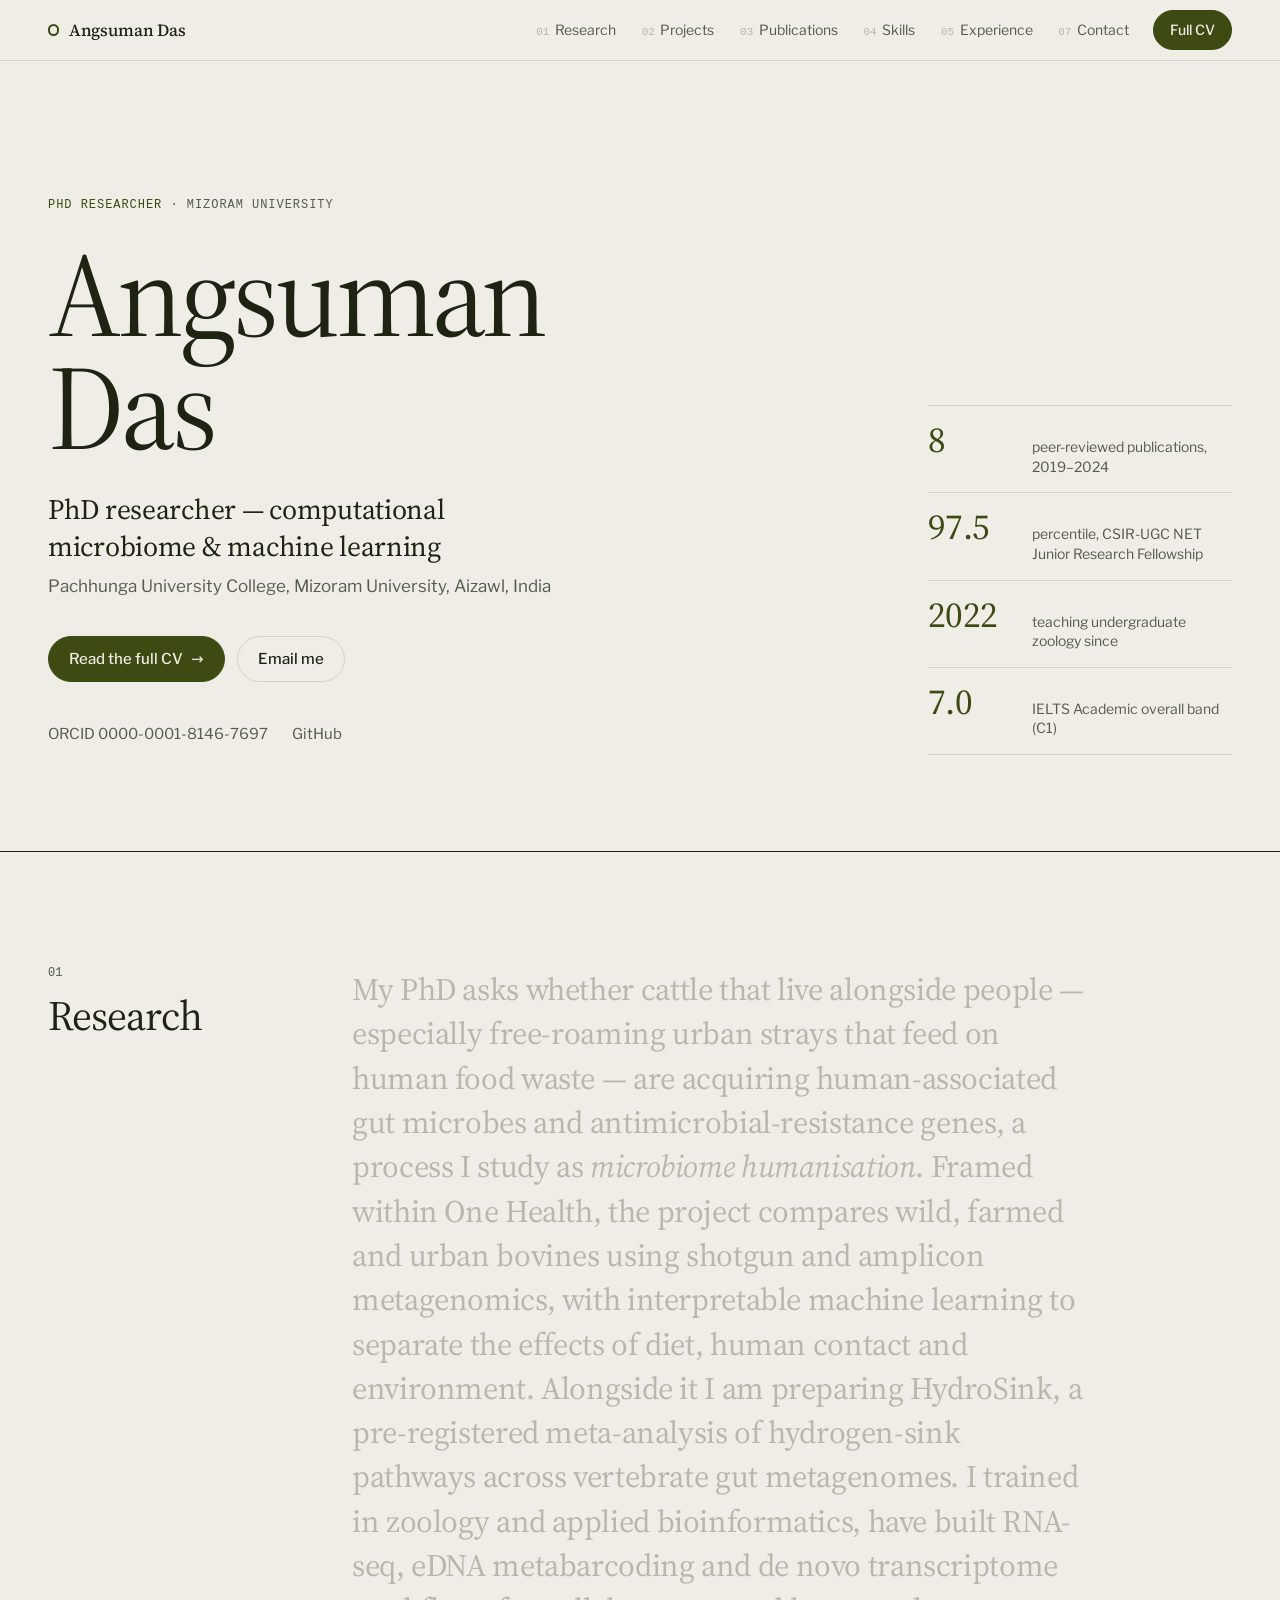
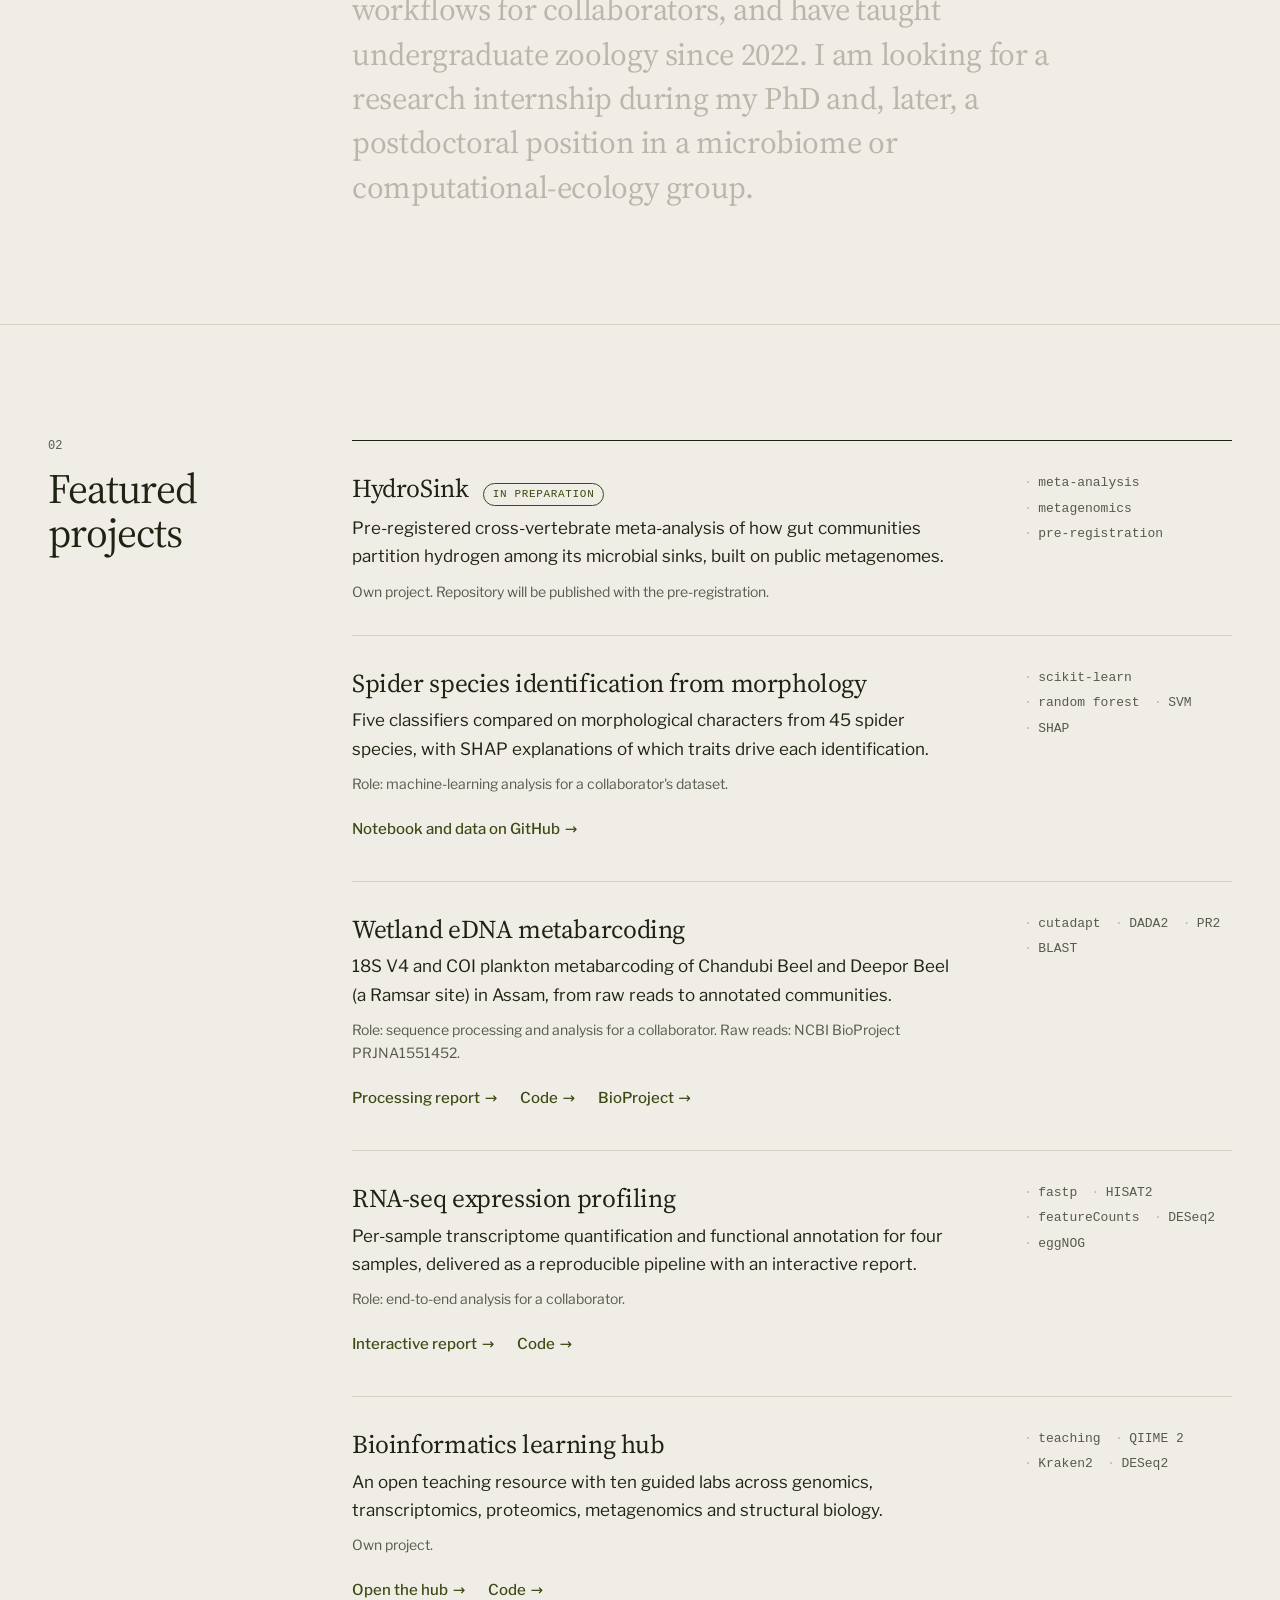
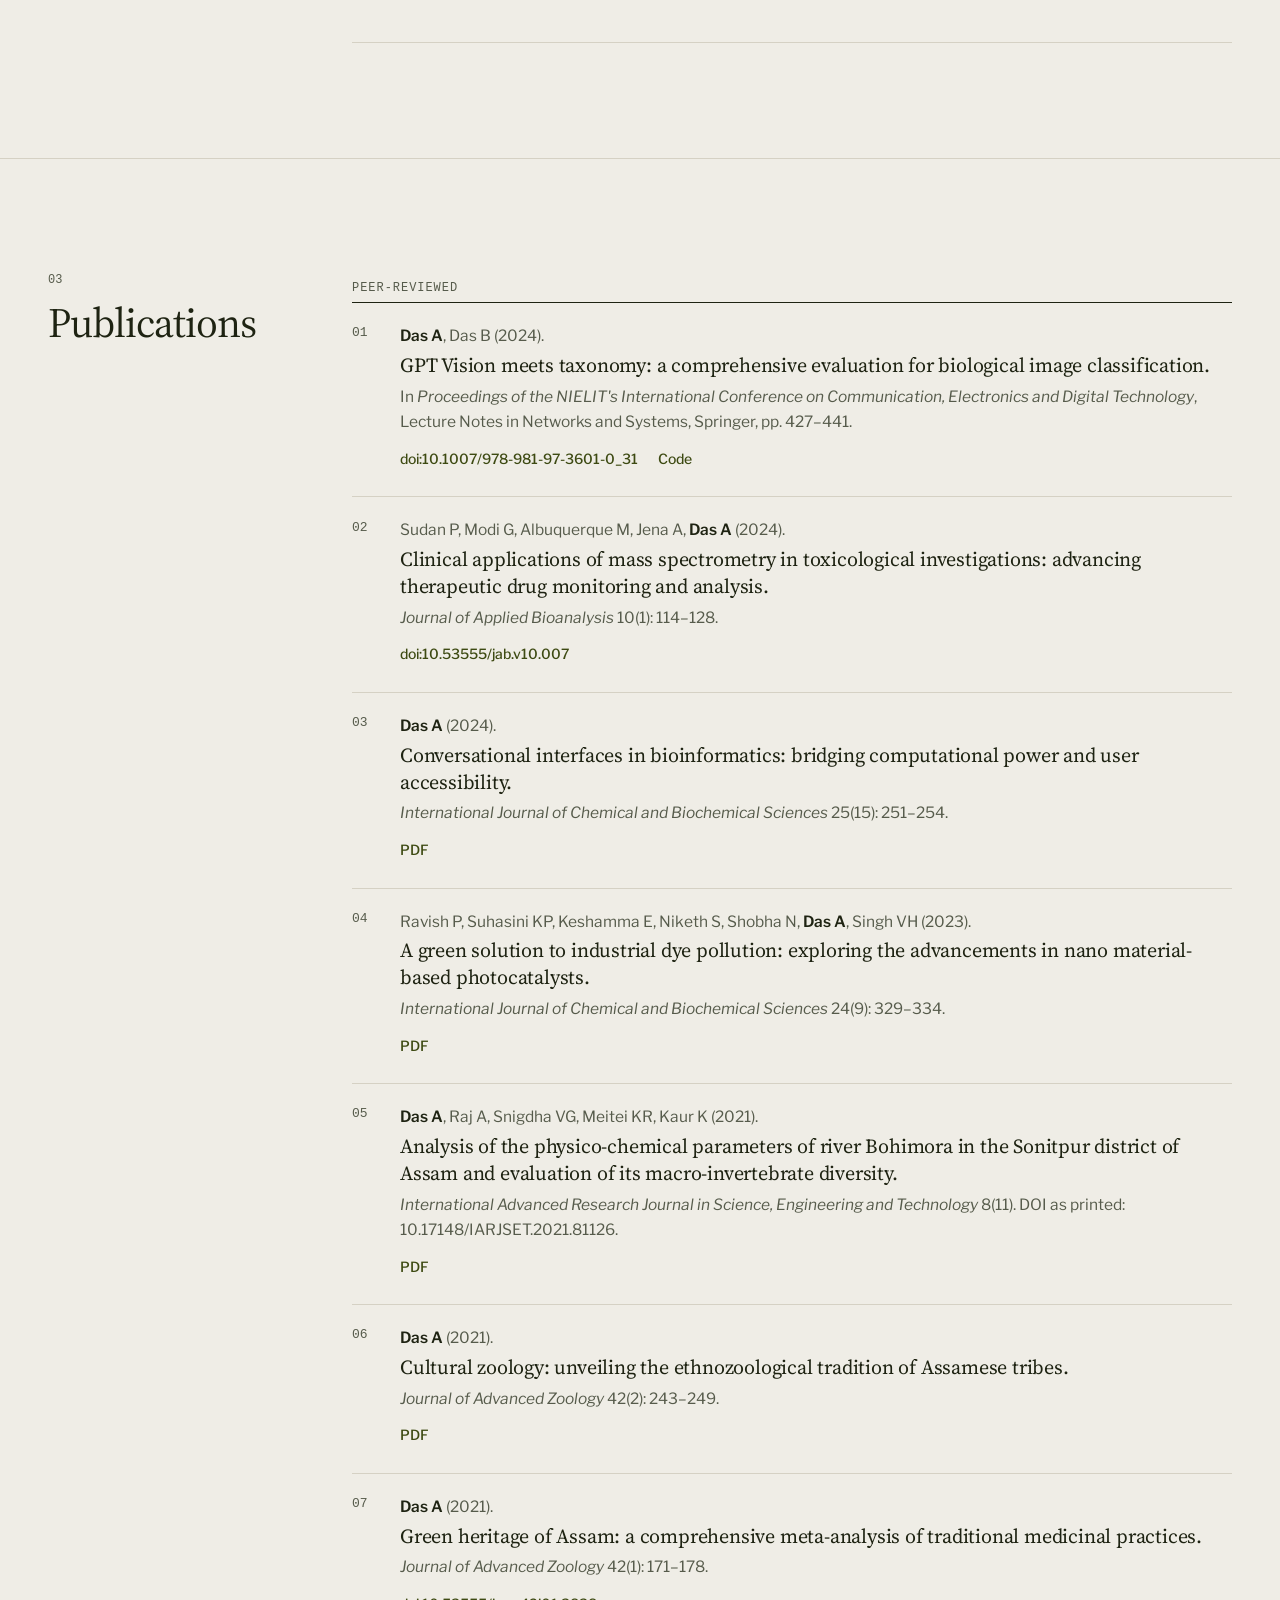
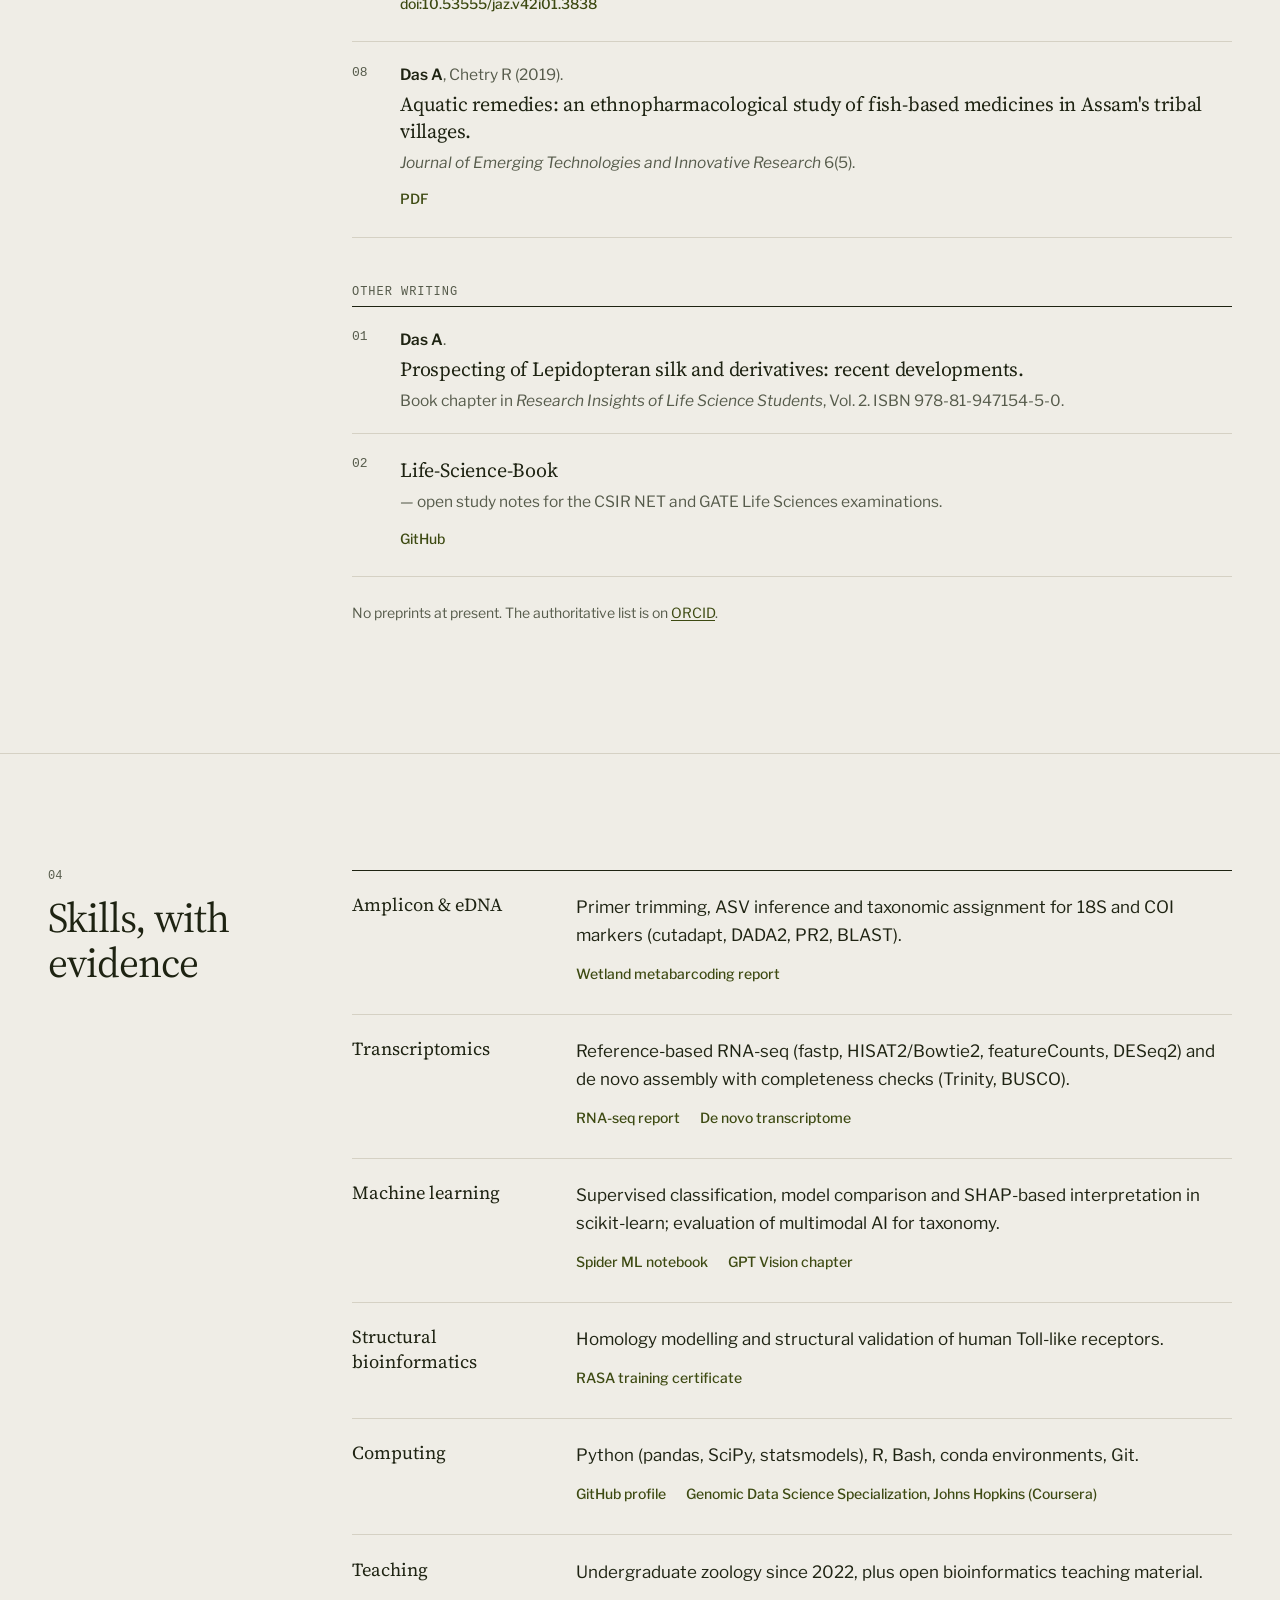
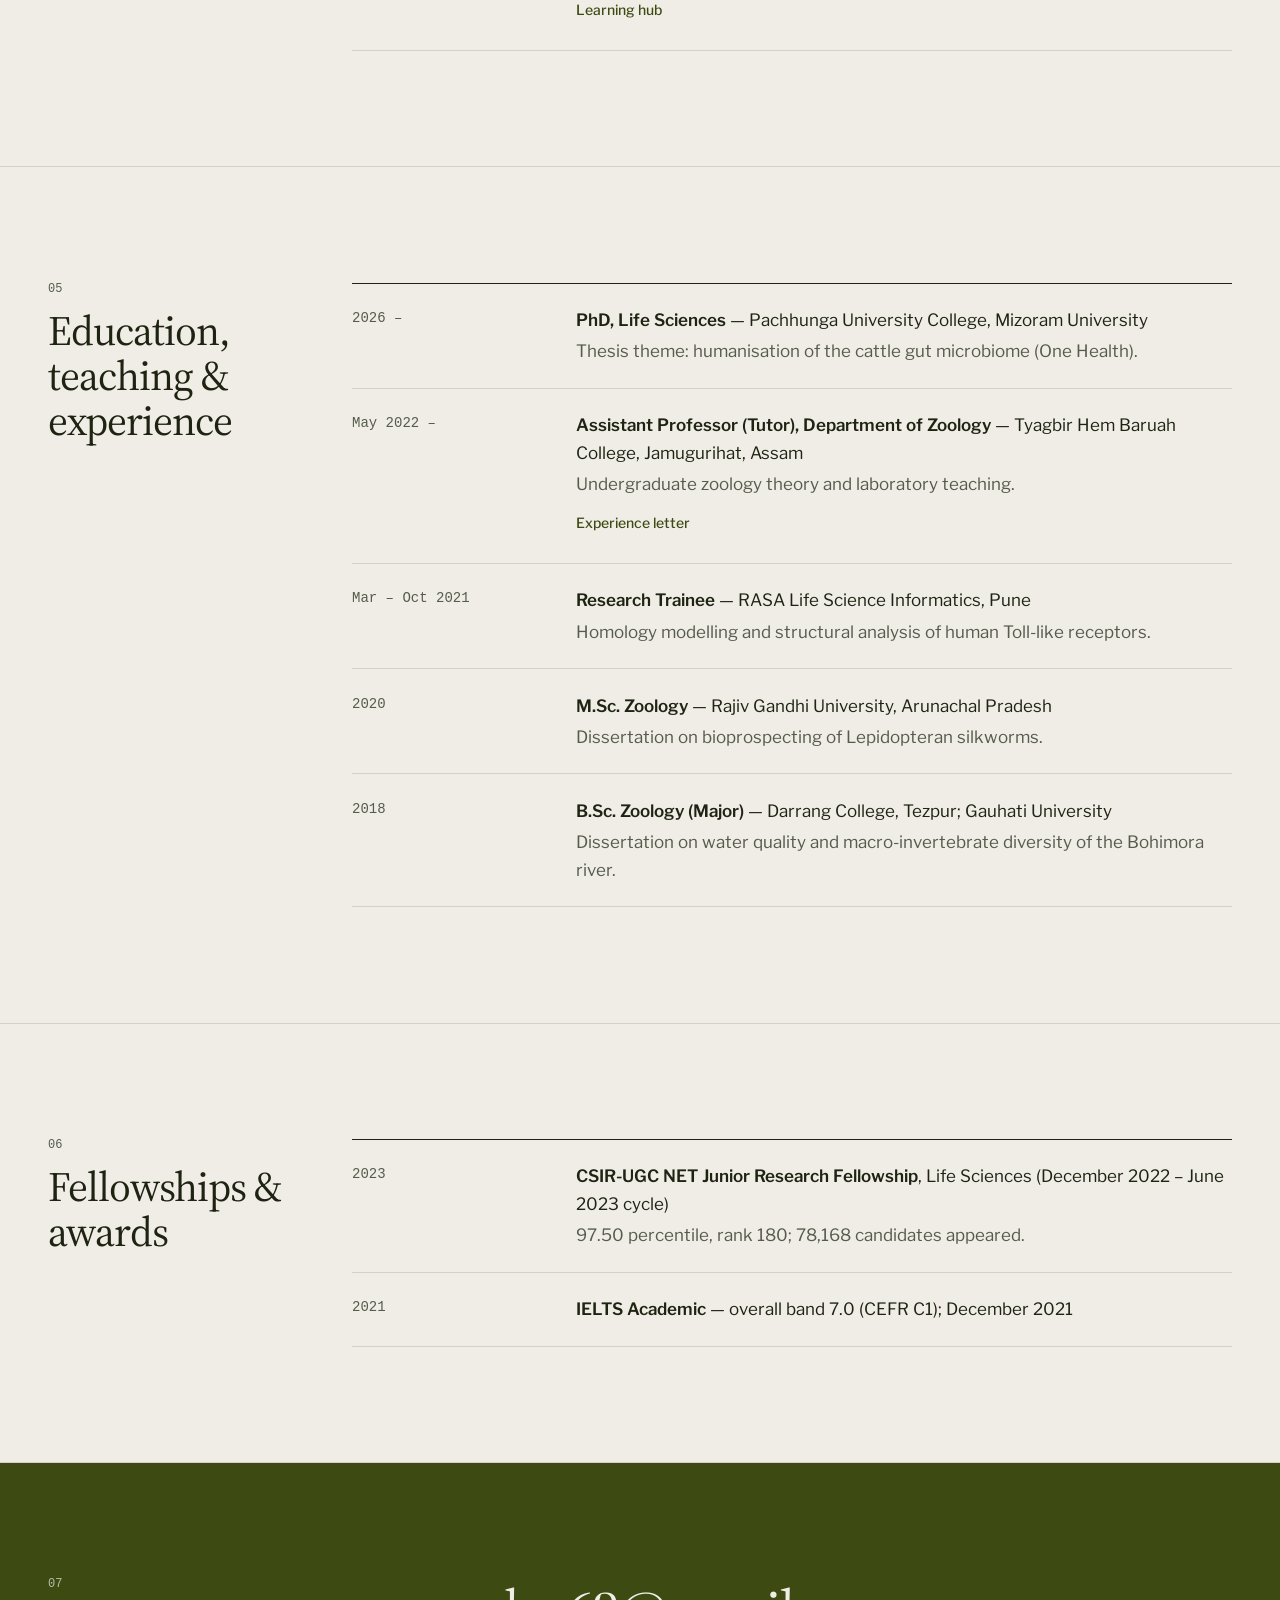
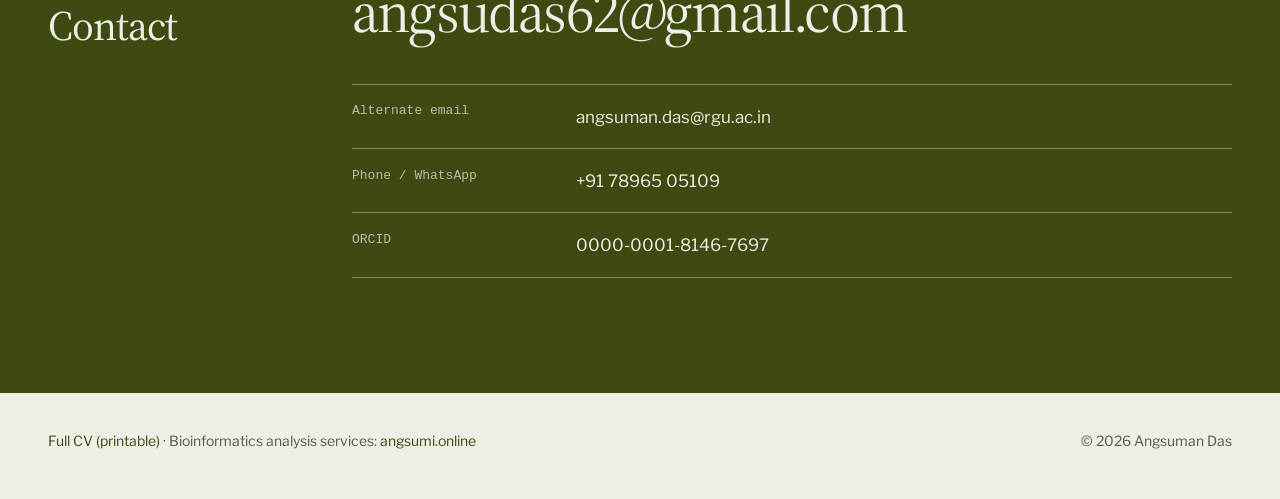
==== commit 61578e41: "Redesign research profile: olive-on-bone, serif display, numbered sections, hero entrance Co-Authore" ====
--- a/index.html
+++ b/index.html
@@ -8,7 +8,7 @@
 <link rel="canonical" href="https://angsumi.online/cv/">
 <meta name="author" content="Angsuman Das">
 <meta name="robots" content="index, follow">
-<meta name="theme-color" content="#1d4e89">
+<meta name="theme-color" content="#3d4a12">
 <meta property="og:type" content="profile">
 <meta property="og:title" content="Angsuman Das — Computational Microbiome &amp; Machine Learning">
 <meta property="og:description" content="PhD researcher at Mizoram University: gut microbiome humanisation in cattle, One Health, metagenomics and interpretable machine learning.">
@@ -20,11 +20,12 @@
 <meta name="twitter:card" content="summary">
 <meta name="twitter:title" content="Angsuman Das — Computational Microbiome &amp; Machine Learning">
 <meta name="twitter:description" content="PhD researcher at Mizoram University: gut microbiome humanisation in cattle, One Health, metagenomics and interpretable machine learning.">
-<link rel="icon" href="data:image/svg+xml,%3Csvg xmlns='http://www.w3.org/2000/svg' viewBox='0 0 64 64'%3E%3Crect width='64' height='64' rx='14' fill='%231d4e89'/%3E%3Ctext x='32' y='43' font-family='Georgia,serif' font-size='30' font-weight='600' text-anchor='middle' fill='%23fff'%3EAD%3C/text%3E%3C/svg%3E">
+<link rel="icon" href="data:image/svg+xml,%3Csvg xmlns='http://www.w3.org/2000/svg' viewBox='0 0 64 64'%3E%3Crect width='64' height='64' rx='14' fill='%233d4a12'/%3E%3Ctext x='32' y='43' font-family='Georgia,serif' font-size='30' font-weight='600' text-anchor='middle' fill='%23fff'%3EAD%3C/text%3E%3C/svg%3E">
 <link rel="preconnect" href="https://fonts.googleapis.com">
 <link rel="preconnect" href="https://fonts.gstatic.com" crossorigin>
-<link rel="stylesheet" href="https://fonts.googleapis.com/css2?family=Inter:wght@400;500;600&amp;family=Source+Serif+4:opsz,wght@8..60,600&amp;display=swap">
+<link rel="stylesheet" href="https://fonts.googleapis.com/css2?family=Libre+Franklin:wght@400;500;600&amp;family=Source+Serif+4:ital,opsz,wght@0,8..60,400;1,8..60,400&amp;display=swap">
 <link rel="stylesheet" href="academic.css">
+<script>document.documentElement.classList.add('js')</script>
 <script type="application/ld+json">
 {
   "@context": "https://schema.org",
@@ -63,100 +64,122 @@
   <div class="wrap">
     <a class="brand" href="#top">Angsuman Das</a>
     <nav class="topnav" aria-label="Sections">
-      <a href="#research">Research</a>
-      <a href="#projects">Projects</a>
-      <a href="#publications">Publications</a>
-      <a class="opt" href="#skills">Skills</a>
-      <a class="opt" href="#experience">Experience</a>
-      <a href="#contact">Contact</a>
+      <a href="#research"><i>01</i>Research</a>
+      <a href="#projects"><i>02</i>Projects</a>
+      <a href="#publications"><i>03</i>Publications</a>
+      <a class="opt" href="#skills"><i>04</i>Skills</a>
+      <a class="opt" href="#experience"><i>05</i>Experience</a>
+      <a href="#contact"><i>07</i>Contact</a>
     </nav>
+    <a class="btn" href="full-cv.html">Full CV</a>
   </div>
 </header>
 
 <main id="main">
   <div class="hero" id="top">
-    <div class="wrap">
-      <h1>Angsuman Das</h1>
-      <p class="role">PhD researcher — computational microbiome &amp; machine learning</p>
-      <p class="affil">Pachhunga University College, Mizoram University, Aizawl, India</p>
-      <ul class="links" aria-label="Profiles and documents">
-        <li><a class="primary" href="full-cv.html">Full CV</a></li>
-        <li><a href="https://orcid.org/0000-0001-8146-7697" rel="me">ORCID 0000-0001-8146-7697</a></li>
-        <li><a href="https://github.com/Angsumi" rel="me">GitHub</a></li>
-        <!-- Add when the profile URLs are confirmed:
-        <li><a href="LINKEDIN_URL" rel="me">LinkedIn</a></li>
-        <li><a href="RESEARCHGATE_URL" rel="me">ResearchGate</a></li>
-        <li><a href="SCHOLAR_URL" rel="me">Google Scholar</a></li>
-        -->
-        <li><a href="mailto:angsudas62@gmail.com">Email</a></li>
+    <div class="wrap" data-enter>
+      <div class="main">
+        <p class="eyebrow"><b>PhD researcher</b> · Mizoram University</p>
+        <h1><span>Angsuman</span><span>Das</span></h1>
+        <p class="role">PhD researcher — computational microbiome &amp; machine learning</p>
+        <p class="affil">Pachhunga University College, Mizoram University, Aizawl, India</p>
+        <div class="cta">
+          <a class="btn" href="full-cv.html">Read the full CV <span class="arr" aria-hidden="true">→</span></a>
+          <a class="btn ghost" href="mailto:angsudas62@gmail.com">Email me</a>
+        </div>
+        <ul class="profiles" aria-label="Profiles">
+          <li><a href="https://orcid.org/0000-0001-8146-7697" rel="me">ORCID 0000-0001-8146-7697</a></li>
+          <li><a href="https://github.com/Angsumi" rel="me">GitHub</a></li>
+          <!-- Add when the profile URLs are confirmed:
+          <li><a href="LINKEDIN_URL" rel="me">LinkedIn</a></li>
+          <li><a href="RESEARCHGATE_URL" rel="me">ResearchGate</a></li>
+          <li><a href="SCHOLAR_URL" rel="me">Google Scholar</a></li>
+          -->
+        </ul>
+      </div>
+      <ul class="facts side" aria-label="At a glance">
+        <li><b>8</b><span>peer-reviewed publications, 2019–2024</span></li>
+        <li><b>97.5</b><span>percentile, CSIR-UGC NET Junior Research Fellowship</span></li>
+        <li><b>2022</b><span>teaching undergraduate zoology since</span></li>
+        <li><b>7.0</b><span>IELTS Academic overall band (C1)</span></li>
       </ul>
     </div>
   </div>
 
   <section id="research" aria-labelledby="research-h">
-    <div class="wrap">
-      <h2 id="research-h">Research</h2>
+    <div class="wrap sec">
+      <header><span class="no">01</span><h2 id="research-h">Research</h2></header>
       <!-- DRAFT research statement — awaiting owner review before publishing. -->
-      <p class="lead">My PhD asks whether cattle that live alongside people — especially free-roaming urban strays that feed on human food waste — are acquiring human-associated gut microbes and antimicrobial-resistance genes, a process I study as <em>microbiome humanisation</em>. Framed within One Health, the project compares wild, farmed and urban bovines using shotgun and amplicon metagenomics, with interpretable machine learning to separate the effects of diet, human contact and environment. Alongside it I am preparing HydroSink, a pre-registered meta-analysis of hydrogen-sink pathways across vertebrate gut metagenomes. I trained in zoology and applied bioinformatics, have built RNA-seq, eDNA metabarcoding and de novo transcriptome workflows for collaborators, and have taught undergraduate zoology since 2022. I am looking for a research internship during my PhD and, later, a postdoctoral position in a microbiome or computational-ecology group.</p>
+      <p class="statement" data-highlight>My PhD asks whether cattle that live alongside people — especially free-roaming urban strays that feed on human food waste — are acquiring human-associated gut microbes and antimicrobial-resistance genes, a process I study as <em>microbiome humanisation</em>. Framed within One Health, the project compares wild, farmed and urban bovines using shotgun and amplicon metagenomics, with interpretable machine learning to separate the effects of diet, human contact and environment. Alongside it I am preparing HydroSink, a pre-registered meta-analysis of hydrogen-sink pathways across vertebrate gut metagenomes. I trained in zoology and applied bioinformatics, have built RNA-seq, eDNA metabarcoding and de novo transcriptome workflows for collaborators, and have taught undergraduate zoology since 2022. I am looking for a research internship during my PhD and, later, a postdoctoral position in a microbiome or computational-ecology group.</p>
     </div>
   </section>
 
   <section id="projects" aria-labelledby="projects-h">
-    <div class="wrap">
-      <h2 id="projects-h">Featured projects</h2>
-      <div class="cards">
-        <article class="card">
-          <span class="status">In preparation</span>
-          <h3>HydroSink</h3>
-          <p>Pre-registered cross-vertebrate meta-analysis of how gut communities partition hydrogen among its microbial sinks, built on public metagenomes.</p>
+    <div class="wrap sec">
+      <header><span class="no">02</span><h2 id="projects-h">Featured projects</h2></header>
+      <ol class="plist">
+        <li class="proj">
+          <div class="body">
+            <h3>HydroSink <span class="status">In preparation</span></h3>
+            <p>Pre-registered cross-vertebrate meta-analysis of how gut communities partition hydrogen among its microbial sinks, built on public metagenomes.</p>
+            <p class="meta">Own project. Repository will be published with the pre-registration.</p>
+          </div>
           <ul class="tags" aria-label="Methods"><li>meta-analysis</li><li>metagenomics</li><li>pre-registration</li></ul>
-          <p class="meta">Own project. Repository will be published with the pre-registration.</p>
-        </article>
-        <article class="card">
-          <h3>Spider species identification from morphology</h3>
-          <p>Five classifiers compared on morphological characters from 45 spider species, with SHAP explanations of which traits drive each identification.</p>
+        </li>
+        <li class="proj">
+          <div class="body">
+            <h3>Spider species identification from morphology</h3>
+            <p>Five classifiers compared on morphological characters from 45 spider species, with SHAP explanations of which traits drive each identification.</p>
+            <p class="meta">Role: machine-learning analysis for a collaborator's dataset.</p>
+            <div class="act"><a href="https://github.com/Angsumi/MD_Machine_Learning">Notebook and data on GitHub</a></div>
+          </div>
           <ul class="tags" aria-label="Methods"><li>scikit-learn</li><li>random forest</li><li>SVM</li><li>SHAP</li></ul>
-          <p class="meta">Role: machine-learning analysis for a collaborator's dataset.</p>
-          <div class="actions"><a href="https://github.com/Angsumi/MD_Machine_Learning">Notebook and data on GitHub</a></div>
-        </article>
-        <article class="card">
-          <h3>Wetland eDNA metabarcoding</h3>
-          <p>18S V4 and COI plankton metabarcoding of Chandubi Beel and Deepor Beel (a Ramsar site) in Assam, from raw reads to annotated communities.</p>
+        </li>
+        <li class="proj">
+          <div class="body">
+            <h3>Wetland eDNA metabarcoding</h3>
+            <p>18S V4 and COI plankton metabarcoding of Chandubi Beel and Deepor Beel (a Ramsar site) in Assam, from raw reads to annotated communities.</p>
+            <p class="meta">Role: sequence processing and analysis for a collaborator. Raw reads: NCBI BioProject PRJNA1551452.</p>
+            <div class="act">
+              <a href="https://angsumi.online/Sahil_Metagenome/">Processing report</a>
+              <a href="https://github.com/Angsumi/Sahil_Metagenome">Code</a>
+              <a href="https://www.ncbi.nlm.nih.gov/bioproject/PRJNA1551452">BioProject</a>
+            </div>
+          </div>
           <ul class="tags" aria-label="Methods"><li>cutadapt</li><li>DADA2</li><li>PR2</li><li>BLAST</li></ul>
-          <p class="meta">Role: sequence processing and analysis for a collaborator. Raw reads: NCBI BioProject PRJNA1551452.</p>
-          <div class="actions">
-            <a href="https://angsumi.online/Sahil_Metagenome/">Processing report</a>
-            <a href="https://github.com/Angsumi/Sahil_Metagenome">Code</a>
-            <a href="https://www.ncbi.nlm.nih.gov/bioproject/PRJNA1551452">BioProject</a>
-          </div>
-        </article>
-        <article class="card">
-          <h3>RNA-seq expression profiling</h3>
-          <p>Per-sample transcriptome quantification and functional annotation for four samples, delivered as a reproducible pipeline with an interactive report.</p>
+        </li>
+        <li class="proj">
+          <div class="body">
+            <h3>RNA-seq expression profiling</h3>
+            <p>Per-sample transcriptome quantification and functional annotation for four samples, delivered as a reproducible pipeline with an interactive report.</p>
+            <p class="meta">Role: end-to-end analysis for a collaborator.</p>
+            <div class="act">
+              <a href="https://angsumi.online/MD_RNAseq/">Interactive report</a>
+              <a href="https://github.com/Angsumi/MD_RNAseq">Code</a>
+            </div>
+          </div>
           <ul class="tags" aria-label="Methods"><li>fastp</li><li>HISAT2</li><li>featureCounts</li><li>DESeq2</li><li>eggNOG</li></ul>
-          <p class="meta">Role: end-to-end analysis for a collaborator.</p>
-          <div class="actions">
-            <a href="https://angsumi.online/MD_RNAseq/">Interactive report</a>
-            <a href="https://github.com/Angsumi/MD_RNAseq">Code</a>
-          </div>
-        </article>
-        <article class="card">
-          <h3>Bioinformatics learning hub</h3>
-          <p>An open teaching resource with ten guided labs across genomics, transcriptomics, proteomics, metagenomics and structural biology.</p>
+        </li>
+        <li class="proj">
+          <div class="body">
+            <h3>Bioinformatics learning hub</h3>
+            <p>An open teaching resource with ten guided labs across genomics, transcriptomics, proteomics, metagenomics and structural biology.</p>
+            <p class="meta">Own project.</p>
+            <div class="act">
+              <a href="https://angsumi.online/bioinformatics/">Open the hub</a>
+              <a href="https://github.com/Angsumi/bioinformatics">Code</a>
+            </div>
+          </div>
           <ul class="tags" aria-label="Topics"><li>teaching</li><li>QIIME 2</li><li>Kraken2</li><li>DESeq2</li></ul>
-          <p class="meta">Own project.</p>
-          <div class="actions">
-            <a href="https://angsumi.online/bioinformatics/">Open the hub</a>
-            <a href="https://github.com/Angsumi/bioinformatics">Code</a>
-          </div>
-        </article>
-      </div>
+        </li>
+      </ol>
     </div>
   </section>
 
   <section id="publications" aria-labelledby="publications-h">
-    <div class="wrap">
-      <h2 id="publications-h">Publications</h2>
+    <div class="wrap sec">
+      <header><span class="no">03</span><h2 id="publications-h">Publications</h2></header>
+      <div>
       <h3 class="kicker">Peer-reviewed</h3>
       <ol class="pubs">
         <li>
@@ -212,12 +235,14 @@
         </li>
       </ol>
       <p class="note">No preprints at present. The authoritative list is on <a href="https://orcid.org/0000-0001-8146-7697">ORCID</a>.</p>
+      </div>
     </div>
   </section>
 
   <section id="skills" aria-labelledby="skills-h">
-    <div class="wrap">
-      <h2 id="skills-h">Skills, with evidence</h2>
+    <div class="wrap sec">
+      <header><span class="no">04</span><h2 id="skills-h">Skills, with evidence</h2></header>
+      <div>
       <dl class="rows">
         <div class="row"><dt>Amplicon &amp; eDNA</dt><dd>Primer trimming, ASV inference and taxonomic assignment for 18S and COI markers (cutadapt, DADA2, PR2, BLAST).<div class="ev"><a href="https://angsumi.online/Sahil_Metagenome/">Wetland metabarcoding report</a></div></dd></div>
         <div class="row"><dt>Transcriptomics</dt><dd>Reference-based RNA-seq (fastp, HISAT2/Bowtie2, featureCounts, DESeq2) and de novo assembly with completeness checks (Trinity, BUSCO).<div class="ev"><a href="https://angsumi.online/MD_RNAseq/">RNA-seq report</a><a href="https://github.com/Angsumi/Shruti_RNAseq_DeNovo">De novo transcriptome</a></div></dd></div>
@@ -226,12 +251,14 @@
         <div class="row"><dt>Computing</dt><dd>Python (pandas, SciPy, statsmodels), R, Bash, conda environments, Git.<div class="ev"><a href="https://github.com/Angsumi">GitHub profile</a><a href="documents/certificates/coursera_genomic_data_science_specialization.jpg">Genomic Data Science Specialization, Johns Hopkins (Coursera)</a></div></dd></div>
         <div class="row"><dt>Teaching</dt><dd>Undergraduate zoology since 2022, plus open bioinformatics teaching material.<div class="ev"><a href="https://angsumi.online/bioinformatics/">Learning hub</a></div></dd></div>
       </dl>
+      </div>
     </div>
   </section>
 
   <section id="experience" aria-labelledby="experience-h">
-    <div class="wrap">
-      <h2 id="experience-h">Education, teaching &amp; experience</h2>
+    <div class="wrap sec">
+      <header><span class="no">05</span><h2 id="experience-h">Education, teaching &amp; experience</h2></header>
+      <div>
       <dl class="rows">
         <div class="row"><dt class="when">2026 –</dt><dd><strong>PhD, Life Sciences</strong> — Pachhunga University College, Mizoram University<p>Thesis theme: humanisation of the cattle gut microbiome (One Health).</p></dd></div>
         <div class="row"><dt class="when">May 2022 –</dt><dd><strong>Assistant Professor (Tutor), Department of Zoology</strong> — Tyagbir Hem Baruah College, Jamugurihat, Assam<p>Undergraduate zoology theory and laboratory teaching.</p><div class="ev"><a href="documents/work_and_experience/THB%20College%20Experience.pdf">Experience letter</a></div></dd></div>
@@ -239,28 +266,33 @@
         <div class="row"><dt class="when">2020</dt><dd><strong>M.Sc. Zoology</strong> — Rajiv Gandhi University, Arunachal Pradesh<p>Dissertation on bioprospecting of Lepidopteran silkworms.</p></dd></div>
         <div class="row"><dt class="when">2018</dt><dd><strong>B.Sc. Zoology (Major)</strong> — Darrang College, Tezpur; Gauhati University<p>Dissertation on water quality and macro-invertebrate diversity of the Bohimora river.</p></dd></div>
       </dl>
+      </div>
     </div>
   </section>
 
   <section id="awards" aria-labelledby="awards-h">
-    <div class="wrap">
-      <h2 id="awards-h">Fellowships &amp; awards</h2>
+    <div class="wrap sec">
+      <header><span class="no">06</span><h2 id="awards-h">Fellowships &amp; awards</h2></header>
+      <div>
       <dl class="rows">
         <div class="row"><dt class="when">2023</dt><dd><strong>CSIR-UGC NET Junior Research Fellowship</strong>, Life Sciences (December 2022 – June 2023 cycle)<p>97.50 percentile, rank 180; 78,168 candidates appeared.</p></dd></div>
         <div class="row"><dt class="when">2021</dt><dd><strong>IELTS Academic</strong> — overall band 7.0 (CEFR C1); December 2021</dd></div>
       </dl>
+      </div>
     </div>
   </section>
 
   <section id="contact" aria-labelledby="contact-h">
-    <div class="wrap">
-      <h2 id="contact-h">Contact</h2>
-      <ul class="contact">
-        <li><span>Email</span><a href="mailto:angsudas62@gmail.com">angsudas62@gmail.com</a></li>
-        <li><span>Alternate email</span><a href="mailto:angsuman.das@rgu.ac.in">angsuman.das@rgu.ac.in</a></li>
-        <li><span>Phone / WhatsApp</span><a href="tel:+917896505109">+91&nbsp;78965&nbsp;05109</a></li>
-        <li><span>ORCID</span><a href="https://orcid.org/0000-0001-8146-7697">0000-0001-8146-7697</a></li>
-      </ul>
+    <div class="wrap sec">
+      <header><span class="no">07</span><h2 id="contact-h">Contact</h2></header>
+      <div>
+        <a class="mail" href="mailto:angsudas62@gmail.com">angsudas62@gmail.com</a>
+        <ul class="contact">
+          <li><span>Alternate email</span><a href="mailto:angsuman.das@rgu.ac.in">angsuman.das@rgu.ac.in</a></li>
+          <li><span>Phone / WhatsApp</span><a href="tel:+917896505109">+91&nbsp;78965&nbsp;05109</a></li>
+          <li><span>ORCID</span><a href="https://orcid.org/0000-0001-8146-7697">0000-0001-8146-7697</a></li>
+        </ul>
+      </div>
     </div>
   </section>
 </main>
@@ -271,5 +303,36 @@
     <p>© 2026 Angsuman Das</p>
   </div>
 </footer>
+<script>
+(function () {
+  var el = document.querySelector('[data-highlight]');
+  if (!el || matchMedia('(prefers-reduced-motion: reduce)').matches) return;
+  var walker = document.createTreeWalker(el, NodeFilter.SHOW_TEXT), nodes = [], n;
+  while ((n = walker.nextNode())) nodes.push(n);
+  nodes.forEach(function (t) {
+    var f = document.createDocumentFragment();
+    t.nodeValue.split(/(\s+)/).forEach(function (part) {
+      if (!part) return;
+      if (/^\s+$/.test(part)) { f.appendChild(document.createTextNode(part)); return; }
+      var s = document.createElement('span'); s.className = 'w'; s.textContent = part; f.appendChild(s);
+    });
+    t.parentNode.replaceChild(f, t);
+  });
+  var words = el.querySelectorAll('.w'), last = -1, ticking = false;
+  el.classList.add('lit');
+  function paint() {
+    ticking = false;
+    var r = el.getBoundingClientRect(), vh = innerHeight;
+    var p = (vh * 0.85 - r.top) / (r.height + vh * 0.35);
+    var k = Math.round(Math.max(0, Math.min(1, p)) * words.length);
+    if (k === last) return;
+    for (var i = 0; i < words.length; i++) words[i].classList.toggle('on', i < k);
+    last = k;
+  }
+  addEventListener('scroll', function () { if (!ticking) { ticking = true; requestAnimationFrame(paint); } }, { passive: true });
+  addEventListener('resize', paint);
+  paint();
+})();
+</script>
 </body>
 </html>
--- a/academic.css
+++ b/academic.css
@@ -1,38 +1,45 @@
-/* Academic site — Angsuman Das. Shares Inter body type and spacing rhythm with angsumi.online;
-   uses an ink-blue accent and a serif display face to stay distinct from the agency site. */
+/* Academic site — Angsuman Das.
+   Olive on bone: a warm stone ground with one olive accent, Source Serif 4 for display,
+   Libre Franklin for text. Hairlines, no shadows, no gradients. Motion: one hero entrance,
+   one word-highlight on the research statement, and a quiet hover/press layer. */
 :root {
-  --bg: #fbfaf7;
-  --surface: #ffffff;
-  --ink: #1b2330;
-  --muted: #4d5666;
-  --line: #e3e1da;
-  --accent: #1d4e89;
-  --accent-ink: #163d6c;
-  --accent-soft: #e8eef7;
-  --tag: #f1efe8;
-  --focus: #b4581d;
+  --bg: #efede6;
+  --surface: #e7e4db;
+  --ink: #1e2312;
+  --muted: #565b4b;
+  --line: #d5d1c4;
+  --strong: #1e2312;
+  --accent: #3d4a12;
+  --accent-ink: #2b350b;
+  --accent-soft: #dfe2cc;
+  --dim: #b9b6aa;
+  --focus: #b4532a;
   --serif: "Source Serif 4", "Source Serif Pro", Georgia, "Times New Roman", serif;
-  --sans: Inter, ui-sans-serif, system-ui, -apple-system, "Segoe UI", Roboto, sans-serif;
+  --sans: "Libre Franklin", ui-sans-serif, system-ui, -apple-system, "Segoe UI", Roboto, sans-serif;
   --mono: ui-monospace, SFMono-Regular, Menlo, Consolas, monospace;
-  --wrap: 52rem;
-  --gap: clamp(2.5rem, 6vw, 4rem);
+  --wrap: 74rem;
+  --side: 15rem;
+  --gap: clamp(4rem, 9vw, 7.5rem);
+  --ease: cubic-bezier(.2, .8, .2, 1);
+  --ease-enter: cubic-bezier(.22, 1, .36, 1);
 }
 @media (prefers-color-scheme: dark) {
   :root {
-    --bg: #12161d;
-    --surface: #191e27;
-    --ink: #e7e9ee;
-    --muted: #a7afbd;
-    --line: #2b3240;
-    --accent: #8db8ec;
-    --accent-ink: #b5d1f3;
-    --accent-soft: #1e2a3b;
-    --tag: #232a36;
+    --bg: #14160f;
+    --surface: #1c1f15;
+    --ink: #e8e7df;
+    --muted: #a9ab9c;
+    --line: #2f3326;
+    --strong: #e8e7df;
+    --accent: #bccb7c;
+    --accent-ink: #d3df9c;
+    --accent-soft: #262c17;
+    --dim: #4a4e40;
     --focus: #f0a46e;
   }
 }
 *, *::before, *::after { box-sizing: border-box; }
-html { -webkit-text-size-adjust: 100%; scroll-behavior: smooth; }
+html { -webkit-text-size-adjust: 100%; scroll-behavior: smooth; scroll-padding-top: 4.5rem; }
 @media (prefers-reduced-motion: reduce) { html { scroll-behavior: auto; } }
 body {
   margin: 0;
@@ -40,107 +47,194 @@
   color: var(--ink);
   font: 400 1.0625rem/1.65 var(--sans);
   -webkit-font-smoothing: antialiased;
-}
-a { color: var(--accent); text-underline-offset: .18em; text-decoration-thickness: 1px; }
-a:hover { color: var(--accent-ink); text-decoration-thickness: 2px; }
-:focus-visible { outline: 3px solid var(--focus); outline-offset: 2px; border-radius: 3px; }
-.skip { position: absolute; left: -999px; top: 0; background: var(--surface); padding: .5rem 1rem; z-index: 10; }
+  text-rendering: optimizeLegibility;
+}
+::selection { background: var(--accent); color: var(--bg); }
+
+/* Links: an underline that draws on hover */
+a { color: var(--accent); text-decoration: none;
+    background: linear-gradient(currentColor, currentColor) 0 100% / 100% 1px no-repeat;
+    transition: background-size .15s var(--ease), color .15s var(--ease); }
+a:hover { color: var(--accent-ink); background-size: 100% 2px; }
+.ul-draw, .topnav a, .act a, .ids a, .ev a, .profiles a, footer a {
+  background-size: 0 1px; background-position: 100% 100%;
+}
+.ul-draw:hover, .topnav a:hover, .act a:hover, .ids a:hover, .ev a:hover, .profiles a:hover, footer a:hover {
+  background-size: 100% 1px; background-position: 0 100%;
+}
+:focus-visible { outline: 2px solid var(--focus); outline-offset: 3px; border-radius: 2px; }
+.skip { position: absolute; left: -999px; top: 0; background: var(--bg); padding: .5rem 1rem; z-index: 20; }
 .skip:focus { left: 1rem; top: 1rem; }
-.wrap { width: min(var(--wrap), 100% - 2rem); margin-inline: auto; }
+.wrap { width: min(var(--wrap), 100% - 2.5rem); margin-inline: auto; }
+@media (min-width: 64rem) { .wrap { width: min(var(--wrap), 100% - 6rem); } }
 
 /* Top bar */
-.topbar { border-bottom: 1px solid var(--line); background: var(--bg); position: sticky; top: 0; z-index: 5; }
-.topbar .wrap { display: flex; align-items: center; justify-content: space-between; gap: 1rem; min-height: 3.25rem; }
-.brand { font: 600 1rem/1 var(--serif); color: var(--ink); text-decoration: none; letter-spacing: .01em; white-space: nowrap; flex: none; }
-.topnav { display: flex; gap: 1.1rem; overflow-x: auto; scrollbar-width: none; font-size: .875rem; }
+.topbar { position: sticky; top: 0; z-index: 10; background: color-mix(in srgb, var(--bg) 92%, transparent);
+  backdrop-filter: blur(8px); -webkit-backdrop-filter: blur(8px); border-bottom: 1px solid var(--line); }
+.topbar .wrap { display: flex; align-items: center; gap: 1.5rem; min-height: 3.75rem; }
+.brand { display: inline-flex; align-items: center; gap: .6rem; font: 500 1.0625rem/1 var(--serif);
+  color: var(--ink); background: none; white-space: nowrap; flex: none; letter-spacing: -.01em; }
+.brand::before { content: ""; width: .7rem; height: .7rem; border-radius: 50%; border: 2px solid var(--accent); flex: none; }
+.brand:hover { color: var(--accent); }
+.topnav { display: flex; gap: 1.6rem; overflow-x: auto; scrollbar-width: none; margin-left: auto; font-size: .875rem; }
 .topnav::-webkit-scrollbar { display: none; }
-.topnav a { color: var(--muted); text-decoration: none; white-space: nowrap; padding: .75rem 0; }
-.topnav a:hover { color: var(--accent); }
-@media (max-width: 40rem) { .topnav .opt { display: none; } }
+.topnav a { color: var(--muted); white-space: nowrap; padding: .35rem 0; }
+.topnav a:hover { color: var(--ink); }
+.topnav a i { font: normal .6875rem var(--mono); color: var(--dim); margin-right: .35rem; }
+.topbar .btn { min-height: 2.5rem; padding: .45rem 1rem; font-size: .875rem; }
+@media (max-width: 60rem) { .topnav .opt { display: none; } }
+@media (max-width: 40rem) { .topnav { display: none; } .topbar .btn { margin-left: auto; } }
+
+/* Buttons: one pair, step on hover, press on click */
+.btn { display: inline-flex; align-items: center; justify-content: center; gap: .5rem; min-height: 2.875rem;
+  padding: .65rem 1.25rem; border-radius: 999px; font: 500 .9375rem/1 var(--sans); border: 1px solid var(--accent);
+  background: var(--accent); color: var(--bg); cursor: pointer;
+  transition: transform .15s var(--ease), background-color .15s var(--ease), color .15s var(--ease), border-color .15s var(--ease); }
+.btn:hover { background: var(--accent-ink); border-color: var(--accent-ink); color: var(--bg); transform: translateY(-1px); background-size: auto; }
+.btn:active { transform: translateY(0) scale(.98); transition-duration: .09s; }
+.btn.ghost { background: transparent; color: var(--ink); border-color: var(--line); }
+.btn.ghost:hover { border-color: var(--ink); color: var(--ink); background: transparent; }
+.btn .arr { transition: transform .15s var(--ease); }
+.btn:hover .arr { transform: translateX(3px); }
 
 /* Hero */
-.hero { padding: clamp(2.5rem, 8vw, 4.5rem) 0 var(--gap); border-bottom: 1px solid var(--line); }
-.hero h1 { font: 600 clamp(2.2rem, 7vw, 3.2rem)/1.08 var(--serif); margin: 0 0 .6rem; letter-spacing: -.01em; }
-.role { font-size: clamp(1.05rem, 2.6vw, 1.25rem); margin: 0 0 .25rem; color: var(--ink); }
-.affil { color: var(--muted); margin: 0 0 1.5rem; }
-.links { list-style: none; padding: 0; margin: 0; display: flex; flex-wrap: wrap; gap: .5rem; }
-.links a {
-  display: inline-flex; align-items: center; gap: .45rem; min-height: 2.75rem;
-  padding: .5rem .9rem; border: 1px solid var(--line); border-radius: 999px;
-  background: var(--surface); color: var(--ink); text-decoration: none; font-size: .9375rem;
-}
-.links a:hover { border-color: var(--accent); color: var(--accent); }
-.links a.primary { background: var(--accent); border-color: var(--accent); color: var(--surface); }
-.links a.primary:hover { background: var(--accent-ink); color: var(--surface); }
-.links svg { width: 1.05em; height: 1.05em; flex: none; }
-
-/* Sections */
+.hero { padding: clamp(4rem, 12vw, 8.5rem) 0 clamp(3.5rem, 8vw, 6rem); border-bottom: 1px solid var(--strong); }
+.hero .wrap { display: grid; gap: 3rem 4rem; }
+@media (min-width: 64rem) { .hero .wrap { grid-template-columns: minmax(0, 1fr) 19rem; align-items: end; } }
+.eyebrow { font: 500 .75rem/1.4 var(--mono); letter-spacing: .08em; text-transform: uppercase; color: var(--muted); margin: 0 0 1.5rem; }
+.eyebrow b { color: var(--accent); font-weight: 500; }
+.hero h1 { font: 400 clamp(3.25rem, 11vw, 7.5rem)/.94 var(--serif); letter-spacing: -.035em; margin: 0 0 1.75rem; }
+.hero h1 span { display: block; }
+.role { font: 400 clamp(1.25rem, 2.6vw, 1.75rem)/1.3 var(--serif); margin: 0 0 .5rem; max-width: 34rem; letter-spacing: -.01em; }
+.affil { color: var(--muted); margin: 0 0 2.25rem; }
+.cta { display: flex; flex-wrap: wrap; gap: .75rem; margin-bottom: 2rem; }
+.profiles { list-style: none; padding: 0; margin: 0; display: flex; flex-wrap: wrap; gap: .25rem 1.5rem; font-size: .9375rem; }
+.profiles a { color: var(--muted); display: inline-block; padding: .5rem 0; }
+.profiles a:hover { color: var(--ink); }
+.facts { list-style: none; margin: 0; padding: 0; border-top: 1px solid var(--line); }
+.facts li { display: grid; grid-template-columns: 5.5rem 1fr; gap: 1rem; align-items: baseline; padding: 1rem 0; border-bottom: 1px solid var(--line); }
+.facts b { font: 400 2.25rem/1 var(--serif); letter-spacing: -.02em; color: var(--accent); }
+.facts span { font-size: .875rem; color: var(--muted); line-height: 1.4; }
+
+/* Hero entrance: once, on load */
+@media (prefers-reduced-motion: no-preference) {
+  .js [data-enter] .main > :not(h1), .js [data-enter] h1 span, .js [data-enter] .facts li { animation: rise .9s var(--ease-enter) both; }
+  .js [data-enter] h1 span:nth-child(2) { animation-delay: .08s; }
+  .js [data-enter] .role { animation-delay: .18s; }
+  .js [data-enter] .affil { animation-delay: .24s; }
+  .js [data-enter] .cta { animation-delay: .32s; }
+  .js [data-enter] .profiles { animation-delay: .38s; }
+  .js [data-enter] .facts li:nth-child(1) { animation-delay: .34s; }
+  .js [data-enter] .facts li:nth-child(2) { animation-delay: .42s; }
+  .js [data-enter] .facts li:nth-child(3) { animation-delay: .5s; }
+  .js [data-enter] .facts li:nth-child(4) { animation-delay: .58s; }
+}
+@keyframes rise { from { opacity: 0; transform: translateY(18px); } to { opacity: 1; transform: none; } }
+
+/* Sections: number and title in a side column, content beside it */
 section { padding: var(--gap) 0; border-bottom: 1px solid var(--line); }
 section:last-of-type { border-bottom: 0; }
-h2 { font: 600 1.6rem/1.2 var(--serif); margin: 0 0 1.25rem; }
+.sec { display: grid; gap: 1.5rem 4rem; }
+@media (min-width: 64rem) { .sec { grid-template-columns: var(--side) minmax(0, 1fr); } .sec > header { position: sticky; top: 6rem; align-self: start; } }
+.sec > header .no { display: block; font: 400 .75rem/1 var(--mono); color: var(--muted); margin-bottom: .9rem; }
+h2 { font: 400 clamp(1.9rem, 3.6vw, 2.6rem)/1.08 var(--serif); letter-spacing: -.025em; margin: 0; }
 h3 { font: 600 1.0625rem/1.35 var(--sans); margin: 0 0 .35rem; }
 .lead { font-size: 1.125rem; margin: 0; max-width: 40rem; }
 .note { font-size: .875rem; color: var(--muted); }
-.kicker { font: 600 .75rem/1 var(--sans); letter-spacing: .08em; text-transform: uppercase; color: var(--muted); margin: 2rem 0 .9rem; }
-.kicker:first-of-type { margin-top: 0; }
-
-/* Project cards */
-.cards { display: grid; gap: 1rem; grid-template-columns: repeat(auto-fit, minmax(min(100%, 22rem), 1fr)); }
-.card { background: var(--surface); border: 1px solid var(--line); border-radius: .75rem; padding: 1.25rem; display: flex; flex-direction: column; gap: .5rem; }
-.card p { margin: 0; color: var(--muted); font-size: .9688rem; }
-.card .meta { font-size: .8125rem; color: var(--muted); }
-.card .status { align-self: flex-start; font-size: .75rem; font-weight: 600; padding: .15rem .55rem; border-radius: 999px; background: var(--accent-soft); color: var(--accent-ink); }
-.card .actions { margin-top: auto; padding-top: .5rem; display: flex; flex-wrap: wrap; gap: .25rem 1rem; font-size: .9375rem; }
-.card .actions a { display: inline-block; padding: .35rem 0; }
-.tags { display: flex; flex-wrap: wrap; gap: .35rem; list-style: none; padding: 0; margin: .25rem 0 0; }
-.tags li { font: 500 .75rem/1.6 var(--mono); background: var(--tag); padding: .05rem .5rem; border-radius: .3rem; color: var(--ink); }
+.kicker { font: 500 .75rem/1 var(--mono); letter-spacing: .08em; text-transform: uppercase; color: var(--muted); margin: 3rem 0 .5rem; }
+.kicker:first-child { margin-top: .5rem; }
+
+/* The research statement, set large; words light up as it scrolls through (moment) */
+.statement { font: 400 clamp(1.4rem, 2.5vw, 1.95rem)/1.42 var(--serif); letter-spacing: -.012em; margin: 0; max-width: 46rem; }
+.statement em { font-style: italic; color: var(--accent); }
+.statement .w { transition: color .35s var(--ease); }
+.statement.lit .w { color: var(--dim); }
+.statement.lit .w.on { color: var(--ink); }
+.statement.lit em .w.on { color: var(--accent); }
+
+/* Projects: a hairline index, no boxes */
+.plist { list-style: none; margin: 0; padding: 0; border-top: 1px solid var(--strong); }
+.proj { display: grid; gap: .5rem 2.5rem; padding: 2rem 0; border-bottom: 1px solid var(--line); }
+@media (min-width: 48rem) { .proj { grid-template-columns: minmax(0, 1fr) 13rem; } }
+.proj .n { font: 400 .8125rem/1.9 var(--mono); color: var(--muted); }
+.proj h3 { font: 400 1.6rem/1.2 var(--serif); letter-spacing: -.015em; margin: 0 0 .5rem; display: flex; flex-wrap: wrap; align-items: baseline; gap: .4rem .9rem; }
+.status { font: 500 .6875rem/1 var(--mono); letter-spacing: .06em; text-transform: uppercase; color: var(--accent);
+  border: 1px solid currentColor; border-radius: 999px; padding: .3rem .55rem; }
+.proj p { margin: 0; color: var(--muted); }
+.proj .body > p:first-of-type { color: var(--ink); max-width: 38rem; }
+.proj .meta { font-size: .875rem; margin-top: .6rem; }
+.tags { list-style: none; padding: 0; margin: 0; display: flex; flex-wrap: wrap; gap: .3rem .9rem; align-content: start; font: 400 .8125rem/1.6 var(--mono); color: var(--muted); }
+.tags li::before { content: "·"; margin-right: .4rem; color: var(--dim); }
+.act { display: flex; flex-wrap: wrap; gap: .25rem 1.4rem; margin-top: .9rem; font-size: .9375rem; font-weight: 500; }
+.act a { display: inline-flex; align-items: center; gap: .3rem; padding: .45rem 0; }
+.act a::after { content: "→"; transition: transform .15s var(--ease); }
+.act a:hover::after { transform: translateX(3px); }
 
 /* Publications */
-.pubs { list-style: none; padding: 0; margin: 0; counter-reset: pub; }
-.pubs li { padding: .9rem 0 .9rem 2.4rem; border-top: 1px solid var(--line); position: relative; }
-.pubs li:first-child { border-top: 0; }
-.pubs li::before { counter-increment: pub; content: counter(pub); position: absolute; left: 0; top: .95rem; font: 600 .8125rem/1 var(--mono); color: var(--muted); }
-.pubs .t { font-weight: 600; }
-.pubs .me { text-decoration: underline; text-decoration-color: var(--line); text-underline-offset: .2em; }
+.pubs { list-style: none; padding: 0; margin: 0; counter-reset: pub; border-top: 1px solid var(--strong); }
+.pubs li { padding: 1.25rem 0 1.25rem 3rem; border-bottom: 1px solid var(--line); position: relative; }
+.pubs li::before { counter-increment: pub; content: counter(pub, decimal-leading-zero); position: absolute; left: 0; top: 1.45rem; font: 400 .8125rem/1 var(--mono); color: var(--muted); }
+.pubs .t { display: block; font: 400 1.25rem/1.35 var(--serif); letter-spacing: -.01em; color: var(--ink); margin: .2rem 0 .3rem; }
+.pubs li { color: var(--muted); font-size: .9688rem; }
+.pubs .me { color: var(--ink); font-weight: 600; }
 .pubs .v { font-style: italic; }
-.pubs .ids { display: flex; flex-wrap: wrap; gap: .25rem 1rem; font-size: .875rem; margin-top: .2rem; }
-.pubs .ids a { display: inline-block; padding: .3rem 0; }
-
-/* Definition-style rows (skills, experience, awards) */
-.rows { display: grid; gap: 0; margin: 0; }
-.row { display: grid; grid-template-columns: 1fr; gap: .25rem 1.5rem; padding: 1rem 0; border-top: 1px solid var(--line); }
-.row:first-child { border-top: 0; padding-top: 0; }
-@media (min-width: 44rem) { .row { grid-template-columns: 11rem 1fr; } }
-.row dt, .row .when { font-weight: 600; color: var(--ink); }
-.row .when { font: 500 .875rem/1.6 var(--mono); color: var(--muted); }
+.pubs .ids { display: flex; flex-wrap: wrap; gap: .1rem 1.25rem; font-size: .875rem; font-weight: 500; margin-top: .35rem; }
+.pubs .ids a { display: inline-block; padding: .4rem 0; }
+.pubs + .note { margin-top: 1.5rem; }
+
+/* Rows (skills, experience, awards, full CV) */
+.rows { display: grid; margin: 0; border-top: 1px solid var(--strong); }
+.row { display: grid; grid-template-columns: 1fr; gap: .25rem 2rem; padding: 1.4rem 0; border-bottom: 1px solid var(--line); }
+@media (min-width: 44rem) { .row { grid-template-columns: 12rem 1fr; } }
+.row dt { font: 400 1.15rem/1.35 var(--serif); color: var(--ink); }
+.row dt.when { font: 400 .875rem/1.8 var(--mono); color: var(--muted); }
 .row dd { margin: 0; }
-.row p { margin: .15rem 0 0; color: var(--muted); }
-.row .ev { font-size: .875rem; margin-top: .3rem; display: flex; flex-wrap: wrap; gap: .1rem 1rem; }
-.row .ev a { display: inline-block; padding: .3rem 0; }
-
-/* Contact */
-.contact { list-style: none; padding: 0; margin: 0; display: grid; gap: .6rem; }
-.contact span { display: inline-block; min-width: 8.5rem; color: var(--muted); font-size: .9375rem; }
-.contact a { display: inline-block; padding: .25rem 0; }
-
-footer { padding: 2rem 0 3rem; color: var(--muted); font-size: .875rem; border-top: 1px solid var(--line); }
-footer p { margin: .25rem 0; }
+.row dd strong { font-weight: 600; }
+.row p { margin: .2rem 0 0; color: var(--muted); }
+.row .ev { font-size: .875rem; font-weight: 500; margin-top: .4rem; display: flex; flex-wrap: wrap; gap: .1rem 1.25rem; }
+.row .ev a { display: inline-block; padding: .4rem 0; }
+
+/* Contact: the closing */
+#contact { background: var(--accent); color: var(--bg); border-bottom: 0; }
+#contact .no, #contact .contact span { color: color-mix(in srgb, var(--bg) 70%, var(--accent)); }
+#contact h2 { color: var(--bg); }
+#contact a { color: var(--bg); }
+.mail { display: inline-block; font: 400 clamp(1.75rem, 5vw, 3.75rem)/1.1 var(--serif); letter-spacing: -.03em; margin: 0 0 2.5rem; word-break: break-word;
+  background-size: 0 2px !important; background-position: 100% 100%; }
+.mail:hover { background-size: 100% 2px !important; background-position: 0 100%; }
+.contact { list-style: none; padding: 0; margin: 0; display: grid; gap: 0; border-top: 1px solid color-mix(in srgb, var(--bg) 35%, var(--accent)); }
+.contact li { display: grid; grid-template-columns: 1fr; padding: .9rem 0; border-bottom: 1px solid color-mix(in srgb, var(--bg) 35%, var(--accent)); }
+@media (min-width: 44rem) { .contact li { grid-template-columns: 12rem 1fr; gap: 2rem; } }
+.contact span { font: 400 .8125rem/1.9 var(--mono); }
+.contact a { justify-self: start; padding: .2rem 0; background-size: 0 1px; background-position: 100% 100%; }
+.contact a:hover { background-size: 100% 1px; background-position: 0 100%; }
+
+footer { padding: 2.25rem 0 3rem; color: var(--muted); font-size: .875rem; }
+footer .wrap { display: flex; flex-wrap: wrap; justify-content: space-between; gap: .5rem 2rem; }
+footer p { margin: 0; }
 
 /* Full CV page */
-.cvhead { padding: 2.5rem 0 1.5rem; border-bottom: 2px solid var(--ink); }
-.cvhead h1 { font: 600 2.2rem/1.1 var(--serif); margin: 0 0 .4rem; }
-.cvhead p { margin: .15rem 0; color: var(--muted); }
-.cv section { padding: 1.75rem 0; }
-.cv h2 { font-size: 1.25rem; border-bottom: 1px solid var(--line); padding-bottom: .35rem; margin-bottom: 1rem; }
-.printbtn { font: inherit; font-size: .9375rem; min-height: 2.75rem; padding: .5rem 1rem; border-radius: 999px; border: 1px solid var(--accent); background: var(--accent); color: var(--surface); cursor: pointer; }
+.cv main section { padding: 2rem 0; border-bottom: 0; }
+.cvhead { padding: 3.5rem 0 2rem; border-bottom: 1px solid var(--strong); }
+.cvhead h1 { font: 400 clamp(2.6rem, 7vw, 4rem)/1 var(--serif); letter-spacing: -.03em; margin: 0 0 .9rem; }
+.cvhead p { margin: .2rem 0; color: var(--muted); }
+.cv h2 { font-size: 1.6rem; padding-bottom: .9rem; }
+.cv .rows, .cv .pubs { border-top-color: var(--line); }
+.printbtn { font: 500 .9375rem/1 var(--sans); min-height: 2.875rem; padding: .65rem 1.25rem; border-radius: 999px; border: 1px solid var(--accent);
+  background: var(--accent); color: var(--bg); cursor: pointer; transition: transform .15s var(--ease), background-color .15s var(--ease); }
+.printbtn:hover { background: var(--accent-ink); transform: translateY(-1px); }
+.printbtn:active { transform: scale(.98); }
+
 @media print {
-  :root { --bg: #fff; --surface: #fff; --ink: #000; --muted: #333; --line: #bbb; --accent: #000; }
+  :root { --bg: #fff; --surface: #fff; --ink: #000; --muted: #333; --line: #bbb; --strong: #000; --accent: #000; }
   body { font-size: 10.5pt; line-height: 1.45; }
   .topbar, .noprint, .skip { display: none !important; }
-  section { padding: .8rem 0; break-inside: auto; }
+  section, .cv main section { padding: .8rem 0; break-inside: auto; }
+  .sec { display: block; }
   .row { break-inside: avoid; grid-template-columns: 9rem 1fr; padding: .4rem 0; }
   .pubs li { break-inside: avoid; padding: .35rem 0 .35rem 2rem; }
-  .pubs li::before { top: .4rem; }
-  a { color: #000; text-decoration: none; }
+  .pubs li::before { top: .45rem; }
+  .pubs .t { font-size: 11pt; }
+  a { color: #000; background: none; }
   .wrap { width: 100%; }
 }
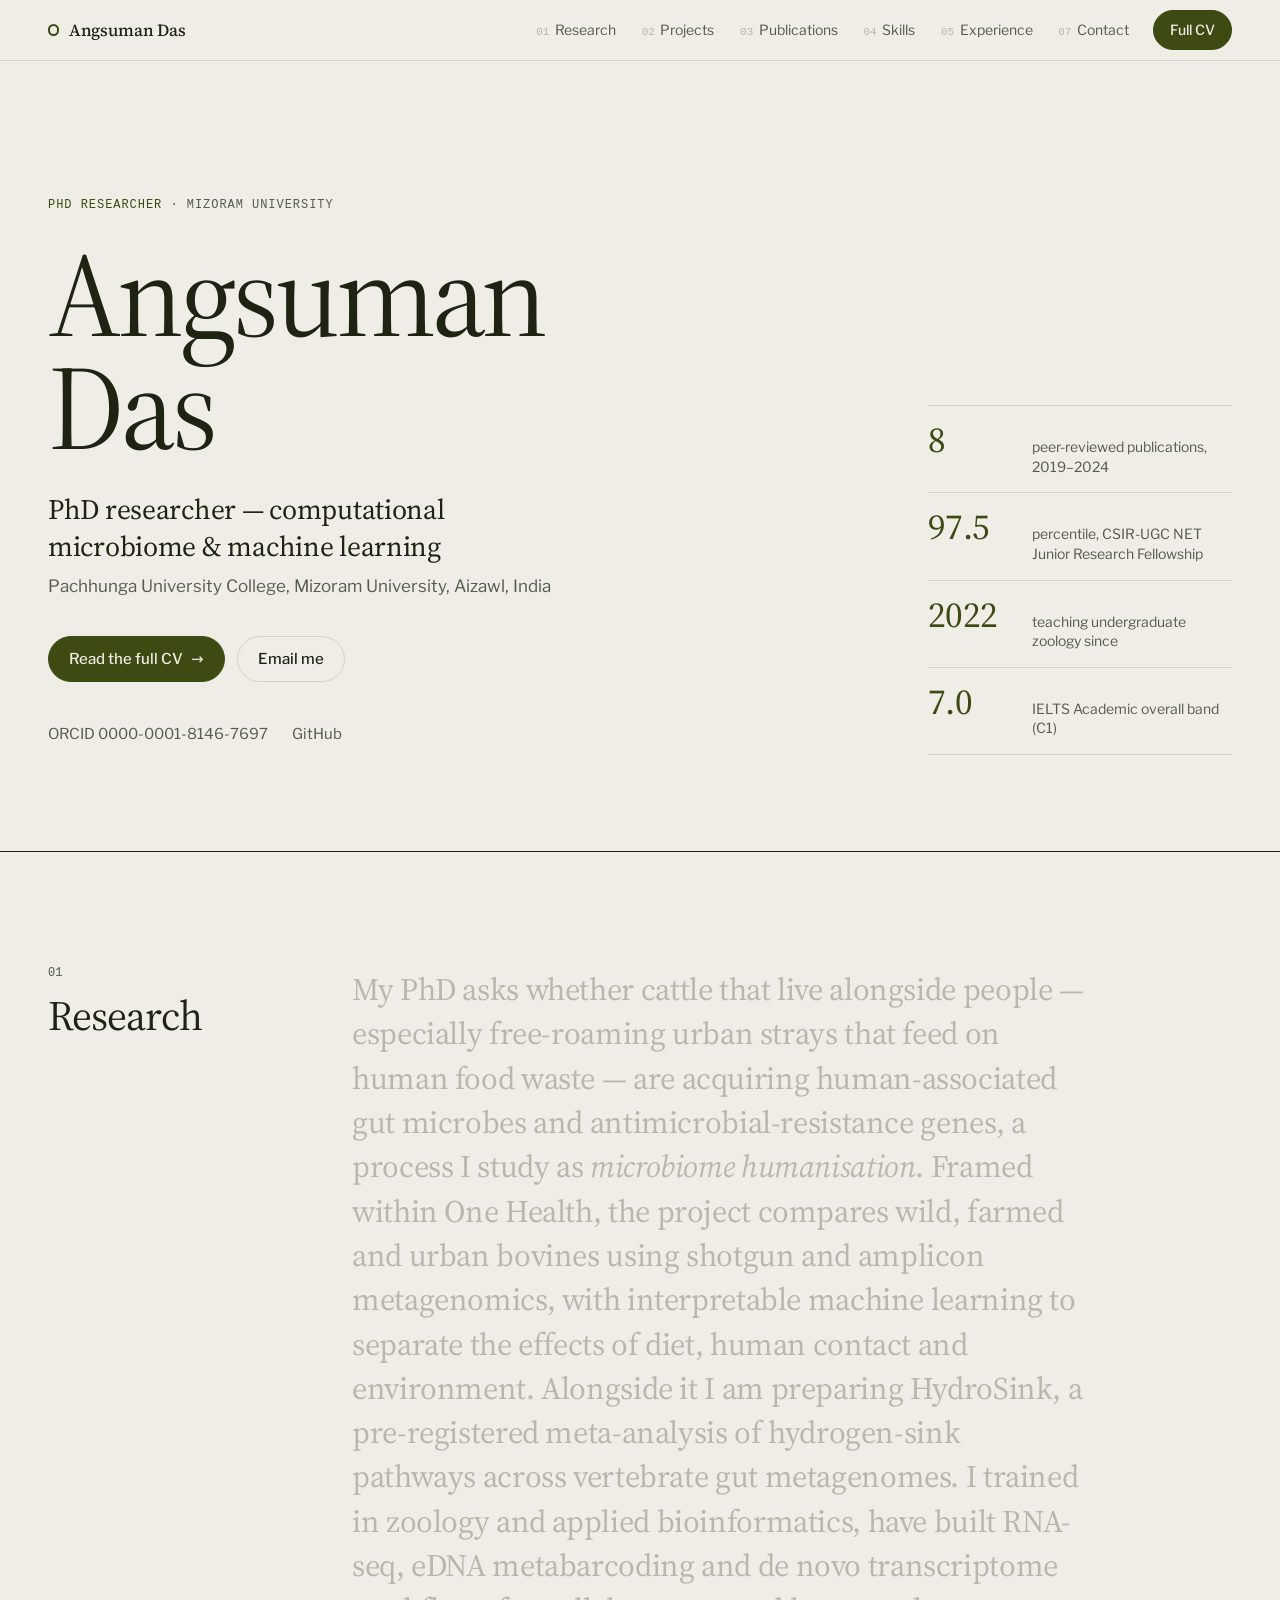
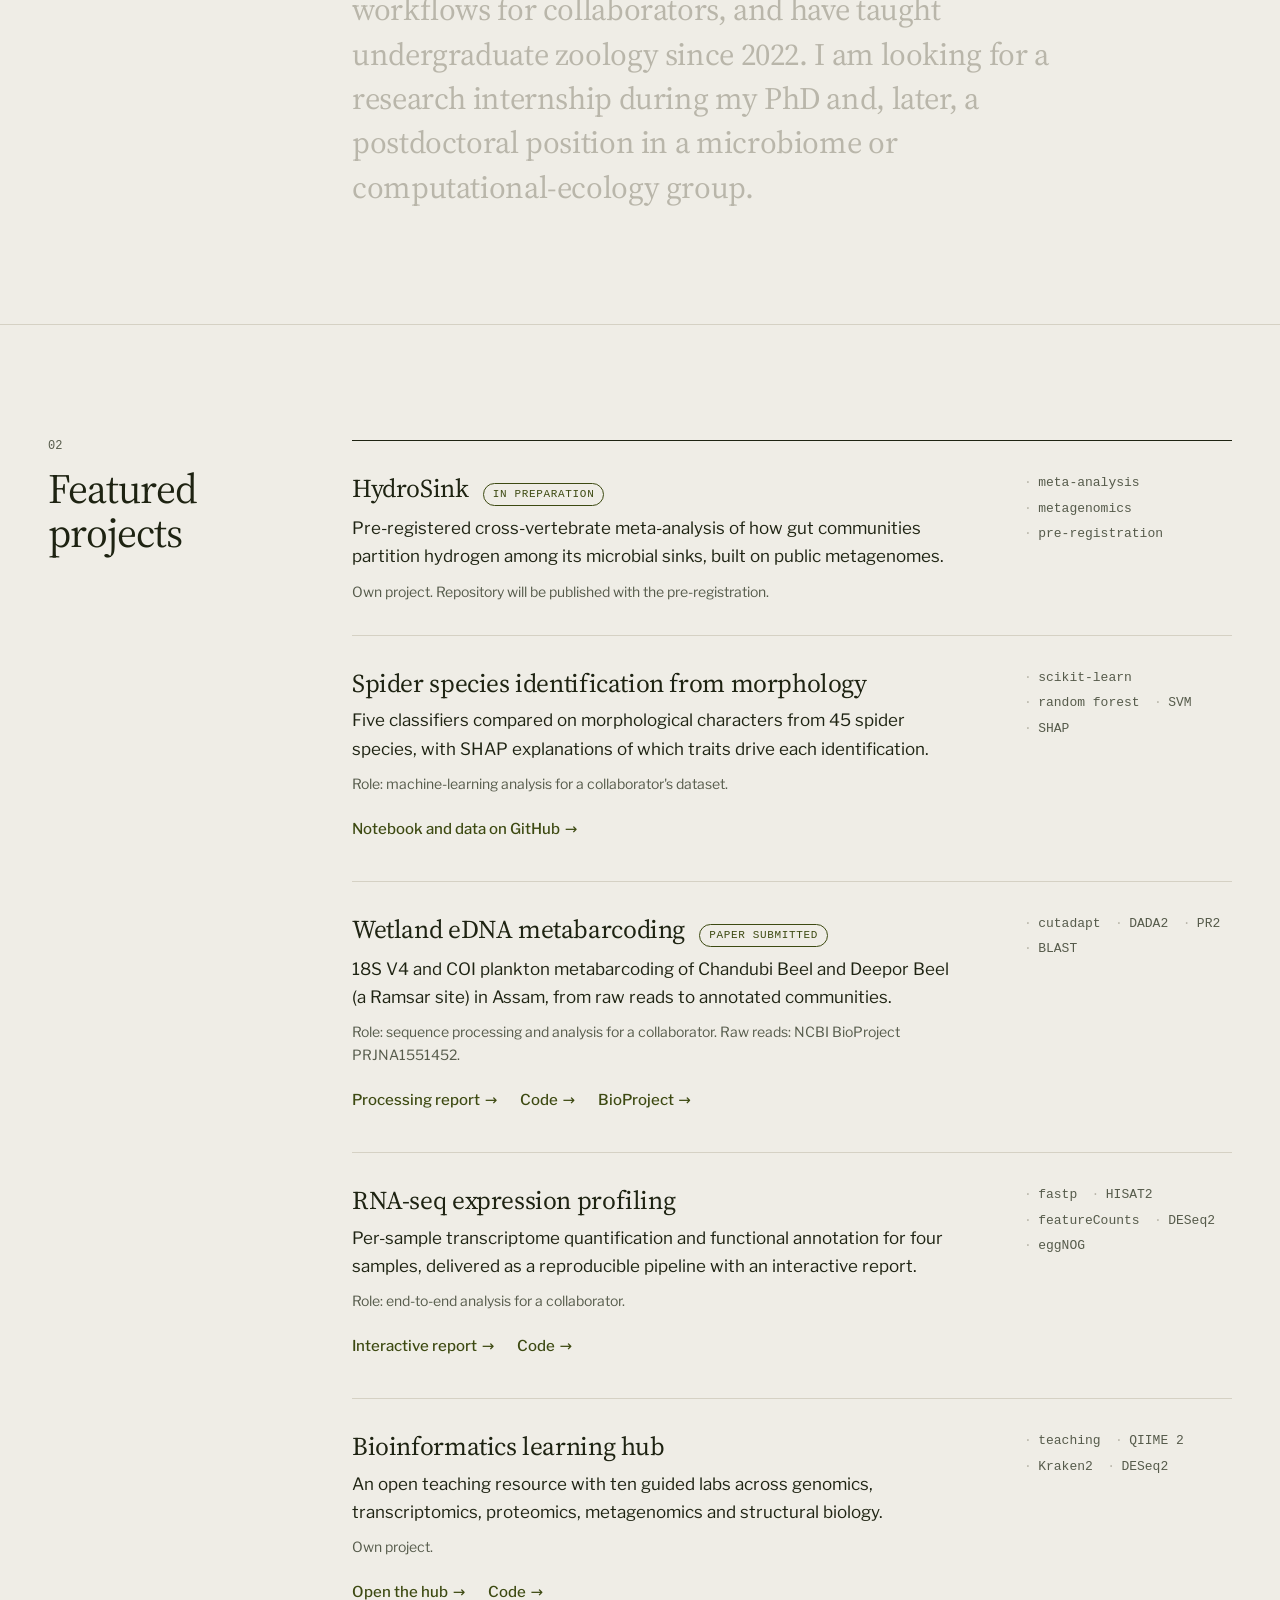
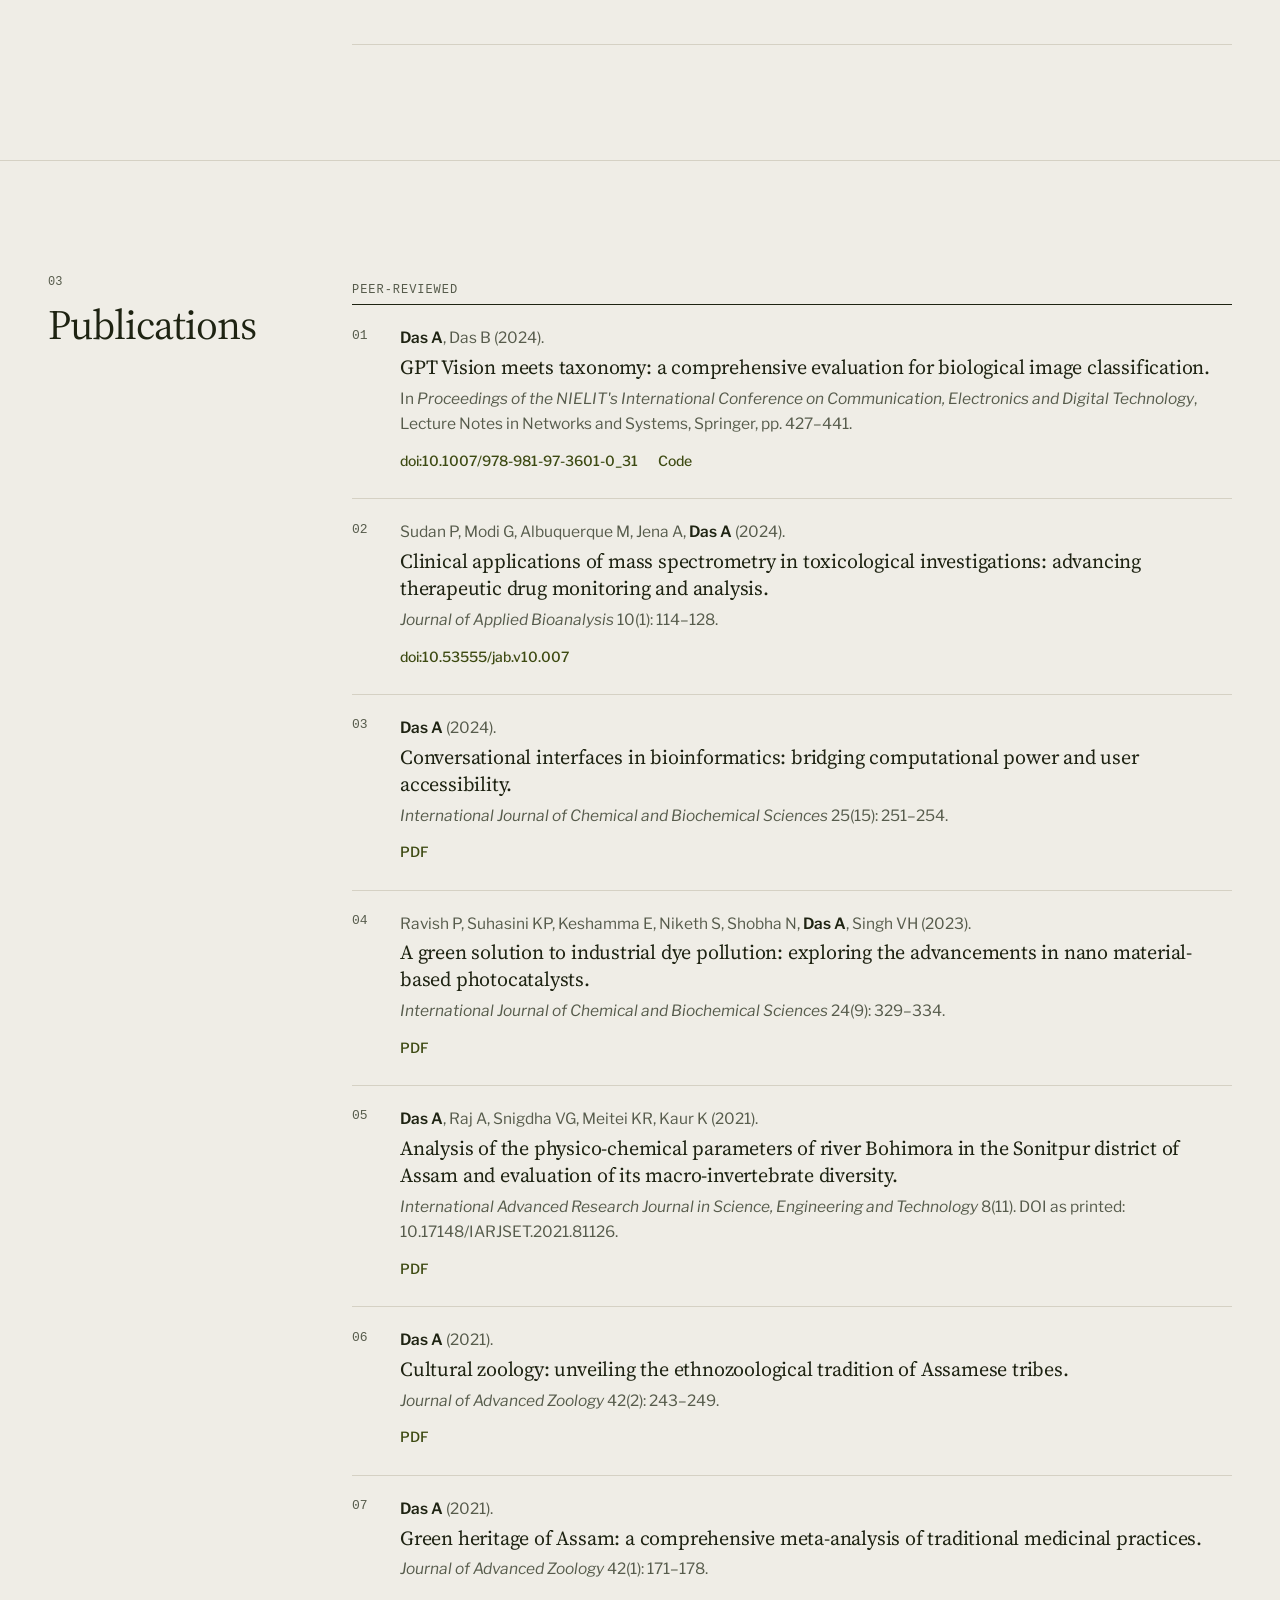
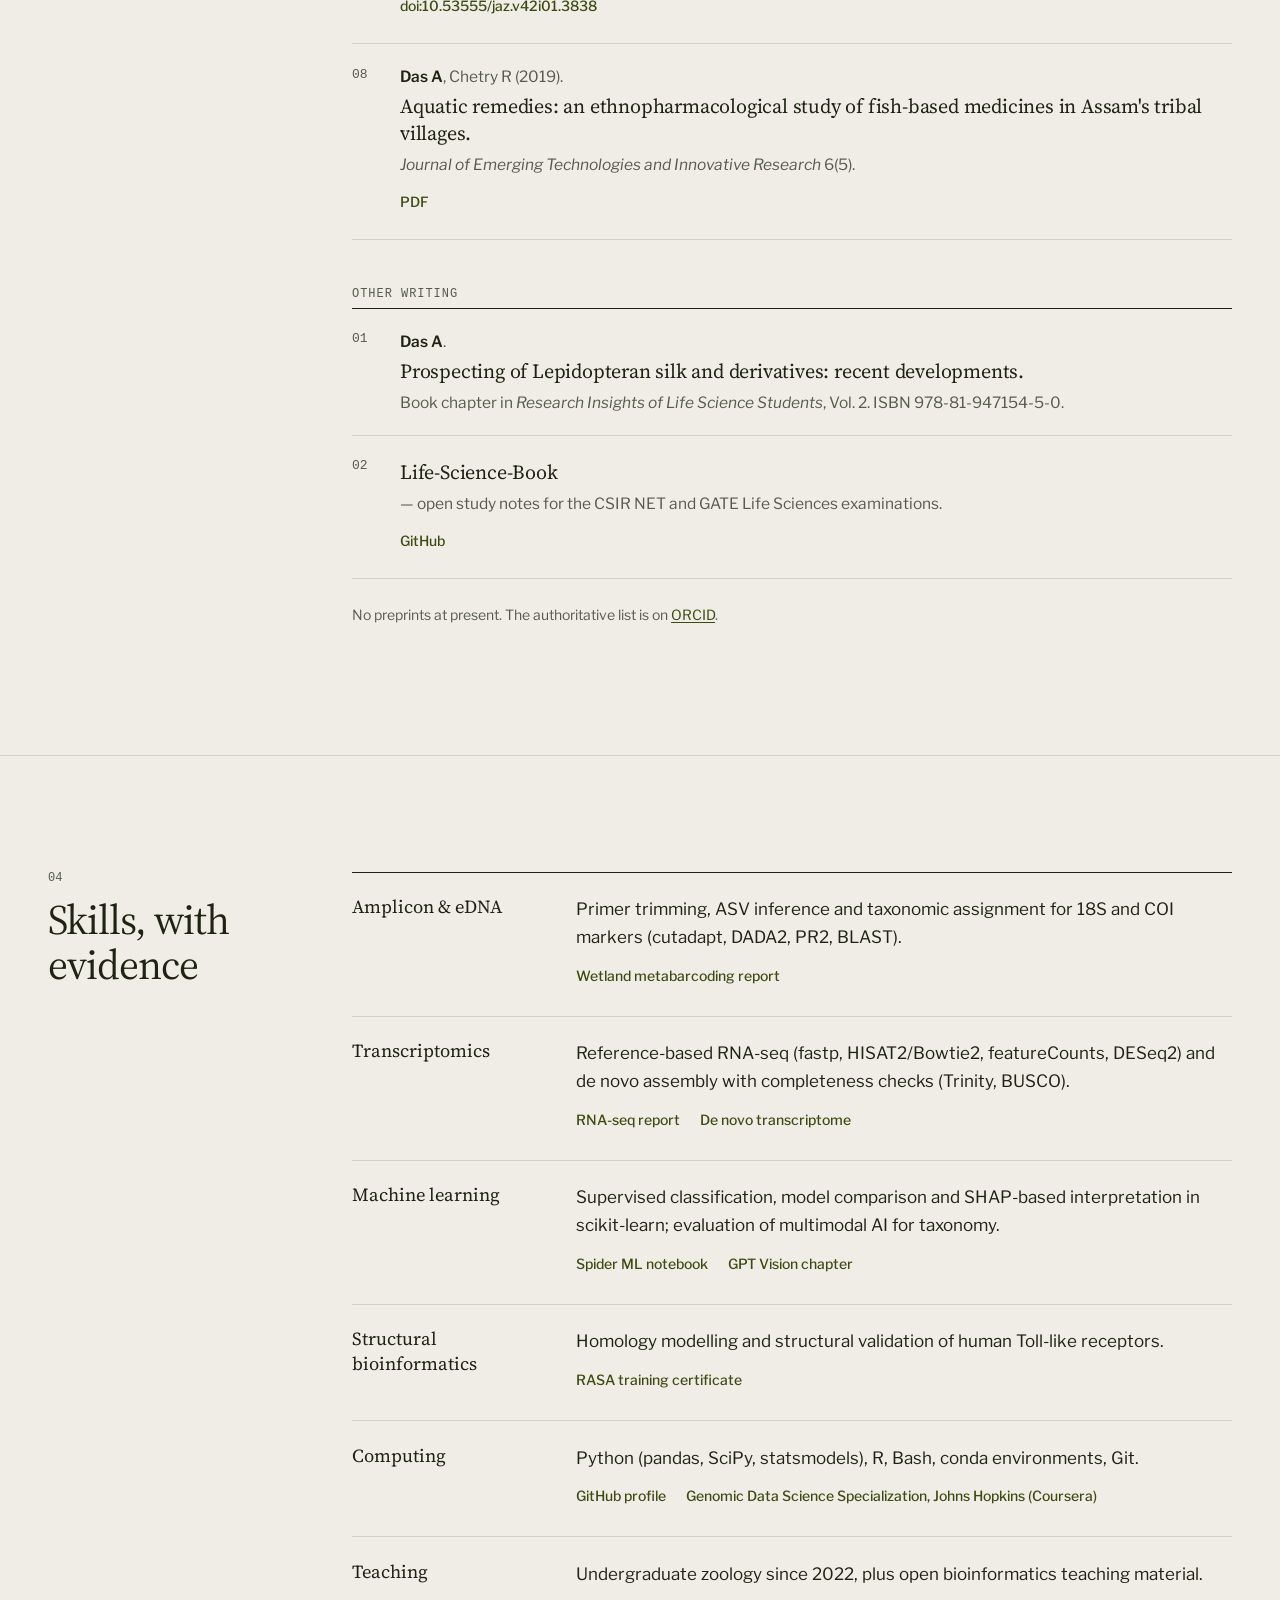
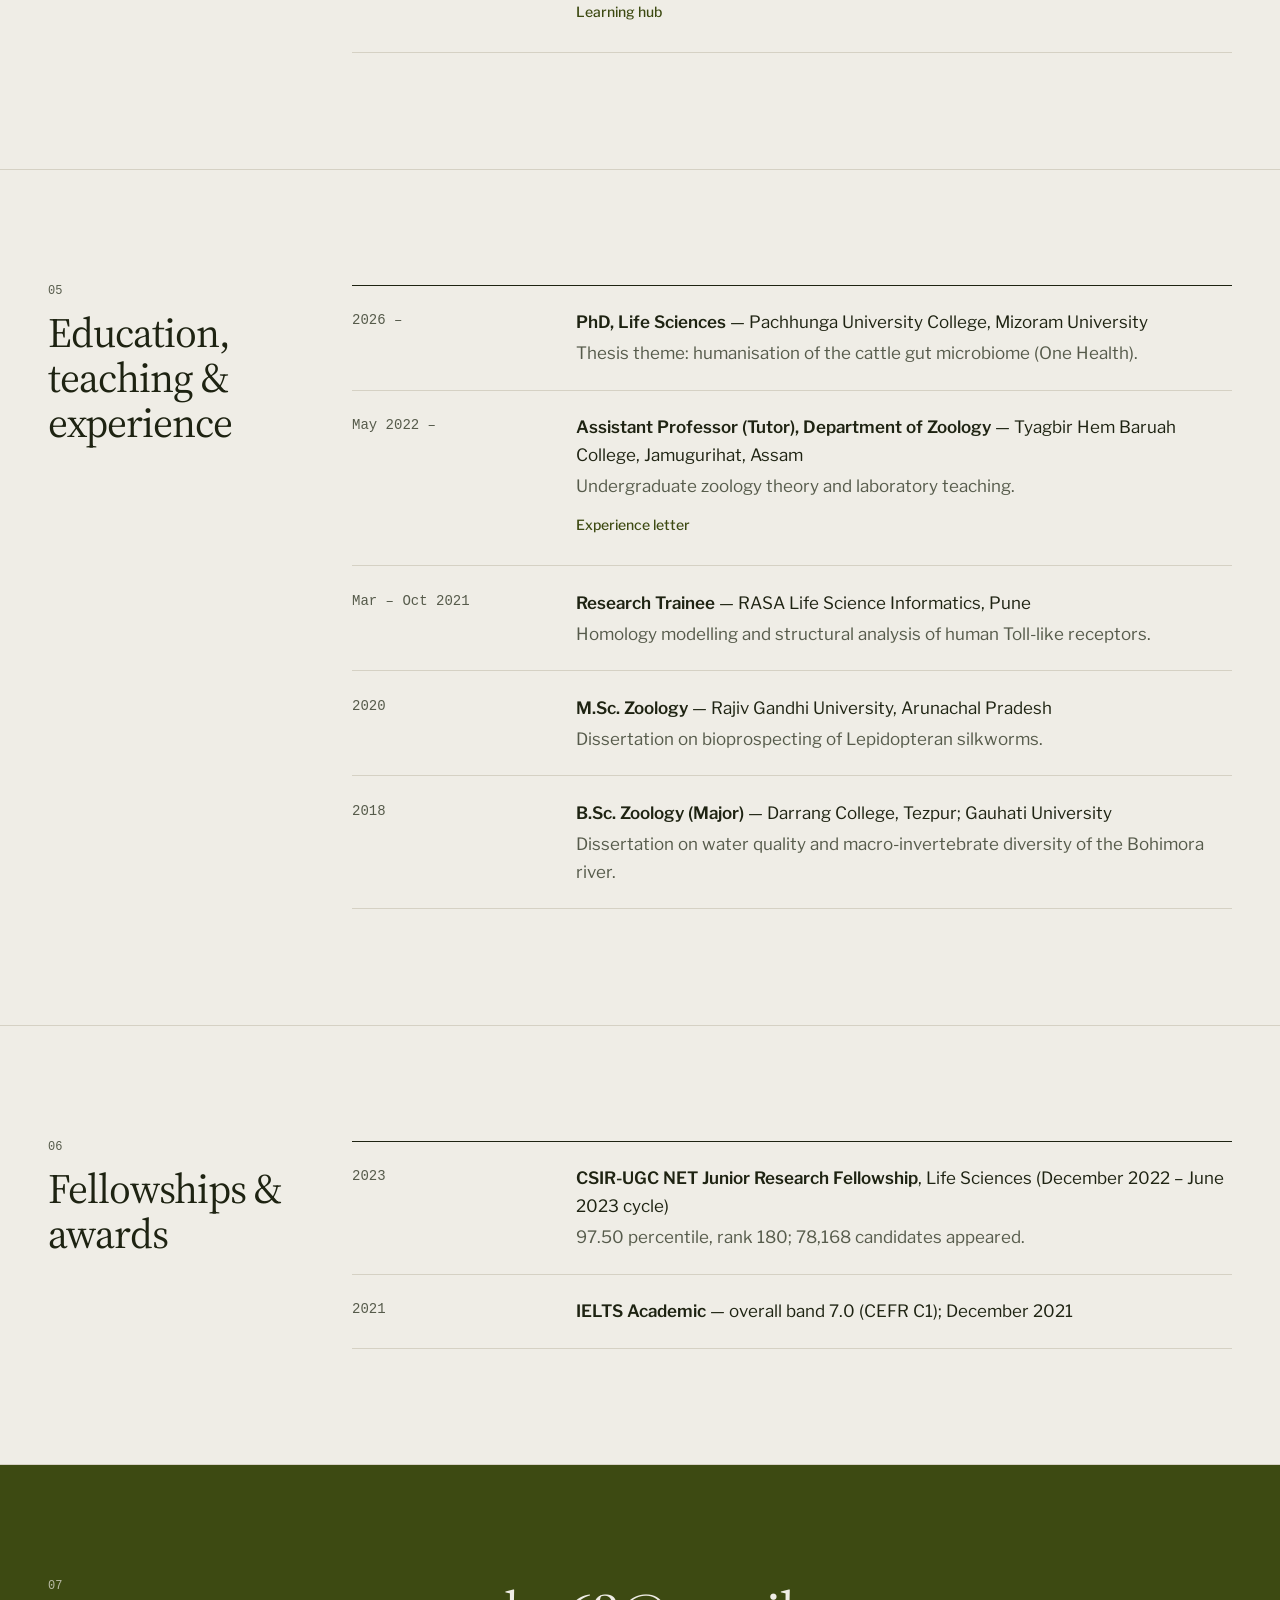
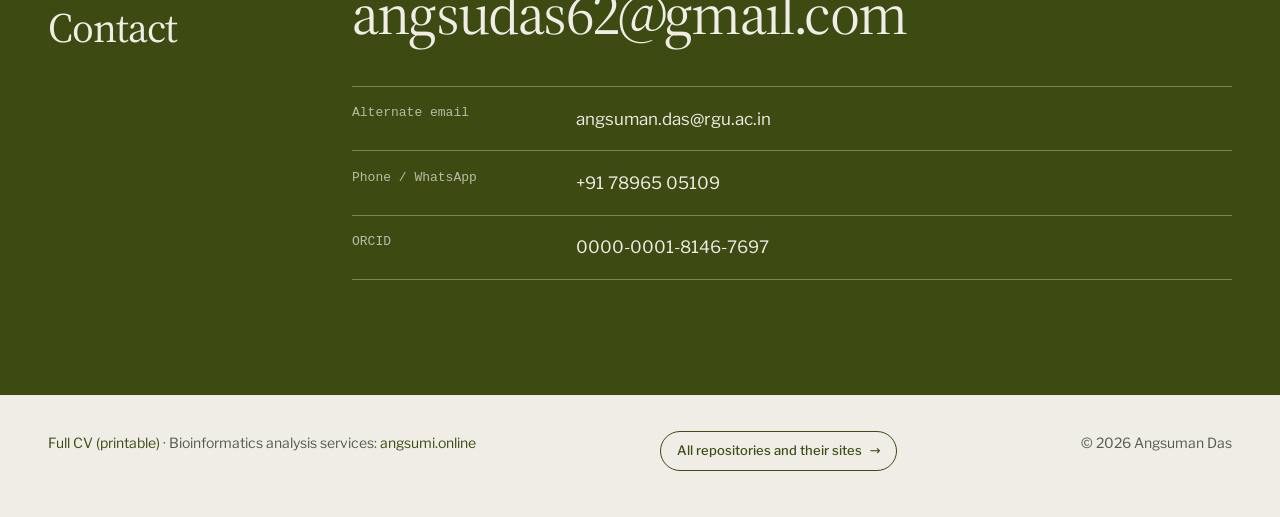
==== commit bbd84bb7: "Mark wetland eDNA paper submitted; footer button to all repositories Co-Authored-By: Claude Opus 5.5" ====
--- a/index.html
+++ b/index.html
@@ -137,7 +137,7 @@
         </li>
         <li class="proj">
           <div class="body">
-            <h3>Wetland eDNA metabarcoding</h3>
+            <h3>Wetland eDNA metabarcoding <span class="status">Paper submitted</span></h3>
             <p>18S V4 and COI plankton metabarcoding of Chandubi Beel and Deepor Beel (a Ramsar site) in Assam, from raw reads to annotated communities.</p>
             <p class="meta">Role: sequence processing and analysis for a collaborator. Raw reads: NCBI BioProject PRJNA1551452.</p>
             <div class="act">
@@ -300,6 +300,7 @@
 <footer>
   <div class="wrap">
     <p><a href="full-cv.html">Full CV (printable)</a> · Bioinformatics analysis services: <a href="https://angsumi.online/">angsumi.online</a></p>
+    <p><a class="footbtn" href="https://angsumandas.angsumi.online/repos.html">All repositories and their sites <span aria-hidden="true">→</span></a></p>
     <p>© 2026 Angsuman Das</p>
   </div>
 </footer>
--- a/academic.css
+++ b/academic.css
@@ -238,3 +238,9 @@
   a { color: #000; background: none; }
   .wrap { width: 100%; }
 }
+
+/* Footer button */
+footer .footbtn { display: inline-flex; align-items: center; gap: .5rem; min-height: 2.5rem; padding: .5rem 1rem; border: 1px solid var(--accent); border-radius: 999px;
+  font: 500 .8125rem/1 var(--sans); color: var(--accent); background: none; transition: transform .15s var(--ease), background-color .15s var(--ease), color .15s var(--ease); }
+footer .footbtn:hover { background: var(--accent); color: var(--bg); transform: translateY(-1px); }
+footer .footbtn:active { transform: scale(.98); }
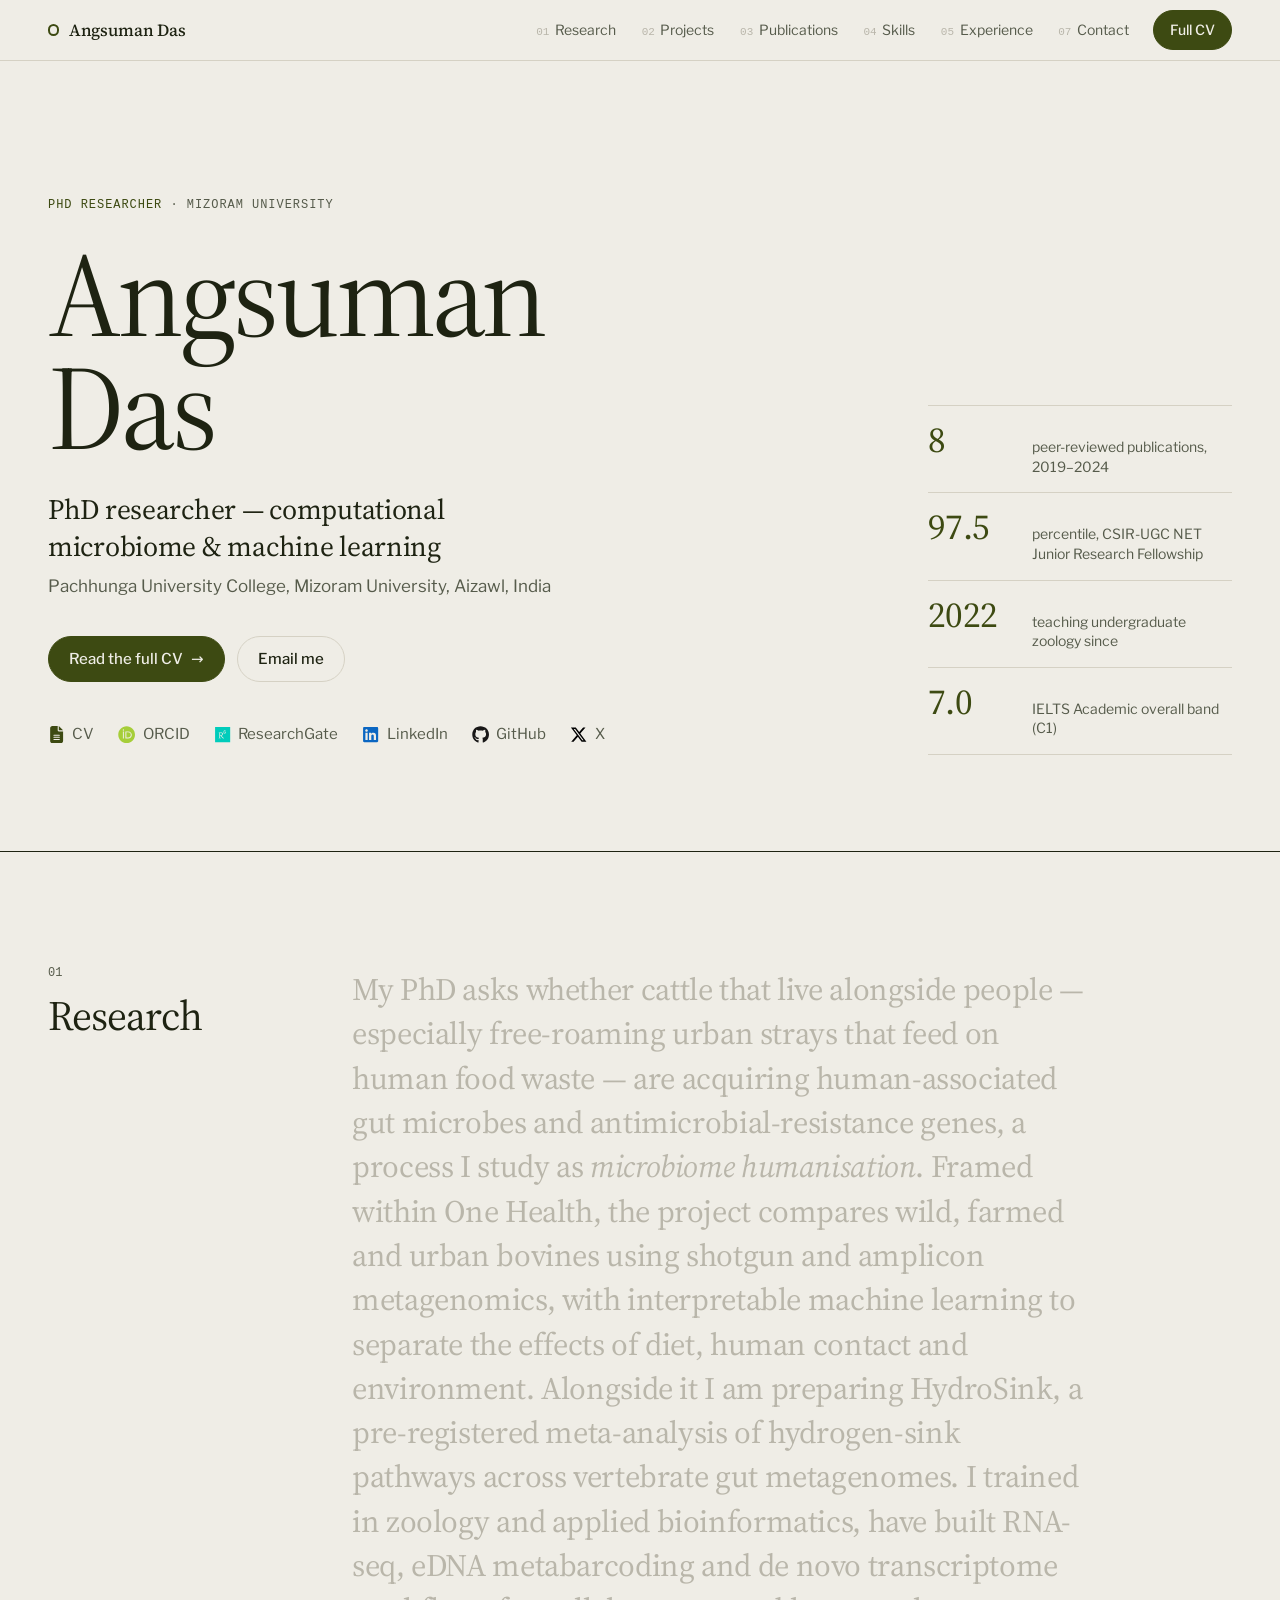
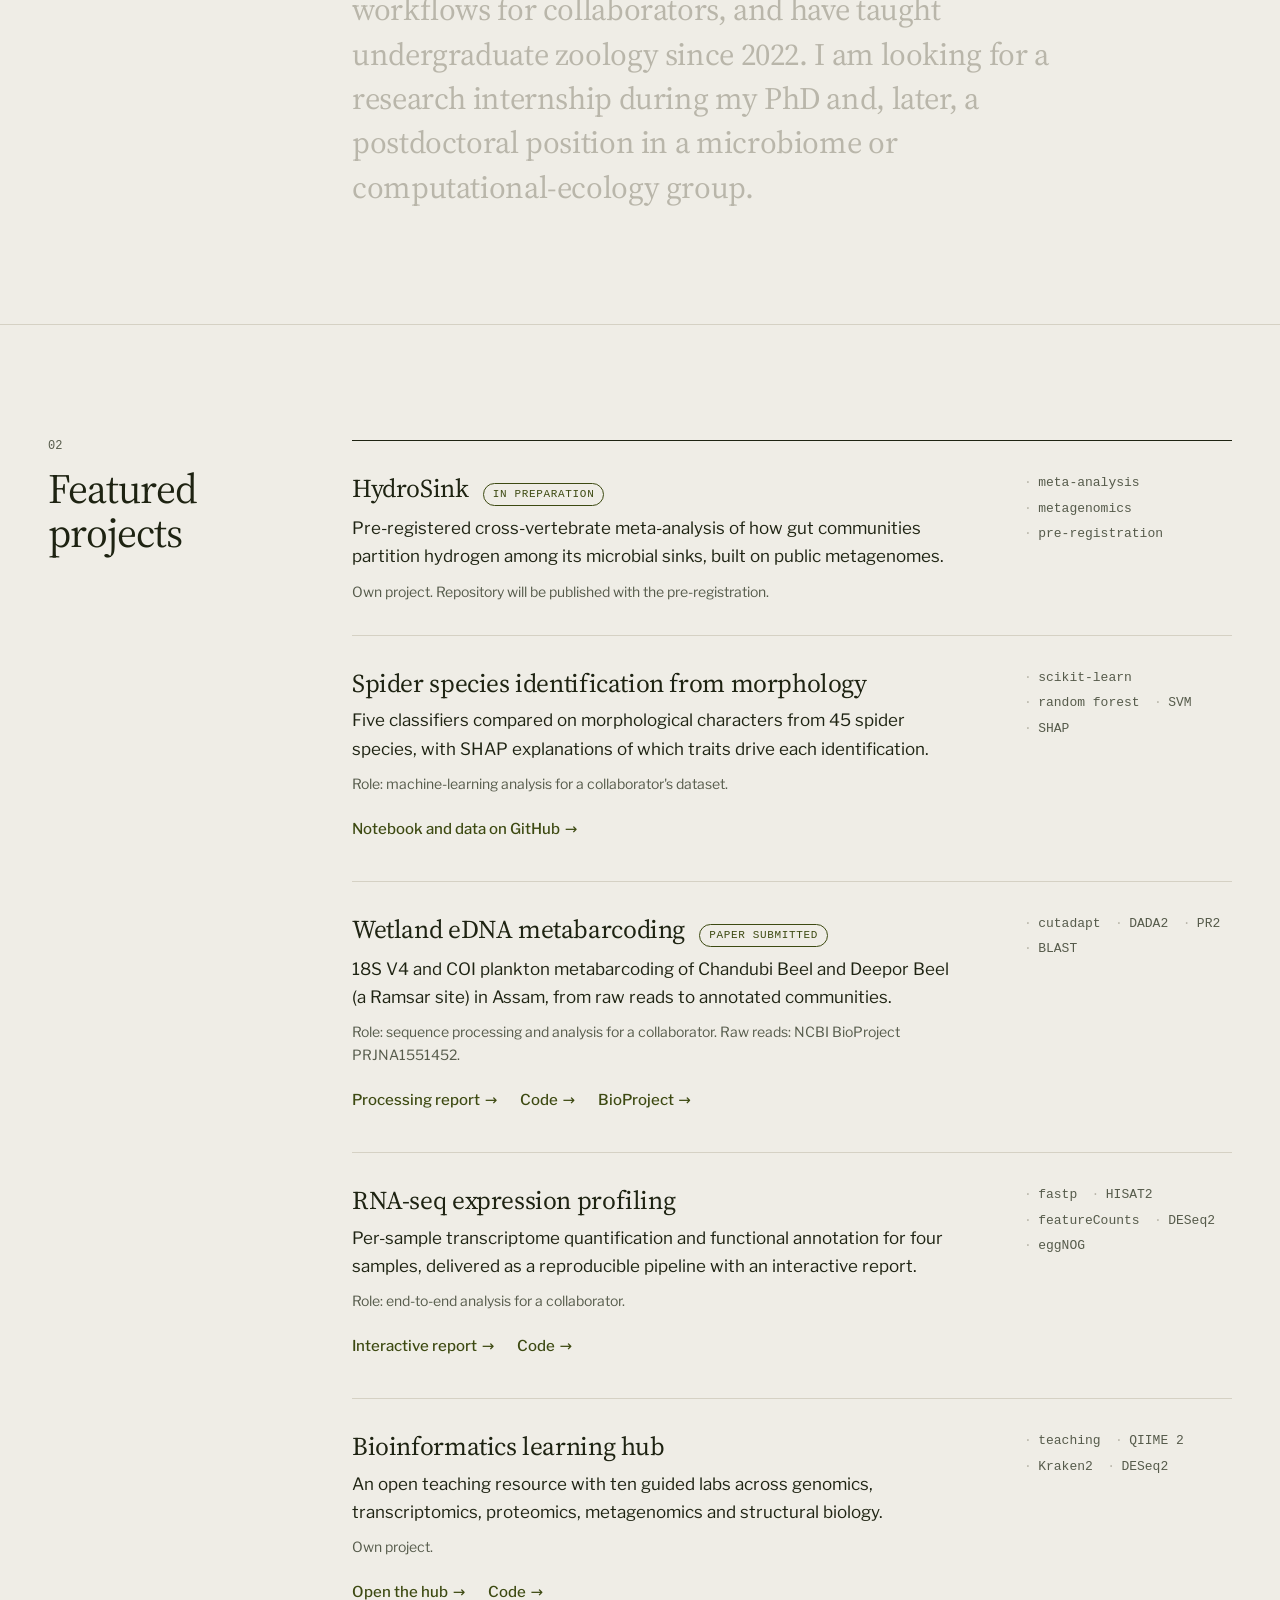
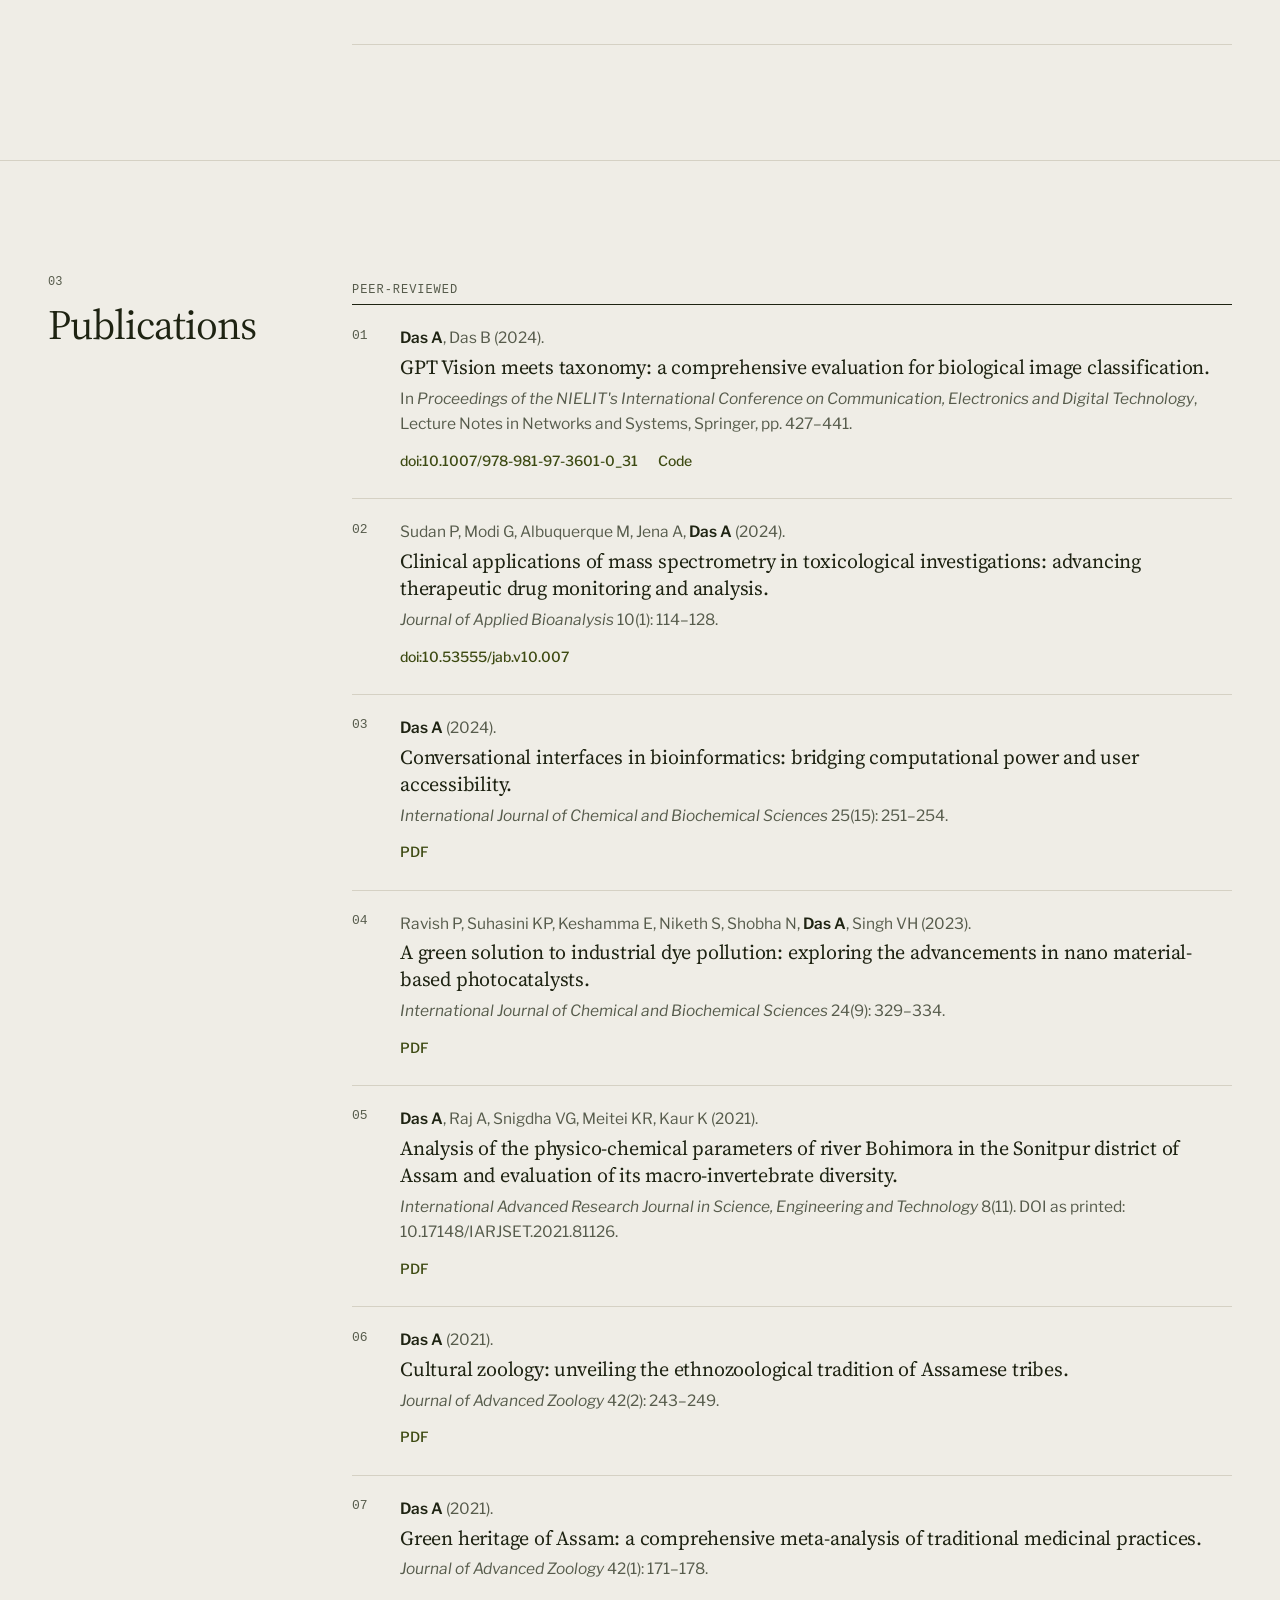
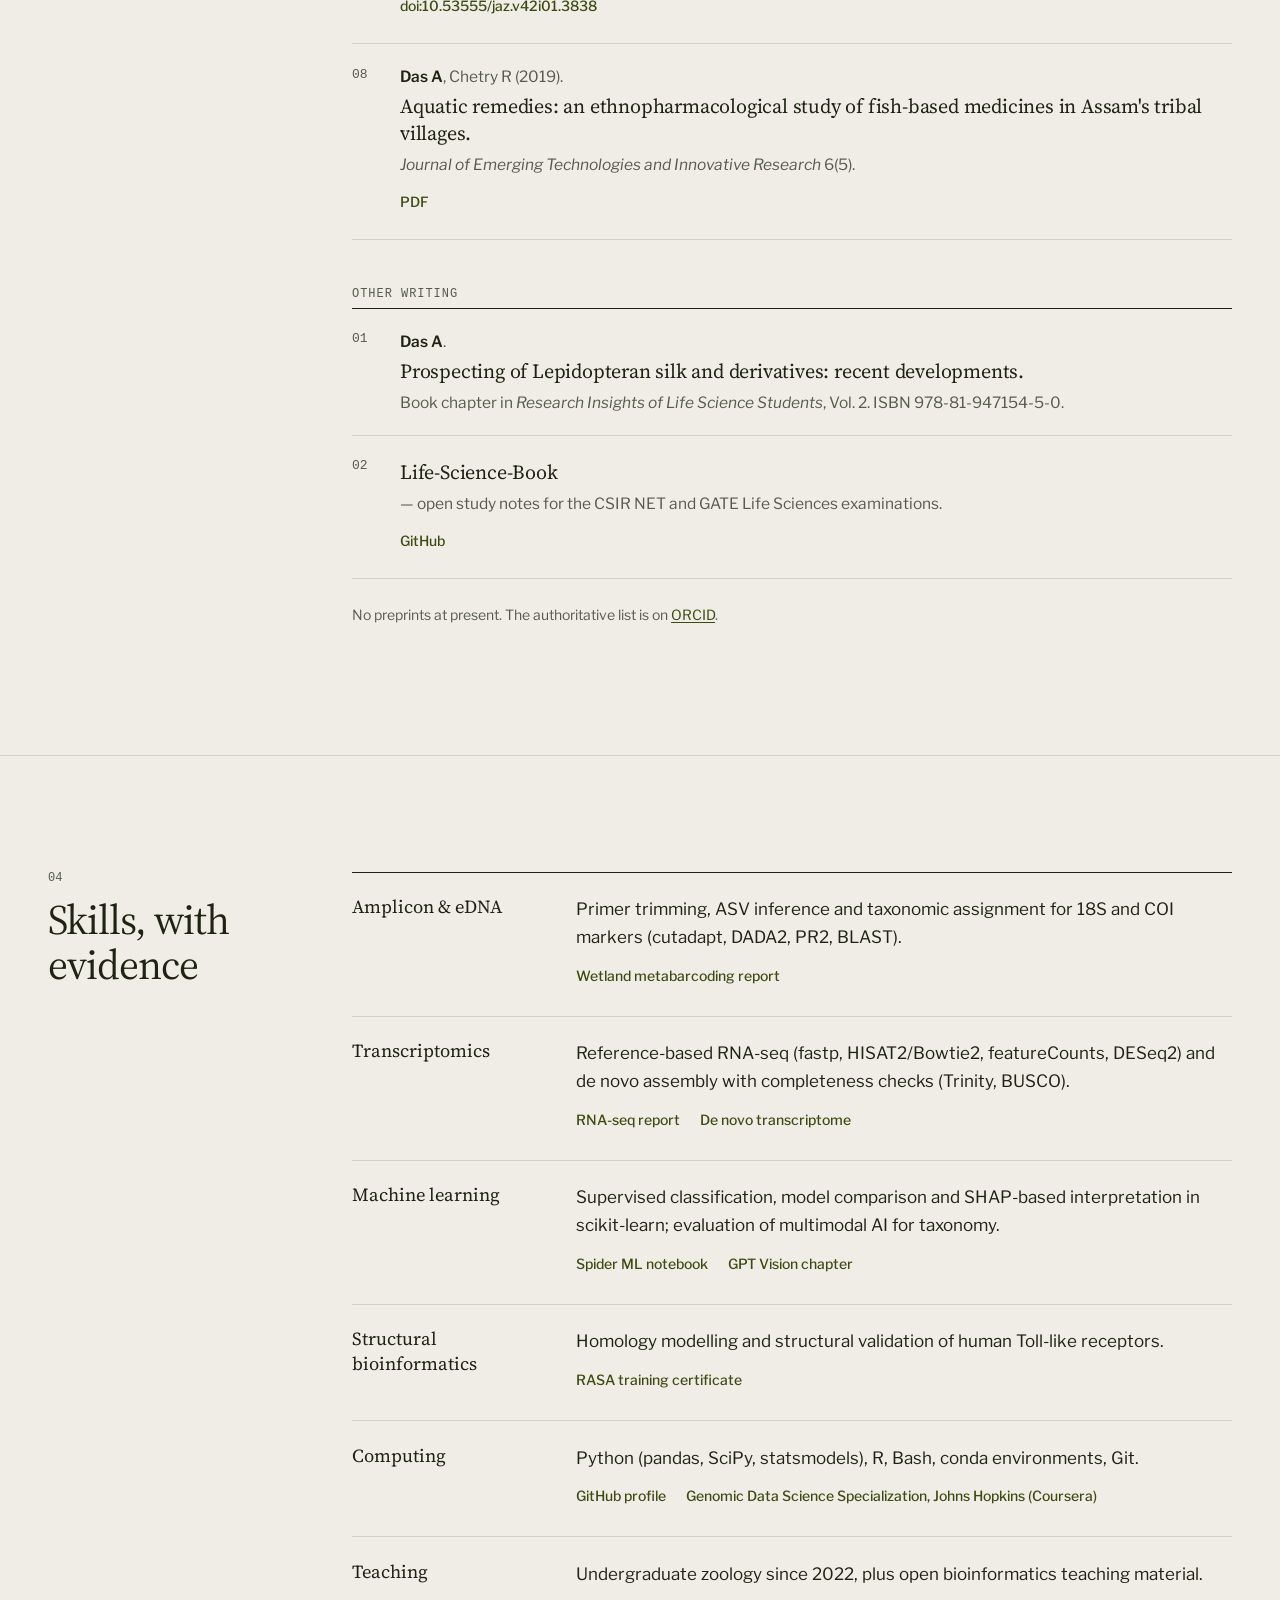
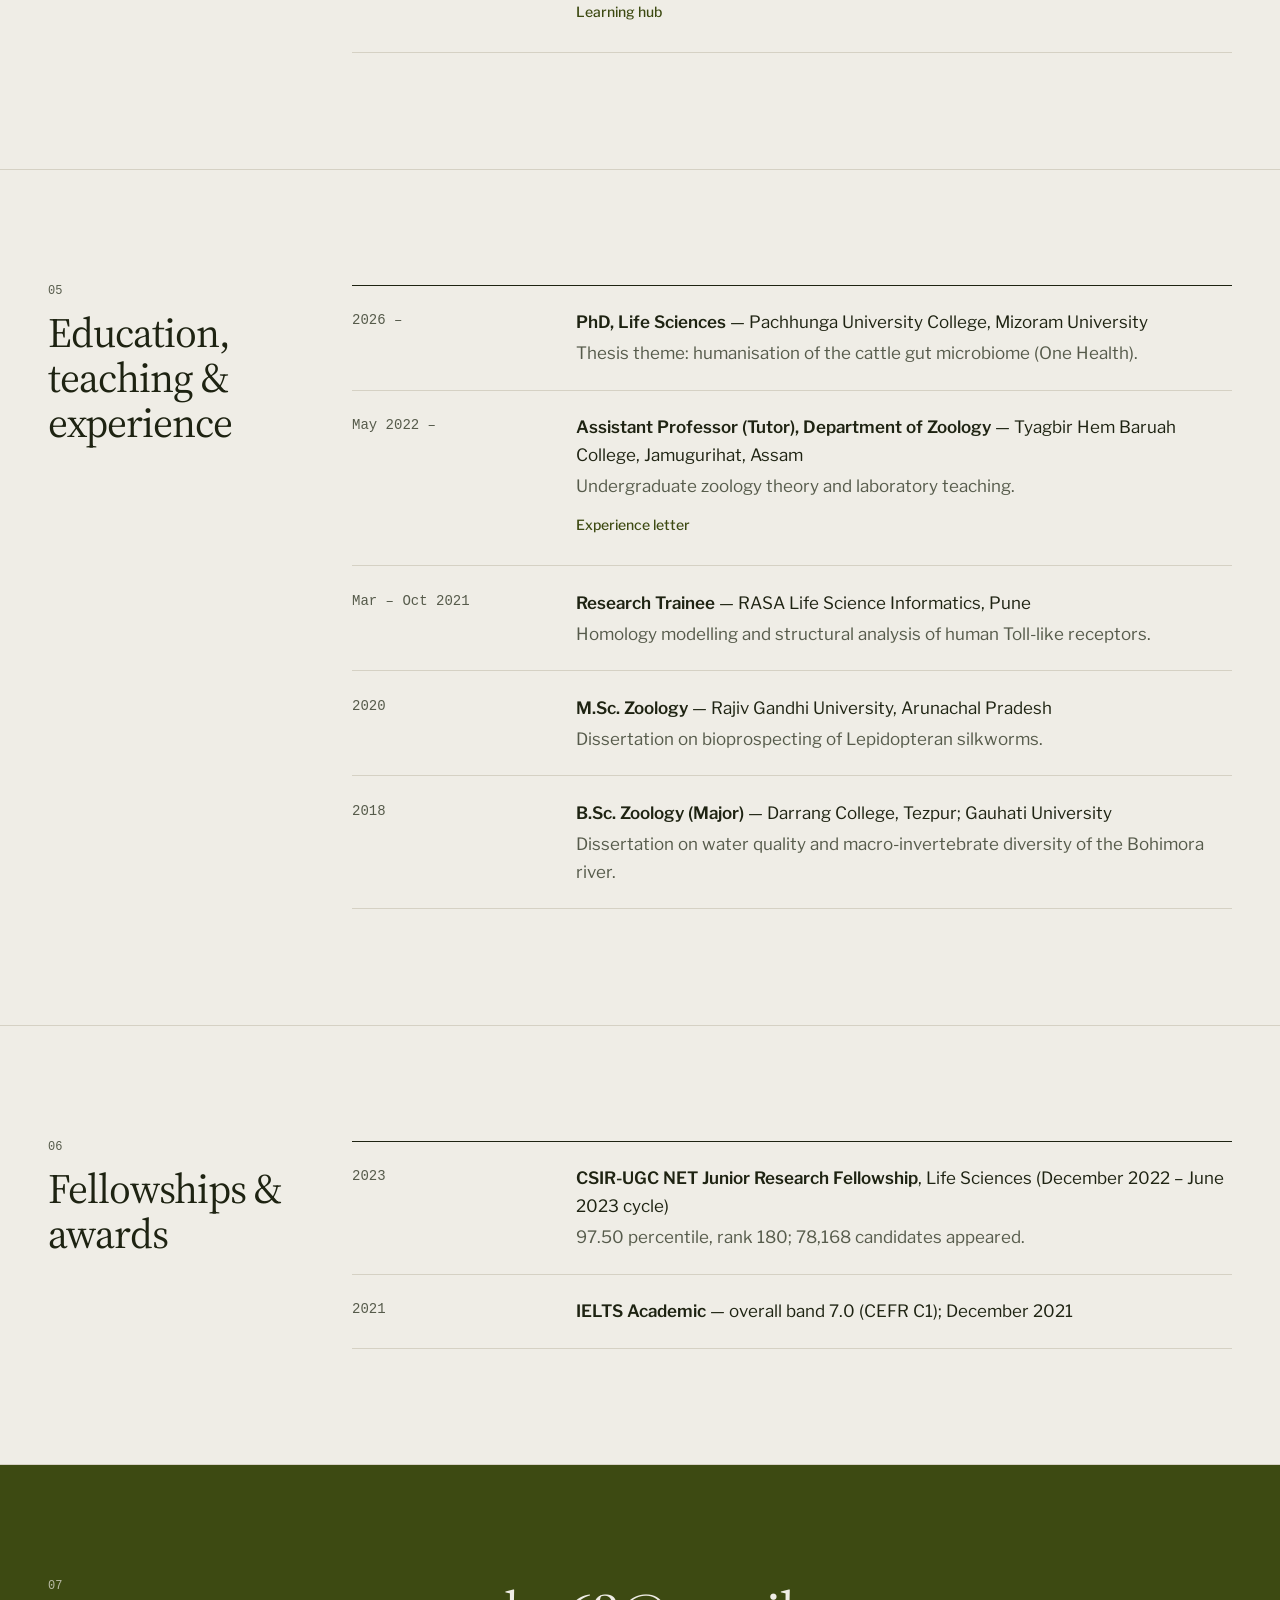
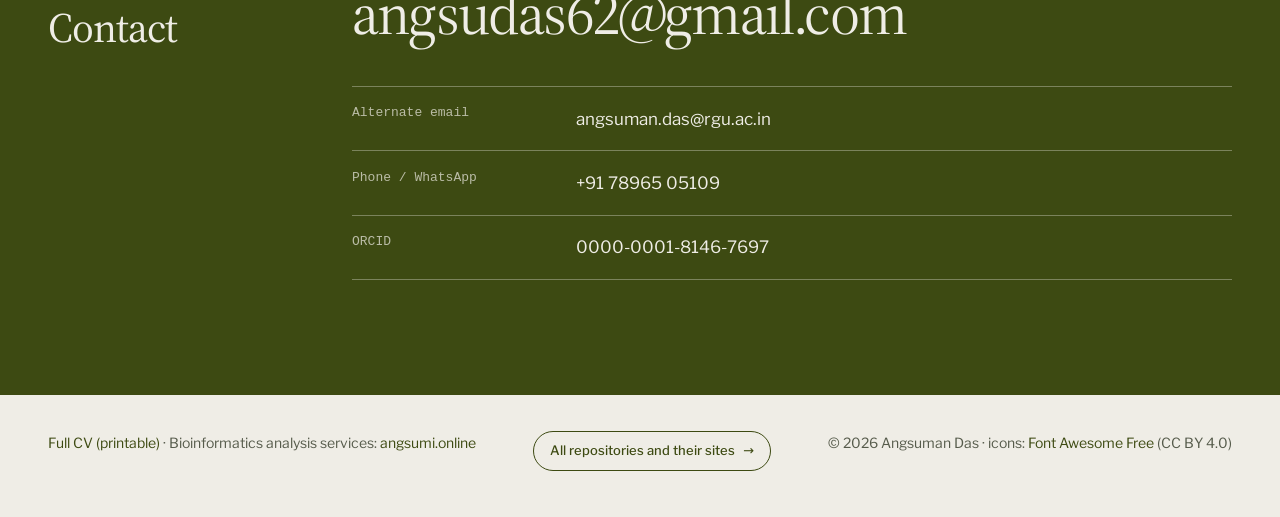
==== commit 873ac687: "Add coloured profile icons: CV, ORCID, ResearchGate, LinkedIn, GitHub, X Co-Authored-By: Claude Opus" ====
--- a/index.html
+++ b/index.html
@@ -51,13 +51,17 @@
     "identifier": { "@type": "PropertyValue", "propertyID": "ORCID", "value": "0000-0001-8146-7697" },
     "sameAs": [
       "https://orcid.org/0000-0001-8146-7697",
-      "https://github.com/Angsumi"
+      "https://github.com/Angsumi",
+      "https://www.researchgate.net/profile/Angsuman-Das-2",
+      "https://www.linkedin.com/in/angsumi/",
+      "https://x.com/angsumi_online"
     ]
   }
 }
 </script>
 </head>
 <body>
+<svg width="0" height="0" style="position:absolute" aria-hidden="true"><symbol id="fa-file-lines" viewBox="0 0 384 512"><path fill="currentColor" d="M64 0C28.7 0 0 28.7 0 64V448c0 35.3 28.7 64 64 64H320c35.3 0 64-28.7 64-64V160H256c-17.7 0-32-14.3-32-32V0H64zM256 0V128H384L256 0zM112 256H272c8.8 0 16 7.2 16 16s-7.2 16-16 16H112c-8.8 0-16-7.2-16-16s7.2-16 16-16zm0 64H272c8.8 0 16 7.2 16 16s-7.2 16-16 16H112c-8.8 0-16-7.2-16-16s7.2-16 16-16zm0 64H272c8.8 0 16 7.2 16 16s-7.2 16-16 16H112c-8.8 0-16-7.2-16-16s7.2-16 16-16z"/></symbol><symbol id="fa-orcid" viewBox="0 0 512 512"><path fill="currentColor" d="M294.75 188.19h-45.92V342h47.47c67.62 0 83.12-51.34 83.12-76.91 0-41.64-26.54-76.9-84.67-76.9zM256 8C119 8 8 119 8 256s111 248 248 248 248-111 248-248S393 8 256 8zm-80.79 360.76h-29.84v-207.5h29.84zm-14.92-231.14a19.57 19.57 0 1 1 19.57-19.57 19.64 19.64 0 0 1-19.57 19.57zM300 369h-81V161.26h80.6c76.73 0 110.44 54.83 110.44 103.85C410 318.39 368.38 369 300 369z"/></symbol><symbol id="fa-researchgate" viewBox="0 0 448 512"><path fill="currentColor" d="M0 32v448h448V32H0zm262.2 334.4c-6.6 3-33.2 6-50-14.2-9.2-10.6-25.3-33.3-42.2-63.6-8.9 0-14.7 0-21.4-.6v46.4c0 23.5 6 21.2 25.8 23.9v8.1c-6.9-.3-23.1-.8-35.6-.8-13.1 0-26.1.6-33.6.8v-8.1c15.5-2.9 22-1.3 22-23.9V225c0-22.6-6.4-21-22-23.9V193c25.8 1 53.1-.6 70.9-.6 31.7 0 55.9 14.4 55.9 45.6 0 21.1-16.7 42.2-39.2 47.5 13.6 24.2 30 45.6 42.2 58.9 7.2 7.8 17.2 14.7 27.2 14.7v7.3zm22.9-135c-23.3 0-32.2-15.7-32.2-32.2V167c0-12.2 8.8-30.4 34-30.4s30.4 17.9 30.4 17.9l-10.7 7.2s-5.5-12.5-19.7-12.5c-7.9 0-19.7 7.3-19.7 19.7v26.8c0 13.4 6.6 23.3 17.9 23.3 14.1 0 21.5-10.9 21.5-26.8h-17.9v-10.7h30.4c0 20.5 4.7 49.9-34 49.9zm-116.5 44.7c-9.4 0-13.6-.3-20-.8v-69.7c6.4-.6 15-.6 22.5-.6 23.3 0 37.2 12.2 37.2 34.5 0 21.9-15 36.6-39.7 36.6z"/></symbol><symbol id="fa-linkedin" viewBox="0 0 448 512"><path fill="currentColor" d="M416 32H31.9C14.3 32 0 46.5 0 64.3v383.4C0 465.5 14.3 480 31.9 480H416c17.6 0 32-14.5 32-32.3V64.3c0-17.8-14.4-32.3-32-32.3zM135.4 416H69V202.2h66.5V416zm-33.2-243c-21.3 0-38.5-17.3-38.5-38.5S80.9 96 102.2 96c21.2 0 38.5 17.3 38.5 38.5 0 21.3-17.2 38.5-38.5 38.5zm282.1 243h-66.4V312c0-24.8-.5-56.7-34.5-56.7-34.6 0-39.9 27-39.9 54.9V416h-66.4V202.2h63.7v29.2h.9c8.9-16.8 30.6-34.5 62.9-34.5 67.2 0 79.7 44.3 79.7 101.9V416z"/></symbol><symbol id="fa-github" viewBox="0 0 496 512"><path fill="currentColor" d="M165.9 397.4c0 2-2.3 3.6-5.2 3.6-3.3.3-5.6-1.3-5.6-3.6 0-2 2.3-3.6 5.2-3.6 3-.3 5.6 1.3 5.6 3.6zm-31.1-4.5c-.7 2 1.3 4.3 4.3 4.9 2.6 1 5.6 0 6.2-2s-1.3-4.3-4.3-5.2c-2.6-.7-5.5.3-6.2 2.3zm44.2-1.7c-2.9.7-4.9 2.6-4.6 4.9.3 2 2.9 3.3 5.9 2.6 2.9-.7 4.9-2.6 4.6-4.6-.3-1.9-3-3.2-5.9-2.9zM244.8 8C106.1 8 0 113.3 0 252c0 110.9 69.8 205.8 169.5 239.2 12.8 2.3 17.3-5.6 17.3-12.1 0-6.2-.3-40.4-.3-61.4 0 0-70 15-84.7-29.8 0 0-11.4-29.1-27.8-36.6 0 0-22.9-15.7 1.6-15.4 0 0 24.9 2 38.6 25.8 21.9 38.6 58.6 27.5 72.9 20.9 2.3-16 8.8-27.1 16-33.7-55.9-6.2-112.3-14.3-112.3-110.5 0-27.5 7.6-41.3 23.6-58.9-2.6-6.5-11.1-33.3 2.6-67.9 20.9-6.5 69 27 69 27 20-5.6 41.5-8.5 62.8-8.5s42.8 2.9 62.8 8.5c0 0 48.1-33.6 69-27 13.7 34.7 5.2 61.4 2.6 67.9 16 17.7 25.8 31.5 25.8 58.9 0 96.5-58.9 104.2-114.8 110.5 9.2 7.9 17 22.9 17 46.4 0 33.7-.3 75.4-.3 83.6 0 6.5 4.6 14.4 17.3 12.1C428.2 457.8 496 362.9 496 252 496 113.3 383.5 8 244.8 8zM97.2 352.9c-1.3 1-1 3.3.7 5.2 1.6 1.6 3.9 2.3 5.2 1 1.3-1 1-3.3-.7-5.2-1.6-1.6-3.9-2.3-5.2-1zm-10.8-8.1c-.7 1.3.3 2.9 2.3 3.9 1.6 1 3.6.7 4.3-.7.7-1.3-.3-2.9-2.3-3.9-2-.6-3.6-.3-4.3.7zm32.4 35.6c-1.6 1.3-1 4.3 1.3 6.2 2.3 2.3 5.2 2.6 6.5 1 1.3-1.3.7-4.3-1.3-6.2-2.2-2.3-5.2-2.6-6.5-1zm-11.4-14.7c-1.6 1-1.6 3.6 0 5.9 1.6 2.3 4.3 3.3 5.6 2.3 1.6-1.3 1.6-3.9 0-6.2-1.4-2.3-4-3.3-5.6-2z"/></symbol><symbol id="fa-x-twitter" viewBox="0 0 512 512"><path fill="currentColor" d="M389.2 48h70.6L305.6 224.2 487 464H345L233.7 318.6 106.5 464H35.8L200.7 275.5 26.8 48H172.4L272.9 180.9 389.2 48zM364.4 421.8h39.1L151.1 88h-42L364.4 421.8z"/></symbol></svg>
 <a class="skip" href="#main">Skip to content</a>
 
 <header class="topbar">
@@ -88,13 +92,13 @@
           <a class="btn ghost" href="mailto:angsudas62@gmail.com">Email me</a>
         </div>
         <ul class="profiles" aria-label="Profiles">
-          <li><a href="https://orcid.org/0000-0001-8146-7697" rel="me">ORCID 0000-0001-8146-7697</a></li>
-          <li><a href="https://github.com/Angsumi" rel="me">GitHub</a></li>
-          <!-- Add when the profile URLs are confirmed:
-          <li><a href="LINKEDIN_URL" rel="me">LinkedIn</a></li>
-          <li><a href="RESEARCHGATE_URL" rel="me">ResearchGate</a></li>
-          <li><a href="SCHOLAR_URL" rel="me">Google Scholar</a></li>
-          -->
+          <li><a class="cv" href="full-cv.html"><svg class="i" aria-hidden="true"><use href="#fa-file-lines"/></svg>CV</a></li>
+          <li><a class="orcid" href="https://orcid.org/0000-0001-8146-7697" rel="me"><svg class="i" aria-hidden="true"><use href="#fa-orcid"/></svg>ORCID</a></li>
+          <li><a class="rg" href="https://www.researchgate.net/profile/Angsuman-Das-2" rel="me"><svg class="i" aria-hidden="true"><use href="#fa-researchgate"/></svg>ResearchGate</a></li>
+          <li><a class="li" href="https://www.linkedin.com/in/angsumi/" rel="me"><svg class="i" aria-hidden="true"><use href="#fa-linkedin"/></svg>LinkedIn</a></li>
+          <li><a class="gh" href="https://github.com/Angsumi" rel="me"><svg class="i" aria-hidden="true"><use href="#fa-github"/></svg>GitHub</a></li>
+          <li><a class="x" href="https://x.com/angsumi_online" rel="me"><svg class="i" aria-hidden="true"><use href="#fa-x-twitter"/></svg>X</a></li>
+          <!-- Add when confirmed: <li><a href="SCHOLAR_URL" rel="me">Google Scholar</a></li> -->
         </ul>
       </div>
       <ul class="facts side" aria-label="At a glance">
@@ -301,7 +305,7 @@
   <div class="wrap">
     <p><a href="full-cv.html">Full CV (printable)</a> · Bioinformatics analysis services: <a href="https://angsumi.online/">angsumi.online</a></p>
     <p><a class="footbtn" href="https://angsumandas.angsumi.online/repos.html">All repositories and their sites <span aria-hidden="true">→</span></a></p>
-    <p>© 2026 Angsuman Das</p>
+    <p>© 2026 Angsuman Das · icons: <a href="https://fontawesome.com/license/free">Font Awesome Free</a> (CC BY 4.0)</p>
   </div>
 </footer>
 <script>
--- a/academic.css
+++ b/academic.css
@@ -244,3 +244,18 @@
   font: 500 .8125rem/1 var(--sans); color: var(--accent); background: none; transition: transform .15s var(--ease), background-color .15s var(--ease), color .15s var(--ease); }
 footer .footbtn:hover { background: var(--accent); color: var(--bg); transform: translateY(-1px); }
 footer .footbtn:active { transform: scale(.98); }
+
+/* Profile links: brand icons in their own colours */
+.profiles a { display: inline-flex; align-items: center; gap: .45rem; }
+.profiles .i { width: 1.15em; height: 1.15em; flex: none; transition: transform .15s var(--ease); }
+.profiles a:hover .i { transform: translateY(-1px); }
+.profiles .cv .i { color: var(--accent); }
+.profiles .orcid .i { color: #a6ce39; }
+.profiles .rg .i { color: #00ccbb; }
+.profiles .li .i { color: #0a66c2; }
+.profiles .gh .i { color: #181717; }
+.profiles .x .i { color: #000; }
+@media (prefers-color-scheme: dark) {
+  .profiles .li .i { color: #4c9be8; }
+  .profiles .gh .i, .profiles .x .i { color: #f0f0ea; }
+}
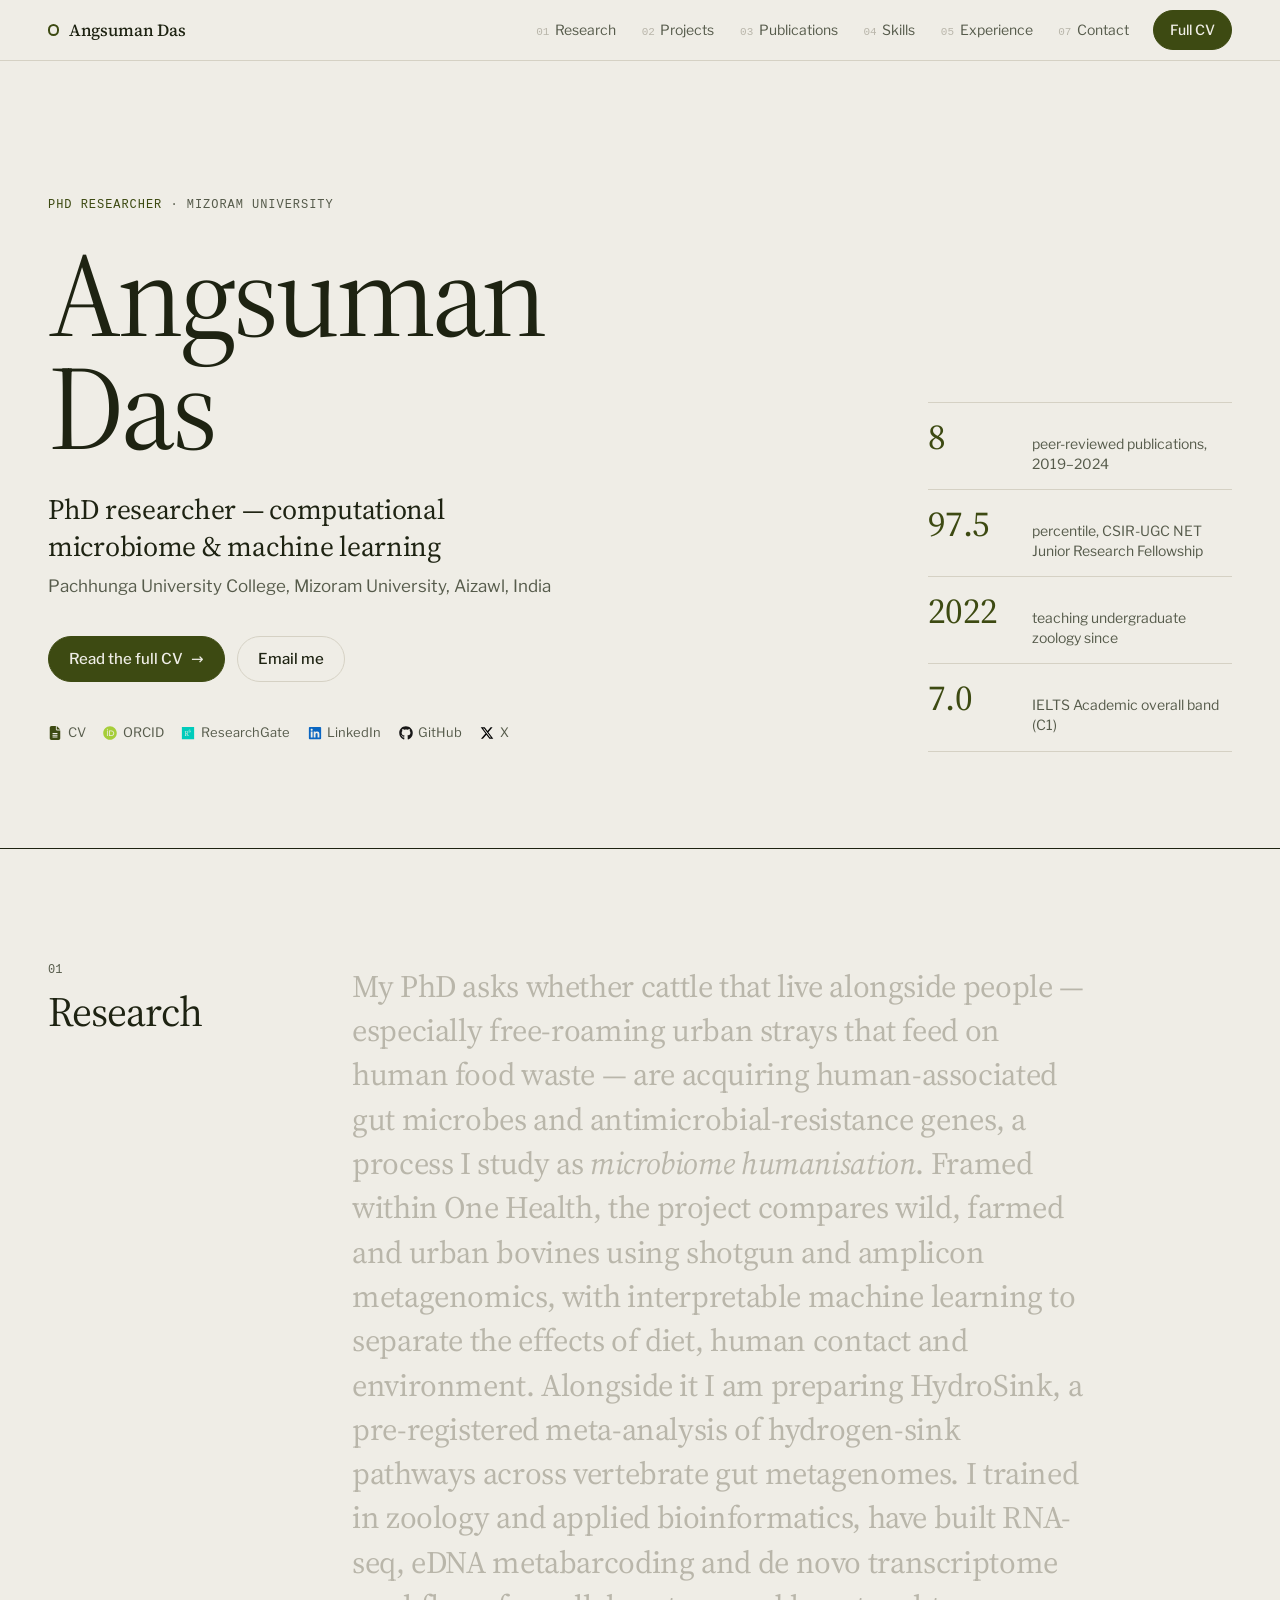
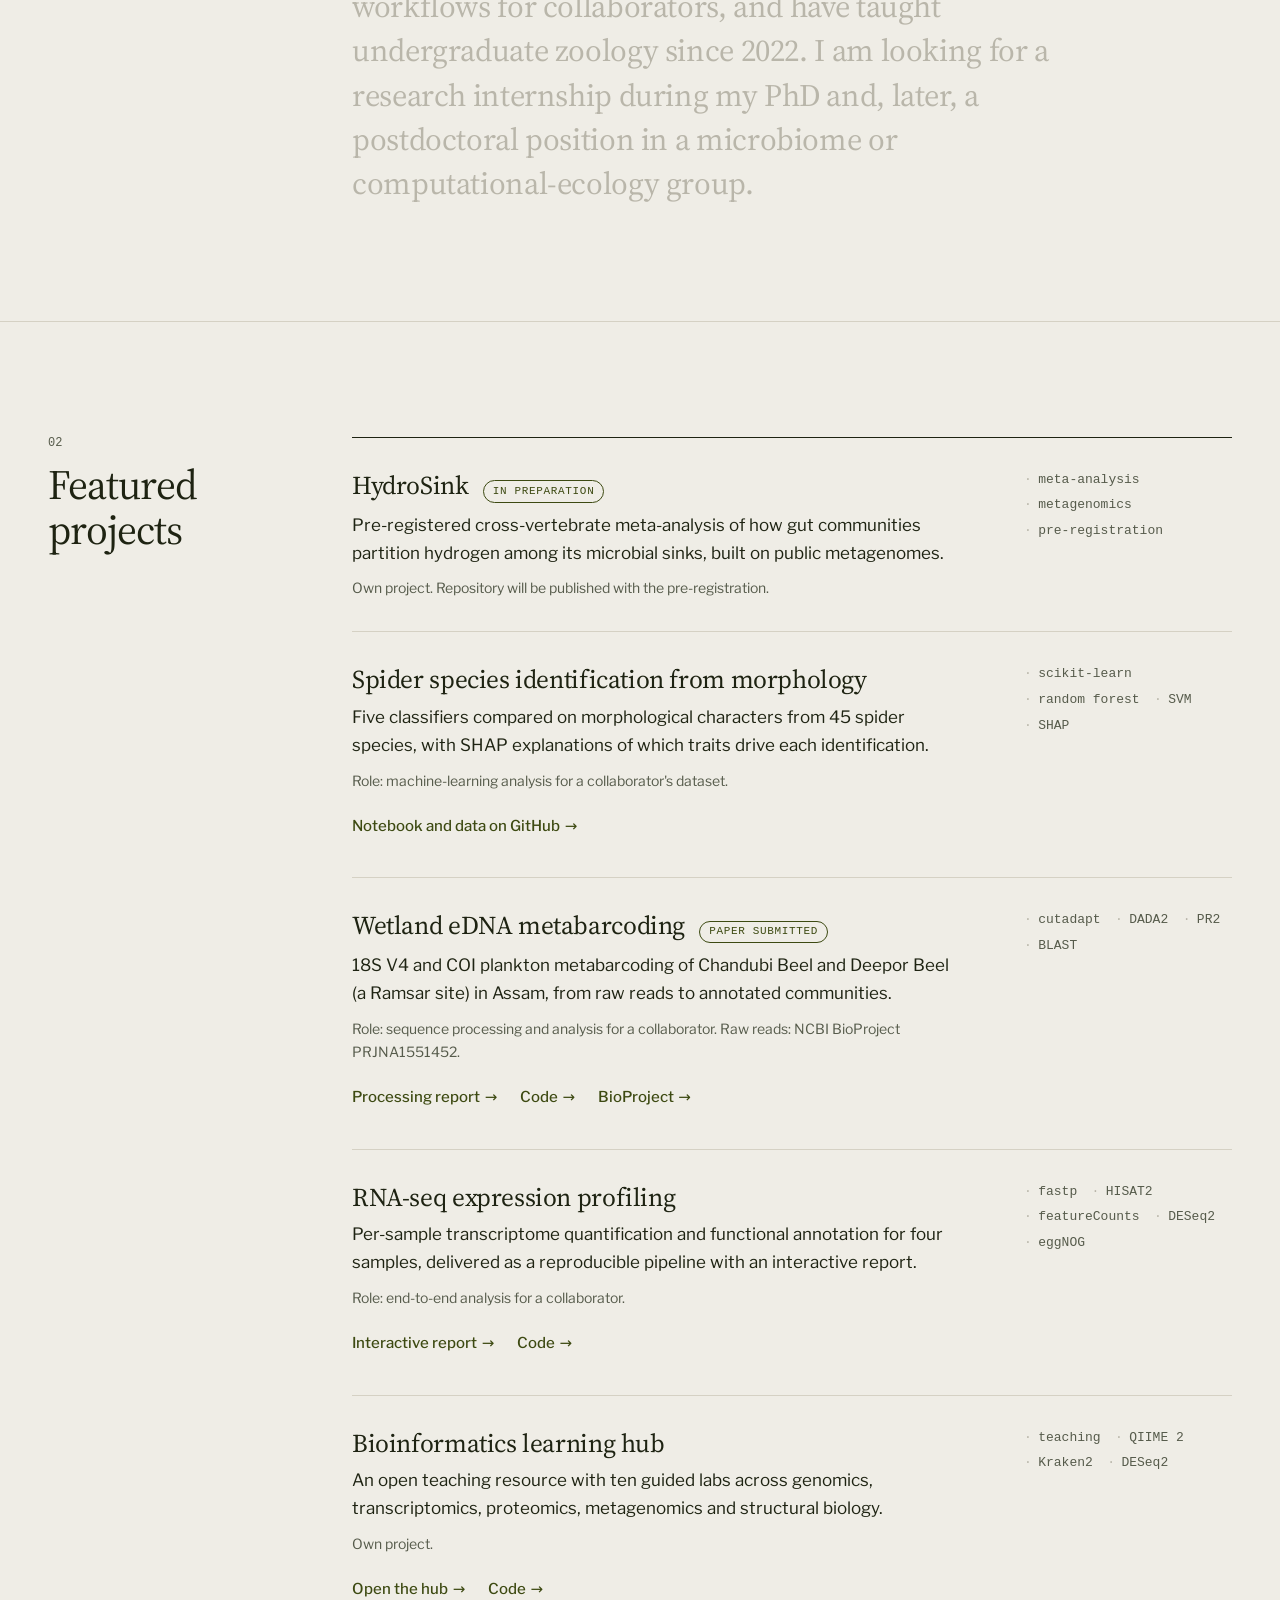
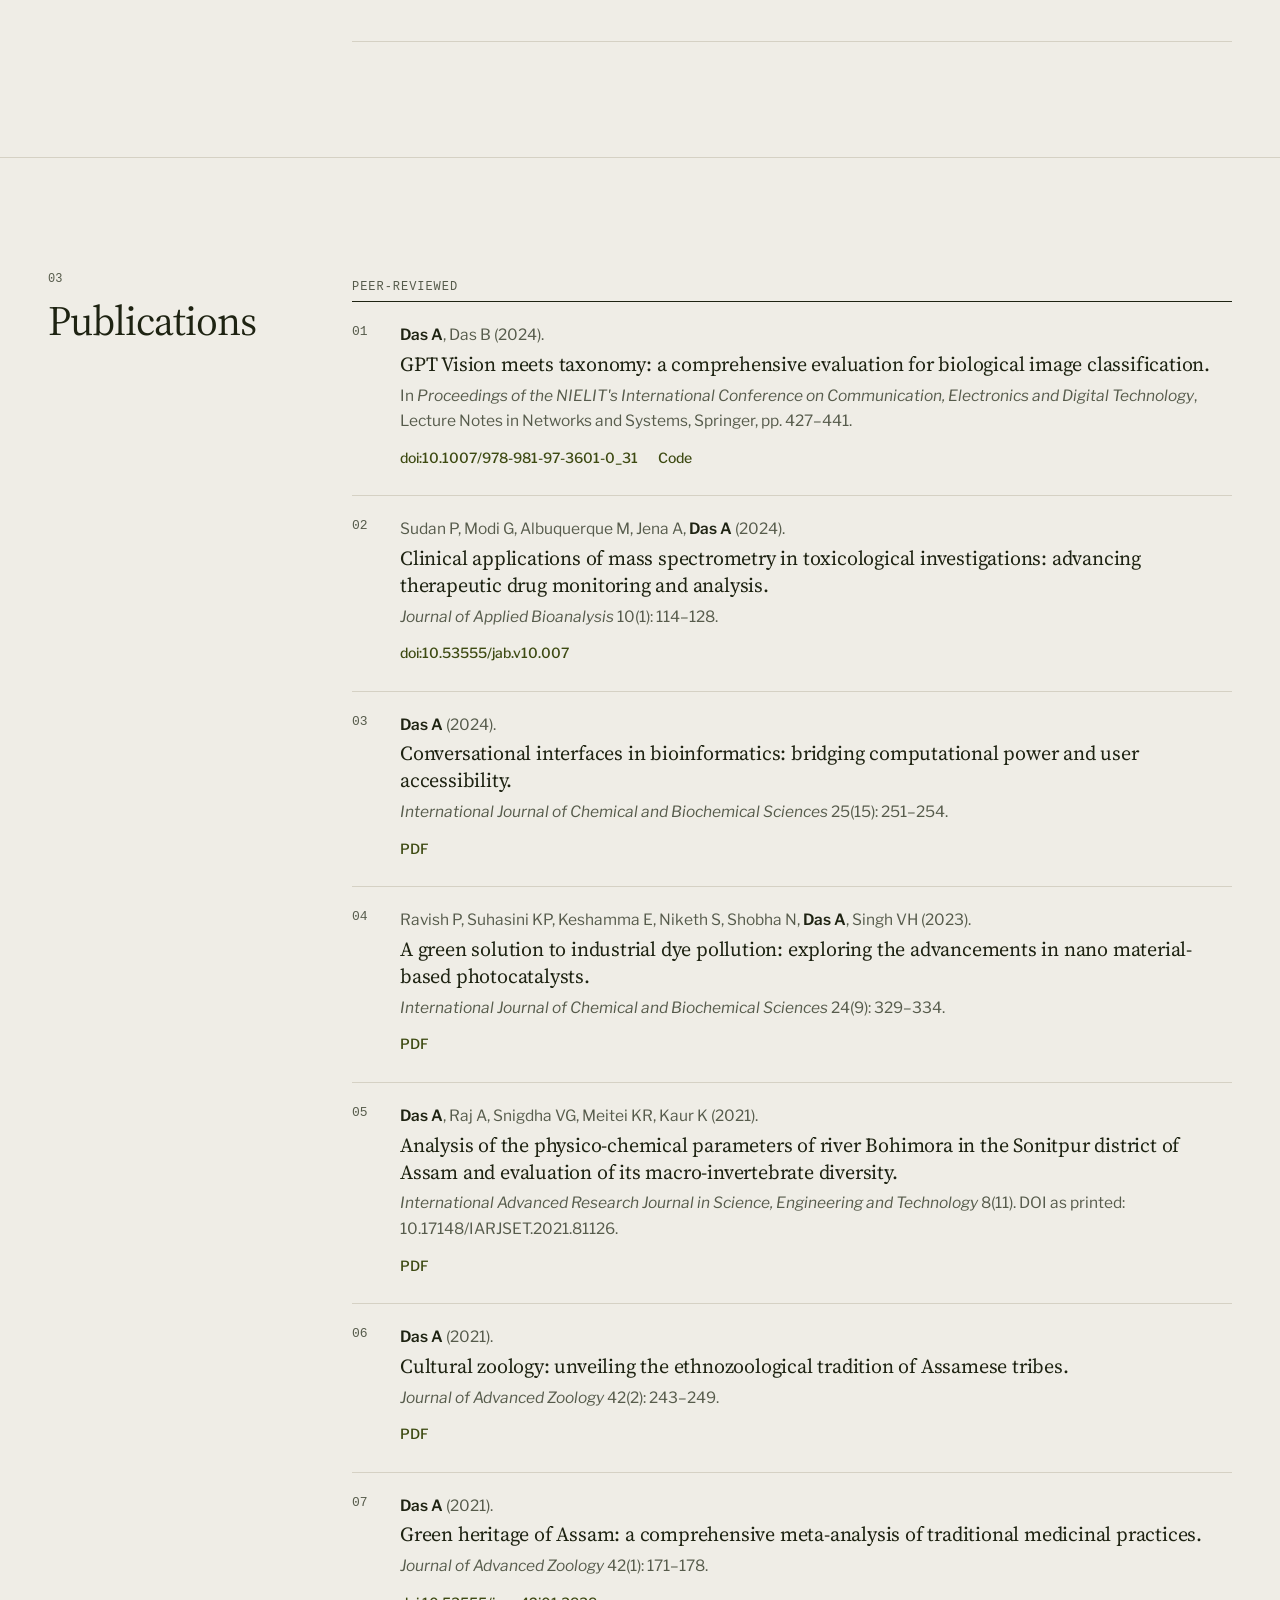
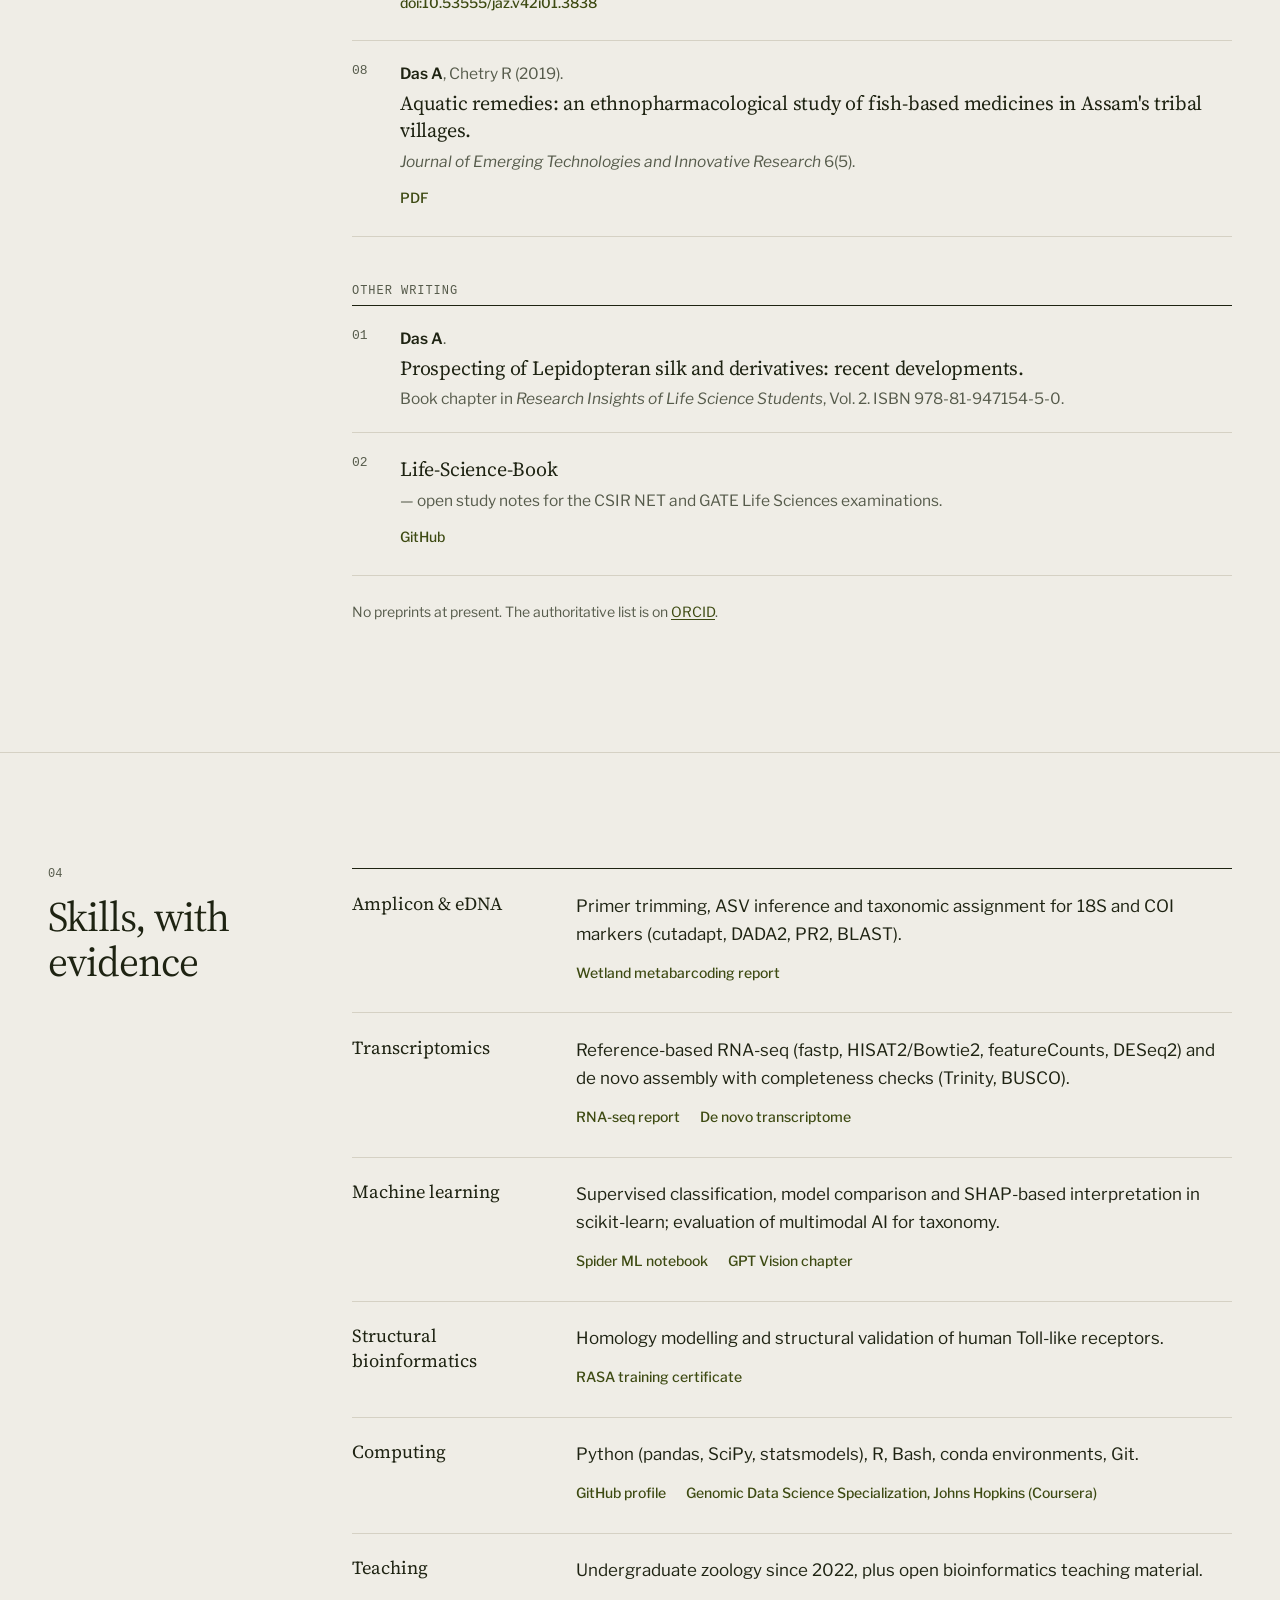
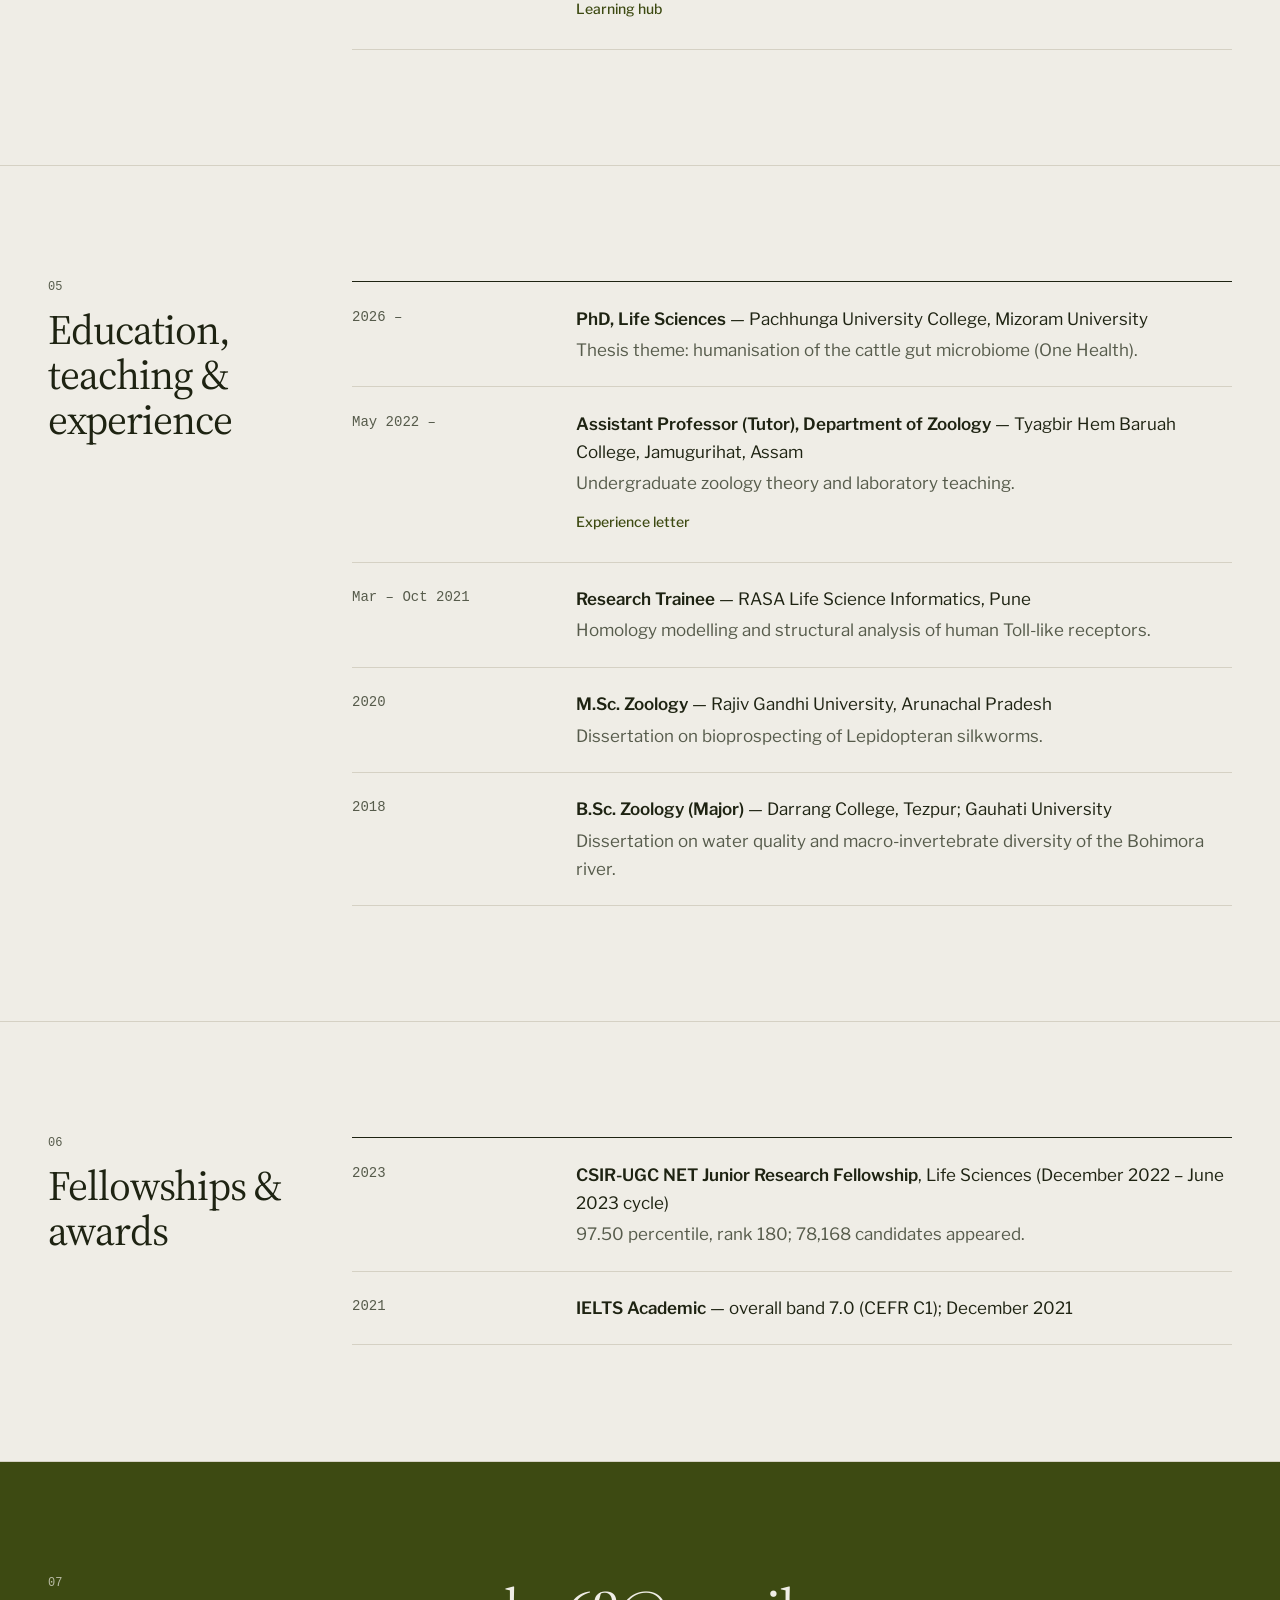
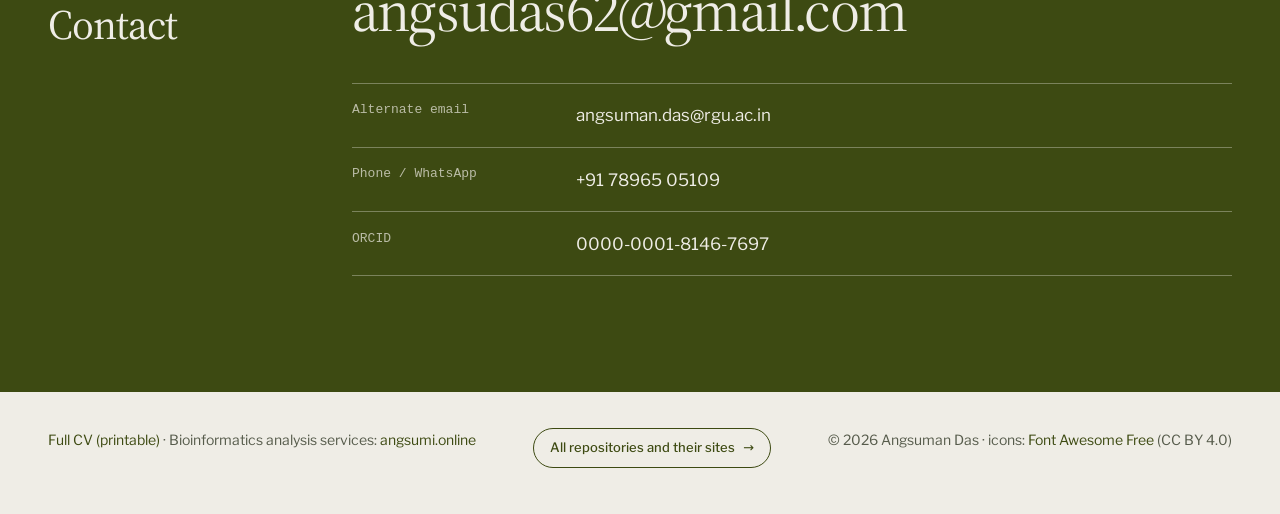
==== commit 1913b0ba: "Profile icons: smaller, single row Co-Authored-By: Claude Opus 5.5 <noreply@anthropic.com>" ====
--- a/index.html
+++ b/index.html
@@ -92,12 +92,12 @@
           <a class="btn ghost" href="mailto:angsudas62@gmail.com">Email me</a>
         </div>
         <ul class="profiles" aria-label="Profiles">
-          <li><a class="cv" href="full-cv.html"><svg class="i" aria-hidden="true"><use href="#fa-file-lines"/></svg>CV</a></li>
-          <li><a class="orcid" href="https://orcid.org/0000-0001-8146-7697" rel="me"><svg class="i" aria-hidden="true"><use href="#fa-orcid"/></svg>ORCID</a></li>
-          <li><a class="rg" href="https://www.researchgate.net/profile/Angsuman-Das-2" rel="me"><svg class="i" aria-hidden="true"><use href="#fa-researchgate"/></svg>ResearchGate</a></li>
-          <li><a class="li" href="https://www.linkedin.com/in/angsumi/" rel="me"><svg class="i" aria-hidden="true"><use href="#fa-linkedin"/></svg>LinkedIn</a></li>
-          <li><a class="gh" href="https://github.com/Angsumi" rel="me"><svg class="i" aria-hidden="true"><use href="#fa-github"/></svg>GitHub</a></li>
-          <li><a class="x" href="https://x.com/angsumi_online" rel="me"><svg class="i" aria-hidden="true"><use href="#fa-x-twitter"/></svg>X</a></li>
+          <li><a class="cv" href="full-cv.html"><svg class="i" width="14" height="14" aria-hidden="true"><use href="#fa-file-lines"/></svg>CV</a></li>
+          <li><a class="orcid" href="https://orcid.org/0000-0001-8146-7697" rel="me"><svg class="i" width="14" height="14" aria-hidden="true"><use href="#fa-orcid"/></svg>ORCID</a></li>
+          <li><a class="rg" href="https://www.researchgate.net/profile/Angsuman-Das-2" rel="me"><svg class="i" width="14" height="14" aria-hidden="true"><use href="#fa-researchgate"/></svg>ResearchGate</a></li>
+          <li><a class="li" href="https://www.linkedin.com/in/angsumi/" rel="me"><svg class="i" width="14" height="14" aria-hidden="true"><use href="#fa-linkedin"/></svg>LinkedIn</a></li>
+          <li><a class="gh" href="https://github.com/Angsumi" rel="me"><svg class="i" width="14" height="14" aria-hidden="true"><use href="#fa-github"/></svg>GitHub</a></li>
+          <li><a class="x" href="https://x.com/angsumi_online" rel="me"><svg class="i" width="14" height="14" aria-hidden="true"><use href="#fa-x-twitter"/></svg>X</a></li>
           <!-- Add when confirmed: <li><a href="SCHOLAR_URL" rel="me">Google Scholar</a></li> -->
         </ul>
       </div>
--- a/academic.css
+++ b/academic.css
@@ -259,3 +259,9 @@
   .profiles .li .i { color: #4c9be8; }
   .profiles .gh .i, .profiles .x .i { color: #f0f0ea; }
 }
+/* Profile links: small, one row */
+.profiles { flex-wrap: nowrap; gap: 1.1rem; overflow-x: auto; scrollbar-width: none; font-size: .8125rem; }
+.profiles::-webkit-scrollbar { display: none; }
+.profiles li { flex: none; }
+.profiles a { gap: .35rem; white-space: nowrap; }
+.profiles .i { width: 14px; height: 14px; }
